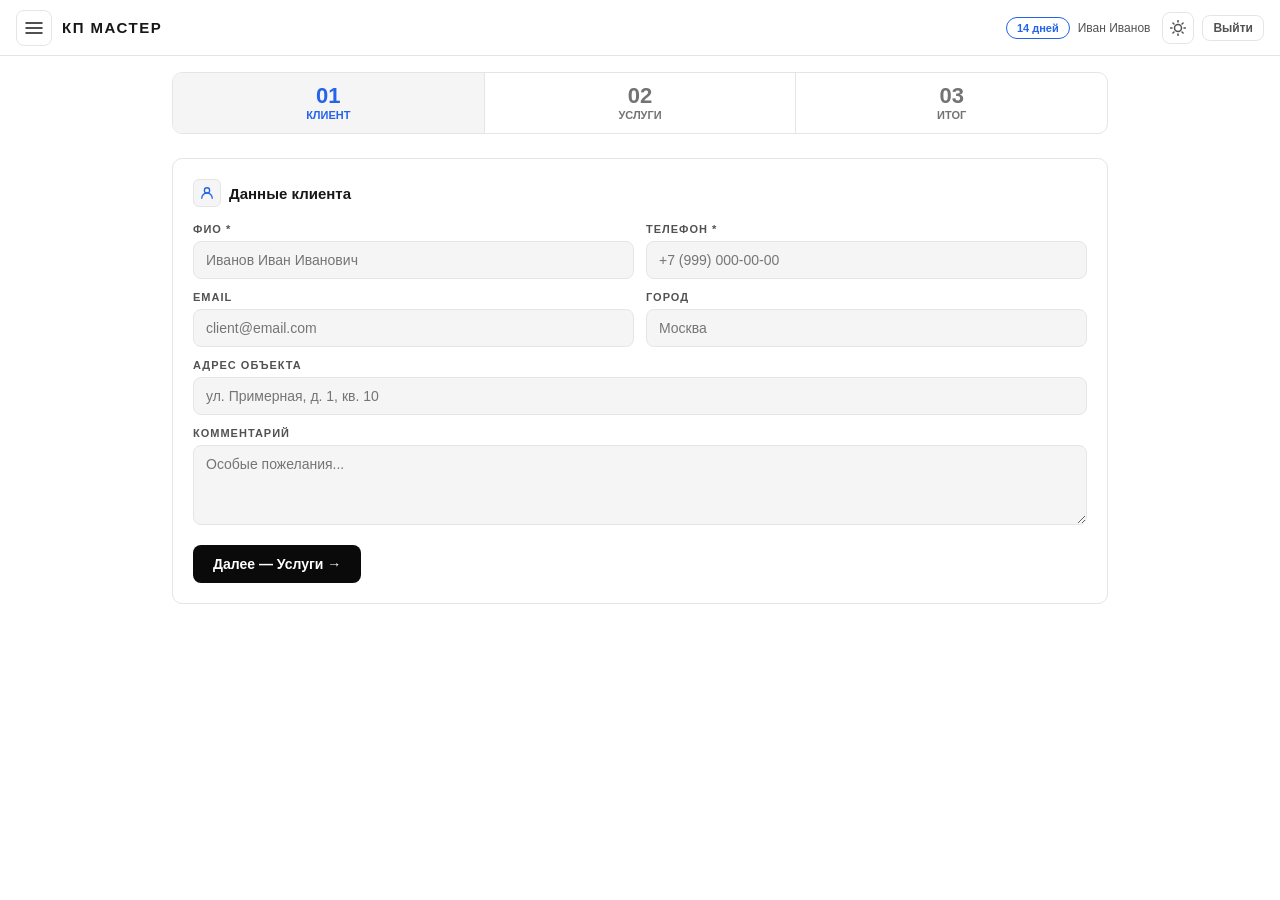
==== preview.html @ 23c56b82 "Add files via upload" ====
<!DOCTYPE html>
<html lang="ru">
<head>
<meta charset="utf-8"/>
<meta content="width=device-width, initial-scale=1.0" name="viewport"/>
<title>КП Мастер — Превью дизайна</title>
<link href="./styles.css" rel="stylesheet"/>
<script>!function(){var t=localStorage.getItem('kpmaster-theme')||'light';document.documentElement.setAttribute('data-theme',t)}();</script>
</head>
<body>

<div class="sidebar-overlay" id="sidebarOverlay" onclick="closeSidebar()"></div>
<aside class="app-sidebar" id="appSidebar">
  <div class="sidebar-header">
    <div class="sidebar-logo">КП МАСТЕР</div>
    <button class="sidebar-close" onclick="closeSidebar()">
      <svg width="16" height="16" viewBox="0 0 16 16" fill="none" stroke="currentColor" stroke-width="1.5" stroke-linecap="round"><line x1="2" y1="2" x2="14" y2="14"/><line x1="14" y1="2" x2="2" y2="14"/></svg>
    </button>
  </div>
  <nav class="sidebar-nav">
    <button class="sidebar-nav-item" data-page="dashboard" onclick="navTo('dashboard')">
      <svg width="16" height="16" viewBox="0 0 16 16" fill="none" stroke="currentColor" stroke-width="1.5" stroke-linecap="round" stroke-linejoin="round"><rect x="1" y="1" width="6" height="6" rx="1.5"/><rect x="9" y="1" width="6" height="6" rx="1.5"/><rect x="1" y="9" width="6" height="6" rx="1.5"/><rect x="9" y="9" width="6" height="6" rx="1.5"/></svg>
      Дашборд
    </button>
    <button class="sidebar-nav-item active" data-page="new" onclick="navTo('new')">
      <svg width="16" height="16" viewBox="0 0 16 16" fill="none" stroke="currentColor" stroke-width="1.5" stroke-linecap="round" stroke-linejoin="round"><path d="M9 1H4a1 1 0 0 0-1 1v12a1 1 0 0 0 1 1h8a1 1 0 0 0 1-1V5L9 1z"/><polyline points="9 1 9 5 13 5"/><line x1="5" y1="9" x2="11" y2="9"/><line x1="5" y1="12" x2="8" y2="12"/></svg>
      Новое КП
    </button>
    <button class="sidebar-nav-item" data-page="history" onclick="navTo('history')">
      <svg width="16" height="16" viewBox="0 0 16 16" fill="none" stroke="currentColor" stroke-width="1.5" stroke-linecap="round" stroke-linejoin="round"><circle cx="8" cy="8" r="7"/><polyline points="8 4 8 8 11 10"/></svg>
      История
    </button>
    <button class="sidebar-nav-item" data-page="contacts" onclick="navTo('contacts')">
      <svg width="16" height="16" viewBox="0 0 16 16" fill="none" stroke="currentColor" stroke-width="1.5" stroke-linecap="round" stroke-linejoin="round"><circle cx="6" cy="5" r="2.5"/><path d="M1 14c0-2.761 2.239-5 5-5s5 2.239 5 5"/><line x1="11" y1="4" x2="15" y2="4"/><line x1="11" y1="7" x2="15" y2="7"/><line x1="11" y1="10" x2="13" y2="10"/></svg>
      Контакты
    </button>
    <button class="sidebar-nav-item" data-page="schedule" onclick="navTo('schedule')">
      <svg width="16" height="16" viewBox="0 0 16 16" fill="none" stroke="currentColor" stroke-width="1.5" stroke-linecap="round" stroke-linejoin="round"><rect x="1" y="3" width="14" height="12" rx="1.5"/><line x1="1" y1="7" x2="15" y2="7"/><line x1="5" y1="1" x2="5" y2="5"/><line x1="11" y1="1" x2="11" y2="5"/></svg>
      График
    </button>
    <button class="sidebar-nav-item" data-page="settings" onclick="navTo('settings')">
      <svg width="16" height="16" viewBox="0 0 16 16" fill="none" stroke="currentColor" stroke-width="1.5" stroke-linecap="round" stroke-linejoin="round"><circle cx="8" cy="8" r="2.5"/><path d="M8 1v1.5M8 13.5V15M1 8h1.5M13.5 8H15M2.93 2.93l1.06 1.06M12.01 12.01l1.06 1.06M12.01 2.93l-1.06 1.06M3.99 12.01l-1.06 1.06"/></svg>
      Настройки
    </button>
    <button class="sidebar-nav-item" data-page="about" onclick="navTo('about')">
      <svg width="16" height="16" viewBox="0 0 16 16" fill="none" stroke="currentColor" stroke-width="1.5" stroke-linecap="round" stroke-linejoin="round"><circle cx="8" cy="8" r="7"/><line x1="8" y1="7" x2="8" y2="11"/><circle cx="8" cy="5" r="0.5" fill="currentColor" stroke="none"/></svg>
      О сервисе
    </button>
    <button class="sidebar-nav-item sidebar-admin-item" data-page="admin" onclick="navTo('admin')">
      <svg width="16" height="16" viewBox="0 0 16 16" fill="none" stroke="currentColor" stroke-width="1.5" stroke-linecap="round" stroke-linejoin="round"><path d="M8 1l2 4 4.5.65-3.25 3.17.77 4.47L8 11.1l-4.02 2.19.77-4.47L1.5 5.65 6 5z"/></svg>
      Админ
    </button>
  </nav>
</aside>

<header class="app-header">
  <div class="header-left">
    <button class="hamburger-btn" onclick="toggleSidebar()">
      <svg width="20" height="20" viewBox="0 0 20 20" fill="none" stroke="currentColor" stroke-width="1.5" stroke-linecap="round"><line x1="2" y1="5" x2="18" y2="5"/><line x1="2" y1="10" x2="18" y2="10"/><line x1="2" y1="15" x2="18" y2="15"/></svg>
    </button>
    <div class="app-logo">КП МАСТЕР</div>
  </div>
  <div class="header-right">
    <span class="days-counter-badge" id="daysCounter" style="display:inline-flex">14 дней</span>
    <span class="master-badge">Иван Иванов</span>
    <button class="theme-toggle-btn" onclick="toggleTheme()" title="Сменить тему">
      <svg width="16" height="16" viewBox="0 0 16 16" fill="none" stroke="currentColor" stroke-width="1.5" stroke-linecap="round" stroke-linejoin="round"><circle cx="8" cy="8" r="3.5"/><line x1="8" y1="0.5" x2="8" y2="2"/><line x1="8" y1="14" x2="8" y2="15.5"/><line x1="0.5" y1="8" x2="2" y2="8"/><line x1="14" y1="8" x2="15.5" y2="8"/><line x1="2.93" y1="2.93" x2="3.99" y2="3.99"/><line x1="12.01" y1="12.01" x2="13.07" y2="13.07"/><line x1="13.07" y1="2.93" x2="12.01" y2="3.99"/><line x1="3.99" y1="12.01" x2="2.93" y2="13.07"/></svg>
    </button>
    <button class="logout-btn">Выйти</button>
  </div>
</header>

<main class="app-body">

<div id="pv-new">
  <div class="steps">
    <div class="step active"><span class="step-num">01</span>Клиент</div>
    <div class="step"><span class="step-num">02</span>Услуги</div>
    <div class="step"><span class="step-num">03</span>Итог</div>
  </div>
  <div class="card">
    <div class="card-title">
      <span class="icon"><svg width="14" height="14" viewBox="0 0 16 16" fill="none" stroke="currentColor" stroke-width="1.5" stroke-linecap="round" stroke-linejoin="round"><circle cx="8" cy="5" r="3"/><path d="M2 14c0-3.314 2.686-6 6-6s6 2.686 6 6"/></svg></span>
      Данные клиента
    </div>
    <div class="form-grid">
      <div class="field"><label>ФИО *</label><input placeholder="Иванов Иван Иванович" type="text"/></div>
      <div class="field"><label>Телефон *</label><input placeholder="+7 (999) 000-00-00" type="tel"/></div>
      <div class="field"><label>Email</label><input placeholder="client@email.com" type="email"/></div>
      <div class="field"><label>Город</label><input placeholder="Москва" type="text"/></div>
      <div class="field span2"><label>Адрес объекта</label><input placeholder="ул. Примерная, д. 1, кв. 10" type="text"/></div>
      <div class="field span2"><label>Комментарий</label><textarea placeholder="Особые пожелания..."></textarea></div>
    </div>
    <div class="action-bar">
      <button class="btn btn-primary">Далее — Услуги →</button>
    </div>
  </div>
</div>

<div id="pv-dashboard" style="display:none">
  <div class="page-title">Дашборд</div>
  <div class="dash-grid">
    <div class="dash-card">
      <div class="dash-card-icon"><svg width="18" height="18" viewBox="0 0 16 16" fill="none" stroke="currentColor" stroke-width="1.5" stroke-linecap="round" stroke-linejoin="round"><circle cx="8" cy="5" r="3"/><path d="M2 14c0-3.314 2.686-6 6-6s6 2.686 6 6"/></svg></div>
      <div class="dash-num">12</div>
      <div class="dash-label">Клиентов</div>
    </div>
    <div class="dash-card">
      <div class="dash-card-icon"><svg width="18" height="18" viewBox="0 0 16 16" fill="none" stroke="currentColor" stroke-width="1.5" stroke-linecap="round" stroke-linejoin="round"><rect x="1" y="4" width="14" height="10" rx="1.5"/><path d="M5 4V3a2 2 0 0 1 4 0v1"/><line x1="8" y1="9" x2="8" y2="11"/></svg></div>
      <div class="dash-num">487 500 ₽</div>
      <div class="dash-label">Общий бюджет</div>
    </div>
    <div class="dash-card">
      <div class="dash-card-icon"><svg width="18" height="18" viewBox="0 0 16 16" fill="none" stroke="currentColor" stroke-width="1.5" stroke-linecap="round" stroke-linejoin="round"><path d="M8 1.5C5.515 1.5 3.5 3.515 3.5 6c0 3.75 4.5 8.5 4.5 8.5s4.5-4.75 4.5-8.5C12.5 3.515 10.485 1.5 8 1.5z"/><circle cx="8" cy="6" r="1.5"/></svg></div>
      <div class="dash-num">9</div>
      <div class="dash-label">Адресов</div>
    </div>
    <div class="dash-card">
      <div class="dash-card-icon"><svg width="18" height="18" viewBox="0 0 16 16" fill="none" stroke="currentColor" stroke-width="1.5" stroke-linecap="round" stroke-linejoin="round"><path d="M9 1H4a1 1 0 0 0-1 1v12a1 1 0 0 0 1 1h8a1 1 0 0 0 1-1V5L9 1z"/><polyline points="9 1 9 5 13 5"/><line x1="5" y1="9" x2="11" y2="9"/><line x1="5" y1="12" x2="8" y2="12"/></svg></div>
      <div class="dash-num">7</div>
      <div class="dash-label">Видов услуг</div>
    </div>
  </div>
  <div class="card">
    <div class="card-title">
      <span class="icon"><svg width="14" height="14" viewBox="0 0 16 16" fill="none" stroke="currentColor" stroke-width="1.5" stroke-linecap="round" stroke-linejoin="round"><circle cx="8" cy="8" r="7"/><polyline points="8 4 8 8 11 10"/></svg></span>
      Последние КП
    </div>
    <table class="dash-table">
      <thead><tr><th>Клиент</th><th>Дата</th><th>Услуг</th><th>Сумма</th></tr></thead>
      <tbody>
        <tr><td>Петров Сергей А.</td><td>18.09.2026</td><td>3</td><td>45 000 ₽</td></tr>
        <tr><td>Сидорова Анна В.</td><td>15.09.2026</td><td>2</td><td>32 500 ₽</td></tr>
        <tr><td>Козлов Дмитрий П.</td><td>12.09.2026</td><td>4</td><td>78 000 ₽</td></tr>
        <tr><td>Новикова Елена С.</td><td>10.09.2026</td><td>1</td><td>22 000 ₽</td></tr>
        <tr><td>Морозов Алексей И.</td><td>08.09.2026</td><td>3</td><td>55 000 ₽</td></tr>
      </tbody>
    </table>
  </div>
</div>

<div id="pv-history" style="display:none">
  <div class="page-title">История <span>КП</span></div>
  <div class="history-list">
    <div class="history-item">
      <div class="history-info">
        <div class="history-name">Петров Сергей Александрович</div>
        <div class="history-meta"><span>15.09.2026</span><span>Москва, ул. Ленина 12</span></div>
      </div>
      <div class="history-amount">45 000 ₽</div>
      <div class="history-actions">
        <button class="btn btn-ghost btn-sm">Открыть</button>
        <button class="btn btn-danger btn-sm">Удалить</button>
      </div>
    </div>
    <div class="history-item">
      <div class="history-info">
        <div class="history-name">Сидорова Анна Викторовна</div>
        <div class="history-meta"><span>12.09.2026</span><span>Москва, пр. Мира 5</span></div>
      </div>
      <div class="history-amount">32 500 ₽</div>
      <div class="history-actions">
        <button class="btn btn-ghost btn-sm">Открыть</button>
        <button class="btn btn-danger btn-sm">Удалить</button>
      </div>
    </div>
  </div>
</div>

<div id="pv-contacts" style="display:none">
  <div class="page-title">Контакты</div>
  <div class="contacts-toolbar">
    <span class="contacts-badge">0 клиентов</span>
    <div class="contacts-toolbar-actions">
      <button class="btn btn-ghost btn-sm" disabled style="opacity:.45;cursor:not-allowed">
        <svg width="14" height="14" viewBox="0 0 16 16" fill="none" stroke="currentColor" stroke-width="1.5" stroke-linecap="round" stroke-linejoin="round"><path d="M8 1v10M4 7l4 4 4-4"/><path d="M2 13h12"/></svg>
        Экспорт
      </button>
      <button class="btn btn-primary btn-sm" disabled style="opacity:.45;cursor:not-allowed">
        <svg width="14" height="14" viewBox="0 0 16 16" fill="none" stroke="currentColor" stroke-width="1.5" stroke-linecap="round"><line x1="8" y1="2" x2="8" y2="14"/><line x1="2" y1="8" x2="14" y2="8"/></svg>
        Добавить клиента
      </button>
    </div>
  </div>
  <div class="card contacts-table-wrap">
    <table class="contacts-table">
      <thead>
        <tr><th>ФИО</th><th>Телефон</th><th>Email</th><th>Адрес</th><th>Действия</th></tr>
      </thead>
      <tbody>
        <tr class="contacts-empty-row">
          <td colspan="5">
            <div class="contacts-empty">
              <svg width="32" height="32" viewBox="0 0 16 16" fill="none" stroke="currentColor" stroke-width="1" stroke-linecap="round" stroke-linejoin="round" style="color:var(--border)"><circle cx="6" cy="5" r="2.5"/><path d="M1 14c0-2.761 2.239-5 5-5s5 2.239 5 5"/><line x1="11" y1="4" x2="15" y2="4"/><line x1="11" y1="7" x2="15" y2="7"/><line x1="11" y1="10" x2="13" y2="10"/></svg>
              <span>Список клиентов пуст</span>
              <span style="font-size:12px;color:var(--text3)">Функция будет добавлена в следующей версии</span>
            </div>
          </td>
        </tr>
      </tbody>
    </table>
  </div>
</div>

<div id="pv-schedule" style="display:none">
  <div class="page-title">График <span>Монтажей</span></div>
  <div class="card">
    <div class="schedule-weekdays">
      <span>Пн</span><span>Вт</span><span>Ср</span><span>Чт</span><span>Пт</span><span>Сб</span><span>Вс</span>
    </div>
    <div class="schedule-month-grid" style="margin-top:8px">
      <div class="schedule-day"><div class="day-num">1</div></div>
      <div class="schedule-day"><div class="day-num">2</div></div>
      <div class="schedule-day has-jobs"><div class="day-num">3</div><div class="day-count">2</div></div>
      <div class="schedule-day"><div class="day-num">4</div></div>
      <div class="schedule-day is-today"><div class="day-num">5</div></div>
      <div class="schedule-day"><div class="day-num">6</div></div>
      <div class="schedule-day"><div class="day-num">7</div></div>
    </div>
  </div>
</div>

<div id="pv-settings" style="display:none">
  <div class="page-title">Настройки <span>Мастера</span></div>
  <div class="card">
    <div class="card-title">Мои данные</div>
    <div class="form-grid">
      <div class="field span2"><label>ФИО</label><input placeholder="Иванов Иван Иванович" type="text"/></div>
      <div class="field"><label>Телефон</label><input placeholder="+7 (999) 000-00-00" type="tel"/></div>
      <div class="field"><label>Email</label><input placeholder="master@mail.ru" type="email"/></div>
    </div>
  </div>
  <button class="btn btn-primary btn-full" style="margin-top:8px">Сохранить настройки</button>
</div>

<div id="pv-about" style="display:none">
  <div class="page-title">О <span>сервисе</span></div>
  <div class="card"><p style="color:var(--text2)">Информация о сервисе КП Мастер.</p></div>
</div>

<div id="pv-admin" style="display:none">
  <div class="page-title">Панель <span>Администратора</span></div>
  <div class="stat-grid">
    <div class="stat-card"><div class="stat-num">24</div><div class="stat-label">Всего ключей</div></div>
    <div class="stat-card"><div class="stat-num">18</div><div class="stat-label">Активных</div></div>
    <div class="stat-card"><div class="stat-num">6</div><div class="stat-label">Заблокированных</div></div>
  </div>
</div>

<div class="ad-strip" id="adStrip" style="display:none"></div>
</main>

<script>
function toggleTheme(){
  var t=document.documentElement.getAttribute('data-theme')==='dark'?'light':'dark';
  document.documentElement.setAttribute('data-theme',t);
  localStorage.setItem('kpmaster-theme',t);
}
function toggleSidebar(){
  var s=document.getElementById('appSidebar');
  var o=document.getElementById('sidebarOverlay');
  if(!s)return;
  var open=s.classList.toggle('open');
  if(o)o.classList.toggle('open',open);
  document.body.classList.toggle('sidebar-open',open);
}
function closeSidebar(){
  var s=document.getElementById('appSidebar');
  var o=document.getElementById('sidebarOverlay');
  if(s)s.classList.remove('open');
  if(o)o.classList.remove('open');
  document.body.classList.remove('sidebar-open');
}
function navTo(page){
  document.querySelectorAll('[id^="pv-"]').forEach(function(el){el.style.display='none'});
  var el=document.getElementById('pv-'+page);
  if(el)el.style.display='block';
  document.querySelectorAll('.sidebar-nav-item').forEach(function(el){el.classList.remove('active')});
  var active=document.querySelector('.sidebar-nav-item[data-page="'+page+'"]');
  if(active)active.classList.add('active');
  closeSidebar();
}
</script>
</body>
</html>
---- styles.css ----
﻿
:root{
  --bg:#ffffff;
  --surface:#ffffff;
  --surface2:#f5f5f5;
  --border:#e5e5e5;
  --accent:#2563eb;
  --accent2:#1e40af;
  --danger:#ef4444;
  --success:#16a34a;
  --warn:#ea580c;
  --text:#171717;
  --text2:#525252;
  --text3:#737373;
  --radius:10px;
  --header-bg:#ffffff;
  --header-border:#e5e5e5;
  --card-bg:#ffffff;
  --sidebar-bg:#ffffff;
  --sidebar-border:#e5e5e5;
  --input-border:#000000;
  --btn-primary-bg:#0a0a0a;
  --btn-primary-text:#ffffff;
}
[data-theme="dark"]{
  --bg:#0f0f0f;
  --surface:#171717;
  --surface2:#262626;
  --border:#2e2e2e;
  --accent:#2563eb;
  --accent2:#1e40af;
  --danger:#ef4444;
  --success:#16a34a;
  --warn:#ea580c;
  --text:#ffffff;
  --text2:#a3a3a3;
  --text3:#737373;
  --header-bg:#171717;
  --header-border:#2e2e2e;
  --card-bg:#171717;
  --sidebar-bg:#171717;
  --sidebar-border:#2e2e2e;
  --input-border:#555555;
  --btn-primary-bg:#ffffff;
  --btn-primary-text:#0a0a0a;
}
*{box-sizing:border-box;margin:0;padding:0}
body{font-family:Inter,-apple-system,BlinkMacSystemFont,'Segoe UI',Roboto,sans-serif;background:var(--bg);color:var(--text);min-height:100vh;overflow-x:hidden}
.app-header{background:var(--header-bg);border-bottom:1px solid var(--header-border);padding:0 16px;display:flex;align-items:center;justify-content:space-between;height:56px;position:sticky;top:0;z-index:100}
.header-left{display:flex;align-items:center;gap:10px}
.app-logo{font-size:15px;font-weight:700;letter-spacing:1.5px;color:var(--text)}
.header-right{display:flex;align-items:center;gap:8px}
.master-badge{font-size:12px;color:var(--text2);max-width:110px;overflow:hidden;text-overflow:ellipsis;white-space:nowrap}
.header-nav{display:none}
.hamburger-btn{display:flex;align-items:center;justify-content:center;width:36px;height:36px;border:1px solid var(--border);border-radius:8px;background:transparent;color:var(--text);cursor:pointer;flex-shrink:0;transition:background .15s}
.hamburger-btn:hover{background:var(--surface2)}
.theme-toggle-btn{display:flex;align-items:center;justify-content:center;width:32px;height:32px;border:1px solid var(--border);border-radius:8px;background:transparent;color:var(--text2);cursor:pointer;flex-shrink:0;transition:background .15s}
.theme-toggle-btn:hover{background:var(--surface2);color:var(--text)}
.days-counter-badge{display:inline-flex;align-items:center;gap:4px;font-size:11px;font-weight:600;padding:4px 10px;border-radius:9999px;border:1px solid var(--accent);color:var(--accent);background:transparent;white-space:nowrap}
.logout-btn{background:transparent;border:1px solid var(--border);color:var(--text2);font-family:inherit;font-size:12px;font-weight:600;padding:5px 10px;border-radius:8px;cursor:pointer;transition:all .15s;white-space:nowrap}
.logout-btn:hover{border-color:var(--danger);color:var(--danger)}
.bottom-nav{display:none!important}
.app-body{max-width:960px;margin:0 auto;padding:16px 12px 32px}
.page{display:none;animation:fadeIn .25s ease}
.page.active{display:block}
@keyframes fadeIn{from{opacity:0;transform:translateY(8px)}to{opacity:1;transform:none}}
.auth-wrap{min-height:100vh;display:flex;align-items:center;justify-content:center;padding:20px;background:var(--bg)}
.auth-box{background:var(--surface);border:1px solid var(--border);border-radius:16px;padding:32px;width:100%;max-width:380px}
.auth-logo{font-size:30px;font-weight:900;letter-spacing:3px;color:var(--accent);margin-bottom:6px}
.auth-sub{font-size:13px;color:var(--text2);margin-bottom:24px;line-height:1.5}
.key-input-wrap{margin-bottom:16px}
.key-input-wrap input{font-size:20px;font-weight:700;letter-spacing:4px;text-align:center;padding:16px;text-transform:uppercase;background:var(--surface2)}
.card{background:var(--surface);border:1px solid var(--border);border-radius:var(--radius);padding:20px;margin-bottom:16px}
.card-title{font-size:15px;font-weight:600;letter-spacing:0;color:var(--text);margin-bottom:16px;display:flex;align-items:center;gap:8px}
.card-title .icon{width:28px;height:28px;background:var(--surface2);border:1px solid var(--border);border-radius:6px;display:flex;align-items:center;justify-content:center;color:var(--accent);flex-shrink:0}
.form-grid{display:grid;grid-template-columns:1fr 1fr;gap:12px}
@media(max-width:600px){.form-grid{grid-template-columns:1fr}}
.field{display:flex;flex-direction:column;gap:6px}
.field.span2{grid-column:span 2}
@media(max-width:600px){.field.span2{grid-column:span 1}}
label{font-size:11px;font-weight:700;text-transform:uppercase;letter-spacing:1px;color:var(--text2)}
input,textarea,select{background:var(--surface2);border:1px solid var(--border);border-radius:8px;color:var(--text);font-family:inherit;font-size:14px;padding:10px 12px;transition:border-color .2s,box-shadow .2s;width:100%}
input:focus,textarea:focus,select:focus{outline:none;border-color:var(--accent);box-shadow:0 0 0 3px rgba(0,200,255,.12)}
textarea{resize:vertical;min-height:80px}
.btn{display:inline-flex;align-items:center;justify-content:center;gap:8px;padding:11px 20px;border-radius:8px;border:none;font-family:inherit;font-size:14px;font-weight:700;cursor:pointer;transition:all .2s}
.btn-primary{background:var(--btn-primary-bg);color:var(--btn-primary-text)}
.btn-primary:hover{opacity:.88}
.btn-success{background:var(--success);color:#fff}
.btn-ghost{background:transparent;color:var(--text2);border:1px solid var(--border)}
.btn-ghost:hover{background:var(--surface2);color:var(--text)}
.btn-danger{background:rgba(255,59,92,.1);color:var(--danger);border:1px solid rgba(255,59,92,.2)}
.btn-danger:hover{background:rgba(255,59,92,.2)}
.btn-warn{background:rgba(255,200,0,.1);color:#ffcc00;border:1px solid rgba(255,200,0,.2)}
.btn-warn:hover{background:rgba(255,200,0,.2)}
.btn-sm{padding:7px 12px;font-size:12px}
.btn-full{width:100%}
.action-bar{display:flex;gap:10px;flex-wrap:wrap;margin-top:20px}
.steps{display:flex;margin-bottom:24px;background:var(--surface);border:1px solid var(--border);border-radius:var(--radius);overflow:hidden}
.step{flex:1;padding:12px 8px;text-align:center;font-size:11px;font-weight:700;text-transform:uppercase;color:var(--text3);border-right:1px solid var(--border)}
.step:last-child{border-right:none}
.step.done{color:var(--success)}
.step.active{background:var(--surface2);color:var(--accent)}
.step-num{display:block;font-size:22px;font-weight:900;line-height:1;margin-bottom:2px}
.services-list{display:flex;flex-direction:column;gap:8px}
.service-row{display:grid;grid-template-columns:1fr 100px 70px 70px 28px;gap:6px;align-items:start;background:var(--surface2);border:1px solid var(--border);border-radius:8px;padding:8px 10px;min-width:0;overflow:hidden}
@media(max-width:640px){.service-row{grid-template-columns:1fr 1fr;grid-template-rows:auto auto}.service-row .svc-name{grid-column:1/-1}}
.service-row input,.service-row textarea{background:transparent;border-color:transparent;padding:4px 6px;font-size:13px;min-width:0;width:100%;color:var(--text);font-family:inherit;resize:none;overflow:hidden}
.service-row input:focus,.service-row textarea:focus{background:var(--surface);border-color:var(--accent);outline:none;border-radius:4px}
.service-row textarea{line-height:1.4;word-break:break-word;white-space:pre-wrap}
.svc-total{font-size:13px;font-weight:700;color:var(--accent);text-align:right;white-space:nowrap;padding-top:4px}
.delete-btn{background:none;border:none;color:var(--text3);cursor:pointer;padding:4px;border-radius:4px;font-size:16px;transition:color .2s}
.delete-btn:hover{color:var(--danger)}
.services-header{display:grid;grid-template-columns:1fr 120px 90px 80px 36px;gap:8px;padding:0 12px;margin-bottom:4px}
.services-header span{font-size:10px;font-weight:700;text-transform:uppercase;letter-spacing:1px;color:var(--text3)}
@media(max-width:640px){.services-header{display:none}}
.totals-box{background:var(--surface2);border:1px solid var(--border);border-radius:var(--radius);padding:16px 20px;margin-top:16px}
.totals-row{display:flex;justify-content:space-between;align-items:center;padding:6px 0;font-size:14px;color:var(--text2);border-bottom:1px solid var(--border)}
.totals-row:last-child{border-bottom:none}
.totals-row.grand{font-size:20px;font-weight:900;color:var(--success);padding-top:12px}
.discount-row{display:flex;align-items:center;gap:12px;margin-top:10px;padding-top:10px;border-top:1px solid var(--border)}
.discount-row label{margin-bottom:0;white-space:nowrap}
.logo-upload-zone{border:2px dashed var(--border);border-radius:var(--radius);padding:24px;text-align:center;cursor:pointer;transition:all .2s}
.logo-upload-zone:hover{border-color:var(--accent)}
.logo-preview{max-height:80px;max-width:200px;object-fit:contain;border-radius:6px}
.color-row{display:flex;align-items:center;gap:12px}
.color-swatch{width:40px;height:40px;border-radius:8px;border:2px solid var(--border);overflow:hidden;position:relative}
.color-swatch input[type=color]{position:absolute;inset:-4px;width:150%;height:150%;border:none;background:none;cursor:pointer;padding:0}
.history-list{display:flex;flex-direction:column;gap:10px}
.history-item{background:var(--surface2);border:1px solid var(--border);border-radius:var(--radius);padding:14px 16px;display:flex;align-items:center;justify-content:space-between;gap:12px}
.history-info{flex:1;min-width:0}
.history-name{font-weight:700;font-size:15px;white-space:nowrap;overflow:hidden;text-overflow:ellipsis}
.history-meta{font-size:12px;color:var(--text2);margin-top:2px;display:flex;gap:12px;flex-wrap:wrap}
.history-amount{font-size:20px;font-weight:900;color:var(--success);white-space:nowrap}
.history-actions{display:flex;gap:6px}
.empty-state{text-align:center;padding:48px 24px;color:var(--text3)}
.empty-state .empty-icon{font-size:48px;margin-bottom:12px}
.page-title{font-size:22px;font-weight:600;letter-spacing:0;margin-bottom:20px;color:var(--text)}
.page-title span{color:var(--accent)}
.badge{display:inline-flex;align-items:center;justify-content:center;min-width:20px;height:20px;background:var(--accent2);color:#fff;font-size:11px;font-weight:800;border-radius:10px;padding:0 6px;margin-left:6px}
.preview-panel{background:#fff;border-radius:var(--radius);padding:24px;color:#111;font-family:-apple-system,Helvetica,Arial,sans-serif;font-size:13px;line-height:1.6;margin-bottom:20px}
.preview-panel table{width:100%;border-collapse:collapse;margin:12px 0}
.preview-panel th{padding:8px 10px;text-align:left;font-size:11px;font-weight:700;text-transform:uppercase;background:#f5f7fa}
.preview-panel td{padding:8px 10px;border-bottom:1px solid #e8edf3}
.photo-toolbar{display:flex;gap:8px;flex-wrap:wrap;margin-bottom:14px;align-items:center}
.photo-url-row{display:flex;gap:8px;margin-bottom:14px}
.photo-url-row input{flex:1}
.photo-grid{display:grid;grid-template-columns:repeat(auto-fill,minmax(130px,1fr));gap:10px}
.photo-card{position:relative;border-radius:8px;overflow:hidden;background:var(--surface2);border:1px solid var(--border);aspect-ratio:1/1}
.photo-card img{width:100%;height:100%;object-fit:cover;display:block}
.photo-card .photo-del{position:absolute;top:5px;right:5px;background:rgba(0,0,0,.75);border:none;color:#fff;width:24px;height:24px;border-radius:50%;font-size:13px;cursor:pointer;display:flex;align-items:center;justify-content:center}
.photo-empty{grid-column:1/-1;padding:24px;text-align:center;color:var(--text3);font-size:13px;border:2px dashed var(--border);border-radius:8px}
#toast{position:fixed;bottom:24px;left:50%;transform:translateX(-50%) translateY(80px);background:var(--surface);border:1px solid var(--border);border-radius:10px;padding:12px 20px;font-size:14px;font-weight:600;z-index:9999;transition:transform .3s ease;box-shadow:0 4px 24px rgba(0,0,0,.4);white-space:nowrap}
#toast.show{transform:translateX(-50%) translateY(0)}
#toast.success{border-color:var(--success);color:var(--success)}
#toast.error{border-color:var(--danger);color:var(--danger)}
.master-badge{font-size:12px;color:var(--text2);margin-right:4px}
.admin-table{width:100%;border-collapse:collapse}
.admin-table th{padding:10px 12px;text-align:left;font-size:11px;font-weight:700;text-transform:uppercase;letter-spacing:1px;color:var(--text3);border-bottom:1px solid var(--border)}
.admin-table td{padding:12px;border-bottom:1px solid var(--border);font-size:13px;vertical-align:middle}
.admin-table tr:last-child td{border-bottom:none}
.status-badge{display:inline-flex;align-items:center;padding:3px 8px;border-radius:20px;font-size:11px;font-weight:700}
.status-active{background:rgba(0,229,153,.12);color:var(--success)}
.status-blocked{background:rgba(255,59,92,.12);color:var(--danger)}
.status-admin{background:rgba(255,200,0,.12);color:#ffcc00}
.add-key-form{display:grid;grid-template-columns:1fr 1fr auto auto;gap:10px;align-items:end;margin-bottom:16px}
@media(max-width:640px){.add-key-form{grid-template-columns:1fr 1fr;gap:8px}}
.stat-grid{display:grid;grid-template-columns:repeat(3,1fr);gap:12px;margin-bottom:20px}
@media(max-width:500px){.stat-grid{grid-template-columns:1fr 1fr}}
.stat-card{background:var(--surface2);border:1px solid var(--border);border-radius:10px;padding:16px;text-align:center}
.stat-num{font-size:28px;font-weight:900;color:var(--accent)}
.stat-label{font-size:11px;color:var(--text3);margin-top:4px;text-transform:uppercase;letter-spacing:1px}


.preview-panel{max-width:100%;overflow-x:auto}
.preview-panel table{width:100%;table-layout:fixed}
.preview-panel th,.preview-panel td{overflow-wrap:anywhere;word-break:break-word}
.preview-panel img{max-width:100%;height:auto}
#pdfPreview *{max-width:100%}
#pdfPreview table{table-layout:fixed}
#pdfPreview td,#pdfPreview th{overflow-wrap:anywhere;word-break:break-word}
@media(max-width:700px){.preview-panel{padding:14px;font-size:12px}.preview-panel table{font-size:11px}.preview-panel th,.preview-panel td{padding:6px 5px}}


.preview-panel{overflow:hidden;max-width:100%}
.preview-panel table{table-layout:fixed;width:100%}
.preview-panel th,.preview-panel td{overflow-wrap:anywhere;word-break:break-word;white-space:normal}
.preview-panel th:nth-child(1),.preview-panel td:nth-child(1){width:46%}
.preview-panel th:nth-child(2),.preview-panel td:nth-child(2){width:18%;text-align:right}
.preview-panel th:nth-child(3),.preview-panel td:nth-child(3){width:12%;text-align:center}
.preview-panel th:nth-child(4),.preview-panel td:nth-child(4){width:24%;text-align:right}
.preview-panel td:nth-child(2),.preview-panel td:nth-child(4){font-size:12px}
.preview-panel [data-wrap-fix]{overflow-wrap:anywhere;word-break:break-word;white-space:normal}
@media(max-width:520px){
  .preview-panel{padding:14px;font-size:11px}
  .preview-panel th,.preview-panel td{padding:6px 4px;font-size:10px}
  .preview-panel td:nth-child(2),.preview-panel td:nth-child(4){font-size:10px}
}


.preview-panel,
.preview-panel *{
  max-width:100%;
  box-sizing:border-box;
}
.preview-panel{
  width:100%;
  overflow:hidden;
}
.preview-panel div,
.preview-panel span,
.preview-panel b,
.preview-panel td,
.preview-panel th{
  overflow-wrap:anywhere;
  word-break:break-word;
}
.preview-panel table{
  width:100%!important;
  max-width:100%!important;
  table-layout:fixed!important;
  border-collapse:collapse;
}
.preview-panel th,
.preview-panel td{
  white-space:normal!important;
  overflow:hidden;
  text-overflow:clip;
}
.preview-panel th:nth-child(1),
.preview-panel td:nth-child(1){width:44%!important}
.preview-panel th:nth-child(2),
.preview-panel td:nth-child(2){width:19%!important;text-align:right}
.preview-panel th:nth-child(3),
.preview-panel td:nth-child(3){width:12%!important;text-align:center}
.preview-panel th:nth-child(4),
.preview-panel td:nth-child(4){width:25%!important;text-align:right}
@media(max-width:520px){
  .preview-panel{padding:12px!important;font-size:10.5px!important}
  .preview-panel th,
  .preview-panel td{padding:5px 3px!important;font-size:9.5px!important}
}


thead th{
  vertical-align:middle!important;
  line-height:1.15!important;
}
thead th:nth-child(4){
  text-align:center!important;
  vertical-align:middle!important;
  white-space:nowrap!important;
  word-break:normal!important;
  overflow-wrap:normal!important;
}
.preview-panel th{
  vertical-align:middle!important;
  line-height:1.15!important;
}
.preview-panel th:nth-child(3){
  text-align:center!important;
  white-space:nowrap!important;
  word-break:normal!important;
  overflow-wrap:normal!important;
}


.preview-panel [style*="КОММЕРЧЕСКОЕ"],
.preview-panel .kpt{
  word-break:normal!important;
  overflow-wrap:normal!important;
  hyphens:none!important;
}

.about-header{text-align:center;padding:24px 16px 16px;border-bottom:1px solid var(--border);margin-bottom:20px}
.about-logo{font-size:26px;font-weight:900;letter-spacing:2px;color:#2563eb;margin-bottom:6px}
.about-version{font-size:13px;color:var(--text2)}
.about-section{background:var(--surface);border:1px solid var(--border);border-radius:12px;padding:16px 18px;margin-bottom:14px}
.about-section-title{font-size:14px;font-weight:800;color:var(--text);margin-bottom:10px}
.about-list{list-style:none;padding:0;margin:0;display:flex;flex-direction:column;gap:7px}
.about-list li{font-size:13px;color:var(--text2);padding-left:16px;position:relative}
.about-list li::before{content:'—';position:absolute;left:0;color:var(--accent)}
.tariff-cards{display:grid;grid-template-columns:repeat(3,1fr);gap:10px}
@media(max-width:400px){.tariff-cards{grid-template-columns:1fr}}
.tariff-card{background:var(--surface2);border:1px solid var(--border);border-radius:10px;padding:14px 10px;text-align:center;position:relative}
.tariff-card.tariff-popular{border-color:#2563eb;background:rgba(37,99,235,.08)}
.tariff-badge{font-size:10px;font-weight:700;background:#2563eb;color:#fff;border-radius:20px;padding:2px 8px;display:inline-block;margin-bottom:6px}
.tariff-name{font-size:12px;color:var(--text2);margin-bottom:6px}
.tariff-price{font-size:18px;font-weight:900;color:#2563eb}
.contact-link{display:inline-flex;align-items:center;gap:8px;background:#2563eb;color:#fff;font-weight:700;font-size:14px;padding:12px 20px;border-radius:10px;text-decoration:none}
.contact-link:hover{background:#1d4ed8}

.about-header{text-align:center;padding:24px 16px 16px;border-bottom:1px solid var(--border);margin-bottom:20px}
.about-logo{font-size:26px;font-weight:900;letter-spacing:2px;color:#2563eb;margin-bottom:6px}
.about-version{font-size:13px;color:var(--text2)}
.about-section{background:var(--surface);border:1px solid var(--border);border-radius:12px;padding:16px 18px;margin-bottom:14px}
.about-section-title{font-size:14px;font-weight:800;color:var(--text);margin-bottom:10px}
.about-list{list-style:none;padding:0;margin:0;display:flex;flex-direction:column;gap:7px}
.about-list li{font-size:13px;color:var(--text2);padding-left:16px;position:relative}
.about-list li::before{content:'—';position:absolute;left:0;color:var(--accent)}
.tariff-cards{display:grid;grid-template-columns:repeat(3,1fr);gap:10px}
@media(max-width:400px){.tariff-cards{grid-template-columns:1fr}}
.tariff-card{background:var(--surface2);border:1px solid var(--border);border-radius:10px;padding:14px 10px;text-align:center;position:relative}
.tariff-card.tariff-popular{border-color:#2563eb;background:rgba(37,99,235,.08)}
.tariff-card.tariff-best{border-color:#10b981;background:rgba(16,185,129,.08)}
.tariff-badge{font-size:10px;font-weight:700;background:#2563eb;color:#fff;border-radius:20px;padding:2px 8px;display:inline-block;margin-bottom:6px}
.tariff-badge.tariff-badge-best{background:#10b981}
.tariff-name{font-size:12px;color:var(--text2);margin-bottom:4px}
.tariff-price{font-size:18px;font-weight:900;color:#2563eb}
.tariff-card.tariff-best .tariff-price{color:#10b981}
.tariff-old{font-size:11px;color:var(--text3);text-decoration:line-through;margin-top:2px}
.contact-link{display:inline-flex;align-items:center;gap:8px;background:#2563eb;color:#fff;font-weight:700;font-size:14px;padding:12px 20px;border-radius:10px;text-decoration:none}
.contact-link:hover{background:#1d4ed8}

.kp-modal-overlay{position:fixed;inset:0;background:rgba(0,0,0,.72);z-index:700;align-items:center;justify-content:center;padding:16px}
.kp-modal-box{background:var(--surface);border:1px solid var(--border);border-radius:16px;width:100%;max-width:520px;max-height:88vh;overflow-y:auto;padding:24px;box-shadow:0 20px 60px rgba(0,0,0,.35)}
.kp-modal-box-wide{max-width:760px}
.kp-modal-head{display:flex;align-items:center;justify-content:space-between;gap:12px;margin-bottom:14px}
.modal-note{font-size:13px;color:var(--text2);margin:0 0 14px;line-height:1.5}
.doc-checks{display:flex;flex-direction:column;gap:8px;margin:12px 0 18px}
.doc-check{display:flex;align-items:center;gap:10px;background:var(--surface2);border:1px solid var(--border);border-radius:10px;padding:12px 14px;cursor:pointer;color:var(--text);font-size:14px;font-weight:700}
.doc-check input{width:18px;height:18px;flex:0 0 18px}
.modal-actions{display:flex;align-items:center;justify-content:flex-end;gap:10px;flex-wrap:wrap;margin-top:18px}
.schedule-hint{font-size:12px;color:var(--text2);line-height:1.55;margin:0 0 14px}
.schedule-toolbar{display:flex;align-items:center;gap:8px;flex-wrap:wrap}
.schedule-toolbar input[type=month]{max-width:170px;padding:7px 10px;font-size:12px}
.schedule-stats{display:grid;grid-template-columns:repeat(4,1fr);gap:10px;margin-top:14px}
.schedule-stats>div{background:var(--surface2);border:1px solid var(--border);border-radius:10px;padding:12px;text-align:center;min-width:0}
.schedule-stats b{display:block;font-size:19px;color:var(--accent);font-weight:900;white-space:nowrap;overflow:hidden;text-overflow:ellipsis}
.schedule-stats span{display:block;font-size:10px;color:var(--text3);text-transform:uppercase;letter-spacing:.5px;margin-top:3px}
.schedule-layout{display:grid;grid-template-columns:minmax(0,1.05fr) minmax(320px,.95fr);gap:16px;align-items:start}
.schedule-weekdays{display:grid;grid-template-columns:repeat(7,1fr);gap:6px;margin-bottom:8px}
.schedule-weekdays span{text-align:center;font-size:10px;font-weight:800;color:var(--text3);text-transform:uppercase;letter-spacing:.6px}
.schedule-month-grid{display:grid;grid-template-columns:repeat(7,1fr);gap:6px}
.schedule-day{position:relative;min-height:78px;background:var(--surface2);border:1px solid var(--border);border-radius:12px;color:var(--text);cursor:pointer;padding:8px;display:flex;align-items:center;justify-content:center;text-align:center;transition:all .15s;overflow:hidden}
.schedule-day:hover{border-color:var(--accent);transform:translateY(-1px)}
.schedule-day.is-empty{visibility:hidden;cursor:default}
.schedule-day.is-selected{border-color:var(--accent);box-shadow:0 0 0 3px rgba(0,200,255,.12)}
.schedule-day.is-today .day-num{background:var(--accent);color:#fff;border-radius:999px;min-width:34px;height:34px;display:inline-flex;align-items:center;justify-content:center;box-shadow:0 10px 20px rgba(59,130,246,.22)}
.schedule-day.has-jobs{background:linear-gradient(180deg,var(--surface2),rgba(16,185,129,.07));border-color:rgba(16,185,129,.18)}
.day-num{font-weight:900;font-size:18px;line-height:1;display:inline-flex;align-items:center;justify-content:center;min-width:32px;min-height:32px;position:relative;z-index:1;letter-spacing:-.2px}
.day-count{position:absolute;top:7px;right:7px;background:linear-gradient(180deg,#34d399,#10b981);color:#fff;border-radius:999px;width:24px;height:24px;min-width:24px;font-size:12px;font-weight:950;line-height:1;display:flex;align-items:center;justify-content:center;padding:0;border:1px solid rgba(255,255,255,.22);box-shadow:0 8px 18px rgba(16,185,129,.32), inset 0 1px 0 rgba(255,255,255,.22);z-index:2}
.day-money{display:none}
.schedule-day-list{display:flex;flex-direction:column;gap:10px}
.schedule-job{display:grid;grid-template-columns:74px minmax(0,1fr);gap:10px;background:var(--surface2);border:1px solid var(--border);border-radius:12px;padding:12px;min-width:0}
.schedule-job-time{color:var(--accent);font-size:12px;line-height:1.4;white-space:nowrap}
.schedule-job-time b{font-size:16px}
.schedule-job-body{min-width:0}
.schedule-job-top{display:flex;align-items:flex-start;justify-content:space-between;gap:8px;margin-bottom:6px;min-width:0}
.schedule-job-top b{font-size:15px;word-break:break-word}
.schedule-status{display:inline-flex;align-items:center;border-radius:999px;padding:3px 8px;font-size:10px;font-weight:900;white-space:nowrap;flex-shrink:0}
.status-new{background:rgba(148,163,184,.16);color:#94a3b8}.status-planned{background:rgba(0,200,255,.12);color:var(--accent)}.status-confirmed{background:rgba(16,185,129,.12);color:var(--success)}.status-inwork{background:rgba(245,158,11,.13);color:var(--warn)}.status-done{background:rgba(34,197,94,.14);color:#22c55e}.status-paid{background:rgba(0,229,153,.16);color:var(--success)}.status-moved{background:rgba(168,85,247,.14);color:#a855f7}.status-cancelled{background:rgba(239,68,68,.14);color:var(--danger)}
.schedule-line{font-size:12px;color:var(--text2);margin-top:3px;overflow-wrap:anywhere}
.schedule-works{margin-top:8px;padding:8px 10px;background:rgba(255,255,255,.03);border:1px solid var(--border);border-radius:8px;font-size:12px;color:var(--text);line-height:1.45;overflow-wrap:anywhere}
.schedule-job-bottom{display:flex;gap:10px;flex-wrap:wrap;margin-top:8px;font-size:12px;font-weight:800;color:var(--success)}
.schedule-note{margin-top:8px;font-size:12px;color:var(--text2);border-left:3px solid var(--warn);padding-left:8px;overflow-wrap:anywhere}
.schedule-actions{display:flex;gap:6px;flex-wrap:wrap;margin-top:10px}
@media(max-width:850px){.schedule-layout{grid-template-columns:1fr}.schedule-stats{grid-template-columns:repeat(2,1fr)}}
@media(max-width:560px){.schedule-stats{grid-template-columns:1fr 1fr}.schedule-day{min-height:60px;padding:6px}.day-num{font-size:16px;min-width:28px;min-height:28px}.schedule-day.is-today .day-num{min-width:30px;height:30px}.day-count{top:5px;right:5px;width:20px;height:20px;min-width:20px;font-size:10px}.schedule-job{grid-template-columns:1fr}.schedule-job-time{display:flex;gap:4px;align-items:baseline}.kp-modal-box{padding:18px}.modal-actions .btn{flex:1}.schedule-toolbar .btn{flex:1}.schedule-toolbar input[type=month]{max-width:none}}

.settings-note{font-size:12px;color:var(--text2);line-height:1.5;margin:0 0 12px}
.signature-pad-wrap{background:#fff;border:1px dashed var(--border);border-radius:12px;padding:8px;touch-action:none}
.signature-pad-wrap canvas{display:block;width:100%;height:180px;background:#fff;border-radius:8px;touch-action:none;cursor:crosshair}
.contract-template-textarea{min-height:420px;font-family:ui-monospace,SFMono-Regular,Menlo,Consolas,monospace;font-size:12px;line-height:1.45;white-space:pre-wrap}

.schedule-month-switch{display:inline-flex;align-items:center;gap:6px;flex-wrap:nowrap}
.schedule-month-switch #scheduleMonthInput{position:absolute;opacity:0;pointer-events:none;width:1px;height:1px}
.schedule-month-label{min-width:128px;text-align:center;white-space:nowrap}
.schedule-lock-note{font-size:12px;color:var(--warn);background:rgba(245,158,11,.1);border:1px solid rgba(245,158,11,.22);border-radius:8px;padding:8px 10px;margin-bottom:8px;line-height:1.45}
.schedule-price-picker{display:flex;gap:8px;align-items:center;margin-bottom:8px}
.schedule-price-picker select{flex:1;min-width:0}
.schedule-items-list{display:flex;flex-direction:column;gap:6px}
.schedule-items-empty{background:var(--surface2);border:1px solid var(--border);border-radius:8px;padding:10px 12px;font-size:12px;color:var(--text3)}
.schedule-item-row{display:grid;grid-template-columns:minmax(0,1fr) 86px 62px 92px 28px;gap:6px;align-items:center;background:var(--surface2);border:1px solid var(--border);border-radius:8px;padding:7px}
.schedule-item-name{font-size:12px;color:var(--text);overflow-wrap:anywhere;min-width:0}
.schedule-item-price,.schedule-item-total{font-size:12px;font-weight:800;color:var(--accent);text-align:right;white-space:nowrap}
.schedule-item-row input{padding:7px 6px;text-align:center;font-size:12px}
.visit-type-badge{background:rgba(0,200,255,.12);color:var(--accent)}
@media(max-width:560px){.schedule-month-switch{width:100%}.schedule-month-switch .btn{flex:0 0 auto}.schedule-month-label{flex:1;min-width:0}.schedule-price-picker{flex-direction:column;align-items:stretch}.schedule-item-row{grid-template-columns:1fr 54px 28px}.schedule-item-price{display:none}.schedule-item-total{font-size:11px}.schedule-item-row input{width:100%}}

.schedule-stats{grid-template-columns:repeat(4,minmax(0,1fr));gap:6px;margin-top:10px}
.schedule-stats>div,.schedule-stat-chip{padding:7px 6px;border-radius:9px;display:flex;align-items:center;gap:6px;text-align:left;min-width:0}
.schedule-stats b,.schedule-stat-chip b{font-size:15px;line-height:1;color:var(--accent);flex:0 0 auto;min-width:20px;text-align:center}
.schedule-stats span,.schedule-stat-chip span{font-size:9px;line-height:1.15;margin:0;letter-spacing:.25px;white-space:normal;overflow-wrap:anywhere;color:var(--text3)}
#scheduleModal .kp-modal-box{box-sizing:border-box;max-height:calc(100dvh - 18px);overflow-x:hidden;padding:18px}
#scheduleModal .form-grid{grid-template-columns:repeat(4,minmax(0,1fr));gap:10px}
#scheduleModal .field{min-width:0}
#scheduleModal .field:nth-of-type(1){grid-column:span 2}
#scheduleModal .field:nth-of-type(2){grid-column:span 2}
#scheduleModal .field:nth-of-type(3){grid-column:span 2}
#scheduleModal .field:nth-of-type(4){grid-column:span 2}
#scheduleModal .field:nth-of-type(5){grid-column:span 2}
#scheduleModal .field:nth-of-type(6){grid-column:span 2}
#scheduleModal .field.span2{grid-column:1/-1}
#scheduleModal input,#scheduleModal select,#scheduleModal textarea{min-width:0;box-sizing:border-box;overflow:hidden;text-overflow:ellipsis}
#scheduleModal textarea{overflow-wrap:anywhere;word-break:break-word}
#scheduleModal .schedule-price-picker{min-width:0}
#scheduleModal .schedule-price-picker select{min-width:0;overflow:hidden;text-overflow:ellipsis}
.schedule-items-list{min-width:0;overflow:hidden}
.schedule-item-row{grid-template-columns:minmax(0,1fr) minmax(64px,82px) minmax(44px,56px) minmax(76px,92px) 28px;min-width:0;overflow:hidden}
.schedule-item-row>*{min-width:0}
.schedule-item-name{white-space:normal;word-break:break-word;overflow-wrap:anywhere}
.schedule-item-total,.schedule-item-price{overflow:hidden;text-overflow:ellipsis}
@media(max-width:560px){
  .schedule-stats{grid-template-columns:repeat(2,minmax(0,1fr));gap:6px;margin-top:8px}
  .schedule-stats>div,.schedule-stat-chip{padding:6px 7px;min-height:34px}
  .schedule-stats b,.schedule-stat-chip b{font-size:14px;min-width:18px}
  .schedule-stats span,.schedule-stat-chip span{font-size:8.5px;letter-spacing:.15px}
  .schedule-toolbar{gap:6px}
  .schedule-toolbar .btn{flex:0 0 auto;padding-left:10px;padding-right:10px}
  .schedule-month-switch{width:auto;max-width:100%}
  .schedule-month-label{min-width:122px;max-width:150px;flex:0 1 auto;overflow:hidden;text-overflow:ellipsis}
  #scheduleModal{padding:8px;align-items:flex-start}
  #scheduleModal .kp-modal-box{padding:14px;max-height:calc(100dvh - 16px);border-radius:14px}
  #scheduleModal .kp-modal-head{margin-bottom:10px}
  #scheduleModal .form-grid{grid-template-columns:repeat(2,minmax(0,1fr));gap:8px}
  #scheduleModal .field:nth-of-type(1),#scheduleModal .field:nth-of-type(2),#scheduleModal .field:nth-of-type(3),#scheduleModal .field:nth-of-type(4),#scheduleModal .field:nth-of-type(5),#scheduleModal .field:nth-of-type(6){grid-column:span 1}
  #scheduleModal .field label{font-size:10px;letter-spacing:1.2px;margin-bottom:5px}
  #scheduleModal input,#scheduleModal select{font-size:13px;padding:9px 10px;height:42px}
  #scheduleModal textarea{font-size:13px;padding:9px 10px;min-height:68px}
  #scheduleModal .schedule-price-picker{display:grid!important;grid-template-columns:minmax(0,1fr) auto;gap:6px;align-items:stretch}
  #scheduleModal .schedule-price-picker .btn{white-space:nowrap;padding-left:10px;padding-right:10px}
  .schedule-item-row{grid-template-columns:minmax(0,1fr) 46px minmax(70px,82px) 26px;gap:5px;padding:7px}
  .schedule-item-price{display:none}
  .schedule-item-total{font-size:11px;white-space:nowrap}
  .schedule-item-row input{font-size:12px;padding:6px 4px;height:34px}
  .schedule-item-row .delete-btn{width:26px;height:30px;padding:0}
  #scheduleModal .modal-actions{gap:6px;position:sticky;bottom:-14px;background:var(--surface);padding-top:8px;padding-bottom:2px}
  #scheduleModal .modal-actions .btn{flex:1 1 0;min-width:0;padding-left:10px;padding-right:10px}
}

#scheduleModal,
#scheduleModal *{box-sizing:border-box}
#scheduleModal .kp-modal-box{width:min(760px,100%);overflow-x:hidden}
#scheduleModal .form-grid{align-items:start}
#scheduleModal .field{min-width:0;max-width:100%;overflow:hidden}
#scheduleModal .field > input,
#scheduleModal .field > select,
#scheduleModal .field > textarea{display:block;width:100%;max-width:100%;min-width:0}
#scheduleModal input[type=date],
#scheduleModal input[type=time]{-webkit-appearance:none;appearance:none;text-align:center;line-height:1.2}
#scheduleModal select{white-space:nowrap}
#scheduleModal .schedule-price-picker{max-width:100%;overflow:hidden}
#scheduleModal .schedule-price-picker select{max-width:100%}
#scheduleModal .schedule-items-list{max-width:100%;overflow:hidden}
#scheduleModal .schedule-items-empty{max-width:100%;overflow-wrap:anywhere}

@media(max-width:560px){
  #scheduleModal .form-grid{grid-template-columns:repeat(2,minmax(0,1fr));gap:8px}
  #scheduleModal .field:nth-of-type(1),
  #scheduleModal .field:nth-of-type(2){grid-column:1/-1}
  #scheduleModal .field:nth-of-type(3),
  #scheduleModal .field:nth-of-type(4),
  #scheduleModal .field:nth-of-type(5),
  #scheduleModal .field:nth-of-type(6){grid-column:span 1}
  #scheduleModal .field:nth-of-type(7),
  #scheduleModal .field:nth-of-type(8),
  #scheduleModal .field:nth-of-type(11){grid-column:1/-1}
  #scheduleModal .field:nth-of-type(9),
  #scheduleModal .field:nth-of-type(10){grid-column:span 1}
  #scheduleModal .field > input,
  #scheduleModal .field > select{height:40px;min-height:40px;padding:8px 10px;font-size:13px;border-radius:9px}
  #scheduleModal input[type=date],
  #scheduleModal input[type=time]{font-size:13px;text-align:center}
  #scheduleModal .field > textarea{min-height:64px;max-height:120px;resize:vertical}
  #scheduleModal .schedule-price-picker{display:grid!important;grid-template-columns:minmax(0,1fr) minmax(108px,auto);gap:6px;align-items:stretch}
  #scheduleModal .schedule-price-picker .btn{min-width:108px;height:40px;display:flex;align-items:center;justify-content:center}
}

@media(max-width:380px){
  #scheduleModal .form-grid{grid-template-columns:1fr}
  #scheduleModal .field:nth-of-type(n){grid-column:1/-1!important}
  #scheduleModal .schedule-price-picker{grid-template-columns:1fr!important}
  #scheduleModal .schedule-price-picker .btn{width:100%}
}

#scheduleModal,
#scheduleModal *{box-sizing:border-box}
#scheduleModal{overflow-x:hidden}
#scheduleModal .kp-modal-box{
  width:min(760px, calc(100vw - 16px));
  max-width:calc(100vw - 16px);
  max-height:calc(100dvh - 16px);
  overflow-y:auto;
  overflow-x:hidden;
}
#scheduleModal .form-grid{
  display:grid;
  grid-template-columns:repeat(2,minmax(0,1fr));
  gap:10px;
  align-items:start;
}
#scheduleModal .field,
#scheduleModal .field.span2{
  min-width:0;
  max-width:100%;
  overflow:hidden;
}
#scheduleModal .field.span2{grid-column:1/-1}
#scheduleModal input,
#scheduleModal select,
#scheduleModal textarea{
  width:100%;
  max-width:100%;
  min-width:0;
  display:block;
}
#scheduleModal label{
  display:block;
  max-width:100%;
  overflow:hidden;
  text-overflow:ellipsis;
}
#scheduleModal .schedule-price-picker{
  display:grid!important;
  grid-template-columns:minmax(0,1fr) auto;
  gap:8px;
  align-items:stretch;
  max-width:100%;
  overflow:hidden;
}
#scheduleModal .schedule-price-picker select{min-width:0;max-width:100%}
#scheduleModal .schedule-price-picker .btn{white-space:nowrap}
#scheduleModal .schedule-items-list,
#scheduleModal .schedule-items-empty{max-width:100%;overflow:hidden;overflow-wrap:anywhere}
#scheduleModal .schedule-item-row{
  max-width:100%;
  min-width:0;
  overflow:hidden;
  grid-template-columns:minmax(0,1fr) minmax(54px,68px) minmax(76px,92px) 28px;
}
#scheduleModal .schedule-item-row>*{min-width:0;max-width:100%}
#scheduleModal .schedule-item-price{display:none}
#scheduleModal .schedule-item-name{white-space:normal;overflow-wrap:anywhere;word-break:break-word}
#scheduleModal .schedule-item-total{white-space:nowrap;overflow:hidden;text-overflow:ellipsis;text-align:right}

@media(max-width:640px){
  #scheduleModal{padding:8px;align-items:flex-start}
  #scheduleModal .kp-modal-box{
    width:calc(100vw - 16px);
    max-width:calc(100vw - 16px);
    max-height:calc(100dvh - 16px);
    padding:14px;
    border-radius:14px;
  }
  #scheduleModal .kp-modal-head{margin-bottom:10px}
  #scheduleModal .form-grid{grid-template-columns:1fr!important;gap:8px}
  #scheduleModal .field,
  #scheduleModal .field.span2{grid-column:1/-1!important}
  #scheduleModal input,
  #scheduleModal select{height:42px;min-height:42px;font-size:13px;padding:9px 10px}
  #scheduleModal textarea{min-height:68px;font-size:13px;padding:9px 10px}
  #scheduleModal .schedule-price-picker{grid-template-columns:1fr!important}
  #scheduleModal .schedule-price-picker .btn{width:100%;height:42px}
  #scheduleModal .schedule-item-row{
    grid-template-columns:minmax(0,1fr) 48px minmax(68px,82px) 28px!important;
    gap:5px;
    padding:7px;
  }
  #scheduleModal .schedule-item-row input{height:34px;min-height:34px;text-align:center;padding:6px 4px}
  #scheduleModal .delete-btn{width:28px;min-width:28px;max-width:28px;height:30px;padding:0}
  #scheduleModal .modal-actions{
    display:grid!important;
    grid-template-columns:1fr 1fr;
    gap:8px;
    position:sticky;
    bottom:-14px;
    background:var(--surface);
    border-top:1px solid var(--border);
    padding-top:10px;
    margin-top:12px;
  }
  #scheduleModal .modal-actions span{display:none!important}
  #scheduleModal .modal-actions .btn{width:100%;min-width:0;padding-left:10px;padding-right:10px}
  #scheduleModal .modal-actions #scheduleDeleteBtn{grid-column:1/-1}
}

@media(max-width:360px){
  #scheduleModal{padding:6px}
  #scheduleModal .kp-modal-box{width:calc(100vw - 12px);max-width:calc(100vw - 12px);padding:12px}
  #scheduleModal .schedule-item-row{grid-template-columns:minmax(0,1fr) 44px 26px!important}
  #scheduleModal .schedule-item-total{grid-column:1/-1;text-align:left}
}

.schedule-equipment-view b,
.schedule-services-view b{display:inline-block;margin-bottom:4px;font-size:11px;text-transform:uppercase;letter-spacing:.5px;color:var(--text2)}
.schedule-equipment-view{background:rgba(16,185,129,.08);border-color:rgba(16,185,129,.22)}
.schedule-services-view{background:rgba(59,130,246,.07);border-color:rgba(59,130,246,.20)}
#scheduleModal .field.span2 > label{display:flex;align-items:center;gap:6px}
#scheduleModal .field.span2{min-width:0}


#priceList .settings-price-row,
#equipmentPriceList .settings-price-row{
  display:grid;
  grid-template-columns:minmax(0,1fr) minmax(82px,104px) minmax(48px,62px) 30px;
  gap:8px;
  align-items:stretch;
  padding:10px;
  overflow:hidden;
}
.settings-price-cell{
  display:flex;
  flex-direction:column;
  gap:5px;
  min-width:0;
}
.settings-price-cell>span{
  display:block;
  font-size:9px;
  line-height:1;
  color:var(--text3);
  text-transform:uppercase;
  letter-spacing:.9px;
  font-weight:900;
  padding-left:2px;
  white-space:nowrap;
}
#priceList .settings-price-row textarea,
#equipmentPriceList .settings-price-row textarea{
  min-height:54px;
  max-height:96px;
  overflow:auto;
}
#priceList .settings-price-row input,
#equipmentPriceList .settings-price-row input{
  height:38px;
  text-align:left;
}
.settings-price-cell-price input{
  font-weight:800;
  color:var(--accent);
}
#priceList .settings-price-row .delete-btn,
#equipmentPriceList .settings-price-row .delete-btn{
  align-self:center;
  width:30px;
  min-width:30px;
  height:34px;
  padding:0;
}
.signature-pad-wrap canvas{cursor:crosshair}
@media(max-width:700px){
  #priceList .settings-price-row,
  #equipmentPriceList .settings-price-row{
    grid-template-columns:minmax(0,1fr) minmax(76px,90px) minmax(44px,58px) 28px;
    gap:6px;
    padding:9px;
  }
  .settings-price-cell>span{font-size:8.5px;letter-spacing:.7px}
}
@media(max-width:430px){
  #priceList .settings-price-row,
  #equipmentPriceList .settings-price-row{
    grid-template-columns:minmax(0,1fr) minmax(72px,86px) 28px;
    grid-template-areas:
      "name price del"
      "name unit del";
  }
  .settings-name-cell{grid-area:name}
  .settings-price-cell-price{grid-area:price}
  .settings-price-cell-unit{grid-area:unit}
  #priceList .settings-price-row .delete-btn,
  #equipmentPriceList .settings-price-row .delete-btn{grid-area:del;align-self:center}
  #priceList .settings-price-row textarea,
  #equipmentPriceList .settings-price-row textarea{min-height:92px}
  #priceList .settings-price-row input,
  #equipmentPriceList .settings-price-row input{height:34px;padding:5px 6px;font-size:12px}
}


.schedule-stats>div,
.schedule-stat-chip{
  justify-content:space-between;
  gap:10px;
}
.schedule-stats span,
.schedule-stat-chip span{
  order:1;
  flex:1 1 auto;
  color:var(--text2);
  font-size:10px;
  line-height:1.2;
  text-transform:uppercase;
  letter-spacing:.45px;
  white-space:normal;
  overflow-wrap:anywhere;
}
.schedule-stats b,
.schedule-stat-chip b{
  order:2;
  flex:0 0 auto;
  min-width:30px;
  text-align:right;
  color:var(--success);
  font-size:18px;
  font-weight:950;
  line-height:1;
  text-shadow:0 0 16px rgba(16,185,129,.22);
}
@media(max-width:560px){
  .schedule-stats>div,
  .schedule-stat-chip{gap:7px;padding:7px 8px;min-height:38px}
  .schedule-stats span,
  .schedule-stat-chip span{font-size:8.5px;letter-spacing:.25px;line-height:1.15}
  .schedule-stats b,
  .schedule-stat-chip b{font-size:15px;min-width:22px}
}

#scheduleStats.schedule-stats,
.schedule-stats{
  display:grid;
  grid-template-columns:repeat(2,minmax(0,1fr));
  gap:8px;
}
#scheduleStats .schedule-stat-chip,
.schedule-stats > div,
.schedule-stat-chip{
  display:flex !important;
  align-items:center !important;
  justify-content:space-between !important;
  gap:10px !important;
  min-width:0 !important;
  padding:9px 12px !important;
  min-height:44px !important;
  text-align:left !important;
}
#scheduleStats .schedule-stat-name,
.schedule-stats .schedule-stat-name,
.schedule-stats span,
.schedule-stat-chip span{
  order:1 !important;
  flex:1 1 auto !important;
  min-width:0 !important;
  color:var(--text2) !important;
  font-size:10px !important;
  line-height:1.18 !important;
  font-weight:800 !important;
  text-transform:uppercase !important;
  letter-spacing:.45px !important;
  white-space:normal !important;
  overflow-wrap:anywhere !important;
  margin:0 !important;
}
#scheduleStats .schedule-stat-count,
.schedule-stats .schedule-stat-count,
.schedule-stats b,
.schedule-stat-chip b{
  order:2 !important;
  flex:0 0 auto !important;
  min-width:26px !important;
  text-align:right !important;
  color:#10b981 !important;
  font-size:20px !important;
  font-weight:950 !important;
  line-height:1 !important;
  text-shadow:0 0 15px rgba(16,185,129,.25) !important;
}
@media(max-width:560px){
  #scheduleStats.schedule-stats,
  .schedule-stats{grid-template-columns:repeat(2,minmax(0,1fr));gap:6px}
  #scheduleStats .schedule-stat-chip,
  .schedule-stats > div,
  .schedule-stat-chip{padding:7px 8px !important;min-height:38px !important;gap:7px !important}
  #scheduleStats .schedule-stat-name,
  .schedule-stats .schedule-stat-name,
  .schedule-stats span,
  .schedule-stat-chip span{font-size:8.5px !important;letter-spacing:.22px !important;line-height:1.12 !important}
  #scheduleStats .schedule-stat-count,
  .schedule-stats .schedule-stat-count,
  .schedule-stats b,
  .schedule-stat-chip b{font-size:16px !important;min-width:20px !important}
}


#section-settings .card .services-header:has(+ #priceList),
#section-settings .card .services-header:has(+ #equipmentPriceList){display:none!important}
#priceList .settings-price-cell > span,
#equipmentPriceList .settings-price-cell > span{
  display:block!important;
  font-size:9px!important;
  line-height:1!important;
  color:var(--text3)!important;
  text-transform:uppercase!important;
  letter-spacing:.9px!important;
  font-weight:900!important;
  padding-left:2px!important;
  margin:0 0 5px!important;
  white-space:nowrap!important;
}
#priceList .settings-price-cell,
#equipmentPriceList .settings-price-cell{gap:0!important;min-width:0!important}
#priceList .settings-price-row,
#equipmentPriceList .settings-price-row{
  display:grid!important;
  grid-template-columns:minmax(0,1fr) minmax(78px,96px) minmax(46px,58px) 30px!important;
  gap:8px!important;
  align-items:stretch!important;
  padding:10px!important;
}
#priceList .settings-price-row textarea,
#equipmentPriceList .settings-price-row textarea{min-height:54px!important;max-height:96px!important;overflow:auto!important}
#priceList .settings-price-row input,
#equipmentPriceList .settings-price-row input{height:38px!important;text-align:left!important}
@media(max-width:430px){
  #priceList .settings-price-row,
  #equipmentPriceList .settings-price-row{
    grid-template-columns:minmax(0,1fr) minmax(72px,86px) 28px!important;
    grid-template-areas:"name price del" "name unit del"!important;
  }
  .settings-name-cell{grid-area:name!important}
  .settings-price-cell-price{grid-area:price!important}
  .settings-price-cell-unit{grid-area:unit!important}
  #priceList .settings-price-row .delete-btn,
  #equipmentPriceList .settings-price-row .delete-btn{grid-area:del!important;align-self:center!important}
}

#scheduleStats.schedule-stats{display:grid!important;grid-template-columns:repeat(2,minmax(0,1fr))!important;gap:8px!important}
#scheduleStats .schedule-stat-chip{display:flex!important;align-items:center!important;justify-content:space-between!important;gap:10px!important;text-align:left!important;min-width:0!important}
#scheduleStats .schedule-stat-name{order:1!important;flex:1 1 auto!important;min-width:0!important;margin:0!important;color:var(--text2)!important;font-size:10px!important;line-height:1.18!important;font-weight:800!important;text-transform:uppercase!important;letter-spacing:.45px!important;white-space:normal!important;overflow-wrap:anywhere!important}
#scheduleStats .schedule-stat-count{order:2!important;flex:0 0 auto!important;min-width:26px!important;text-align:right!important;color:#10b981!important;font-size:20px!important;font-weight:950!important;line-height:1!important;text-shadow:0 0 15px rgba(16,185,129,.25)!important}
@media(max-width:560px){
  #scheduleStats.schedule-stats{grid-template-columns:repeat(2,minmax(0,1fr))!important;gap:6px!important}
  #scheduleStats .schedule-stat-chip{padding:7px 8px!important;min-height:38px!important;gap:7px!important}
  #scheduleStats .schedule-stat-name{font-size:8.5px!important;letter-spacing:.22px!important;line-height:1.12!important}
  #scheduleStats .schedule-stat-count{font-size:16px!important;min-width:20px!important}
}

#priceList .settings-price-row,
#equipmentPriceList .settings-price-row{
  display:grid!important;
  grid-template-columns:minmax(0,1fr) minmax(76px,96px) minmax(46px,62px) 30px!important;
  gap:8px!important;
  align-items:stretch!important;
  padding:10px!important;
}
#priceList .settings-price-cell,
#equipmentPriceList .settings-price-cell{
  display:flex!important;
  flex-direction:column!important;
  gap:6px!important;
  min-width:0!important;
}
#priceList .settings-row-label,
#equipmentPriceList .settings-row-label{
  display:block!important;
  visibility:visible!important;
  opacity:1!important;
  height:auto!important;
  position:static!important;
  clip:auto!important;
  overflow:visible!important;
  margin:0!important;
  padding:0 0 0 2px!important;
  font-style:normal!important;
  font-size:9px!important;
  line-height:1!important;
  color:var(--text3)!important;
  text-transform:uppercase!important;
  letter-spacing:.9px!important;
  font-weight:900!important;
  white-space:nowrap!important;
}
#priceList .settings-price-cell > span,
#equipmentPriceList .settings-price-cell > span{display:none!important}
#priceList .settings-price-row textarea,
#equipmentPriceList .settings-price-row textarea{
  min-height:54px!important;
  max-height:96px!important;
  overflow:auto!important;
}
#priceList .settings-price-row input,
#equipmentPriceList .settings-price-row input{
  height:38px!important;
  text-align:left!important;
  min-width:0!important;
}
#priceList .settings-price-cell-price input,
#equipmentPriceList .settings-price-cell-price input{
  color:var(--accent)!important;
  font-weight:900!important;
}
@media(max-width:430px){
  #priceList .settings-price-row,
  #equipmentPriceList .settings-price-row{
    grid-template-columns:minmax(0,1fr) minmax(72px,86px) 28px!important;
    grid-template-areas:"name price del" "name unit del"!important;
    gap:7px!important;
  }
  #priceList .settings-name-cell,
  #equipmentPriceList .settings-name-cell{grid-area:name!important}
  #priceList .settings-price-cell-price,
  #equipmentPriceList .settings-price-cell-price{grid-area:price!important}
  #priceList .settings-price-cell-unit,
  #equipmentPriceList .settings-price-cell-unit{grid-area:unit!important}
  #priceList .settings-price-row .delete-btn,
  #equipmentPriceList .settings-price-row .delete-btn{grid-area:del!important;align-self:center!important}
  #priceList .settings-row-label,
  #equipmentPriceList .settings-row-label{font-size:8.5px!important;letter-spacing:.7px!important}
  #priceList .settings-price-row textarea,
  #equipmentPriceList .settings-price-row textarea{min-height:88px!important}
}

.about-hero{
  text-align:center;
  background:linear-gradient(180deg,rgba(59,130,246,.12),rgba(16,185,129,.05));
  border:1px solid var(--border);
  border-radius:16px;
  padding:24px 18px;
  margin-bottom:16px;
}
.about-hero .about-logo{font-size:28px;font-weight:900;letter-spacing:2px;color:var(--accent);margin-bottom:8px}
.about-hero .about-version{font-size:14px;font-weight:800;color:var(--text);margin-bottom:10px}
.about-lead{max-width:720px;margin:0 auto;font-size:14px;line-height:1.6;color:var(--text2)}
.feature-grid{display:grid;grid-template-columns:repeat(2,minmax(0,1fr));gap:10px}
.feature-card{background:var(--surface2);border:1px solid var(--border);border-radius:12px;padding:13px 14px;min-width:0}
.feature-card b{display:block;font-size:13px;color:var(--text);margin-bottom:6px}
.feature-card span{display:block;font-size:12px;line-height:1.5;color:var(--text2)}
.about-text{font-size:13px;line-height:1.55;color:var(--text2);margin:0 0 10px}
.about-pricing-section .tariff-cards{align-items:stretch}
.tariff-card.tariff-month{display:flex;flex-direction:column;align-items:center;justify-content:center;min-height:122px;border-color:rgba(59,130,246,.35);background:rgba(59,130,246,.06)}
.tariff-note{font-size:11px;line-height:1.35;color:var(--text2);margin-top:6px;text-align:center}
.payment-note{font-size:12px;color:var(--text2);margin-top:12px;text-align:center}
@media(max-width:700px){
  .feature-grid{grid-template-columns:1fr}
  .about-hero{padding:20px 14px}
  .about-hero .about-logo{font-size:24px}
  .tariff-cards{grid-template-columns:1fr}
  .tariff-card{min-height:auto;padding:16px 12px}
}

#page-about{
  max-width:980px;
  margin:0 auto;
  padding:28px 18px 96px;
}
#page-about *{box-sizing:border-box;min-width:0}
.about-premium-hero{
  position:relative;
  overflow:hidden;
  border:1px solid rgba(59,130,246,.28);
  border-radius:22px;
  padding:30px 30px 28px;
  margin-bottom:18px;
  background:
    radial-gradient(circle at 16% 0%, rgba(59,130,246,.30), transparent 34%),
    radial-gradient(circle at 92% 16%, rgba(16,185,129,.18), transparent 32%),
    linear-gradient(145deg, rgba(30,41,59,.92), rgba(15,23,42,.88));
  box-shadow:0 18px 50px rgba(0,0,0,.26), inset 0 1px 0 rgba(255,255,255,.04);
}
.about-premium-hero::after{
  content:"";
  position:absolute;
  inset:auto -80px -110px auto;
  width:260px;
  height:260px;
  background:rgba(59,130,246,.10);
  border-radius:999px;
  filter:blur(10px);
  pointer-events:none;
}
.about-kicker{
  display:inline-flex;
  align-items:center;
  gap:8px;
  border:1px solid rgba(96,165,250,.22);
  background:rgba(15,23,42,.36);
  color:#93c5fd;
  border-radius:999px;
  padding:7px 12px;
  font-size:11px;
  font-weight:800;
  line-height:1;
  letter-spacing:.08em;
  text-transform:uppercase;
  margin-bottom:14px;
}
.about-premium-hero h1{
  margin:0 0 10px;
  font-size:clamp(30px,4vw,48px);
  line-height:1.02;
  letter-spacing:.03em;
  color:#60a5fa;
  font-weight:950;
}
.about-premium-hero p{
  max-width:720px;
  margin:0;
  color:#e5e7eb;
  font-size:clamp(16px,1.7vw,20px);
  line-height:1.45;
  font-weight:650;
}
.about-hero-points{
  display:flex;
  flex-wrap:wrap;
  gap:8px;
  margin-top:20px;
}
.about-hero-points span{
  display:inline-flex;
  align-items:center;
  min-height:34px;
  padding:8px 12px;
  border-radius:12px;
  background:rgba(15,23,42,.44);
  border:1px solid rgba(148,163,184,.18);
  color:#cbd5e1;
  font-size:12px;
  font-weight:750;
  line-height:1.25;
}
#page-about .about-section{
  border:1px solid rgba(148,163,184,.18);
  border-radius:18px;
  padding:20px;
  margin-bottom:16px;
  background:linear-gradient(180deg, rgba(30,41,59,.78), rgba(30,41,59,.62));
  box-shadow:0 12px 34px rgba(0,0,0,.12);
}
#page-about .about-section-title{
  margin:0 0 14px;
  color:#f8fafc;
  font-size:15px;
  font-weight:900;
  letter-spacing:.02em;
  line-height:1.25;
}
.about-value-grid{
  display:grid;
  grid-template-columns:repeat(2,minmax(0,1fr));
  gap:12px;
}
.about-value-card{
  display:grid;
  grid-template-columns:42px minmax(0,1fr);
  gap:12px;
  align-items:start;
  background:rgba(15,23,42,.28);
  border:1px solid rgba(148,163,184,.14);
  border-radius:16px;
  padding:16px;
}
.about-value-icon{
  display:flex;
  align-items:center;
  justify-content:center;
  width:36px;
  height:36px;
  border-radius:12px;
  background:linear-gradient(135deg, rgba(59,130,246,.26), rgba(16,185,129,.14));
  border:1px solid rgba(96,165,250,.26);
  color:#60a5fa;
  font-size:12px;
  font-weight:950;
  line-height:1;
}
.about-value-card b{
  display:block;
  margin:0 0 6px;
  color:#f8fafc;
  font-size:14px;
  line-height:1.25;
  font-weight:900;
}
.about-value-card p{
  margin:0;
  color:#b6c2d2;
  font-size:12.5px;
  line-height:1.48;
  font-weight:550;
}
.about-fit-row{
  display:grid;
  grid-template-columns:repeat(3,minmax(0,1fr));
  gap:12px;
}
.about-fit-row>div{
  border:1px solid rgba(148,163,184,.14);
  background:rgba(15,23,42,.22);
  border-radius:14px;
  padding:14px;
}
.about-fit-row b{
  display:block;
  color:#f8fafc;
  font-size:13px;
  line-height:1.25;
  margin-bottom:6px;
}
.about-fit-row span{
  display:block;
  color:#b6c2d2;
  font-size:12px;
  line-height:1.42;
}
.about-section-head{
  display:flex;
  align-items:flex-start;
  justify-content:space-between;
  gap:12px;
  margin-bottom:14px;
}
.about-section-head .about-section-title{margin-bottom:5px!important}
.about-section-head p,
.about-support-section p{
  margin:0;
  color:#b6c2d2;
  font-size:12.5px;
  line-height:1.45;
}
.premium-tariffs{
  display:grid!important;
  grid-template-columns:repeat(3,minmax(0,1fr))!important;
  gap:12px!important;
}
#page-about .tariff-card{
  border-radius:18px;
  padding:18px 14px;
  min-height:142px;
  display:flex;
  flex-direction:column;
  align-items:center;
  justify-content:center;
  text-align:center;
  border:1px solid rgba(148,163,184,.18);
  background:rgba(15,23,42,.30);
  box-shadow:inset 0 1px 0 rgba(255,255,255,.03);
}
#page-about .tariff-card.tariff-month{
  border-color:rgba(96,165,250,.28);
  background:linear-gradient(180deg,rgba(59,130,246,.13),rgba(15,23,42,.28));
}
#page-about .tariff-card.tariff-popular{
  border-color:rgba(96,165,250,.45);
  background:linear-gradient(180deg,rgba(59,130,246,.20),rgba(15,23,42,.30));
}
#page-about .tariff-card.tariff-best{
  border-color:rgba(16,185,129,.52);
  background:linear-gradient(180deg,rgba(16,185,129,.18),rgba(15,23,42,.30));
}
#page-about .tariff-badge{
  margin:0 0 8px;
  padding:4px 10px;
  border-radius:999px;
  background:#3b82f6;
  color:#fff;
  font-size:11px;
  font-weight:900;
  line-height:1;
}
#page-about .tariff-badge-best{background:#10b981}
#page-about .tariff-name{
  margin:0 0 8px;
  color:#cbd5e1;
  font-size:12px;
  font-weight:750;
  line-height:1.2;
}
#page-about .tariff-price{
  color:#60a5fa;
  font-size:25px;
  font-weight:950;
  line-height:1.1;
  letter-spacing:.01em;
}
#page-about .tariff-card.tariff-best .tariff-price{color:#34d399}
#page-about .tariff-old{
  margin-top:5px;
  color:#7d8796;
  font-size:12px;
  text-decoration:line-through;
}
#page-about .tariff-note{
  margin-top:9px;
  color:#cbd5e1;
  font-size:12px;
  line-height:1.3;
  text-align:center;
  font-weight:650;
}
#page-about .payment-note{
  margin:14px 0 0;
  text-align:center;
  color:#cbd5e1;
  font-size:13px;
  line-height:1.45;
  font-weight:700;
}
.about-support-section{
  display:flex;
  align-items:center;
  justify-content:space-between;
  gap:16px;
}
#page-about .contact-link{
  flex:0 0 auto;
  display:inline-flex;
  align-items:center;
  justify-content:center;
  min-height:44px;
  padding:12px 18px;
  border-radius:14px;
  background:linear-gradient(135deg,#2563eb,#3b82f6);
  color:#fff;
  text-decoration:none;
  font-size:14px;
  font-weight:900;
  box-shadow:0 14px 28px rgba(37,99,235,.22);
}
@media(max-width:760px){
  #page-about{padding:18px 16px 110px}
  .about-premium-hero{padding:24px 18px;border-radius:18px;text-align:left}
  .about-premium-hero h1{font-size:34px}
  .about-premium-hero p{font-size:16px;line-height:1.42}
  .about-hero-points{gap:7px;margin-top:16px}
  .about-hero-points span{width:100%;min-height:32px;font-size:12px}
  #page-about .about-section{padding:16px;border-radius:16px;margin-bottom:14px}
  .about-value-grid{grid-template-columns:1fr;gap:10px}
  .about-value-card{grid-template-columns:38px minmax(0,1fr);padding:14px;gap:10px}
  .about-value-card b{font-size:13.5px}
  .about-value-card p{font-size:12px;line-height:1.45}
  .about-fit-row{grid-template-columns:1fr;gap:10px}
  .premium-tariffs{grid-template-columns:1fr!important;gap:10px!important}
  #page-about .tariff-card{min-height:118px;padding:16px 12px}
  .about-support-section{display:block}
  #page-about .contact-link{width:100%;margin-top:12px}
}
@media(min-width:761px) and (max-width:1040px){
  #page-about{max-width:900px;padding-left:22px;padding-right:22px}
}

#page-about .about-value-card b,
#page-about .about-value-card p,
#page-about .about-fit-row b,
#page-about .about-fit-row span,
#page-about .about-section-title,
#page-about .about-premium-hero p {
  overflow-wrap: anywhere;
  word-break: normal;
}

#page-about .tariff-card {
  display: flex;
  flex-direction: column;
  align-items: center;
  justify-content: center;
  min-height: 148px;
  text-align: center;
}

#page-about .tariff-note.tariff-economy {
  display: block !important;
  margin-top: 10px;
  font-size: 14px;
  font-weight: 800;
  color: var(--success, #18c37e);
  letter-spacing: .01em;
  line-height: 1.25;
}

#page-about .tariff-month .tariff-note {
  margin-top: 10px;
}

#page-about .about-value-grid {
  align-items: stretch;
}

#page-about .about-value-card {
  min-width: 0;
}

@media (max-width: 760px) {
  #page-about .about-premium-hero,
  #page-about .about-section {
    text-align: left;
  }
  #page-about .about-hero-points {
    display: grid;
    grid-template-columns: 1fr;
    gap: 8px;
  }
  #page-about .about-value-card {
    grid-template-columns: 42px 1fr;
    gap: 12px;
  }
  #page-about .tariff-card {
    min-height: 132px;
  }
}


#page-about.about-v21-page{
  max-width:1140px;
  margin:0 auto;
  padding:28px 20px 110px;
}
#page-about.about-v21-page *{box-sizing:border-box;min-width:0}
.about-v21-page .about-v21-hero,
.about-v21-page .about-v21-section{
  border:1px solid rgba(148,163,184,.16);
  border-radius:24px;
  background:linear-gradient(180deg, rgba(21,31,48,.96), rgba(20,29,45,.88));
  box-shadow:0 18px 54px rgba(0,0,0,.22), inset 0 1px 0 rgba(255,255,255,.03);
}
.about-v21-page .about-v21-hero{
  position:relative;
  overflow:hidden;
  padding:30px;
  margin-bottom:18px;
  background:
    radial-gradient(circle at 12% 0%, rgba(59,130,246,.20), transparent 32%),
    radial-gradient(circle at 100% 20%, rgba(16,185,129,.14), transparent 28%),
    linear-gradient(180deg, rgba(21,31,48,.98), rgba(20,29,45,.92));
}
.about-v21-page .about-v21-hero::after{
  content:"";
  position:absolute;
  right:-90px;
  bottom:-120px;
  width:280px;
  height:280px;
  border-radius:50%;
  background:rgba(59,130,246,.08);
  filter:blur(12px);
  pointer-events:none;
}
.about-v21-kicker{
  display:inline-flex;
  align-items:center;
  min-height:34px;
  padding:8px 14px;
  border-radius:999px;
  border:1px solid rgba(96,165,250,.20);
  background:rgba(10,18,31,.40);
  color:#93c5fd;
  font-size:11px;
  font-weight:900;
  letter-spacing:.08em;
  text-transform:uppercase;
}
.about-v21-hero-grid{
  display:grid;
  grid-template-columns:minmax(0,1.15fr) minmax(310px,.85fr);
  gap:22px;
  align-items:stretch;
  margin-top:16px;
}
.about-v21-copy h1{
  margin:0 0 12px;
  font-size:clamp(34px,4vw,54px);
  line-height:1.02;
  color:#f8fafc;
  font-weight:950;
  letter-spacing:-.02em;
}
.about-v21-lead{
  margin:0;
  max-width:720px;
  font-size:clamp(16px,1.4vw,20px);
  line-height:1.5;
  color:#d6dfeb;
  font-weight:600;
}
.about-v21-tags{
  display:flex;
  flex-wrap:wrap;
  gap:10px;
  margin-top:20px;
}
.about-v21-tags span{
  display:inline-flex;
  align-items:center;
  padding:10px 14px;
  border-radius:14px;
  border:1px solid rgba(148,163,184,.16);
  background:rgba(8,15,27,.34);
  color:#dbe5f1;
  font-size:13px;
  font-weight:750;
  line-height:1.25;
}
.about-v21-stats{
  display:grid;
  grid-template-columns:repeat(2,minmax(0,1fr));
  gap:12px;
}
.about-v21-stat-card{
  display:flex;
  flex-direction:column;
  justify-content:space-between;
  min-height:128px;
  padding:16px;
  border-radius:18px;
  border:1px solid rgba(96,165,250,.18);
  background:linear-gradient(180deg, rgba(17,24,39,.68), rgba(15,23,42,.34));
}
.about-v21-stat-card strong{
  display:block;
  color:#f8fafc;
  font-size:19px;
  line-height:1.15;
  font-weight:900;
  margin-bottom:10px;
}
.about-v21-stat-card span{
  display:block;
  color:#9fb2c8;
  font-size:12.5px;
  line-height:1.5;
}
.about-v21-section{
  padding:24px;
  margin-bottom:18px;
}
.about-v21-heading-wrap{
  display:flex;
  align-items:flex-end;
  justify-content:space-between;
  gap:18px;
  margin-bottom:18px;
}
.about-v21-heading{
  font-size:24px;
  line-height:1.1;
  font-weight:900;
  color:#f8fafc;
  letter-spacing:-.02em;
}
.about-v21-heading-wrap p,
.about-v21-support-copy p,
.about-v21-pricing-mini,
.about-v21-payment-note{
  margin:0;
  color:#9fb2c8;
  font-size:14px;
  line-height:1.55;
}
.about-v21-feature-grid{
  display:grid;
  grid-template-columns:repeat(3,minmax(0,1fr));
  gap:14px;
}
.about-v21-feature-card{
  padding:18px;
  border-radius:18px;
  border:1px solid rgba(148,163,184,.14);
  background:linear-gradient(180deg, rgba(8,15,27,.28), rgba(8,15,27,.14));
}
.about-v21-feature-num{
  display:inline-flex;
  align-items:center;
  justify-content:center;
  min-width:40px;
  height:40px;
  padding:0 12px;
  border-radius:12px;
  background:linear-gradient(135deg, rgba(59,130,246,.22), rgba(16,185,129,.10));
  border:1px solid rgba(96,165,250,.22);
  color:#60a5fa;
  font-size:12px;
  font-weight:950;
  margin-bottom:14px;
}
.about-v21-feature-card h3,
.about-v21-fit-card h3{
  margin:0 0 10px;
  color:#f8fafc;
  font-size:18px;
  line-height:1.2;
  font-weight:850;
}
.about-v21-feature-card p,
.about-v21-fit-card p{
  margin:0;
  color:#b9c6d7;
  font-size:14px;
  line-height:1.6;
}
.about-v21-fit-grid{
  display:grid;
  grid-template-columns:repeat(3,minmax(0,1fr));
  gap:14px;
}
.about-v21-fit-card{
  padding:18px;
  border-radius:18px;
  border:1px solid rgba(148,163,184,.14);
  background:linear-gradient(180deg, rgba(8,15,27,.24), rgba(8,15,27,.12));
}
.about-v21-heading-row{
  align-items:center;
}
.about-v21-pricing-mini{
  max-width:320px;
  text-align:right;
}
.about-v21-pricing-grid{
  display:grid;
  grid-template-columns:repeat(3,minmax(0,1fr));
  gap:14px;
}
.about-v21-price-card{
  position:relative;
  display:flex;
  flex-direction:column;
  align-items:center;
  justify-content:flex-start;
  min-height:250px;
  padding:22px 18px 20px;
  border-radius:22px;
  border:1px solid rgba(148,163,184,.16);
  background:linear-gradient(180deg, rgba(13,22,37,.76), rgba(13,22,37,.38));
  text-align:center;
}
.about-v21-price-basic{border-color:rgba(96,165,250,.20);}
.about-v21-price-popular{border-color:rgba(59,130,246,.46); box-shadow:0 0 0 1px rgba(59,130,246,.10), 0 20px 40px rgba(30,64,175,.12);}
.about-v21-price-best{border-color:rgba(16,185,129,.48); box-shadow:0 0 0 1px rgba(16,185,129,.12), 0 20px 44px rgba(4,120,87,.10);}
.about-v21-price-top{
  display:flex;
  flex-direction:column;
  align-items:center;
  gap:8px;
  min-height:52px;
}
.about-v21-price-period{
  color:#dbe5f1;
  font-size:14px;
  font-weight:800;
}
.about-v21-price-badge{
  display:inline-flex;
  align-items:center;
  justify-content:center;
  min-height:28px;
  padding:6px 10px;
  border-radius:999px;
  background:#2563eb;
  color:#fff;
  font-size:11px;
  font-weight:900;
  line-height:1;
}
.about-v21-price-badge-best{background:#10b981}
.about-v21-price-value{
  margin-top:14px;
  font-size:36px;
  line-height:1;
  font-weight:950;
  color:#f8fafc;
  letter-spacing:-.02em;
}
.about-v21-price-popular .about-v21-price-value{color:#60a5fa}
.about-v21-price-best .about-v21-price-value{color:#34d399}
.about-v21-price-old{
  margin-top:10px;
  font-size:15px;
  color:#748195;
  text-decoration:line-through;
}
.about-v21-price-sub{
  margin-top:12px;
  color:#dff7ee;
  font-size:17px;
  font-weight:850;
}
.about-v21-price-basic .about-v21-price-sub{
  color:#cbd5e1;
  font-size:14px;
  font-weight:700;
}
.about-v21-price-footer{
  margin-top:auto;
  padding-top:18px;
  color:#9fb2c8;
  font-size:13px;
  line-height:1.5;
}
.about-v21-payment-note{
  margin-top:16px;
  padding-top:16px;
  border-top:1px solid rgba(148,163,184,.14);
  text-align:center;
}
.about-v21-support-section{
  display:flex;
  align-items:center;
  justify-content:space-between;
  gap:16px;
}
.about-v21-support-link{
  display:inline-flex;
  align-items:center;
  justify-content:center;
  min-height:50px;
  padding:0 20px;
  border-radius:16px;
  background:linear-gradient(135deg,#2563eb,#3b82f6);
  color:#fff;
  text-decoration:none;
  font-size:14px;
  font-weight:900;
  box-shadow:0 18px 32px rgba(37,99,235,.22);
  white-space:nowrap;
}
.about-v21-support-link:hover{background:linear-gradient(135deg,#1d4ed8,#2563eb)}

@media (max-width:1080px){
  #page-about.about-v21-page{max-width:1000px;padding-left:18px;padding-right:18px}
  .about-v21-feature-grid{grid-template-columns:repeat(2,minmax(0,1fr))}
  .about-v21-fit-grid{grid-template-columns:repeat(3,minmax(0,1fr))}
}
@media (max-width:900px){
  .about-v21-hero-grid,
  .about-v21-pricing-grid,
  .about-v21-fit-grid{grid-template-columns:1fr}
  .about-v21-heading-wrap{align-items:flex-start;flex-direction:column}
  .about-v21-pricing-mini{text-align:left;max-width:none}
  .about-v21-support-section{flex-direction:column;align-items:stretch}
  .about-v21-support-link{width:100%}
}
@media (max-width:760px){
  #page-about.about-v21-page{padding:18px 14px 110px}
  .about-v21-page .about-v21-hero,
  .about-v21-page .about-v21-section{border-radius:20px;padding:18px}
  .about-v21-copy h1{font-size:34px}
  .about-v21-lead{font-size:15px}
  .about-v21-tags{gap:8px}
  .about-v21-tags span{width:100%;justify-content:flex-start;font-size:12px;padding:10px 12px}
  .about-v21-stats{grid-template-columns:1fr}
  .about-v21-stat-card{min-height:auto}
  .about-v21-heading{font-size:22px}
  .about-v21-feature-grid,
  .about-v21-fit-grid,
  .about-v21-pricing-grid{grid-template-columns:1fr}
  .about-v21-feature-card,
  .about-v21-fit-card{padding:16px}
  .about-v21-feature-card h3,
  .about-v21-fit-card h3{font-size:17px}
  .about-v21-feature-card p,
  .about-v21-fit-card p,
  .about-v21-heading-wrap p,
  .about-v21-payment-note,
  .about-v21-pricing-mini,
  .about-v21-support-copy p{font-size:13px}
  .about-v21-price-card{min-height:auto;padding:18px 16px}
  .about-v21-price-value{font-size:32px}
  .about-v21-price-sub{font-size:16px}
}


#page-about .about-v21-feature-num{
  display:none!important;
}
#page-about .about-v21-feature-card{
  display:block!important;
}
#page-about .about-v21-stat-card em{
  display:block;
  margin-top:10px;
  color:rgba(159,178,200,.72);
  font-size:11px;
  line-height:1.4;
  font-style:normal;
  font-weight:600;
}
#page-about .about-v21-payment-note{
  display:flex;
  align-items:center;
  justify-content:center;
  gap:12px;
  flex-wrap:wrap;
}
#page-about .about-v21-bot-link{
  display:inline-flex;
  align-items:center;
  justify-content:center;
  min-height:42px;
  padding:0 18px;
  border-radius:14px;
  background:linear-gradient(135deg,#2563eb,#3b82f6);
  color:#fff;
  text-decoration:none;
  font-size:13px;
  font-weight:900;
  box-shadow:0 14px 28px rgba(37,99,235,.22);
  white-space:nowrap;
}
#page-about .about-v21-bot-link:hover{
  background:linear-gradient(135deg,#1d4ed8,#2563eb);
}
@media(max-width:760px){
  #page-about .about-v21-payment-note{
    align-items:stretch;
    flex-direction:column;
  }
  #page-about .about-v21-bot-link{
    width:100%;
  }
}


.about-v21-stats{
  align-content:start;
  align-items:stretch;
}
.about-v21-stat-card{
  justify-content:flex-start!important;
  gap:10px;
  min-height:118px;
}
.about-v21-stat-card em{
  display:block;
  margin-top:4px;
  color:rgba(159,178,200,.70);
  font-size:11px;
  line-height:1.42;
  font-style:normal;
  font-weight:600;
}
.about-v21-feature-card{
  position:relative;
  overflow:hidden;
  padding-top:22px;
  background:
    radial-gradient(circle at 18% 0%, rgba(59,130,246,.14), transparent 32%),
    linear-gradient(180deg, rgba(8,15,27,.34), rgba(8,15,27,.16))!important;
  border-color:rgba(96,165,250,.18)!important;
}
.about-v21-feature-card::before{
  content:"";
  position:absolute;
  top:0;
  left:18px;
  right:18px;
  height:3px;
  border-radius:999px;
  background:linear-gradient(90deg, #3b82f6, #10b981);
  opacity:.9;
}
.about-v21-feature-card::after{
  content:"";
  position:absolute;
  top:14px;
  right:16px;
  width:44px;
  height:44px;
  border-radius:16px;
  background:radial-gradient(circle, rgba(59,130,246,.22), rgba(16,185,129,.06) 62%, transparent 70%);
  pointer-events:none;
}
.about-v21-feature-card:nth-child(2n)::before{background:linear-gradient(90deg, #60a5fa, #38bdf8)}
.about-v21-feature-card:nth-child(3n)::before{background:linear-gradient(90deg, #10b981, #34d399)}
.about-v21-feature-card h3{
  color:#ffffff!important;
  text-shadow:0 0 18px rgba(96,165,250,.18);
}
.about-v21-feature-card p{
  color:#c7d2e2!important;
}
.about-v21-heading-row{
  align-items:flex-start!important;
}
.about-v21-payment-note .about-v21-bot-link{
  white-space:nowrap;
}
@media (min-width:901px){
  .about-v21-stats{grid-auto-rows:minmax(118px, auto)}
}
@media (max-width:760px){
  .about-v21-stat-card{min-height:auto!important}
  .about-v21-stat-card em{font-size:10.5px}
  .about-v21-feature-card{padding-top:20px}
}


#page-about.about-v21-page{
  background:
    radial-gradient(circle at top left, rgba(59,130,246,.10), transparent 18%),
    radial-gradient(circle at top right, rgba(16,185,129,.08), transparent 16%),
    transparent;
}
.about-v21-page .about-v21-hero{
  background:
    radial-gradient(circle at 0% 0%, rgba(99,102,241,.34), transparent 34%),
    radial-gradient(circle at 100% 0%, rgba(16,185,129,.26), transparent 26%),
    radial-gradient(circle at 50% 100%, rgba(244,114,182,.18), transparent 26%),
    linear-gradient(135deg, rgba(17,24,39,.98), rgba(17,24,39,.94));
  border-color:rgba(96,165,250,.24);
}
.about-v21-page .about-v21-section{
  background:
    radial-gradient(circle at 0% 0%, rgba(96,165,250,.08), transparent 22%),
    linear-gradient(180deg, rgba(17,24,39,.97), rgba(15,23,42,.92));
}
.about-v21-kicker{
  color:#c4b5fd;
  border-color:rgba(167,139,250,.25);
  background:linear-gradient(135deg, rgba(59,130,246,.16), rgba(139,92,246,.12));
  box-shadow:inset 0 1px 0 rgba(255,255,255,.06);
}
.about-v21-copy h1{
  background:linear-gradient(90deg, #ffffff 0%, #dbeafe 35%, #a5f3fc 100%);
  -webkit-background-clip:text;
  background-clip:text;
  color:transparent;
}
.about-v21-lead{color:#e8eef8}
.about-v21-tags span{
  border:none;
  color:#eff6ff;
  box-shadow:inset 0 0 0 1px rgba(255,255,255,.08);
}
.about-v21-tags span:nth-child(1){background:linear-gradient(135deg, rgba(37,99,235,.36), rgba(59,130,246,.20));}
.about-v21-tags span:nth-child(2){background:linear-gradient(135deg, rgba(139,92,246,.34), rgba(79,70,229,.18));}
.about-v21-tags span:nth-child(3){background:linear-gradient(135deg, rgba(16,185,129,.32), rgba(6,182,212,.18));}

.about-v21-stats{
  grid-template-columns:repeat(2,minmax(0,1fr));
  gap:14px;
}
.about-v21-stat-card{
  min-height:unset!important;
  padding:18px 18px 16px;
  border-radius:22px;
  border:1px solid rgba(255,255,255,.10);
  box-shadow:0 10px 30px rgba(0,0,0,.22), inset 0 1px 0 rgba(255,255,255,.05);
}
.about-v21-stat-card:nth-child(1){
  background:linear-gradient(135deg, rgba(29,78,216,.34), rgba(14,165,233,.14));
  border-color:rgba(96,165,250,.22);
}
.about-v21-stat-card:nth-child(2){
  background:linear-gradient(135deg, rgba(124,58,237,.34), rgba(236,72,153,.13));
  border-color:rgba(192,132,252,.20);
}
.about-v21-stat-card:nth-child(3){
  grid-column:1 / -1;
  display:grid;
  grid-template-columns:minmax(130px,180px) 1fr;
  gap:14px;
  align-items:center;
  background:linear-gradient(135deg, rgba(245,158,11,.24), rgba(249,115,22,.16), rgba(56,189,248,.10));
  border-color:rgba(251,191,36,.22);
}
.about-v21-stat-card:nth-child(4){
  grid-column:1 / -1;
  background:linear-gradient(135deg, rgba(5,150,105,.26), rgba(14,165,233,.14));
  border-color:rgba(45,212,191,.22);
}
.about-v21-stat-card strong{
  margin:0;
  color:#ffffff;
  font-size:18px;
  line-height:1.08;
  text-shadow:0 4px 18px rgba(0,0,0,.24);
}
.about-v21-stat-card span{
  color:#eef6ff;
  font-size:14px;
  line-height:1.45;
}
.about-v21-stat-card em{
  color:rgba(230,244,255,.78);
  font-size:11px;
}
.about-v21-stat-card:nth-child(3) strong{font-size:24px}
.about-v21-stat-card:nth-child(3) span{font-size:16px; max-width:420px}
.about-v21-stat-card:nth-child(4) strong{
  color:#ecfeff;
  font-size:24px;
}
.about-v21-stat-card:nth-child(4) span{font-size:15px}

.about-v21-heading{
  color:#ffffff;
}
.about-v21-feature-card{
  border-radius:22px;
  box-shadow:0 16px 34px rgba(0,0,0,.18);
  border:1px solid rgba(255,255,255,.07)!important;
  overflow:hidden;
}
.about-v21-feature-card:nth-child(1){background:linear-gradient(135deg, rgba(37,99,235,.26), rgba(2,132,199,.10))!important}
.about-v21-feature-card:nth-child(2){background:linear-gradient(135deg, rgba(139,92,246,.24), rgba(59,130,246,.12))!important}
.about-v21-feature-card:nth-child(3){background:linear-gradient(135deg, rgba(16,185,129,.24), rgba(20,184,166,.10))!important}
.about-v21-feature-card:nth-child(4){background:linear-gradient(135deg, rgba(249,115,22,.22), rgba(245,158,11,.10))!important}
.about-v21-feature-card:nth-child(5){background:linear-gradient(135deg, rgba(236,72,153,.22), rgba(99,102,241,.10))!important}
.about-v21-feature-card:nth-child(6){background:linear-gradient(135deg, rgba(6,182,212,.22), rgba(14,165,233,.10))!important}
.about-v21-feature-card::before{
  left:0; right:0; height:4px; border-radius:0;
}
.about-v21-feature-card h3{
  margin-bottom:12px;
  font-size:22px;
}
.about-v21-feature-card:nth-child(1) h3{color:#bfdbfe!important}
.about-v21-feature-card:nth-child(2) h3{color:#ddd6fe!important}
.about-v21-feature-card:nth-child(3) h3{color:#a7f3d0!important}
.about-v21-feature-card:nth-child(4) h3{color:#fdba74!important}
.about-v21-feature-card:nth-child(5) h3{color:#fbcfe8!important}
.about-v21-feature-card:nth-child(6) h3{color:#a5f3fc!important}
.about-v21-feature-card p{
  color:#eff6ff!important;
  font-size:15px;
  line-height:1.65;
}
.about-v21-fit-card{
  border-radius:20px;
  border:1px solid rgba(255,255,255,.08);
  background:linear-gradient(135deg, rgba(17,24,39,.98), rgba(30,41,59,.85));
}
.about-v21-fit-card h3{color:#dbeafe}
.about-v21-fit-card p{color:#d3deec}
.about-v21-pricing-section{
  background:
    radial-gradient(circle at 100% 0%, rgba(37,99,235,.16), transparent 24%),
    linear-gradient(180deg, rgba(17,24,39,.98), rgba(15,23,42,.92));
}
.about-v21-price-basic{
  background:linear-gradient(180deg, rgba(29,78,216,.18), rgba(17,24,39,.78));
}
.about-v21-price-popular{
  background:linear-gradient(180deg, rgba(79,70,229,.18), rgba(17,24,39,.78));
}
.about-v21-price-best{
  background:linear-gradient(180deg, rgba(5,150,105,.20), rgba(17,24,39,.78));
}
.about-v21-support-section{
  background:
    radial-gradient(circle at 0% 0%, rgba(59,130,246,.14), transparent 18%),
    linear-gradient(180deg, rgba(17,24,39,.98), rgba(15,23,42,.92));
}
@media (max-width:900px){
  .about-v21-stat-card:nth-child(3),
  .about-v21-stat-card:nth-child(4){grid-column:auto}
  .about-v21-stat-card:nth-child(3){grid-template-columns:1fr}
}
@media (max-width:760px){
  .about-v21-stat-card strong{font-size:20px}
  .about-v21-stat-card span{font-size:14px}
  .about-v21-stat-card:nth-child(3) strong,
  .about-v21-stat-card:nth-child(4) strong{font-size:22px}
  .about-v21-feature-card h3{font-size:20px}
  .about-v21-feature-card p{font-size:14px}
}


/* ═══════════════════════════════════════════
   REDESIGN v22 — Auth + About (light)
═══════════════════════════════════════════ */

/* ── Auth ── */
.auth-wrap{background:#ffffff!important}
.auth-box{background:transparent!important;border:none!important;border-radius:0!important;box-shadow:none!important;padding:0!important;max-width:360px!important}
.auth-logo{font-size:24px!important;font-weight:600!important;letter-spacing:-0.02em!important;color:#171717!important;margin-bottom:4px!important}
.auth-sub{font-size:14px!important;color:#737373!important;margin-bottom:0!important;line-height:1.43!important}
.auth-form-block{margin-top:24px;display:flex;flex-direction:column;gap:12px}
.auth-field-label{display:block;font-size:12px;font-weight:500;text-transform:uppercase;letter-spacing:.04em;color:#525252;margin-bottom:6px}
.auth-divider-line{height:1px;background:#e5e5e5;margin:20px 0}
.auth-tg-note{font-size:13px;color:#737373;line-height:1.5;text-align:center}
.auth-tg-note a{color:#0891b2;text-decoration:none}
.auth-tg-note a:hover{text-decoration:underline}
.auth-features-list{margin-top:16px;display:flex;flex-direction:column;gap:8px}
.auth-feature-row{display:flex;align-items:flex-start;gap:10px;padding:12px;border:1px solid #e5e5e5;border-radius:4px}
.auth-feature-text{font-size:13px;color:#525252;line-height:1.45}

/* ── About — reset dark backgrounds ── */
.about-v21-page .about-v21-hero,
.about-v21-page .about-v21-section{background:#ffffff!important;border:1px solid #e5e5e5!important;border-radius:4px!important;box-shadow:none!important}
.about-v21-page .about-v21-hero{background:#ffffff!important}
.about-v21-page .about-v21-hero::after{display:none!important}
.about-v21-kicker{display:none!important}
.about-v21-hero-grid{grid-template-columns:1fr!important;gap:0!important}
.about-v21-stats{display:none!important}
.about-v21-copy h1{font-size:36px!important;font-weight:600!important;color:#0a0a0a!important;letter-spacing:-0.02em!important;line-height:1.11!important;margin-bottom:12px!important}
.about-v21-lead{font-size:16px!important;color:#525252!important;font-weight:400!important;line-height:1.6!important}
.about-v21-tags span{background:#f5f5f5!important;border:1px solid #e5e5e5!important;border-radius:4px!important;color:#525252!important;font-size:13px!important;font-weight:500!important;padding:5px 14px!important}
.about-v21-tags span:nth-child(1),.about-v21-tags span:nth-child(2),.about-v21-tags span:nth-child(3){background:#f5f5f5!important}
.about-v21-heading{color:#171717!important}
.about-v21-heading-wrap p,.about-v21-support-copy p{color:#737373!important}

/* Feature cards */
.about-v21-feature-card{background:#ffffff!important;border:1px solid #e5e5e5!important;border-radius:4px!important;box-shadow:none!important}
.about-v21-feature-card::before,.about-v21-feature-card::after{display:none!important}
.about-v21-feature-card h3,
.about-v21-feature-card:nth-child(1) h3,
.about-v21-feature-card:nth-child(2) h3,
.about-v21-feature-card:nth-child(3) h3,
.about-v21-feature-card:nth-child(4) h3,
.about-v21-feature-card:nth-child(5) h3,
.about-v21-feature-card:nth-child(6) h3{color:#171717!important;font-size:14px!important}
.about-v21-feature-card p{color:#737373!important;font-size:13px!important;line-height:1.5!important}
.about-v21-feature-card:nth-child(1),.about-v21-feature-card:nth-child(2),
.about-v21-feature-card:nth-child(3),.about-v21-feature-card:nth-child(4),
.about-v21-feature-card:nth-child(5),.about-v21-feature-card:nth-child(6){background:#ffffff!important}

/* Fit cards */
.about-v21-fit-card{background:#ffffff!important;border:1px solid #e5e5e5!important;border-radius:4px!important;box-shadow:none!important}
.about-v21-fit-card h3{color:#171717!important}
.about-v21-fit-card p{color:#737373!important}

/* Pricing */
.about-v21-pricing-section{background:#ffffff!important}
.about-v21-price-card{background:#ffffff!important;border:1px solid #e5e5e5!important;border-radius:4px!important;box-shadow:none!important}
.about-v21-price-basic,.about-v21-price-best{border-color:#e5e5e5!important;box-shadow:none!important;background:#ffffff!important}
.about-v21-price-popular{border:1.5px solid #0891b2!important;box-shadow:none!important;background:#ffffff!important}
.about-v21-price-value{color:#0a0a0a!important;font-family:'Geist Mono',ui-monospace,monospace!important}
.about-v21-price-popular .about-v21-price-value,.about-v21-price-best .about-v21-price-value{color:#0a0a0a!important}
.about-v21-price-old{color:#a3a3a3!important}
.about-v21-price-sub{color:#16a34a!important;font-size:13px!important}
.about-v21-price-basic .about-v21-price-sub{color:#737373!important}
.about-v21-price-period{color:#171717!important;font-weight:600!important}
.about-v21-price-badge{background:#0891b2!important;color:#ffffff!important;border-radius:4px!important}
.about-v21-price-badge-best{background:#0891b2!important}
.about-v21-price-footer{color:#737373!important}

/* Payment note & CTA */
.about-v21-payment-note{background:#f5f5f5!important;border:1px solid #e5e5e5!important;border-radius:4px!important;color:#525252!important}
.about-v21-payment-note span{color:#171717!important;font-weight:600!important}
.about-v21-support-section{background:#ffffff!important}
#page-about .about-v21-bot-link,.about-v21-bot-link{display:inline-flex!important;align-items:center!important;justify-content:center!important;align-self:center!important;padding:9px 20px!important;background:var(--btn-primary-bg)!important;color:var(--btn-primary-text)!important;border-radius:4px!important;box-shadow:none!important;border:none!important;text-decoration:none!important;font-size:14px!important;font-weight:700!important;white-space:nowrap!important;cursor:pointer!important;line-height:1.4!important}
#page-about .about-v21-bot-link:hover,.about-v21-bot-link:hover{opacity:.88!important;box-shadow:none!important}
.about-v21-payment-note{padding:12px 16px!important;}
#page-about.about-v21-page{background:#ffffff!important}
#page-about .about-v21-payment-note{flex-direction:row!important;align-items:center!important}


#section-services .card{
  overflow:hidden;
}
#section-services .services-header,
#section-services .service-row{
  display:grid!important;
  grid-template-columns:minmax(0,1.8fr) minmax(84px,.55fr) minmax(54px,.35fr) minmax(94px,.65fr) 30px!important;
  column-gap:10px!important;
  align-items:start!important;
  width:100%!important;
  max-width:100%!important;
  box-sizing:border-box!important;
}
#section-services .services-header{
  padding:0 12px 6px!important;
  margin:0 0 6px!important;
}
#section-services .services-header span{
  min-width:0!important;
  display:block!important;
  text-align:left!important;
  overflow:hidden!important;
  text-overflow:ellipsis!important;
  white-space:nowrap!important;
}
#section-services .services-header span:nth-child(2),
#section-services .services-header span:nth-child(3),
#section-services .services-header span:nth-child(4){
  text-align:center!important;
}
#section-services .service-row{
  padding:10px 12px!important;
  min-width:0!important;
  overflow:hidden!important;
  border-radius:10px!important;
}
#section-services .service-row > *{
  min-width:0!important;
  max-width:100%!important;
  box-sizing:border-box!important;
}
#section-services .service-row textarea.svc-name{
  width:100%!important;
  min-height:56px!important;
  max-height:140px!important;
  overflow:auto!important;
  white-space:pre-wrap!important;
  overflow-wrap:anywhere!important;
  word-break:break-word!important;
  line-height:1.35!important;
}
#section-services .service-row input[type="number"]{
  width:100%!important;
  min-width:0!important;
  text-align:center!important;
  overflow:hidden!important;
  text-overflow:ellipsis!important;
  white-space:nowrap!important;
  font-variant-numeric:tabular-nums!important;
}
#section-services .svc-total{
  width:100%!important;
  min-width:0!important;
  max-width:100%!important;
  text-align:right!important;
  white-space:normal!important;
  overflow-wrap:anywhere!important;
  word-break:break-word!important;
  line-height:1.25!important;
  padding-top:4px!important;
  font-size:12px!important;
  font-variant-numeric:tabular-nums!important;
}
#section-services .delete-btn{
  width:28px!important;
  min-width:28px!important;
  padding:2px!important;
  justify-self:end!important;
}
@media(max-width:640px){
  #section-services .services-header{display:none!important}
  #section-services .service-row{
    grid-template-columns:minmax(0,1fr) minmax(74px,.45fr) minmax(54px,.32fr) 28px!important;
    grid-template-areas:
      "name name name name"
      "price qty total del"!important;
    row-gap:8px!important;
  }
  #section-services .service-row .svc-name{grid-area:name!important}
  #section-services .service-row input:nth-of-type(1){grid-area:price!important}
  #section-services .service-row input:nth-of-type(2){grid-area:qty!important}
  #section-services .service-row .svc-total{grid-area:total!important;text-align:right!important}
  #section-services .service-row .delete-btn{grid-area:del!important;align-self:center!important}
}

#section-services .services-header,
#section-services .service-row{
  grid-template-columns:minmax(0,1fr) 120px 64px 158px 32px!important;
  column-gap:10px!important;
  align-items:start!important;
}
#section-services .services-header span:nth-child(2),
#section-services .service-row input:nth-of-type(1){text-align:right!important}
#section-services .services-header span:nth-child(3),
#section-services .service-row input:nth-of-type(2){text-align:center!important}
#section-services .services-header span:nth-child(4),
#section-services .service-row .svc-total{text-align:right!important}
#section-services .svc-total,
.app-money-nowrap,
.money-nowrap,
#equipmentTotalDisplay,
#worksTotalDisplay,
#subtotalDisplay,
#discountDisplay,
#prepayDisplay,
#grandTotalDisplay{
  white-space:nowrap!important;
  word-break:normal!important;
  overflow-wrap:normal!important;
  font-variant-numeric:tabular-nums!important;
  max-width:100%!important;
  min-width:0!important;
}
#section-services .svc-total{
  overflow:hidden!important;
  text-overflow:clip!important;
  line-height:1.15!important;
  padding-top:7px!important;
}
.app-money-nowrap,
.money-nowrap{
  display:inline-block!important;
  line-height:1.05!important;
  max-width:100%!important;
  overflow:visible!important;
  text-overflow:clip!important;
  letter-spacing:-.35px!important;
}
.total-row,
.total-row span,
.totals-card,
.summary-row,
.history-total{
  min-width:0!important;
}
.total-row span:last-child,
.summary-row span:last-child,
.history-total{
  overflow:hidden!important;
  text-overflow:clip!important;
  white-space:nowrap!important;
  word-break:normal!important;
  overflow-wrap:normal!important;
}
.quote-preview-table{
  table-layout:fixed!important;
  width:100%!important;
  max-width:100%!important;
}
.quote-preview-table th,
.quote-preview-table td{
  box-sizing:border-box!important;
  max-width:100%!important;
  overflow:hidden!important;
}
.quote-preview-table .qp-name{
  white-space:normal!important;
  word-break:break-word!important;
  overflow-wrap:anywhere!important;
  line-height:1.25!important;
  max-height:3.75em!important;
}
.quote-preview-table .qp-money,
.quote-preview-table .qp-total{
  text-align:right!important;
  white-space:nowrap!important;
  word-break:normal!important;
  overflow-wrap:normal!important;
  font-variant-numeric:tabular-nums!important;
}
.quote-preview-table .qp-qty{
  text-align:center!important;
  white-space:nowrap!important;
}
@media(max-width:760px){
  #section-services .services-header{display:none!important}
  #section-services .service-row{
    grid-template-columns:minmax(0,1fr) minmax(86px,.45fr) minmax(54px,.26fr) minmax(118px,.58fr) 28px!important;
    grid-template-areas:
      "name name name name name"
      "price qty total total del"!important;
    row-gap:8px!important;
  }
  #section-services .service-row .svc-name{grid-area:name!important}
  #section-services .service-row input:nth-of-type(1){grid-area:price!important}
  #section-services .service-row input:nth-of-type(2){grid-area:qty!important}
  #section-services .service-row .svc-total{grid-area:total!important}
  #section-services .service-row .delete-btn{grid-area:del!important;align-self:center!important}
}
@media(max-width:420px){
  #section-services .service-row{
    grid-template-columns:minmax(0,1fr) 58px 28px!important;
    grid-template-areas:
      "name name name"
      "price qty del"
      "total total total"!important;
  }
  #section-services .service-row .svc-total{text-align:left!important;padding-top:2px!important}
}


#section-services .services-header,
#section-services .service-row{
  grid-template-columns:minmax(0,1fr) 108px 56px 128px 30px!important;
  column-gap:10px!important;
  align-items:start!important;
}
#section-services .services-header span{
  min-width:0!important;
  overflow:hidden!important;
  white-space:nowrap!important;
  text-overflow:ellipsis!important;
}
#section-services .services-header span:nth-child(1),
#section-services .service-row .svc-name{
  min-width:0!important;
  max-width:100%!important;
}
#section-services .service-row .svc-name{
  resize:vertical!important;
  overflow:auto!important;
  overflow-wrap:anywhere!important;
  word-break:break-word!important;
}
#section-services .service-row input[type="number"]{
  min-width:0!important;
  width:100%!important;
  max-width:100%!important;
  text-align:right!important;
  font-size:13px!important;
  font-variant-numeric:tabular-nums!important;
  white-space:nowrap!important;
  overflow:hidden!important;
}
#section-services .service-row input:nth-of-type(2){text-align:center!important}
#section-services .svc-total{
  min-width:0!important;
  width:100%!important;
  max-width:100%!important;
  text-align:right!important;
  white-space:nowrap!important;
  overflow:hidden!important;
  text-overflow:clip!important;
  line-height:1.15!important;
  padding-top:7px!important;
  font-size:13px!important;
  font-variant-numeric:tabular-nums!important;
}
.app-money-nowrap,
.money-nowrap{
  display:inline-block!important;
  white-space:nowrap!important;
  word-break:normal!important;
  overflow-wrap:normal!important;
  max-width:100%!important;
  font-variant-numeric:tabular-nums!important;
}
.quote-preview-table col:nth-child(2){width:auto!important}
.quote-preview-table col:nth-child(3){width:86px!important}
.quote-preview-table col:nth-child(4){width:38px!important}
.quote-preview-table col:nth-child(5){width:112px!important}
.quote-preview-table .qp-name{
  overflow:hidden!important;
  overflow-wrap:anywhere!important;
  word-break:break-word!important;
  line-height:1.25!important;
  max-height:3.75em!important;
}
.quote-preview-table .qp-money,
.quote-preview-table .qp-total,
.quote-preview-table .qp-qty{
  white-space:nowrap!important;
  overflow:hidden!important;
  word-break:normal!important;
  overflow-wrap:normal!important;
  font-variant-numeric:tabular-nums!important;
}
@media(max-width:760px){
  #section-services .services-header{display:none!important}
  #section-services .service-row{
    grid-template-columns:minmax(0,1fr) 92px 50px 112px 28px!important;
    grid-template-areas:"name name name name name" "price qty total total del"!important;
    row-gap:8px!important;
  }
  #section-services .service-row .svc-name{grid-area:name!important}
  #section-services .service-row input:nth-of-type(1){grid-area:price!important}
  #section-services .service-row input:nth-of-type(2){grid-area:qty!important}
  #section-services .service-row .svc-total{grid-area:total!important}
  #section-services .service-row .delete-btn{grid-area:del!important;align-self:center!important}
}
@media(max-width:420px){
  #section-services .service-row{
    grid-template-columns:minmax(0,1fr) 64px 28px!important;
    grid-template-areas:"name name name" "price qty del" "total total total"!important;
  }
  #section-services .service-row .svc-total{text-align:left!important;padding-top:2px!important}
}

#section-services .services-header,
#section-services .service-row{
  grid-template-columns:minmax(0,1fr) 100px 48px 118px 30px!important;
  column-gap:8px!important;
  align-items:start!important;
  max-width:100%!important;
  overflow:hidden!important;
}
#section-services .services-header span:nth-child(1){text-align:left!important}
#section-services .services-header span:nth-child(2),
#section-services .services-header span:nth-child(4){text-align:right!important}
#section-services .services-header span:nth-child(3){text-align:center!important}
#section-services .service-row .svc-name{
  min-width:0!important;
  width:100%!important;
  max-width:100%!important;
  overflow:auto!important;
  word-break:break-word!important;
  overflow-wrap:anywhere!important;
  white-space:pre-wrap!important;
}
#section-services .service-row input[type="number"]{
  min-width:0!important;
  width:100%!important;
  max-width:100%!important;
  padding-left:4px!important;
  padding-right:4px!important;
  text-align:right!important;
  overflow:hidden!important;
  text-overflow:clip!important;
  white-space:nowrap!important;
  font-size:13px!important;
  font-variant-numeric:tabular-nums!important;
}
#section-services .service-row input:nth-of-type(2){text-align:center!important}
#section-services .svc-total{
  min-width:0!important;
  width:100%!important;
  max-width:100%!important;
  padding-top:7px!important;
  text-align:right!important;
  overflow:hidden!important;
  white-space:nowrap!important;
  word-break:normal!important;
  overflow-wrap:normal!important;
  font-size:13px!important;
  line-height:1.15!important;
  font-variant-numeric:tabular-nums!important;
}
.app-money-nowrap,
.money-nowrap{
  display:inline-block!important;
  max-width:100%!important;
  overflow:visible!important;
  white-space:nowrap!important;
  word-break:normal!important;
  overflow-wrap:normal!important;
  letter-spacing:-.15px!important;
  font-variant-numeric:tabular-nums!important;
}
.quote-preview-table col:nth-child(3){width:88px!important}
.quote-preview-table col:nth-child(4){width:38px!important}
.quote-preview-table col:nth-child(5){width:112px!important}
.quote-preview-table .qp-money,
.quote-preview-table .qp-total{
  text-align:right!important;
  overflow:visible!important;
  white-space:nowrap!important;
}
@media(max-width:760px){
  #section-services .services-header{display:none!important}
  #section-services .service-row{
    grid-template-columns:minmax(0,1fr) 86px 46px 112px 28px!important;
    grid-template-areas:"name name name name name" "price qty total total del"!important;
    row-gap:8px!important;
  }
  #section-services .service-row .svc-name{grid-area:name!important}
  #section-services .service-row input:nth-of-type(1){grid-area:price!important}
  #section-services .service-row input:nth-of-type(2){grid-area:qty!important}
  #section-services .service-row .svc-total{grid-area:total!important;text-align:right!important}
  #section-services .service-row .delete-btn{grid-area:del!important;align-self:center!important}
}
@media(max-width:430px){
  #section-services .service-row{
    grid-template-columns:minmax(0,1fr) 76px 42px 28px!important;
    grid-template-areas:"name name name name" "price qty total del"!important;
  }
  #section-services .svc-total{font-size:12px!important}
}


.unit-select{
  width:100%!important;
  min-width:0!important;
  height:32px!important;
  padding:4px 6px!important;
  border:1px solid transparent!important;
  border-radius:6px!important;
  background:transparent!important;
  color:var(--text)!important;
  font-size:12px!important;
  font-weight:700!important;
  text-align:center!important;
  outline:none!important;
  cursor:pointer!important;
}
.unit-select:focus{background:var(--surface)!important;border-color:var(--accent)!important}
.svc-unit-locked{
  width:100%!important;
  min-width:0!important;
  height:32px!important;
  padding:4px 6px!important;
  display:flex!important;
  align-items:center!important;
  justify-content:center!important;
  border:1px solid transparent!important;
  border-radius:6px!important;
  color:var(--text2)!important;
  font-size:12px!important;
  font-weight:700!important;
  text-align:center!important;
  white-space:nowrap!important;
  overflow:hidden!important;
  text-overflow:ellipsis!important;
}
#section-services .service-row .svc-unit-locked{text-align:center!important;min-width:0!important;width:100%!important}
#section-services .services-header{
  display:grid!important;
  grid-template-columns:minmax(0,1fr) 86px 56px 58px 104px 28px!important;
  gap:6px!important;
  padding:0 12px!important;
  align-items:center!important;
}
#section-services .services-header span:nth-child(1){text-align:left!important}
#section-services .services-header span:nth-child(2),
#section-services .services-header span:nth-child(5){text-align:right!important}
#section-services .services-header span:nth-child(3),
#section-services .services-header span:nth-child(4){text-align:center!important}
#section-services .service-row{
  display:grid!important;
  grid-template-columns:minmax(0,1fr) 86px 56px 58px 104px 28px!important;
  gap:6px!important;
  align-items:start!important;
  overflow:hidden!important;
}
#section-services .service-row .svc-name{grid-column:auto!important;min-width:0!important}
#section-services .service-row input:nth-of-type(1){text-align:right!important;min-width:0!important;width:100%!important}
#section-services .service-row .unit-select{text-align:center!important;min-width:0!important;width:100%!important}
#section-services .service-row input:nth-of-type(2){text-align:center!important;min-width:0!important;width:100%!important}
#section-services .service-row .svc-total{text-align:right!important;min-width:0!important;width:100%!important;overflow:hidden!important;white-space:nowrap!important}
#section-services .service-row .delete-btn{align-self:center!important}
#priceList .settings-price-cell-unit .unit-select,
#equipmentPriceList .settings-price-cell-unit .unit-select{
  height:38px!important;
  background:var(--surface)!important;
  border:1px solid var(--border)!important;
  text-align:left!important;
}
@media(max-width:640px){
  #section-services .services-header{display:none!important}
  #section-services .service-row{
    grid-template-columns:minmax(0,1fr) 78px 54px 54px 1fr 28px!important;
    grid-template-areas:
      "name name name name name name"
      "price unit qty total total del"!important;
  }
  #section-services .service-row .svc-name{grid-area:name!important}
  #section-services .service-row input:nth-of-type(1){grid-area:price!important}
  #section-services .service-row .unit-select{grid-area:unit!important}
  #section-services .service-row input:nth-of-type(2){grid-area:qty!important}
  #section-services .service-row .svc-total{grid-area:total!important;text-align:right!important}
  #section-services .service-row .delete-btn{grid-area:del!important}
}


.auth-wrap{
  min-height:auto;
  padding:42px 16px 24px;
  align-items:flex-start;
  background:
    radial-gradient(circle at 20% 0%, rgba(59,130,246,.22), transparent 30%),
    radial-gradient(circle at 80% 15%, rgba(16,185,129,.16), transparent 28%),
    var(--bg);
}
.auth-box{position:relative;z-index:3}
.public-about-wrap{
  display:block;
  background:var(--bg);
  padding:0 0 96px;
}
.public-about-page{
  display:block!important;
  max-width:1180px;
  margin:0 auto;
  padding:18px 16px 0;
}
#publicAboutWrap .about-v21-section,
#publicAboutWrap .about-v21-hero{max-width:100%}
#appWrap[style*="display: none"] .bottom-nav,
#appWrap[style*="display:none"] .bottom-nav{display:none!important}
@media(max-width:640px){
  .auth-wrap{padding-top:64px}
  .public-about-page{padding:18px 10px 0}
}


.about-v21-support-btn{
  display:inline-flex!important;
  align-items:center;
  justify-content:center;
  text-decoration:none!important;
}
.about-v21-support-section{
  align-items:center;
}


.about-v21-payment-note{
  display:flex!important;
  align-items:center!important;
  justify-content:center!important;
  gap:12px!important;
  flex-wrap:wrap!important;
}
.about-v21-support-section{
  display:flex!important;
  align-items:center!important;
  justify-content:space-between!important;
  gap:16px!important;
}
@media(max-width:900px){
  .about-v21-support-section{
    flex-direction:column!important;
    align-items:stretch!important;
  }
  .about-v21-telegram-button,
  .about-v21-bot-link,
  .about-v21-support-link,
  .about-v21-support-btn{
    width:100%!important;
  }
}
@media(max-width:760px){
  .about-v21-payment-note{
    align-items:stretch!important;
    flex-direction:column!important;
  }
}

.auth-wrap input#keyInput,
.auth-box input#keyInput,
.key-input-wrap input#keyInput,
input#keyInput.key-login-input-v58,
#keyInput{
  text-transform:none !important;
  letter-spacing:0 !important;
  font-size:14px !important;
  font-weight:500 !important;
  text-align:left !important;
}

.auth-wrap input#keyInput::placeholder,
.auth-box input#keyInput::placeholder,
.key-input-wrap input#keyInput::placeholder,
input#keyInput.key-login-input-v58::placeholder,
#keyInput::placeholder{
  text-transform:none !important;
  letter-spacing:0 !important;
  font-size:14px !important;
  font-weight:400 !important;
  opacity:.75 !important;
}

#page-settings .card{
  overflow:hidden !important;
}

#priceList,
#equipmentPriceList{
  width:100% !important;
  max-width:100% !important;
  display:flex !important;
  flex-direction:column !important;
  gap:12px !important;
  overflow:visible !important;
}

#priceList .service-row.settings-price-row,
#equipmentPriceList .service-row.settings-price-row,
#priceList .settings-price-row,
#equipmentPriceList .settings-price-row{
  display:grid !important;
  grid-template-columns:minmax(0,1fr) 160px 116px 42px !important;
  align-items:start !important;
  gap:14px !important;
  width:100% !important;
  max-width:100% !important;
  min-height:96px !important;
  box-sizing:border-box !important;
  padding:16px 18px !important;
  margin:0 !important;
  background:var(--surface2) !important;
  border:1px solid var(--border) !important;
  border-radius:12px !important;
  overflow:hidden !important;
}

#priceList .settings-price-cell,
#equipmentPriceList .settings-price-cell{
  display:flex !important;
  flex-direction:column !important;
  justify-content:flex-start !important;
  align-items:stretch !important;
  gap:10px !important;
  min-width:0 !important;
  width:100% !important;
  height:auto !important;
  margin:0 !important;
  padding:0 !important;
}

#priceList .settings-row-label,
#equipmentPriceList .settings-row-label{
  display:block !important;
  height:16px !important;
  min-height:16px !important;
  line-height:16px !important;
  margin:0 !important;
  padding:0 !important;
  font-style:normal !important;
  font-size:10px !important;
  font-weight:900 !important;
  letter-spacing:1px !important;
  text-transform:uppercase !important;
  color:var(--text3) !important;
  white-space:nowrap !important;
}

#priceList .settings-price-row input,
#equipmentPriceList .settings-price-row input,
#priceList .settings-price-row select,
#equipmentPriceList .settings-price-row select{
  display:block !important;
  width:100% !important;
  height:44px !important;
  min-height:44px !important;
  max-height:44px !important;
  box-sizing:border-box !important;
  margin:0 !important;
  border-radius:8px !important;
}

#priceList .settings-name-cell input,
#equipmentPriceList .settings-name-cell input{
  background:transparent !important;
  border:1px solid transparent !important;
  color:var(--text) !important;
  font-size:15px !important;
  font-weight:800 !important;
  line-height:20px !important;
  padding:10px 0 !important;
  text-align:left !important;
  white-space:nowrap !important;
  overflow:hidden !important;
  text-overflow:ellipsis !important;
}

#priceList .settings-name-cell input:focus,
#equipmentPriceList .settings-name-cell input:focus{
  background:var(--surface) !important;
  border-color:var(--accent) !important;
  padding-left:8px !important;
  padding-right:8px !important;
  outline:none !important;
}

#priceList .settings-price-cell-price input,
#equipmentPriceList .settings-price-cell-price input{
  background:transparent !important;
  border:1px solid transparent !important;
  color:var(--accent) !important;
  font-size:17px !important;
  font-weight:900 !important;
  line-height:20px !important;
  padding:10px 0 !important;
  text-align:left !important;
  white-space:nowrap !important;
  overflow:hidden !important;
  text-overflow:ellipsis !important;
}

#priceList .settings-price-cell-price input:focus,
#equipmentPriceList .settings-price-cell-price input:focus{
  background:var(--surface) !important;
  border-color:var(--accent) !important;
  padding-left:8px !important;
  padding-right:8px !important;
  outline:none !important;
}

#priceList .settings-price-cell-unit select,
#equipmentPriceList .settings-price-cell-unit select{
  background:var(--surface) !important;
  border:1px solid var(--border) !important;
  color:var(--text) !important;
  font-size:14px !important;
  font-weight:900 !important;
  padding:0 12px !important;
  text-align:left !important;
}

#priceList .settings-price-row .delete-btn,
#equipmentPriceList .settings-price-row .delete-btn{
  width:42px !important;
  min-width:42px !important;
  height:44px !important;
  min-height:44px !important;
  margin:26px 0 0 0 !important;
  padding:0 !important;
  align-self:start !important;
  justify-self:center !important;
  display:flex !important;
  align-items:center !important;
  justify-content:center !important;
  font-size:22px !important;
  line-height:1 !important;
}

#page-settings,
#page-settings .page-inner,
#page-settings .card,
#page-settings .card-body{
  max-width:100% !important;
  overflow-x:hidden !important;
}

@media(max-width:900px){
  #priceList .service-row.settings-price-row,
  #equipmentPriceList .service-row.settings-price-row,
  #priceList .settings-price-row,
  #equipmentPriceList .settings-price-row{
    grid-template-columns:minmax(0,1fr) 128px 96px 38px !important;
    gap:10px !important;
    padding:14px !important;
  }

  #priceList .settings-price-cell-price input,
  #equipmentPriceList .settings-price-cell-price input{
    font-size:16px !important;
  }
}

@media(max-width:640px){
  #priceList .service-row.settings-price-row,
  #equipmentPriceList .service-row.settings-price-row,
  #priceList .settings-price-row,
  #equipmentPriceList .settings-price-row{
    grid-template-columns:minmax(0,1fr) 104px !important;
    grid-template-areas:
      "name price"
      "unit del" !important;
    gap:14px 12px !important;
    padding:16px !important;
    min-height:auto !important;
  }

  #priceList .settings-name-cell,
  #equipmentPriceList .settings-name-cell{
    grid-area:name !important;
  }

  #priceList .settings-price-cell-price,
  #equipmentPriceList .settings-price-cell-price{
    grid-area:price !important;
  }

  #priceList .settings-price-cell-unit,
  #equipmentPriceList .settings-price-cell-unit{
    grid-area:unit !important;
    max-width:132px !important;
  }

  #priceList .settings-price-cell-unit select,
  #equipmentPriceList .settings-price-cell-unit select{
    width:132px !important;
    max-width:132px !important;
  }

  #priceList .settings-price-row .delete-btn,
  #equipmentPriceList .settings-price-row .delete-btn{
    grid-area:del !important;
    justify-self:end !important;
    align-self:start !important;
    width:44px !important;
    min-width:44px !important;
    height:44px !important;
    min-height:44px !important;
    margin:26px 0 0 0 !important;
  }
}

@media(max-width:390px){
  #priceList .service-row.settings-price-row,
  #equipmentPriceList .service-row.settings-price-row,
  #priceList .settings-price-row,
  #equipmentPriceList .settings-price-row{
    grid-template-columns:minmax(0,1fr) 92px !important;
    padding:14px !important;
  }

  #priceList .settings-price-cell-price input,
  #equipmentPriceList .settings-price-cell-price input{
    font-size:15px !important;
  }
}

#priceList .settings-row-label,
#equipmentPriceList .settings-row-label{
  font-size:9px !important;
  letter-spacing:.8px !important;
  font-weight:800 !important;
}

#priceList .settings-name-cell input,
#equipmentPriceList .settings-name-cell input{
  font-size:13px !important;
  font-weight:700 !important;
  line-height:18px !important;
}

#priceList .settings-price-cell-price input,
#equipmentPriceList .settings-price-cell-price input{
  font-size:13px !important;
  font-weight:800 !important;
  line-height:18px !important;
}

#priceList .settings-price-cell-unit select,
#equipmentPriceList .settings-price-cell-unit select{
  font-size:12px !important;
  font-weight:800 !important;
}

#priceList .settings-price-row .delete-btn,
#equipmentPriceList .settings-price-row .delete-btn{
  font-size:18px !important;
}

@media(max-width:900px){
  #priceList .settings-name-cell input,
  #equipmentPriceList .settings-name-cell input,
  #priceList .settings-price-cell-price input,
  #equipmentPriceList .settings-price-cell-price input{
    font-size:13px !important;
  }
  #priceList .settings-price-cell-unit select,
  #equipmentPriceList .settings-price-cell-unit select{
    font-size:12px !important;
  }
}

@media(max-width:390px){
  #priceList .settings-name-cell input,
  #equipmentPriceList .settings-name-cell input,
  #priceList .settings-price-cell-price input,
  #equipmentPriceList .settings-price-cell-price input{
    font-size:12px !important;
  }
}

.sidebar-overlay{position:fixed;inset:0;background:rgba(0,0,0,.4);z-index:290;opacity:0;pointer-events:none;transition:opacity .2s ease}
.sidebar-overlay.open{opacity:1;pointer-events:auto}
.app-sidebar{position:fixed;top:0;left:0;bottom:0;width:240px;background:var(--sidebar-bg);border-right:1px solid var(--sidebar-border);z-index:295;transform:translateX(-100%);transition:transform .2s ease;display:flex;flex-direction:column;overflow:hidden}
.app-sidebar.open{transform:translateX(0)}
.sidebar-header{display:flex;align-items:center;justify-content:space-between;height:56px;padding:0 16px;border-bottom:1px solid var(--sidebar-border);flex-shrink:0}
.sidebar-logo{font-size:14px;font-weight:700;letter-spacing:1.5px;color:var(--text)}
.sidebar-close{display:flex;align-items:center;justify-content:center;width:28px;height:28px;border:1px solid var(--border);border-radius:6px;background:transparent;color:var(--text2);cursor:pointer;transition:background .15s}
.sidebar-close:hover{background:var(--surface2);color:var(--text)}
.sidebar-nav{display:flex;flex-direction:column;gap:2px;padding:12px 8px;flex:1;overflow-y:auto}
.sidebar-nav-item{display:flex;align-items:center;gap:10px;padding:10px 12px;border:none;border-radius:8px;background:transparent;color:var(--text2);font-family:inherit;font-size:14px;font-weight:500;cursor:pointer;text-align:left;transition:background .15s,color .15s;min-height:44px}
.sidebar-nav-item:hover{background:var(--surface2);color:var(--text)}
.sidebar-nav-item.active{background:#dbeafe;color:#1e40af}
[data-theme="dark"] .sidebar-nav-item.active{background:rgba(37,99,235,.18);color:#93c5fd}
.sidebar-nav-item svg{flex-shrink:0;opacity:.75}
.sidebar-nav-item.active svg{opacity:1}
.sidebar-admin-item{color:#ca8a04}
.sidebar-admin-item:hover{background:rgba(202,138,4,.08);color:#ca8a04}
.sidebar-admin-item.active{background:rgba(202,138,4,.12);color:#ca8a04}
body.sidebar-open{overflow:hidden}

/* ── Dashboard ───────────────────────────────────────────────── */
.dash-grid{display:grid;grid-template-columns:repeat(2,1fr);gap:10px;margin-bottom:16px}
@media(min-width:540px){.dash-grid{grid-template-columns:repeat(4,1fr)}}
.dash-card{background:var(--card-bg);border:1px solid var(--border);border-radius:var(--radius);padding:16px 14px;display:flex;flex-direction:column;gap:6px}
.dash-card-icon{color:var(--accent);display:flex}
.dash-num{font-size:22px;font-weight:700;color:var(--text);line-height:1.1;letter-spacing:-.5px}
.dash-label{font-size:12px;color:var(--text3);font-weight:500}
.dash-table{width:100%;border-collapse:collapse;font-size:14px}
.dash-table th,.dash-table td{text-align:left;padding:9px 12px;border-bottom:1px solid var(--border)}
.dash-table th{font-size:11px;font-weight:600;color:var(--text3);text-transform:uppercase;letter-spacing:.5px;white-space:nowrap}
.dash-table td{color:var(--text)}
.dash-table tr:last-child td{border-bottom:none}
.dash-table td:last-child,.dash-table th:last-child{text-align:right;white-space:nowrap}

/* ── Contacts ────────────────────────────────────────────────── */
.contacts-toolbar{display:flex;align-items:center;justify-content:space-between;gap:8px;margin-bottom:12px;flex-wrap:wrap}
.contacts-toolbar-actions{display:flex;align-items:center;gap:8px}
.contacts-badge{display:inline-flex;align-items:center;font-size:12px;font-weight:600;color:var(--text2);background:var(--surface2);border:1px solid var(--border);border-radius:20px;padding:3px 10px}
.contacts-table-wrap{padding:0;overflow:hidden}
.contacts-table{width:100%;border-collapse:collapse;font-size:14px}
.contacts-table th,.contacts-table td{text-align:left;padding:10px 14px;border-bottom:1px solid var(--border)}
.contacts-table th{font-size:11px;font-weight:600;color:var(--text3);text-transform:uppercase;letter-spacing:.5px;white-space:nowrap;background:var(--surface2)}
.contacts-table td{color:var(--text)}
.contacts-table tbody tr:last-child td{border-bottom:none}
.contacts-table td:last-child,.contacts-table th:last-child{text-align:right}
.contacts-empty-row td{padding:0 !important}
.contacts-empty{display:flex;flex-direction:column;align-items:center;gap:8px;padding:48px 16px;color:var(--text2)}

/* ── Modal search ────────────────────────────────────────────── */
.modal-search-wrap{position:relative;margin-bottom:12px}
.modal-search-wrap svg{position:absolute;left:10px;top:50%;transform:translateY(-50%);pointer-events:none;color:var(--text3)}
.modal-search-input{width:100%;box-sizing:border-box;padding:9px 12px 9px 34px;border:1px solid var(--input-border);border-radius:8px;background:var(--surface2);color:var(--text);font-size:14px;font-family:inherit;outline:none;transition:border-color .15s}
.modal-search-input:focus{border-color:var(--accent);background:var(--surface)}
.modal-search-input::placeholder{color:var(--text3)}
.modal-item-hidden{display:none !important}

/* ── Ad strip ────────────────────────────────────────────────── */
.ad-strip{height:80px;display:flex;align-items:center;justify-content:center;background:#f5f5f5;border-radius:var(--radius);margin-top:24px;color:#a3a3a3;font-size:13px;font-weight:500;letter-spacing:.5px;user-select:none}
[data-theme="dark"] .ad-strip{background:#1a1a1a;color:#525252}

/* ── Hide in-app tariff section ──────────────────────────────── */
#page-about .about-v21-pricing-section{display:none !important}

/* ── Контакты ──────────────────────────────────────────────── */
.contacts-toolbar{display:flex;align-items:center;justify-content:space-between;gap:12px;flex-wrap:wrap;margin-bottom:16px}
.contacts-badge{font-size:12px;font-weight:600;background:var(--surface2);border:1px solid var(--border);border-radius:9999px;padding:4px 12px;color:var(--text2)}
.contacts-toolbar-actions{display:flex;align-items:center;gap:8px;flex-wrap:wrap}
.contacts-search-wrap{position:relative;display:flex;align-items:center}
.contacts-search-icon{position:absolute;left:9px;color:var(--text3);pointer-events:none}
.contacts-search-input{padding:7px 10px 7px 30px;font-size:13px;border:1px solid var(--border);border-radius:6px;background:var(--surface);color:var(--text);font-family:inherit;width:180px}
.contacts-search-input:focus{outline:none;border-color:var(--accent)}
.contacts-table-wrap{padding:0;overflow:hidden}
.contacts-table{width:100%;border-collapse:collapse;font-size:14px}
.contacts-table thead th{padding:10px 14px;text-align:left;font-size:11px;font-weight:600;text-transform:uppercase;letter-spacing:.04em;color:var(--text3);border-bottom:1px solid var(--border);white-space:nowrap}
.contacts-table tbody tr.contact-row{border-bottom:1px solid var(--border);transition:background .12s}
.contacts-table tbody tr.contact-row:last-child{border-bottom:none}
.contacts-table tbody tr.contact-row:hover{background:var(--surface2)}
.contacts-table td{padding:10px 14px;vertical-align:middle}
.contact-name{font-weight:600;color:var(--text)}
.contact-kp-badge{display:inline-block;margin-left:8px;font-size:11px;font-weight:700;background:var(--accent);color:#fff;border-radius:9999px;padding:1px 7px;cursor:pointer;vertical-align:middle}
.contact-kp-badge:hover{opacity:.8}
.contact-link{color:var(--accent);text-decoration:none}
.contact-link:hover{text-decoration:underline}
.contact-addr{color:var(--text2);font-size:13px}
.contact-empty{color:var(--text3)}
.contact-actions{display:flex;gap:4px;flex-wrap:nowrap}
.contact-delete-btn{color:var(--danger)!important}
.contact-delete-btn:hover{background:rgba(239,68,68,.08)!important}
.contact-kp-item{padding:12px;border:1px solid var(--border);border-radius:6px;margin-bottom:8px;transition:background .12s}
.contact-kp-item:last-child{margin-bottom:0}
.contact-kp-item:hover{background:var(--surface2)}

/* ── Контакты: модалка — свободнее ─────────────────────────── */
#contactModal .kp-modal-box{padding:32px 28px}
#contactModal .modal-header,
#contactKpModal .modal-header{display:flex;align-items:center;justify-content:space-between;gap:12px;margin-bottom:24px}
#contactModal .field{display:flex;flex-direction:column;gap:6px;margin-bottom:16px}
#contactModal .field:last-of-type{margin-bottom:0}
#contactModal .field label{font-size:11px;font-weight:600;text-transform:uppercase;letter-spacing:.05em;color:var(--text3)}
#contactModal .field input,
#contactModal .field textarea{padding:10px 14px;font-size:14px;border:1px solid var(--border);border-radius:6px;background:var(--surface);color:var(--text);font-family:inherit}
#contactModal .field input:focus,
#contactModal .field textarea:focus{outline:none;border-color:var(--accent)}
#contactModal .modal-actions{margin-top:24px}

/* ── Контакты: телефон и email — текст, не ссылки ───────────── */
.contact-link{color:var(--text)!important;text-decoration:none!important;font-size:14px}
.contact-link:hover{color:var(--accent)!important;background:none!important;text-decoration:none!important}

/* ── Контакты: фиксированная таблица, обрезка длинного текста ─ */
.contacts-table{table-layout:fixed}
.contacts-table th:nth-child(1),.contacts-table td:nth-child(1){width:26%}
.contacts-table th:nth-child(2),.contacts-table td:nth-child(2){width:18%}
.contacts-table th:nth-child(3),.contacts-table td:nth-child(3){width:18%}
.contacts-table th:nth-child(4),.contacts-table td:nth-child(4){width:22%}
.contacts-table th:nth-child(5),.contacts-table td:nth-child(5){width:16%}
.contacts-table td{overflow:hidden}
.contact-name,.contact-addr,.contact-link,.contact-empty{display:block;overflow:hidden;text-overflow:ellipsis;white-space:nowrap;max-width:100%}

/* ── Контакты: принудительный фикс обрезки ─────────────────── */
.contacts-table{table-layout:fixed!important;width:100%!important}
.contacts-table th,.contacts-table td{overflow:hidden!important;white-space:nowrap!important;text-overflow:ellipsis!important;max-width:0}
.contacts-table th:nth-child(1),.contacts-table td:nth-child(1){width:25%!important}
.contacts-table th:nth-child(2),.contacts-table td:nth-child(2){width:18%!important}
.contacts-table th:nth-child(3),.contacts-table td:nth-child(3){width:18%!important}
.contacts-table th:nth-child(4),.contacts-table td:nth-child(4){width:21%!important}
.contacts-table th:nth-child(5),.contacts-table td:nth-child(5){width:18%!important;white-space:normal!important}
.contact-name,.contact-addr,.contact-link,.contact-empty{display:inline!important;white-space:inherit!important;overflow:visible!important}

/* ── Контакты: авто-перенос текста, кнопки всегда видны ─────── */
.contacts-table{table-layout:auto!important;width:100%!important}
.contacts-table th,.contacts-table td{overflow:visible!important;white-space:normal!important;text-overflow:clip!important;max-width:none!important;word-break:break-word!important}
.contacts-table th:nth-child(1),.contacts-table td:nth-child(1){width:auto}
.contacts-table th:nth-child(2),.contacts-table td:nth-child(2){width:auto}
.contacts-table th:nth-child(3),.contacts-table td:nth-child(3){width:auto}
.contacts-table th:nth-child(4),.contacts-table td:nth-child(4){width:auto}
.contacts-table th:nth-child(5),.contacts-table td:nth-child(5){width:1%;white-space:nowrap!important}
.contact-name,.contact-addr,.contact-link,.contact-empty{display:inline!important;white-space:normal!important;overflow:visible!important;text-overflow:clip!important;word-break:break-word!important}

/* ── INTL-TEL-INPUT THEME ─────────────────────────────────── */
.iti{display:block!important;width:100%!important;background:var(--surface2)!important;border:1px solid var(--border)!important;border-radius:8px!important;transition:border-color .2s,box-shadow .2s}
.iti.phone-focused{border-color:var(--accent)!important;box-shadow:0 0 0 3px rgba(0,200,255,.12)!important}
.iti input[type=tel]{background:transparent!important;border:none!important;box-shadow:none!important;border-radius:0 8px 8px 0!important;width:100%!important;padding-top:10px!important;padding-right:12px!important;padding-bottom:10px!important}
.iti input[type=tel]:focus{outline:none!important;border:none!important;box-shadow:none!important}
.iti__selected-flag{background:transparent!important;border-right:1px solid var(--border)!important;padding:0 10px!important;border-radius:8px 0 0 8px!important;height:100%!important}
.iti__selected-flag:hover{background:rgba(0,0,0,.05)!important}
[data-theme=dark] .iti__selected-flag:hover{background:rgba(255,255,255,.07)!important}
.iti__arrow{border-top-color:var(--text3)!important}
.iti__arrow.iti__arrow--up{border-bottom-color:var(--text3)!important}
.iti--show-selected-dial-code .iti__selected-dial-code{color:var(--text)!important;font-size:13px!important;font-weight:500}
.iti__country-list{background:var(--surface)!important;border:1px solid var(--border)!important;border-radius:var(--radius)!important;box-shadow:0 4px 20px rgba(0,0,0,.15)!important;color:var(--text)!important;z-index:9999!important;max-height:280px!important}
.iti__country{padding:8px 14px!important;color:var(--text)!important}
.iti__country.iti__highlight,.iti__country:hover{background:var(--surface2)!important}
.iti__country-name{color:var(--text)!important}
.iti__dial-code{color:var(--text3)!important}
.iti__divider{border-bottom:1px solid var(--border)!important;margin:4px 0!important}
.iti__search-input{background:var(--surface2)!important;border:1px solid var(--border)!important;color:var(--text)!important;border-radius:6px!important;padding:6px 10px!important;font-family:inherit!important;font-size:13px!important;width:calc(100% - 20px)!important;margin:8px 10px!important;display:block!important}
.iti__search-input:focus{outline:none!important;border-color:var(--accent)!important}



/* Dynamic stages */
.stage-block{border-top:2px dashed var(--border);padding-top:14px;margin-top:4px}
.stage-header{display:flex;align-items:center;gap:10px;margin-bottom:10px}
.stage-num{font-size:12px;font-weight:800;color:var(--accent);white-space:nowrap;flex-shrink:0}
.stage-title-input{flex:1;min-width:0;background:transparent;border:none;border-bottom:1px dashed var(--border);border-radius:0;padding:2px 4px;font-size:13px;color:var(--text);outline:none;font-family:inherit}
.stage-title-input:focus{border-bottom-color:var(--accent)}
.stage-title-input::placeholder{color:var(--text3)}
.stage-remove-btn{margin-left:auto;flex-shrink:0}
.stage-subtotal-row{font-size:12px!important;color:var(--text2)!important;padding-left:12px!important}
.stage-subtotal-row span:last-child{font-weight:500}
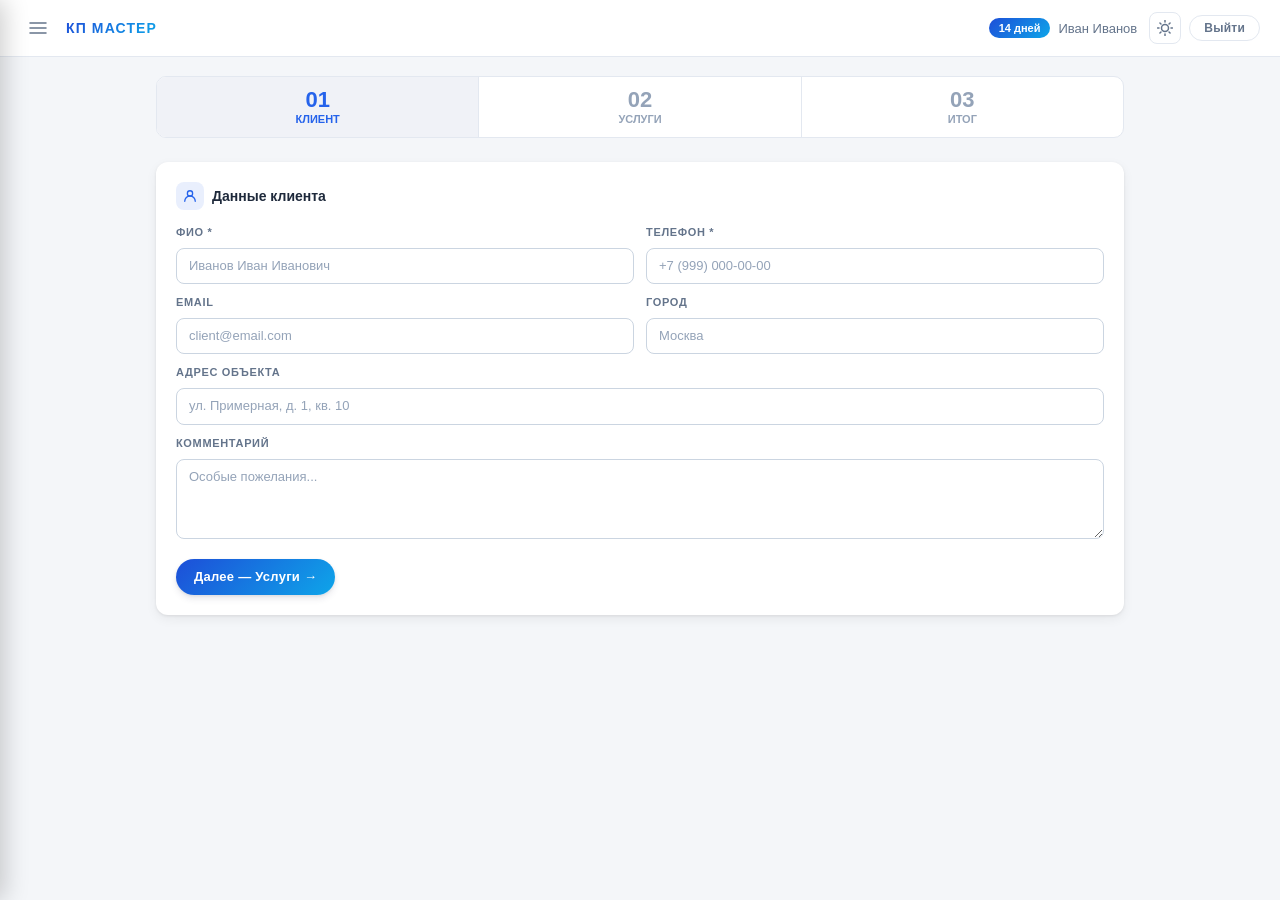
==== commit 8886bb7c: "Add files via upload" ====
--- a/preview.html
+++ b/preview.html
@@ -1,285 +1,285 @@
-<!DOCTYPE html>
-<html lang="ru">
-<head>
-<meta charset="utf-8"/>
-<meta content="width=device-width, initial-scale=1.0" name="viewport"/>
-<title>КП Мастер — Превью дизайна</title>
-<link href="./styles.css" rel="stylesheet"/>
-<script>!function(){var t=localStorage.getItem('kpmaster-theme')||'light';document.documentElement.setAttribute('data-theme',t)}();</script>
-</head>
-<body>
-
-<div class="sidebar-overlay" id="sidebarOverlay" onclick="closeSidebar()"></div>
-<aside class="app-sidebar" id="appSidebar">
-  <div class="sidebar-header">
-    <div class="sidebar-logo">КП МАСТЕР</div>
-    <button class="sidebar-close" onclick="closeSidebar()">
-      <svg width="16" height="16" viewBox="0 0 16 16" fill="none" stroke="currentColor" stroke-width="1.5" stroke-linecap="round"><line x1="2" y1="2" x2="14" y2="14"/><line x1="14" y1="2" x2="2" y2="14"/></svg>
-    </button>
-  </div>
-  <nav class="sidebar-nav">
-    <button class="sidebar-nav-item" data-page="dashboard" onclick="navTo('dashboard')">
-      <svg width="16" height="16" viewBox="0 0 16 16" fill="none" stroke="currentColor" stroke-width="1.5" stroke-linecap="round" stroke-linejoin="round"><rect x="1" y="1" width="6" height="6" rx="1.5"/><rect x="9" y="1" width="6" height="6" rx="1.5"/><rect x="1" y="9" width="6" height="6" rx="1.5"/><rect x="9" y="9" width="6" height="6" rx="1.5"/></svg>
-      Дашборд
-    </button>
-    <button class="sidebar-nav-item active" data-page="new" onclick="navTo('new')">
-      <svg width="16" height="16" viewBox="0 0 16 16" fill="none" stroke="currentColor" stroke-width="1.5" stroke-linecap="round" stroke-linejoin="round"><path d="M9 1H4a1 1 0 0 0-1 1v12a1 1 0 0 0 1 1h8a1 1 0 0 0 1-1V5L9 1z"/><polyline points="9 1 9 5 13 5"/><line x1="5" y1="9" x2="11" y2="9"/><line x1="5" y1="12" x2="8" y2="12"/></svg>
-      Новое КП
-    </button>
-    <button class="sidebar-nav-item" data-page="history" onclick="navTo('history')">
-      <svg width="16" height="16" viewBox="0 0 16 16" fill="none" stroke="currentColor" stroke-width="1.5" stroke-linecap="round" stroke-linejoin="round"><circle cx="8" cy="8" r="7"/><polyline points="8 4 8 8 11 10"/></svg>
-      История
-    </button>
-    <button class="sidebar-nav-item" data-page="contacts" onclick="navTo('contacts')">
-      <svg width="16" height="16" viewBox="0 0 16 16" fill="none" stroke="currentColor" stroke-width="1.5" stroke-linecap="round" stroke-linejoin="round"><circle cx="6" cy="5" r="2.5"/><path d="M1 14c0-2.761 2.239-5 5-5s5 2.239 5 5"/><line x1="11" y1="4" x2="15" y2="4"/><line x1="11" y1="7" x2="15" y2="7"/><line x1="11" y1="10" x2="13" y2="10"/></svg>
-      Контакты
-    </button>
-    <button class="sidebar-nav-item" data-page="schedule" onclick="navTo('schedule')">
-      <svg width="16" height="16" viewBox="0 0 16 16" fill="none" stroke="currentColor" stroke-width="1.5" stroke-linecap="round" stroke-linejoin="round"><rect x="1" y="3" width="14" height="12" rx="1.5"/><line x1="1" y1="7" x2="15" y2="7"/><line x1="5" y1="1" x2="5" y2="5"/><line x1="11" y1="1" x2="11" y2="5"/></svg>
-      График
-    </button>
-    <button class="sidebar-nav-item" data-page="settings" onclick="navTo('settings')">
-      <svg width="16" height="16" viewBox="0 0 16 16" fill="none" stroke="currentColor" stroke-width="1.5" stroke-linecap="round" stroke-linejoin="round"><circle cx="8" cy="8" r="2.5"/><path d="M8 1v1.5M8 13.5V15M1 8h1.5M13.5 8H15M2.93 2.93l1.06 1.06M12.01 12.01l1.06 1.06M12.01 2.93l-1.06 1.06M3.99 12.01l-1.06 1.06"/></svg>
-      Настройки
-    </button>
-    <button class="sidebar-nav-item" data-page="about" onclick="navTo('about')">
-      <svg width="16" height="16" viewBox="0 0 16 16" fill="none" stroke="currentColor" stroke-width="1.5" stroke-linecap="round" stroke-linejoin="round"><circle cx="8" cy="8" r="7"/><line x1="8" y1="7" x2="8" y2="11"/><circle cx="8" cy="5" r="0.5" fill="currentColor" stroke="none"/></svg>
-      О сервисе
-    </button>
-    <button class="sidebar-nav-item sidebar-admin-item" data-page="admin" onclick="navTo('admin')">
-      <svg width="16" height="16" viewBox="0 0 16 16" fill="none" stroke="currentColor" stroke-width="1.5" stroke-linecap="round" stroke-linejoin="round"><path d="M8 1l2 4 4.5.65-3.25 3.17.77 4.47L8 11.1l-4.02 2.19.77-4.47L1.5 5.65 6 5z"/></svg>
-      Админ
-    </button>
-  </nav>
-</aside>
-
-<header class="app-header">
-  <div class="header-left">
-    <button class="hamburger-btn" onclick="toggleSidebar()">
-      <svg width="20" height="20" viewBox="0 0 20 20" fill="none" stroke="currentColor" stroke-width="1.5" stroke-linecap="round"><line x1="2" y1="5" x2="18" y2="5"/><line x1="2" y1="10" x2="18" y2="10"/><line x1="2" y1="15" x2="18" y2="15"/></svg>
-    </button>
-    <div class="app-logo">КП МАСТЕР</div>
-  </div>
-  <div class="header-right">
-    <span class="days-counter-badge" id="daysCounter" style="display:inline-flex">14 дней</span>
-    <span class="master-badge">Иван Иванов</span>
-    <button class="theme-toggle-btn" onclick="toggleTheme()" title="Сменить тему">
-      <svg width="16" height="16" viewBox="0 0 16 16" fill="none" stroke="currentColor" stroke-width="1.5" stroke-linecap="round" stroke-linejoin="round"><circle cx="8" cy="8" r="3.5"/><line x1="8" y1="0.5" x2="8" y2="2"/><line x1="8" y1="14" x2="8" y2="15.5"/><line x1="0.5" y1="8" x2="2" y2="8"/><line x1="14" y1="8" x2="15.5" y2="8"/><line x1="2.93" y1="2.93" x2="3.99" y2="3.99"/><line x1="12.01" y1="12.01" x2="13.07" y2="13.07"/><line x1="13.07" y1="2.93" x2="12.01" y2="3.99"/><line x1="3.99" y1="12.01" x2="2.93" y2="13.07"/></svg>
-    </button>
-    <button class="logout-btn">Выйти</button>
-  </div>
-</header>
-
-<main class="app-body">
-
-<div id="pv-new">
-  <div class="steps">
-    <div class="step active"><span class="step-num">01</span>Клиент</div>
-    <div class="step"><span class="step-num">02</span>Услуги</div>
-    <div class="step"><span class="step-num">03</span>Итог</div>
-  </div>
-  <div class="card">
-    <div class="card-title">
-      <span class="icon"><svg width="14" height="14" viewBox="0 0 16 16" fill="none" stroke="currentColor" stroke-width="1.5" stroke-linecap="round" stroke-linejoin="round"><circle cx="8" cy="5" r="3"/><path d="M2 14c0-3.314 2.686-6 6-6s6 2.686 6 6"/></svg></span>
-      Данные клиента
-    </div>
-    <div class="form-grid">
-      <div class="field"><label>ФИО *</label><input placeholder="Иванов Иван Иванович" type="text"/></div>
-      <div class="field"><label>Телефон *</label><input placeholder="+7 (999) 000-00-00" type="tel"/></div>
-      <div class="field"><label>Email</label><input placeholder="client@email.com" type="email"/></div>
-      <div class="field"><label>Город</label><input placeholder="Москва" type="text"/></div>
-      <div class="field span2"><label>Адрес объекта</label><input placeholder="ул. Примерная, д. 1, кв. 10" type="text"/></div>
-      <div class="field span2"><label>Комментарий</label><textarea placeholder="Особые пожелания..."></textarea></div>
-    </div>
-    <div class="action-bar">
-      <button class="btn btn-primary">Далее — Услуги →</button>
-    </div>
-  </div>
-</div>
-
-<div id="pv-dashboard" style="display:none">
-  <div class="page-title">Дашборд</div>
-  <div class="dash-grid">
-    <div class="dash-card">
-      <div class="dash-card-icon"><svg width="18" height="18" viewBox="0 0 16 16" fill="none" stroke="currentColor" stroke-width="1.5" stroke-linecap="round" stroke-linejoin="round"><circle cx="8" cy="5" r="3"/><path d="M2 14c0-3.314 2.686-6 6-6s6 2.686 6 6"/></svg></div>
-      <div class="dash-num">12</div>
-      <div class="dash-label">Клиентов</div>
-    </div>
-    <div class="dash-card">
-      <div class="dash-card-icon"><svg width="18" height="18" viewBox="0 0 16 16" fill="none" stroke="currentColor" stroke-width="1.5" stroke-linecap="round" stroke-linejoin="round"><rect x="1" y="4" width="14" height="10" rx="1.5"/><path d="M5 4V3a2 2 0 0 1 4 0v1"/><line x1="8" y1="9" x2="8" y2="11"/></svg></div>
-      <div class="dash-num">487 500 ₽</div>
-      <div class="dash-label">Общий бюджет</div>
-    </div>
-    <div class="dash-card">
-      <div class="dash-card-icon"><svg width="18" height="18" viewBox="0 0 16 16" fill="none" stroke="currentColor" stroke-width="1.5" stroke-linecap="round" stroke-linejoin="round"><path d="M8 1.5C5.515 1.5 3.5 3.515 3.5 6c0 3.75 4.5 8.5 4.5 8.5s4.5-4.75 4.5-8.5C12.5 3.515 10.485 1.5 8 1.5z"/><circle cx="8" cy="6" r="1.5"/></svg></div>
-      <div class="dash-num">9</div>
-      <div class="dash-label">Адресов</div>
-    </div>
-    <div class="dash-card">
-      <div class="dash-card-icon"><svg width="18" height="18" viewBox="0 0 16 16" fill="none" stroke="currentColor" stroke-width="1.5" stroke-linecap="round" stroke-linejoin="round"><path d="M9 1H4a1 1 0 0 0-1 1v12a1 1 0 0 0 1 1h8a1 1 0 0 0 1-1V5L9 1z"/><polyline points="9 1 9 5 13 5"/><line x1="5" y1="9" x2="11" y2="9"/><line x1="5" y1="12" x2="8" y2="12"/></svg></div>
-      <div class="dash-num">7</div>
-      <div class="dash-label">Видов услуг</div>
-    </div>
-  </div>
-  <div class="card">
-    <div class="card-title">
-      <span class="icon"><svg width="14" height="14" viewBox="0 0 16 16" fill="none" stroke="currentColor" stroke-width="1.5" stroke-linecap="round" stroke-linejoin="round"><circle cx="8" cy="8" r="7"/><polyline points="8 4 8 8 11 10"/></svg></span>
-      Последние КП
-    </div>
-    <table class="dash-table">
-      <thead><tr><th>Клиент</th><th>Дата</th><th>Услуг</th><th>Сумма</th></tr></thead>
-      <tbody>
-        <tr><td>Петров Сергей А.</td><td>18.09.2026</td><td>3</td><td>45 000 ₽</td></tr>
-        <tr><td>Сидорова Анна В.</td><td>15.09.2026</td><td>2</td><td>32 500 ₽</td></tr>
-        <tr><td>Козлов Дмитрий П.</td><td>12.09.2026</td><td>4</td><td>78 000 ₽</td></tr>
-        <tr><td>Новикова Елена С.</td><td>10.09.2026</td><td>1</td><td>22 000 ₽</td></tr>
-        <tr><td>Морозов Алексей И.</td><td>08.09.2026</td><td>3</td><td>55 000 ₽</td></tr>
-      </tbody>
-    </table>
-  </div>
-</div>
-
-<div id="pv-history" style="display:none">
-  <div class="page-title">История <span>КП</span></div>
-  <div class="history-list">
-    <div class="history-item">
-      <div class="history-info">
-        <div class="history-name">Петров Сергей Александрович</div>
-        <div class="history-meta"><span>15.09.2026</span><span>Москва, ул. Ленина 12</span></div>
-      </div>
-      <div class="history-amount">45 000 ₽</div>
-      <div class="history-actions">
-        <button class="btn btn-ghost btn-sm">Открыть</button>
-        <button class="btn btn-danger btn-sm">Удалить</button>
-      </div>
-    </div>
-    <div class="history-item">
-      <div class="history-info">
-        <div class="history-name">Сидорова Анна Викторовна</div>
-        <div class="history-meta"><span>12.09.2026</span><span>Москва, пр. Мира 5</span></div>
-      </div>
-      <div class="history-amount">32 500 ₽</div>
-      <div class="history-actions">
-        <button class="btn btn-ghost btn-sm">Открыть</button>
-        <button class="btn btn-danger btn-sm">Удалить</button>
-      </div>
-    </div>
-  </div>
-</div>
-
-<div id="pv-contacts" style="display:none">
-  <div class="page-title">Контакты</div>
-  <div class="contacts-toolbar">
-    <span class="contacts-badge">0 клиентов</span>
-    <div class="contacts-toolbar-actions">
-      <button class="btn btn-ghost btn-sm" disabled style="opacity:.45;cursor:not-allowed">
-        <svg width="14" height="14" viewBox="0 0 16 16" fill="none" stroke="currentColor" stroke-width="1.5" stroke-linecap="round" stroke-linejoin="round"><path d="M8 1v10M4 7l4 4 4-4"/><path d="M2 13h12"/></svg>
-        Экспорт
-      </button>
-      <button class="btn btn-primary btn-sm" disabled style="opacity:.45;cursor:not-allowed">
-        <svg width="14" height="14" viewBox="0 0 16 16" fill="none" stroke="currentColor" stroke-width="1.5" stroke-linecap="round"><line x1="8" y1="2" x2="8" y2="14"/><line x1="2" y1="8" x2="14" y2="8"/></svg>
-        Добавить клиента
-      </button>
-    </div>
-  </div>
-  <div class="card contacts-table-wrap">
-    <table class="contacts-table">
-      <thead>
-        <tr><th>ФИО</th><th>Телефон</th><th>Email</th><th>Адрес</th><th>Действия</th></tr>
-      </thead>
-      <tbody>
-        <tr class="contacts-empty-row">
-          <td colspan="5">
-            <div class="contacts-empty">
-              <svg width="32" height="32" viewBox="0 0 16 16" fill="none" stroke="currentColor" stroke-width="1" stroke-linecap="round" stroke-linejoin="round" style="color:var(--border)"><circle cx="6" cy="5" r="2.5"/><path d="M1 14c0-2.761 2.239-5 5-5s5 2.239 5 5"/><line x1="11" y1="4" x2="15" y2="4"/><line x1="11" y1="7" x2="15" y2="7"/><line x1="11" y1="10" x2="13" y2="10"/></svg>
-              <span>Список клиентов пуст</span>
-              <span style="font-size:12px;color:var(--text3)">Функция будет добавлена в следующей версии</span>
-            </div>
-          </td>
-        </tr>
-      </tbody>
-    </table>
-  </div>
-</div>
-
-<div id="pv-schedule" style="display:none">
-  <div class="page-title">График <span>Монтажей</span></div>
-  <div class="card">
-    <div class="schedule-weekdays">
-      <span>Пн</span><span>Вт</span><span>Ср</span><span>Чт</span><span>Пт</span><span>Сб</span><span>Вс</span>
-    </div>
-    <div class="schedule-month-grid" style="margin-top:8px">
-      <div class="schedule-day"><div class="day-num">1</div></div>
-      <div class="schedule-day"><div class="day-num">2</div></div>
-      <div class="schedule-day has-jobs"><div class="day-num">3</div><div class="day-count">2</div></div>
-      <div class="schedule-day"><div class="day-num">4</div></div>
-      <div class="schedule-day is-today"><div class="day-num">5</div></div>
-      <div class="schedule-day"><div class="day-num">6</div></div>
-      <div class="schedule-day"><div class="day-num">7</div></div>
-    </div>
-  </div>
-</div>
-
-<div id="pv-settings" style="display:none">
-  <div class="page-title">Настройки <span>Мастера</span></div>
-  <div class="card">
-    <div class="card-title">Мои данные</div>
-    <div class="form-grid">
-      <div class="field span2"><label>ФИО</label><input placeholder="Иванов Иван Иванович" type="text"/></div>
-      <div class="field"><label>Телефон</label><input placeholder="+7 (999) 000-00-00" type="tel"/></div>
-      <div class="field"><label>Email</label><input placeholder="master@mail.ru" type="email"/></div>
-    </div>
-  </div>
-  <button class="btn btn-primary btn-full" style="margin-top:8px">Сохранить настройки</button>
-</div>
-
-<div id="pv-about" style="display:none">
-  <div class="page-title">О <span>сервисе</span></div>
-  <div class="card"><p style="color:var(--text2)">Информация о сервисе КП Мастер.</p></div>
-</div>
-
-<div id="pv-admin" style="display:none">
-  <div class="page-title">Панель <span>Администратора</span></div>
-  <div class="stat-grid">
-    <div class="stat-card"><div class="stat-num">24</div><div class="stat-label">Всего ключей</div></div>
-    <div class="stat-card"><div class="stat-num">18</div><div class="stat-label">Активных</div></div>
-    <div class="stat-card"><div class="stat-num">6</div><div class="stat-label">Заблокированных</div></div>
-  </div>
-</div>
-
-<div class="ad-strip" id="adStrip" style="display:none"></div>
-</main>
-
-<script>
-function toggleTheme(){
-  var t=document.documentElement.getAttribute('data-theme')==='dark'?'light':'dark';
-  document.documentElement.setAttribute('data-theme',t);
-  localStorage.setItem('kpmaster-theme',t);
-}
-function toggleSidebar(){
-  var s=document.getElementById('appSidebar');
-  var o=document.getElementById('sidebarOverlay');
-  if(!s)return;
-  var open=s.classList.toggle('open');
-  if(o)o.classList.toggle('open',open);
-  document.body.classList.toggle('sidebar-open',open);
-}
-function closeSidebar(){
-  var s=document.getElementById('appSidebar');
-  var o=document.getElementById('sidebarOverlay');
-  if(s)s.classList.remove('open');
-  if(o)o.classList.remove('open');
-  document.body.classList.remove('sidebar-open');
-}
-function navTo(page){
-  document.querySelectorAll('[id^="pv-"]').forEach(function(el){el.style.display='none'});
-  var el=document.getElementById('pv-'+page);
-  if(el)el.style.display='block';
-  document.querySelectorAll('.sidebar-nav-item').forEach(function(el){el.classList.remove('active')});
-  var active=document.querySelector('.sidebar-nav-item[data-page="'+page+'"]');
-  if(active)active.classList.add('active');
-  closeSidebar();
-}
-</script>
-</body>
-</html>
+<!DOCTYPE html>
+<html lang="ru">
+<head>
+<meta charset="utf-8"/>
+<meta content="width=device-width, initial-scale=1.0" name="viewport"/>
+<title>КП Мастер — Превью дизайна</title>
+<link href="./styles.css" rel="stylesheet"/>
+<script>!function(){var t=localStorage.getItem('kpmaster-theme')||'light';document.documentElement.setAttribute('data-theme',t)}();</script>
+</head>
+<body>
+
+<div class="sidebar-overlay" id="sidebarOverlay" onclick="closeSidebar()"></div>
+<aside class="app-sidebar" id="appSidebar">
+  <div class="sidebar-header">
+    <div class="sidebar-logo">КП МАСТЕР</div>
+    <button class="sidebar-close" onclick="closeSidebar()">
+      <svg width="16" height="16" viewBox="0 0 16 16" fill="none" stroke="currentColor" stroke-width="1.5" stroke-linecap="round"><line x1="2" y1="2" x2="14" y2="14"/><line x1="14" y1="2" x2="2" y2="14"/></svg>
+    </button>
+  </div>
+  <nav class="sidebar-nav">
+    <button class="sidebar-nav-item" data-page="dashboard" onclick="navTo('dashboard')">
+      <svg width="16" height="16" viewBox="0 0 16 16" fill="none" stroke="currentColor" stroke-width="1.5" stroke-linecap="round" stroke-linejoin="round"><rect x="1" y="1" width="6" height="6" rx="1.5"/><rect x="9" y="1" width="6" height="6" rx="1.5"/><rect x="1" y="9" width="6" height="6" rx="1.5"/><rect x="9" y="9" width="6" height="6" rx="1.5"/></svg>
+      Дашборд
+    </button>
+    <button class="sidebar-nav-item active" data-page="new" onclick="navTo('new')">
+      <svg width="16" height="16" viewBox="0 0 16 16" fill="none" stroke="currentColor" stroke-width="1.5" stroke-linecap="round" stroke-linejoin="round"><path d="M9 1H4a1 1 0 0 0-1 1v12a1 1 0 0 0 1 1h8a1 1 0 0 0 1-1V5L9 1z"/><polyline points="9 1 9 5 13 5"/><line x1="5" y1="9" x2="11" y2="9"/><line x1="5" y1="12" x2="8" y2="12"/></svg>
+      Новое КП
+    </button>
+    <button class="sidebar-nav-item" data-page="history" onclick="navTo('history')">
+      <svg width="16" height="16" viewBox="0 0 16 16" fill="none" stroke="currentColor" stroke-width="1.5" stroke-linecap="round" stroke-linejoin="round"><circle cx="8" cy="8" r="7"/><polyline points="8 4 8 8 11 10"/></svg>
+      История
+    </button>
+    <button class="sidebar-nav-item" data-page="contacts" onclick="navTo('contacts')">
+      <svg width="16" height="16" viewBox="0 0 16 16" fill="none" stroke="currentColor" stroke-width="1.5" stroke-linecap="round" stroke-linejoin="round"><circle cx="6" cy="5" r="2.5"/><path d="M1 14c0-2.761 2.239-5 5-5s5 2.239 5 5"/><line x1="11" y1="4" x2="15" y2="4"/><line x1="11" y1="7" x2="15" y2="7"/><line x1="11" y1="10" x2="13" y2="10"/></svg>
+      Контакты
+    </button>
+    <button class="sidebar-nav-item" data-page="schedule" onclick="navTo('schedule')">
+      <svg width="16" height="16" viewBox="0 0 16 16" fill="none" stroke="currentColor" stroke-width="1.5" stroke-linecap="round" stroke-linejoin="round"><rect x="1" y="3" width="14" height="12" rx="1.5"/><line x1="1" y1="7" x2="15" y2="7"/><line x1="5" y1="1" x2="5" y2="5"/><line x1="11" y1="1" x2="11" y2="5"/></svg>
+      График
+    </button>
+    <button class="sidebar-nav-item" data-page="settings" onclick="navTo('settings')">
+      <svg width="16" height="16" viewBox="0 0 16 16" fill="none" stroke="currentColor" stroke-width="1.5" stroke-linecap="round" stroke-linejoin="round"><circle cx="8" cy="8" r="2.5"/><path d="M8 1v1.5M8 13.5V15M1 8h1.5M13.5 8H15M2.93 2.93l1.06 1.06M12.01 12.01l1.06 1.06M12.01 2.93l-1.06 1.06M3.99 12.01l-1.06 1.06"/></svg>
+      Настройки
+    </button>
+    <button class="sidebar-nav-item" data-page="about" onclick="navTo('about')">
+      <svg width="16" height="16" viewBox="0 0 16 16" fill="none" stroke="currentColor" stroke-width="1.5" stroke-linecap="round" stroke-linejoin="round"><circle cx="8" cy="8" r="7"/><line x1="8" y1="7" x2="8" y2="11"/><circle cx="8" cy="5" r="0.5" fill="currentColor" stroke="none"/></svg>
+      О сервисе
+    </button>
+    <button class="sidebar-nav-item sidebar-admin-item" data-page="admin" onclick="navTo('admin')">
+      <svg width="16" height="16" viewBox="0 0 16 16" fill="none" stroke="currentColor" stroke-width="1.5" stroke-linecap="round" stroke-linejoin="round"><path d="M8 1l2 4 4.5.65-3.25 3.17.77 4.47L8 11.1l-4.02 2.19.77-4.47L1.5 5.65 6 5z"/></svg>
+      Админ
+    </button>
+  </nav>
+</aside>
+
+<header class="app-header">
+  <div class="header-left">
+    <button class="hamburger-btn" onclick="toggleSidebar()">
+      <svg width="20" height="20" viewBox="0 0 20 20" fill="none" stroke="currentColor" stroke-width="1.5" stroke-linecap="round"><line x1="2" y1="5" x2="18" y2="5"/><line x1="2" y1="10" x2="18" y2="10"/><line x1="2" y1="15" x2="18" y2="15"/></svg>
+    </button>
+    <div class="app-logo">КП МАСТЕР</div>
+  </div>
+  <div class="header-right">
+    <span class="days-counter-badge" id="daysCounter" style="display:inline-flex">14 дней</span>
+    <span class="master-badge">Иван Иванов</span>
+    <button class="theme-toggle-btn" onclick="toggleTheme()" title="Сменить тему">
+      <svg width="16" height="16" viewBox="0 0 16 16" fill="none" stroke="currentColor" stroke-width="1.5" stroke-linecap="round" stroke-linejoin="round"><circle cx="8" cy="8" r="3.5"/><line x1="8" y1="0.5" x2="8" y2="2"/><line x1="8" y1="14" x2="8" y2="15.5"/><line x1="0.5" y1="8" x2="2" y2="8"/><line x1="14" y1="8" x2="15.5" y2="8"/><line x1="2.93" y1="2.93" x2="3.99" y2="3.99"/><line x1="12.01" y1="12.01" x2="13.07" y2="13.07"/><line x1="13.07" y1="2.93" x2="12.01" y2="3.99"/><line x1="3.99" y1="12.01" x2="2.93" y2="13.07"/></svg>
+    </button>
+    <button class="logout-btn">Выйти</button>
+  </div>
+</header>
+
+<main class="app-body">
+
+<div id="pv-new">
+  <div class="steps">
+    <div class="step active"><span class="step-num">01</span>Клиент</div>
+    <div class="step"><span class="step-num">02</span>Услуги</div>
+    <div class="step"><span class="step-num">03</span>Итог</div>
+  </div>
+  <div class="card">
+    <div class="card-title">
+      <span class="icon"><svg width="14" height="14" viewBox="0 0 16 16" fill="none" stroke="currentColor" stroke-width="1.5" stroke-linecap="round" stroke-linejoin="round"><circle cx="8" cy="5" r="3"/><path d="M2 14c0-3.314 2.686-6 6-6s6 2.686 6 6"/></svg></span>
+      Данные клиента
+    </div>
+    <div class="form-grid">
+      <div class="field"><label>ФИО *</label><input placeholder="Иванов Иван Иванович" type="text"/></div>
+      <div class="field"><label>Телефон *</label><input placeholder="+7 (999) 000-00-00" type="tel"/></div>
+      <div class="field"><label>Email</label><input placeholder="client@email.com" type="email"/></div>
+      <div class="field"><label>Город</label><input placeholder="Москва" type="text"/></div>
+      <div class="field span2"><label>Адрес объекта</label><input placeholder="ул. Примерная, д. 1, кв. 10" type="text"/></div>
+      <div class="field span2"><label>Комментарий</label><textarea placeholder="Особые пожелания..."></textarea></div>
+    </div>
+    <div class="action-bar">
+      <button class="btn btn-primary">Далее — Услуги →</button>
+    </div>
+  </div>
+</div>
+
+<div id="pv-dashboard" style="display:none">
+  <div class="page-title">Дашборд</div>
+  <div class="dash-grid">
+    <div class="dash-card">
+      <div class="dash-card-icon"><svg width="18" height="18" viewBox="0 0 16 16" fill="none" stroke="currentColor" stroke-width="1.5" stroke-linecap="round" stroke-linejoin="round"><circle cx="8" cy="5" r="3"/><path d="M2 14c0-3.314 2.686-6 6-6s6 2.686 6 6"/></svg></div>
+      <div class="dash-num">12</div>
+      <div class="dash-label">Клиентов</div>
+    </div>
+    <div class="dash-card">
+      <div class="dash-card-icon"><svg width="18" height="18" viewBox="0 0 16 16" fill="none" stroke="currentColor" stroke-width="1.5" stroke-linecap="round" stroke-linejoin="round"><rect x="1" y="4" width="14" height="10" rx="1.5"/><path d="M5 4V3a2 2 0 0 1 4 0v1"/><line x1="8" y1="9" x2="8" y2="11"/></svg></div>
+      <div class="dash-num">487 500 ₽</div>
+      <div class="dash-label">Общий бюджет</div>
+    </div>
+    <div class="dash-card">
+      <div class="dash-card-icon"><svg width="18" height="18" viewBox="0 0 16 16" fill="none" stroke="currentColor" stroke-width="1.5" stroke-linecap="round" stroke-linejoin="round"><path d="M8 1.5C5.515 1.5 3.5 3.515 3.5 6c0 3.75 4.5 8.5 4.5 8.5s4.5-4.75 4.5-8.5C12.5 3.515 10.485 1.5 8 1.5z"/><circle cx="8" cy="6" r="1.5"/></svg></div>
+      <div class="dash-num">9</div>
+      <div class="dash-label">Адресов</div>
+    </div>
+    <div class="dash-card">
+      <div class="dash-card-icon"><svg width="18" height="18" viewBox="0 0 16 16" fill="none" stroke="currentColor" stroke-width="1.5" stroke-linecap="round" stroke-linejoin="round"><path d="M9 1H4a1 1 0 0 0-1 1v12a1 1 0 0 0 1 1h8a1 1 0 0 0 1-1V5L9 1z"/><polyline points="9 1 9 5 13 5"/><line x1="5" y1="9" x2="11" y2="9"/><line x1="5" y1="12" x2="8" y2="12"/></svg></div>
+      <div class="dash-num">7</div>
+      <div class="dash-label">Видов услуг</div>
+    </div>
+  </div>
+  <div class="card">
+    <div class="card-title">
+      <span class="icon"><svg width="14" height="14" viewBox="0 0 16 16" fill="none" stroke="currentColor" stroke-width="1.5" stroke-linecap="round" stroke-linejoin="round"><circle cx="8" cy="8" r="7"/><polyline points="8 4 8 8 11 10"/></svg></span>
+      Последние КП
+    </div>
+    <table class="dash-table">
+      <thead><tr><th>Клиент</th><th>Дата</th><th>Услуг</th><th>Сумма</th></tr></thead>
+      <tbody>
+        <tr><td>Петров Сергей А.</td><td>18.09.2026</td><td>3</td><td>45 000 ₽</td></tr>
+        <tr><td>Сидорова Анна В.</td><td>15.09.2026</td><td>2</td><td>32 500 ₽</td></tr>
+        <tr><td>Козлов Дмитрий П.</td><td>12.09.2026</td><td>4</td><td>78 000 ₽</td></tr>
+        <tr><td>Новикова Елена С.</td><td>10.09.2026</td><td>1</td><td>22 000 ₽</td></tr>
+        <tr><td>Морозов Алексей И.</td><td>08.09.2026</td><td>3</td><td>55 000 ₽</td></tr>
+      </tbody>
+    </table>
+  </div>
+</div>
+
+<div id="pv-history" style="display:none">
+  <div class="page-title">История <span>КП</span></div>
+  <div class="history-list">
+    <div class="history-item">
+      <div class="history-info">
+        <div class="history-name">Петров Сергей Александрович</div>
+        <div class="history-meta"><span>15.09.2026</span><span>Москва, ул. Ленина 12</span></div>
+      </div>
+      <div class="history-amount">45 000 ₽</div>
+      <div class="history-actions">
+        <button class="btn btn-ghost btn-sm">Открыть</button>
+        <button class="btn btn-danger btn-sm">Удалить</button>
+      </div>
+    </div>
+    <div class="history-item">
+      <div class="history-info">
+        <div class="history-name">Сидорова Анна Викторовна</div>
+        <div class="history-meta"><span>12.09.2026</span><span>Москва, пр. Мира 5</span></div>
+      </div>
+      <div class="history-amount">32 500 ₽</div>
+      <div class="history-actions">
+        <button class="btn btn-ghost btn-sm">Открыть</button>
+        <button class="btn btn-danger btn-sm">Удалить</button>
+      </div>
+    </div>
+  </div>
+</div>
+
+<div id="pv-contacts" style="display:none">
+  <div class="page-title">Контакты</div>
+  <div class="contacts-toolbar">
+    <span class="contacts-badge">0 клиентов</span>
+    <div class="contacts-toolbar-actions">
+      <button class="btn btn-ghost btn-sm" disabled style="opacity:.45;cursor:not-allowed">
+        <svg width="14" height="14" viewBox="0 0 16 16" fill="none" stroke="currentColor" stroke-width="1.5" stroke-linecap="round" stroke-linejoin="round"><path d="M8 1v10M4 7l4 4 4-4"/><path d="M2 13h12"/></svg>
+        Экспорт
+      </button>
+      <button class="btn btn-primary btn-sm" disabled style="opacity:.45;cursor:not-allowed">
+        <svg width="14" height="14" viewBox="0 0 16 16" fill="none" stroke="currentColor" stroke-width="1.5" stroke-linecap="round"><line x1="8" y1="2" x2="8" y2="14"/><line x1="2" y1="8" x2="14" y2="8"/></svg>
+        Добавить клиента
+      </button>
+    </div>
+  </div>
+  <div class="card contacts-table-wrap">
+    <table class="contacts-table">
+      <thead>
+        <tr><th>ФИО</th><th>Телефон</th><th>Email</th><th>Адрес</th><th>Действия</th></tr>
+      </thead>
+      <tbody>
+        <tr class="contacts-empty-row">
+          <td colspan="5">
+            <div class="contacts-empty">
+              <svg width="32" height="32" viewBox="0 0 16 16" fill="none" stroke="currentColor" stroke-width="1" stroke-linecap="round" stroke-linejoin="round" style="color:var(--border)"><circle cx="6" cy="5" r="2.5"/><path d="M1 14c0-2.761 2.239-5 5-5s5 2.239 5 5"/><line x1="11" y1="4" x2="15" y2="4"/><line x1="11" y1="7" x2="15" y2="7"/><line x1="11" y1="10" x2="13" y2="10"/></svg>
+              <span>Список клиентов пуст</span>
+              <span style="font-size:12px;color:var(--text3)">Функция будет добавлена в следующей версии</span>
+            </div>
+          </td>
+        </tr>
+      </tbody>
+    </table>
+  </div>
+</div>
+
+<div id="pv-schedule" style="display:none">
+  <div class="page-title">График <span>Монтажей</span></div>
+  <div class="card">
+    <div class="schedule-weekdays">
+      <span>Пн</span><span>Вт</span><span>Ср</span><span>Чт</span><span>Пт</span><span>Сб</span><span>Вс</span>
+    </div>
+    <div class="schedule-month-grid" style="margin-top:8px">
+      <div class="schedule-day"><div class="day-num">1</div></div>
+      <div class="schedule-day"><div class="day-num">2</div></div>
+      <div class="schedule-day has-jobs"><div class="day-num">3</div><div class="day-count">2</div></div>
+      <div class="schedule-day"><div class="day-num">4</div></div>
+      <div class="schedule-day is-today"><div class="day-num">5</div></div>
+      <div class="schedule-day"><div class="day-num">6</div></div>
+      <div class="schedule-day"><div class="day-num">7</div></div>
+    </div>
+  </div>
+</div>
+
+<div id="pv-settings" style="display:none">
+  <div class="page-title">Настройки <span>Мастера</span></div>
+  <div class="card">
+    <div class="card-title">Мои данные</div>
+    <div class="form-grid">
+      <div class="field span2"><label>ФИО</label><input placeholder="Иванов Иван Иванович" type="text"/></div>
+      <div class="field"><label>Телефон</label><input placeholder="+7 (999) 000-00-00" type="tel"/></div>
+      <div class="field"><label>Email</label><input placeholder="master@mail.ru" type="email"/></div>
+    </div>
+  </div>
+  <button class="btn btn-primary btn-full" style="margin-top:8px">Сохранить настройки</button>
+</div>
+
+<div id="pv-about" style="display:none">
+  <div class="page-title">О <span>сервисе</span></div>
+  <div class="card"><p style="color:var(--text2)">Информация о сервисе КП Мастер.</p></div>
+</div>
+
+<div id="pv-admin" style="display:none">
+  <div class="page-title">Панель <span>Администратора</span></div>
+  <div class="stat-grid">
+    <div class="stat-card"><div class="stat-num">24</div><div class="stat-label">Всего ключей</div></div>
+    <div class="stat-card"><div class="stat-num">18</div><div class="stat-label">Активных</div></div>
+    <div class="stat-card"><div class="stat-num">6</div><div class="stat-label">Заблокированных</div></div>
+  </div>
+</div>
+
+<div class="ad-strip" id="adStrip" style="display:none"></div>
+</main>
+
+<script>
+function toggleTheme(){
+  var t=document.documentElement.getAttribute('data-theme')==='dark'?'light':'dark';
+  document.documentElement.setAttribute('data-theme',t);
+  localStorage.setItem('kpmaster-theme',t);
+}
+function toggleSidebar(){
+  var s=document.getElementById('appSidebar');
+  var o=document.getElementById('sidebarOverlay');
+  if(!s)return;
+  var open=s.classList.toggle('open');
+  if(o)o.classList.toggle('open',open);
+  document.body.classList.toggle('sidebar-open',open);
+}
+function closeSidebar(){
+  var s=document.getElementById('appSidebar');
+  var o=document.getElementById('sidebarOverlay');
+  if(s)s.classList.remove('open');
+  if(o)o.classList.remove('open');
+  document.body.classList.remove('sidebar-open');
+}
+function navTo(page){
+  document.querySelectorAll('[id^="pv-"]').forEach(function(el){el.style.display='none'});
+  var el=document.getElementById('pv-'+page);
+  if(el)el.style.display='block';
+  document.querySelectorAll('.sidebar-nav-item').forEach(function(el){el.classList.remove('active')});
+  var active=document.querySelector('.sidebar-nav-item[data-page="'+page+'"]');
+  if(active)active.classList.add('active');
+  closeSidebar();
+}
+</script>
+</body>
+</html>
--- a/styles.css
+++ b/styles.css
@@ -1,3077 +1,5093 @@
-﻿
-:root{
-  --bg:#ffffff;
-  --surface:#ffffff;
-  --surface2:#f5f5f5;
-  --border:#e5e5e5;
-  --accent:#2563eb;
-  --accent2:#1e40af;
-  --danger:#ef4444;
-  --success:#16a34a;
-  --warn:#ea580c;
-  --text:#171717;
-  --text2:#525252;
-  --text3:#737373;
-  --radius:10px;
-  --header-bg:#ffffff;
-  --header-border:#e5e5e5;
-  --card-bg:#ffffff;
-  --sidebar-bg:#ffffff;
-  --sidebar-border:#e5e5e5;
-  --input-border:#000000;
-  --btn-primary-bg:#0a0a0a;
-  --btn-primary-text:#ffffff;
-}
-[data-theme="dark"]{
-  --bg:#0f0f0f;
-  --surface:#171717;
-  --surface2:#262626;
-  --border:#2e2e2e;
-  --accent:#2563eb;
-  --accent2:#1e40af;
-  --danger:#ef4444;
-  --success:#16a34a;
-  --warn:#ea580c;
-  --text:#ffffff;
-  --text2:#a3a3a3;
-  --text3:#737373;
-  --header-bg:#171717;
-  --header-border:#2e2e2e;
-  --card-bg:#171717;
-  --sidebar-bg:#171717;
-  --sidebar-border:#2e2e2e;
-  --input-border:#555555;
-  --btn-primary-bg:#ffffff;
-  --btn-primary-text:#0a0a0a;
-}
-*{box-sizing:border-box;margin:0;padding:0}
-body{font-family:Inter,-apple-system,BlinkMacSystemFont,'Segoe UI',Roboto,sans-serif;background:var(--bg);color:var(--text);min-height:100vh;overflow-x:hidden}
-.app-header{background:var(--header-bg);border-bottom:1px solid var(--header-border);padding:0 16px;display:flex;align-items:center;justify-content:space-between;height:56px;position:sticky;top:0;z-index:100}
-.header-left{display:flex;align-items:center;gap:10px}
-.app-logo{font-size:15px;font-weight:700;letter-spacing:1.5px;color:var(--text)}
-.header-right{display:flex;align-items:center;gap:8px}
-.master-badge{font-size:12px;color:var(--text2);max-width:110px;overflow:hidden;text-overflow:ellipsis;white-space:nowrap}
-.header-nav{display:none}
-.hamburger-btn{display:flex;align-items:center;justify-content:center;width:36px;height:36px;border:1px solid var(--border);border-radius:8px;background:transparent;color:var(--text);cursor:pointer;flex-shrink:0;transition:background .15s}
-.hamburger-btn:hover{background:var(--surface2)}
-.theme-toggle-btn{display:flex;align-items:center;justify-content:center;width:32px;height:32px;border:1px solid var(--border);border-radius:8px;background:transparent;color:var(--text2);cursor:pointer;flex-shrink:0;transition:background .15s}
-.theme-toggle-btn:hover{background:var(--surface2);color:var(--text)}
-.days-counter-badge{display:inline-flex;align-items:center;gap:4px;font-size:11px;font-weight:600;padding:4px 10px;border-radius:9999px;border:1px solid var(--accent);color:var(--accent);background:transparent;white-space:nowrap}
-.logout-btn{background:transparent;border:1px solid var(--border);color:var(--text2);font-family:inherit;font-size:12px;font-weight:600;padding:5px 10px;border-radius:8px;cursor:pointer;transition:all .15s;white-space:nowrap}
-.logout-btn:hover{border-color:var(--danger);color:var(--danger)}
-.bottom-nav{display:none!important}
-.app-body{max-width:960px;margin:0 auto;padding:16px 12px 32px}
-.page{display:none;animation:fadeIn .25s ease}
-.page.active{display:block}
-@keyframes fadeIn{from{opacity:0;transform:translateY(8px)}to{opacity:1;transform:none}}
-.auth-wrap{min-height:100vh;display:flex;align-items:center;justify-content:center;padding:20px;background:var(--bg)}
-.auth-box{background:var(--surface);border:1px solid var(--border);border-radius:16px;padding:32px;width:100%;max-width:380px}
-.auth-logo{font-size:30px;font-weight:900;letter-spacing:3px;color:var(--accent);margin-bottom:6px}
-.auth-sub{font-size:13px;color:var(--text2);margin-bottom:24px;line-height:1.5}
-.key-input-wrap{margin-bottom:16px}
-.key-input-wrap input{font-size:20px;font-weight:700;letter-spacing:4px;text-align:center;padding:16px;text-transform:uppercase;background:var(--surface2)}
-.card{background:var(--surface);border:1px solid var(--border);border-radius:var(--radius);padding:20px;margin-bottom:16px}
-.card-title{font-size:15px;font-weight:600;letter-spacing:0;color:var(--text);margin-bottom:16px;display:flex;align-items:center;gap:8px}
-.card-title .icon{width:28px;height:28px;background:var(--surface2);border:1px solid var(--border);border-radius:6px;display:flex;align-items:center;justify-content:center;color:var(--accent);flex-shrink:0}
-.form-grid{display:grid;grid-template-columns:1fr 1fr;gap:12px}
-@media(max-width:600px){.form-grid{grid-template-columns:1fr}}
-.field{display:flex;flex-direction:column;gap:6px}
-.field.span2{grid-column:span 2}
-@media(max-width:600px){.field.span2{grid-column:span 1}}
-label{font-size:11px;font-weight:700;text-transform:uppercase;letter-spacing:1px;color:var(--text2)}
-input,textarea,select{background:var(--surface2);border:1px solid var(--border);border-radius:8px;color:var(--text);font-family:inherit;font-size:14px;padding:10px 12px;transition:border-color .2s,box-shadow .2s;width:100%}
-input:focus,textarea:focus,select:focus{outline:none;border-color:var(--accent);box-shadow:0 0 0 3px rgba(0,200,255,.12)}
-textarea{resize:vertical;min-height:80px}
-.btn{display:inline-flex;align-items:center;justify-content:center;gap:8px;padding:11px 20px;border-radius:8px;border:none;font-family:inherit;font-size:14px;font-weight:700;cursor:pointer;transition:all .2s}
-.btn-primary{background:var(--btn-primary-bg);color:var(--btn-primary-text)}
-.btn-primary:hover{opacity:.88}
-.btn-success{background:var(--success);color:#fff}
-.btn-ghost{background:transparent;color:var(--text2);border:1px solid var(--border)}
-.btn-ghost:hover{background:var(--surface2);color:var(--text)}
-.btn-danger{background:rgba(255,59,92,.1);color:var(--danger);border:1px solid rgba(255,59,92,.2)}
-.btn-danger:hover{background:rgba(255,59,92,.2)}
-.btn-warn{background:rgba(255,200,0,.1);color:#ffcc00;border:1px solid rgba(255,200,0,.2)}
-.btn-warn:hover{background:rgba(255,200,0,.2)}
-.btn-sm{padding:7px 12px;font-size:12px}
-.btn-full{width:100%}
-.action-bar{display:flex;gap:10px;flex-wrap:wrap;margin-top:20px}
-.steps{display:flex;margin-bottom:24px;background:var(--surface);border:1px solid var(--border);border-radius:var(--radius);overflow:hidden}
-.step{flex:1;padding:12px 8px;text-align:center;font-size:11px;font-weight:700;text-transform:uppercase;color:var(--text3);border-right:1px solid var(--border)}
-.step:last-child{border-right:none}
-.step.done{color:var(--success)}
-.step.active{background:var(--surface2);color:var(--accent)}
-.step-num{display:block;font-size:22px;font-weight:900;line-height:1;margin-bottom:2px}
-.services-list{display:flex;flex-direction:column;gap:8px}
-.service-row{display:grid;grid-template-columns:1fr 100px 70px 70px 28px;gap:6px;align-items:start;background:var(--surface2);border:1px solid var(--border);border-radius:8px;padding:8px 10px;min-width:0;overflow:hidden}
-@media(max-width:640px){.service-row{grid-template-columns:1fr 1fr;grid-template-rows:auto auto}.service-row .svc-name{grid-column:1/-1}}
-.service-row input,.service-row textarea{background:transparent;border-color:transparent;padding:4px 6px;font-size:13px;min-width:0;width:100%;color:var(--text);font-family:inherit;resize:none;overflow:hidden}
-.service-row input:focus,.service-row textarea:focus{background:var(--surface);border-color:var(--accent);outline:none;border-radius:4px}
-.service-row textarea{line-height:1.4;word-break:break-word;white-space:pre-wrap}
-.svc-total{font-size:13px;font-weight:700;color:var(--accent);text-align:right;white-space:nowrap;padding-top:4px}
-.delete-btn{background:none;border:none;color:var(--text3);cursor:pointer;padding:4px;border-radius:4px;font-size:16px;transition:color .2s}
-.delete-btn:hover{color:var(--danger)}
-.services-header{display:grid;grid-template-columns:1fr 120px 90px 80px 36px;gap:8px;padding:0 12px;margin-bottom:4px}
-.services-header span{font-size:10px;font-weight:700;text-transform:uppercase;letter-spacing:1px;color:var(--text3)}
-@media(max-width:640px){.services-header{display:none}}
-.totals-box{background:var(--surface2);border:1px solid var(--border);border-radius:var(--radius);padding:16px 20px;margin-top:16px}
-.totals-row{display:flex;justify-content:space-between;align-items:center;padding:6px 0;font-size:14px;color:var(--text2);border-bottom:1px solid var(--border)}
-.totals-row:last-child{border-bottom:none}
-.totals-row.grand{font-size:20px;font-weight:900;color:var(--success);padding-top:12px}
-.discount-row{display:flex;align-items:center;gap:12px;margin-top:10px;padding-top:10px;border-top:1px solid var(--border)}
-.discount-row label{margin-bottom:0;white-space:nowrap}
-.logo-upload-zone{border:2px dashed var(--border);border-radius:var(--radius);padding:24px;text-align:center;cursor:pointer;transition:all .2s}
-.logo-upload-zone:hover{border-color:var(--accent)}
-.logo-preview{max-height:80px;max-width:200px;object-fit:contain;border-radius:6px}
-.color-row{display:flex;align-items:center;gap:12px}
-.color-swatch{width:40px;height:40px;border-radius:8px;border:2px solid var(--border);overflow:hidden;position:relative}
-.color-swatch input[type=color]{position:absolute;inset:-4px;width:150%;height:150%;border:none;background:none;cursor:pointer;padding:0}
-.history-list{display:flex;flex-direction:column;gap:10px}
-.history-item{background:var(--surface2);border:1px solid var(--border);border-radius:var(--radius);padding:14px 16px;display:flex;align-items:center;justify-content:space-between;gap:12px}
-.history-info{flex:1;min-width:0}
-.history-name{font-weight:700;font-size:15px;white-space:nowrap;overflow:hidden;text-overflow:ellipsis}
-.history-meta{font-size:12px;color:var(--text2);margin-top:2px;display:flex;gap:12px;flex-wrap:wrap}
-.history-amount{font-size:20px;font-weight:900;color:var(--success);white-space:nowrap}
-.history-actions{display:flex;gap:6px}
-.empty-state{text-align:center;padding:48px 24px;color:var(--text3)}
-.empty-state .empty-icon{font-size:48px;margin-bottom:12px}
-.page-title{font-size:22px;font-weight:600;letter-spacing:0;margin-bottom:20px;color:var(--text)}
-.page-title span{color:var(--accent)}
-.badge{display:inline-flex;align-items:center;justify-content:center;min-width:20px;height:20px;background:var(--accent2);color:#fff;font-size:11px;font-weight:800;border-radius:10px;padding:0 6px;margin-left:6px}
-.preview-panel{background:#fff;border-radius:var(--radius);padding:24px;color:#111;font-family:-apple-system,Helvetica,Arial,sans-serif;font-size:13px;line-height:1.6;margin-bottom:20px}
-.preview-panel table{width:100%;border-collapse:collapse;margin:12px 0}
-.preview-panel th{padding:8px 10px;text-align:left;font-size:11px;font-weight:700;text-transform:uppercase;background:#f5f7fa}
-.preview-panel td{padding:8px 10px;border-bottom:1px solid #e8edf3}
-.photo-toolbar{display:flex;gap:8px;flex-wrap:wrap;margin-bottom:14px;align-items:center}
-.photo-url-row{display:flex;gap:8px;margin-bottom:14px}
-.photo-url-row input{flex:1}
-.photo-grid{display:grid;grid-template-columns:repeat(auto-fill,minmax(130px,1fr));gap:10px}
-.photo-card{position:relative;border-radius:8px;overflow:hidden;background:var(--surface2);border:1px solid var(--border);aspect-ratio:1/1}
-.photo-card img{width:100%;height:100%;object-fit:cover;display:block}
-.photo-card .photo-del{position:absolute;top:5px;right:5px;background:rgba(0,0,0,.75);border:none;color:#fff;width:24px;height:24px;border-radius:50%;font-size:13px;cursor:pointer;display:flex;align-items:center;justify-content:center}
-.photo-empty{grid-column:1/-1;padding:24px;text-align:center;color:var(--text3);font-size:13px;border:2px dashed var(--border);border-radius:8px}
-#toast{position:fixed;bottom:24px;left:50%;transform:translateX(-50%) translateY(80px);background:var(--surface);border:1px solid var(--border);border-radius:10px;padding:12px 20px;font-size:14px;font-weight:600;z-index:9999;transition:transform .3s ease;box-shadow:0 4px 24px rgba(0,0,0,.4);white-space:nowrap}
-#toast.show{transform:translateX(-50%) translateY(0)}
-#toast.success{border-color:var(--success);color:var(--success)}
-#toast.error{border-color:var(--danger);color:var(--danger)}
-.master-badge{font-size:12px;color:var(--text2);margin-right:4px}
-.admin-table{width:100%;border-collapse:collapse}
-.admin-table th{padding:10px 12px;text-align:left;font-size:11px;font-weight:700;text-transform:uppercase;letter-spacing:1px;color:var(--text3);border-bottom:1px solid var(--border)}
-.admin-table td{padding:12px;border-bottom:1px solid var(--border);font-size:13px;vertical-align:middle}
-.admin-table tr:last-child td{border-bottom:none}
-.status-badge{display:inline-flex;align-items:center;padding:3px 8px;border-radius:20px;font-size:11px;font-weight:700}
-.status-active{background:rgba(0,229,153,.12);color:var(--success)}
-.status-blocked{background:rgba(255,59,92,.12);color:var(--danger)}
-.status-admin{background:rgba(255,200,0,.12);color:#ffcc00}
-.add-key-form{display:grid;grid-template-columns:1fr 1fr auto auto;gap:10px;align-items:end;margin-bottom:16px}
-@media(max-width:640px){.add-key-form{grid-template-columns:1fr 1fr;gap:8px}}
-.stat-grid{display:grid;grid-template-columns:repeat(3,1fr);gap:12px;margin-bottom:20px}
-@media(max-width:500px){.stat-grid{grid-template-columns:1fr 1fr}}
-.stat-card{background:var(--surface2);border:1px solid var(--border);border-radius:10px;padding:16px;text-align:center}
-.stat-num{font-size:28px;font-weight:900;color:var(--accent)}
-.stat-label{font-size:11px;color:var(--text3);margin-top:4px;text-transform:uppercase;letter-spacing:1px}
-
-
-.preview-panel{max-width:100%;overflow-x:auto}
-.preview-panel table{width:100%;table-layout:fixed}
-.preview-panel th,.preview-panel td{overflow-wrap:anywhere;word-break:break-word}
-.preview-panel img{max-width:100%;height:auto}
-#pdfPreview *{max-width:100%}
-#pdfPreview table{table-layout:fixed}
-#pdfPreview td,#pdfPreview th{overflow-wrap:anywhere;word-break:break-word}
-@media(max-width:700px){.preview-panel{padding:14px;font-size:12px}.preview-panel table{font-size:11px}.preview-panel th,.preview-panel td{padding:6px 5px}}
-
-
-.preview-panel{overflow:hidden;max-width:100%}
-.preview-panel table{table-layout:fixed;width:100%}
-.preview-panel th,.preview-panel td{overflow-wrap:anywhere;word-break:break-word;white-space:normal}
-.preview-panel th:nth-child(1),.preview-panel td:nth-child(1){width:46%}
-.preview-panel th:nth-child(2),.preview-panel td:nth-child(2){width:18%;text-align:right}
-.preview-panel th:nth-child(3),.preview-panel td:nth-child(3){width:12%;text-align:center}
-.preview-panel th:nth-child(4),.preview-panel td:nth-child(4){width:24%;text-align:right}
-.preview-panel td:nth-child(2),.preview-panel td:nth-child(4){font-size:12px}
-.preview-panel [data-wrap-fix]{overflow-wrap:anywhere;word-break:break-word;white-space:normal}
-@media(max-width:520px){
-  .preview-panel{padding:14px;font-size:11px}
-  .preview-panel th,.preview-panel td{padding:6px 4px;font-size:10px}
-  .preview-panel td:nth-child(2),.preview-panel td:nth-child(4){font-size:10px}
-}
-
-
-.preview-panel,
-.preview-panel *{
-  max-width:100%;
-  box-sizing:border-box;
-}
-.preview-panel{
-  width:100%;
-  overflow:hidden;
-}
-.preview-panel div,
-.preview-panel span,
-.preview-panel b,
-.preview-panel td,
-.preview-panel th{
-  overflow-wrap:anywhere;
-  word-break:break-word;
-}
-.preview-panel table{
-  width:100%!important;
-  max-width:100%!important;
-  table-layout:fixed!important;
-  border-collapse:collapse;
-}
-.preview-panel th,
-.preview-panel td{
-  white-space:normal!important;
-  overflow:hidden;
-  text-overflow:clip;
-}
-.preview-panel th:nth-child(1),
-.preview-panel td:nth-child(1){width:44%!important}
-.preview-panel th:nth-child(2),
-.preview-panel td:nth-child(2){width:19%!important;text-align:right}
-.preview-panel th:nth-child(3),
-.preview-panel td:nth-child(3){width:12%!important;text-align:center}
-.preview-panel th:nth-child(4),
-.preview-panel td:nth-child(4){width:25%!important;text-align:right}
-@media(max-width:520px){
-  .preview-panel{padding:12px!important;font-size:10.5px!important}
-  .preview-panel th,
-  .preview-panel td{padding:5px 3px!important;font-size:9.5px!important}
-}
-
-
-thead th{
-  vertical-align:middle!important;
-  line-height:1.15!important;
-}
-thead th:nth-child(4){
-  text-align:center!important;
-  vertical-align:middle!important;
-  white-space:nowrap!important;
-  word-break:normal!important;
-  overflow-wrap:normal!important;
-}
-.preview-panel th{
-  vertical-align:middle!important;
-  line-height:1.15!important;
-}
-.preview-panel th:nth-child(3){
-  text-align:center!important;
-  white-space:nowrap!important;
-  word-break:normal!important;
-  overflow-wrap:normal!important;
-}
-
-
-.preview-panel [style*="КОММЕРЧЕСКОЕ"],
-.preview-panel .kpt{
-  word-break:normal!important;
-  overflow-wrap:normal!important;
-  hyphens:none!important;
-}
-
-.about-header{text-align:center;padding:24px 16px 16px;border-bottom:1px solid var(--border);margin-bottom:20px}
-.about-logo{font-size:26px;font-weight:900;letter-spacing:2px;color:#2563eb;margin-bottom:6px}
-.about-version{font-size:13px;color:var(--text2)}
-.about-section{background:var(--surface);border:1px solid var(--border);border-radius:12px;padding:16px 18px;margin-bottom:14px}
-.about-section-title{font-size:14px;font-weight:800;color:var(--text);margin-bottom:10px}
-.about-list{list-style:none;padding:0;margin:0;display:flex;flex-direction:column;gap:7px}
-.about-list li{font-size:13px;color:var(--text2);padding-left:16px;position:relative}
-.about-list li::before{content:'—';position:absolute;left:0;color:var(--accent)}
-.tariff-cards{display:grid;grid-template-columns:repeat(3,1fr);gap:10px}
-@media(max-width:400px){.tariff-cards{grid-template-columns:1fr}}
-.tariff-card{background:var(--surface2);border:1px solid var(--border);border-radius:10px;padding:14px 10px;text-align:center;position:relative}
-.tariff-card.tariff-popular{border-color:#2563eb;background:rgba(37,99,235,.08)}
-.tariff-badge{font-size:10px;font-weight:700;background:#2563eb;color:#fff;border-radius:20px;padding:2px 8px;display:inline-block;margin-bottom:6px}
-.tariff-name{font-size:12px;color:var(--text2);margin-bottom:6px}
-.tariff-price{font-size:18px;font-weight:900;color:#2563eb}
-.contact-link{display:inline-flex;align-items:center;gap:8px;background:#2563eb;color:#fff;font-weight:700;font-size:14px;padding:12px 20px;border-radius:10px;text-decoration:none}
-.contact-link:hover{background:#1d4ed8}
-
-.about-header{text-align:center;padding:24px 16px 16px;border-bottom:1px solid var(--border);margin-bottom:20px}
-.about-logo{font-size:26px;font-weight:900;letter-spacing:2px;color:#2563eb;margin-bottom:6px}
-.about-version{font-size:13px;color:var(--text2)}
-.about-section{background:var(--surface);border:1px solid var(--border);border-radius:12px;padding:16px 18px;margin-bottom:14px}
-.about-section-title{font-size:14px;font-weight:800;color:var(--text);margin-bottom:10px}
-.about-list{list-style:none;padding:0;margin:0;display:flex;flex-direction:column;gap:7px}
-.about-list li{font-size:13px;color:var(--text2);padding-left:16px;position:relative}
-.about-list li::before{content:'—';position:absolute;left:0;color:var(--accent)}
-.tariff-cards{display:grid;grid-template-columns:repeat(3,1fr);gap:10px}
-@media(max-width:400px){.tariff-cards{grid-template-columns:1fr}}
-.tariff-card{background:var(--surface2);border:1px solid var(--border);border-radius:10px;padding:14px 10px;text-align:center;position:relative}
-.tariff-card.tariff-popular{border-color:#2563eb;background:rgba(37,99,235,.08)}
-.tariff-card.tariff-best{border-color:#10b981;background:rgba(16,185,129,.08)}
-.tariff-badge{font-size:10px;font-weight:700;background:#2563eb;color:#fff;border-radius:20px;padding:2px 8px;display:inline-block;margin-bottom:6px}
-.tariff-badge.tariff-badge-best{background:#10b981}
-.tariff-name{font-size:12px;color:var(--text2);margin-bottom:4px}
-.tariff-price{font-size:18px;font-weight:900;color:#2563eb}
-.tariff-card.tariff-best .tariff-price{color:#10b981}
-.tariff-old{font-size:11px;color:var(--text3);text-decoration:line-through;margin-top:2px}
-.contact-link{display:inline-flex;align-items:center;gap:8px;background:#2563eb;color:#fff;font-weight:700;font-size:14px;padding:12px 20px;border-radius:10px;text-decoration:none}
-.contact-link:hover{background:#1d4ed8}
-
-.kp-modal-overlay{position:fixed;inset:0;background:rgba(0,0,0,.72);z-index:700;align-items:center;justify-content:center;padding:16px}
-.kp-modal-box{background:var(--surface);border:1px solid var(--border);border-radius:16px;width:100%;max-width:520px;max-height:88vh;overflow-y:auto;padding:24px;box-shadow:0 20px 60px rgba(0,0,0,.35)}
-.kp-modal-box-wide{max-width:760px}
-.kp-modal-head{display:flex;align-items:center;justify-content:space-between;gap:12px;margin-bottom:14px}
-.modal-note{font-size:13px;color:var(--text2);margin:0 0 14px;line-height:1.5}
-.doc-checks{display:flex;flex-direction:column;gap:8px;margin:12px 0 18px}
-.doc-check{display:flex;align-items:center;gap:10px;background:var(--surface2);border:1px solid var(--border);border-radius:10px;padding:12px 14px;cursor:pointer;color:var(--text);font-size:14px;font-weight:700}
-.doc-check input{width:18px;height:18px;flex:0 0 18px}
-.modal-actions{display:flex;align-items:center;justify-content:flex-end;gap:10px;flex-wrap:wrap;margin-top:18px}
-.schedule-hint{font-size:12px;color:var(--text2);line-height:1.55;margin:0 0 14px}
-.schedule-toolbar{display:flex;align-items:center;gap:8px;flex-wrap:wrap}
-.schedule-toolbar input[type=month]{max-width:170px;padding:7px 10px;font-size:12px}
-.schedule-stats{display:grid;grid-template-columns:repeat(4,1fr);gap:10px;margin-top:14px}
-.schedule-stats>div{background:var(--surface2);border:1px solid var(--border);border-radius:10px;padding:12px;text-align:center;min-width:0}
-.schedule-stats b{display:block;font-size:19px;color:var(--accent);font-weight:900;white-space:nowrap;overflow:hidden;text-overflow:ellipsis}
-.schedule-stats span{display:block;font-size:10px;color:var(--text3);text-transform:uppercase;letter-spacing:.5px;margin-top:3px}
-.schedule-layout{display:grid;grid-template-columns:minmax(0,1.05fr) minmax(320px,.95fr);gap:16px;align-items:start}
-.schedule-weekdays{display:grid;grid-template-columns:repeat(7,1fr);gap:6px;margin-bottom:8px}
-.schedule-weekdays span{text-align:center;font-size:10px;font-weight:800;color:var(--text3);text-transform:uppercase;letter-spacing:.6px}
-.schedule-month-grid{display:grid;grid-template-columns:repeat(7,1fr);gap:6px}
-.schedule-day{position:relative;min-height:78px;background:var(--surface2);border:1px solid var(--border);border-radius:12px;color:var(--text);cursor:pointer;padding:8px;display:flex;align-items:center;justify-content:center;text-align:center;transition:all .15s;overflow:hidden}
-.schedule-day:hover{border-color:var(--accent);transform:translateY(-1px)}
-.schedule-day.is-empty{visibility:hidden;cursor:default}
-.schedule-day.is-selected{border-color:var(--accent);box-shadow:0 0 0 3px rgba(0,200,255,.12)}
-.schedule-day.is-today .day-num{background:var(--accent);color:#fff;border-radius:999px;min-width:34px;height:34px;display:inline-flex;align-items:center;justify-content:center;box-shadow:0 10px 20px rgba(59,130,246,.22)}
-.schedule-day.has-jobs{background:linear-gradient(180deg,var(--surface2),rgba(16,185,129,.07));border-color:rgba(16,185,129,.18)}
-.day-num{font-weight:900;font-size:18px;line-height:1;display:inline-flex;align-items:center;justify-content:center;min-width:32px;min-height:32px;position:relative;z-index:1;letter-spacing:-.2px}
-.day-count{position:absolute;top:7px;right:7px;background:linear-gradient(180deg,#34d399,#10b981);color:#fff;border-radius:999px;width:24px;height:24px;min-width:24px;font-size:12px;font-weight:950;line-height:1;display:flex;align-items:center;justify-content:center;padding:0;border:1px solid rgba(255,255,255,.22);box-shadow:0 8px 18px rgba(16,185,129,.32), inset 0 1px 0 rgba(255,255,255,.22);z-index:2}
-.day-money{display:none}
-.schedule-day-list{display:flex;flex-direction:column;gap:10px}
-.schedule-job{display:grid;grid-template-columns:74px minmax(0,1fr);gap:10px;background:var(--surface2);border:1px solid var(--border);border-radius:12px;padding:12px;min-width:0}
-.schedule-job-time{color:var(--accent);font-size:12px;line-height:1.4;white-space:nowrap}
-.schedule-job-time b{font-size:16px}
-.schedule-job-body{min-width:0}
-.schedule-job-top{display:flex;align-items:flex-start;justify-content:space-between;gap:8px;margin-bottom:6px;min-width:0}
-.schedule-job-top b{font-size:15px;word-break:break-word}
-.schedule-status{display:inline-flex;align-items:center;border-radius:999px;padding:3px 8px;font-size:10px;font-weight:900;white-space:nowrap;flex-shrink:0}
-.status-new{background:rgba(148,163,184,.16);color:#94a3b8}.status-planned{background:rgba(0,200,255,.12);color:var(--accent)}.status-confirmed{background:rgba(16,185,129,.12);color:var(--success)}.status-inwork{background:rgba(245,158,11,.13);color:var(--warn)}.status-done{background:rgba(34,197,94,.14);color:#22c55e}.status-paid{background:rgba(0,229,153,.16);color:var(--success)}.status-moved{background:rgba(168,85,247,.14);color:#a855f7}.status-cancelled{background:rgba(239,68,68,.14);color:var(--danger)}
-.schedule-line{font-size:12px;color:var(--text2);margin-top:3px;overflow-wrap:anywhere}
-.schedule-works{margin-top:8px;padding:8px 10px;background:rgba(255,255,255,.03);border:1px solid var(--border);border-radius:8px;font-size:12px;color:var(--text);line-height:1.45;overflow-wrap:anywhere}
-.schedule-job-bottom{display:flex;gap:10px;flex-wrap:wrap;margin-top:8px;font-size:12px;font-weight:800;color:var(--success)}
-.schedule-note{margin-top:8px;font-size:12px;color:var(--text2);border-left:3px solid var(--warn);padding-left:8px;overflow-wrap:anywhere}
-.schedule-actions{display:flex;gap:6px;flex-wrap:wrap;margin-top:10px}
-@media(max-width:850px){.schedule-layout{grid-template-columns:1fr}.schedule-stats{grid-template-columns:repeat(2,1fr)}}
-@media(max-width:560px){.schedule-stats{grid-template-columns:1fr 1fr}.schedule-day{min-height:60px;padding:6px}.day-num{font-size:16px;min-width:28px;min-height:28px}.schedule-day.is-today .day-num{min-width:30px;height:30px}.day-count{top:5px;right:5px;width:20px;height:20px;min-width:20px;font-size:10px}.schedule-job{grid-template-columns:1fr}.schedule-job-time{display:flex;gap:4px;align-items:baseline}.kp-modal-box{padding:18px}.modal-actions .btn{flex:1}.schedule-toolbar .btn{flex:1}.schedule-toolbar input[type=month]{max-width:none}}
-
-.settings-note{font-size:12px;color:var(--text2);line-height:1.5;margin:0 0 12px}
-.signature-pad-wrap{background:#fff;border:1px dashed var(--border);border-radius:12px;padding:8px;touch-action:none}
-.signature-pad-wrap canvas{display:block;width:100%;height:180px;background:#fff;border-radius:8px;touch-action:none;cursor:crosshair}
-.contract-template-textarea{min-height:420px;font-family:ui-monospace,SFMono-Regular,Menlo,Consolas,monospace;font-size:12px;line-height:1.45;white-space:pre-wrap}
-
-.schedule-month-switch{display:inline-flex;align-items:center;gap:6px;flex-wrap:nowrap}
-.schedule-month-switch #scheduleMonthInput{position:absolute;opacity:0;pointer-events:none;width:1px;height:1px}
-.schedule-month-label{min-width:128px;text-align:center;white-space:nowrap}
-.schedule-lock-note{font-size:12px;color:var(--warn);background:rgba(245,158,11,.1);border:1px solid rgba(245,158,11,.22);border-radius:8px;padding:8px 10px;margin-bottom:8px;line-height:1.45}
-.schedule-price-picker{display:flex;gap:8px;align-items:center;margin-bottom:8px}
-.schedule-price-picker select{flex:1;min-width:0}
-.schedule-items-list{display:flex;flex-direction:column;gap:6px}
-.schedule-items-empty{background:var(--surface2);border:1px solid var(--border);border-radius:8px;padding:10px 12px;font-size:12px;color:var(--text3)}
-.schedule-item-row{display:grid;grid-template-columns:minmax(0,1fr) 86px 62px 92px 28px;gap:6px;align-items:center;background:var(--surface2);border:1px solid var(--border);border-radius:8px;padding:7px}
-.schedule-item-name{font-size:12px;color:var(--text);overflow-wrap:anywhere;min-width:0}
-.schedule-item-price,.schedule-item-total{font-size:12px;font-weight:800;color:var(--accent);text-align:right;white-space:nowrap}
-.schedule-item-row input{padding:7px 6px;text-align:center;font-size:12px}
-.visit-type-badge{background:rgba(0,200,255,.12);color:var(--accent)}
-@media(max-width:560px){.schedule-month-switch{width:100%}.schedule-month-switch .btn{flex:0 0 auto}.schedule-month-label{flex:1;min-width:0}.schedule-price-picker{flex-direction:column;align-items:stretch}.schedule-item-row{grid-template-columns:1fr 54px 28px}.schedule-item-price{display:none}.schedule-item-total{font-size:11px}.schedule-item-row input{width:100%}}
-
-.schedule-stats{grid-template-columns:repeat(4,minmax(0,1fr));gap:6px;margin-top:10px}
-.schedule-stats>div,.schedule-stat-chip{padding:7px 6px;border-radius:9px;display:flex;align-items:center;gap:6px;text-align:left;min-width:0}
-.schedule-stats b,.schedule-stat-chip b{font-size:15px;line-height:1;color:var(--accent);flex:0 0 auto;min-width:20px;text-align:center}
-.schedule-stats span,.schedule-stat-chip span{font-size:9px;line-height:1.15;margin:0;letter-spacing:.25px;white-space:normal;overflow-wrap:anywhere;color:var(--text3)}
-#scheduleModal .kp-modal-box{box-sizing:border-box;max-height:calc(100dvh - 18px);overflow-x:hidden;padding:18px}
-#scheduleModal .form-grid{grid-template-columns:repeat(4,minmax(0,1fr));gap:10px}
-#scheduleModal .field{min-width:0}
-#scheduleModal .field:nth-of-type(1){grid-column:span 2}
-#scheduleModal .field:nth-of-type(2){grid-column:span 2}
-#scheduleModal .field:nth-of-type(3){grid-column:span 2}
-#scheduleModal .field:nth-of-type(4){grid-column:span 2}
-#scheduleModal .field:nth-of-type(5){grid-column:span 2}
-#scheduleModal .field:nth-of-type(6){grid-column:span 2}
-#scheduleModal .field.span2{grid-column:1/-1}
-#scheduleModal input,#scheduleModal select,#scheduleModal textarea{min-width:0;box-sizing:border-box;overflow:hidden;text-overflow:ellipsis}
-#scheduleModal textarea{overflow-wrap:anywhere;word-break:break-word}
-#scheduleModal .schedule-price-picker{min-width:0}
-#scheduleModal .schedule-price-picker select{min-width:0;overflow:hidden;text-overflow:ellipsis}
-.schedule-items-list{min-width:0;overflow:hidden}
-.schedule-item-row{grid-template-columns:minmax(0,1fr) minmax(64px,82px) minmax(44px,56px) minmax(76px,92px) 28px;min-width:0;overflow:hidden}
-.schedule-item-row>*{min-width:0}
-.schedule-item-name{white-space:normal;word-break:break-word;overflow-wrap:anywhere}
-.schedule-item-total,.schedule-item-price{overflow:hidden;text-overflow:ellipsis}
-@media(max-width:560px){
-  .schedule-stats{grid-template-columns:repeat(2,minmax(0,1fr));gap:6px;margin-top:8px}
-  .schedule-stats>div,.schedule-stat-chip{padding:6px 7px;min-height:34px}
-  .schedule-stats b,.schedule-stat-chip b{font-size:14px;min-width:18px}
-  .schedule-stats span,.schedule-stat-chip span{font-size:8.5px;letter-spacing:.15px}
-  .schedule-toolbar{gap:6px}
-  .schedule-toolbar .btn{flex:0 0 auto;padding-left:10px;padding-right:10px}
-  .schedule-month-switch{width:auto;max-width:100%}
-  .schedule-month-label{min-width:122px;max-width:150px;flex:0 1 auto;overflow:hidden;text-overflow:ellipsis}
-  #scheduleModal{padding:8px;align-items:flex-start}
-  #scheduleModal .kp-modal-box{padding:14px;max-height:calc(100dvh - 16px);border-radius:14px}
-  #scheduleModal .kp-modal-head{margin-bottom:10px}
-  #scheduleModal .form-grid{grid-template-columns:repeat(2,minmax(0,1fr));gap:8px}
-  #scheduleModal .field:nth-of-type(1),#scheduleModal .field:nth-of-type(2),#scheduleModal .field:nth-of-type(3),#scheduleModal .field:nth-of-type(4),#scheduleModal .field:nth-of-type(5),#scheduleModal .field:nth-of-type(6){grid-column:span 1}
-  #scheduleModal .field label{font-size:10px;letter-spacing:1.2px;margin-bottom:5px}
-  #scheduleModal input,#scheduleModal select{font-size:13px;padding:9px 10px;height:42px}
-  #scheduleModal textarea{font-size:13px;padding:9px 10px;min-height:68px}
-  #scheduleModal .schedule-price-picker{display:grid!important;grid-template-columns:minmax(0,1fr) auto;gap:6px;align-items:stretch}
-  #scheduleModal .schedule-price-picker .btn{white-space:nowrap;padding-left:10px;padding-right:10px}
-  .schedule-item-row{grid-template-columns:minmax(0,1fr) 46px minmax(70px,82px) 26px;gap:5px;padding:7px}
-  .schedule-item-price{display:none}
-  .schedule-item-total{font-size:11px;white-space:nowrap}
-  .schedule-item-row input{font-size:12px;padding:6px 4px;height:34px}
-  .schedule-item-row .delete-btn{width:26px;height:30px;padding:0}
-  #scheduleModal .modal-actions{gap:6px;position:sticky;bottom:-14px;background:var(--surface);padding-top:8px;padding-bottom:2px}
-  #scheduleModal .modal-actions .btn{flex:1 1 0;min-width:0;padding-left:10px;padding-right:10px}
-}
-
-#scheduleModal,
-#scheduleModal *{box-sizing:border-box}
-#scheduleModal .kp-modal-box{width:min(760px,100%);overflow-x:hidden}
-#scheduleModal .form-grid{align-items:start}
-#scheduleModal .field{min-width:0;max-width:100%;overflow:hidden}
-#scheduleModal .field > input,
-#scheduleModal .field > select,
-#scheduleModal .field > textarea{display:block;width:100%;max-width:100%;min-width:0}
-#scheduleModal input[type=date],
-#scheduleModal input[type=time]{-webkit-appearance:none;appearance:none;text-align:center;line-height:1.2}
-#scheduleModal select{white-space:nowrap}
-#scheduleModal .schedule-price-picker{max-width:100%;overflow:hidden}
-#scheduleModal .schedule-price-picker select{max-width:100%}
-#scheduleModal .schedule-items-list{max-width:100%;overflow:hidden}
-#scheduleModal .schedule-items-empty{max-width:100%;overflow-wrap:anywhere}
-
-@media(max-width:560px){
-  #scheduleModal .form-grid{grid-template-columns:repeat(2,minmax(0,1fr));gap:8px}
-  #scheduleModal .field:nth-of-type(1),
-  #scheduleModal .field:nth-of-type(2){grid-column:1/-1}
-  #scheduleModal .field:nth-of-type(3),
-  #scheduleModal .field:nth-of-type(4),
-  #scheduleModal .field:nth-of-type(5),
-  #scheduleModal .field:nth-of-type(6){grid-column:span 1}
-  #scheduleModal .field:nth-of-type(7),
-  #scheduleModal .field:nth-of-type(8),
-  #scheduleModal .field:nth-of-type(11){grid-column:1/-1}
-  #scheduleModal .field:nth-of-type(9),
-  #scheduleModal .field:nth-of-type(10){grid-column:span 1}
-  #scheduleModal .field > input,
-  #scheduleModal .field > select{height:40px;min-height:40px;padding:8px 10px;font-size:13px;border-radius:9px}
-  #scheduleModal input[type=date],
-  #scheduleModal input[type=time]{font-size:13px;text-align:center}
-  #scheduleModal .field > textarea{min-height:64px;max-height:120px;resize:vertical}
-  #scheduleModal .schedule-price-picker{display:grid!important;grid-template-columns:minmax(0,1fr) minmax(108px,auto);gap:6px;align-items:stretch}
-  #scheduleModal .schedule-price-picker .btn{min-width:108px;height:40px;display:flex;align-items:center;justify-content:center}
-}
-
-@media(max-width:380px){
-  #scheduleModal .form-grid{grid-template-columns:1fr}
-  #scheduleModal .field:nth-of-type(n){grid-column:1/-1!important}
-  #scheduleModal .schedule-price-picker{grid-template-columns:1fr!important}
-  #scheduleModal .schedule-price-picker .btn{width:100%}
-}
-
-#scheduleModal,
-#scheduleModal *{box-sizing:border-box}
-#scheduleModal{overflow-x:hidden}
-#scheduleModal .kp-modal-box{
-  width:min(760px, calc(100vw - 16px));
-  max-width:calc(100vw - 16px);
-  max-height:calc(100dvh - 16px);
-  overflow-y:auto;
-  overflow-x:hidden;
-}
-#scheduleModal .form-grid{
-  display:grid;
-  grid-template-columns:repeat(2,minmax(0,1fr));
-  gap:10px;
-  align-items:start;
-}
-#scheduleModal .field,
-#scheduleModal .field.span2{
-  min-width:0;
-  max-width:100%;
-  overflow:hidden;
-}
-#scheduleModal .field.span2{grid-column:1/-1}
-#scheduleModal input,
-#scheduleModal select,
-#scheduleModal textarea{
-  width:100%;
-  max-width:100%;
-  min-width:0;
-  display:block;
-}
-#scheduleModal label{
-  display:block;
-  max-width:100%;
-  overflow:hidden;
-  text-overflow:ellipsis;
-}
-#scheduleModal .schedule-price-picker{
-  display:grid!important;
-  grid-template-columns:minmax(0,1fr) auto;
-  gap:8px;
-  align-items:stretch;
-  max-width:100%;
-  overflow:hidden;
-}
-#scheduleModal .schedule-price-picker select{min-width:0;max-width:100%}
-#scheduleModal .schedule-price-picker .btn{white-space:nowrap}
-#scheduleModal .schedule-items-list,
-#scheduleModal .schedule-items-empty{max-width:100%;overflow:hidden;overflow-wrap:anywhere}
-#scheduleModal .schedule-item-row{
-  max-width:100%;
-  min-width:0;
-  overflow:hidden;
-  grid-template-columns:minmax(0,1fr) minmax(54px,68px) minmax(76px,92px) 28px;
-}
-#scheduleModal .schedule-item-row>*{min-width:0;max-width:100%}
-#scheduleModal .schedule-item-price{display:none}
-#scheduleModal .schedule-item-name{white-space:normal;overflow-wrap:anywhere;word-break:break-word}
-#scheduleModal .schedule-item-total{white-space:nowrap;overflow:hidden;text-overflow:ellipsis;text-align:right}
-
-@media(max-width:640px){
-  #scheduleModal{padding:8px;align-items:flex-start}
-  #scheduleModal .kp-modal-box{
-    width:calc(100vw - 16px);
-    max-width:calc(100vw - 16px);
-    max-height:calc(100dvh - 16px);
-    padding:14px;
-    border-radius:14px;
-  }
-  #scheduleModal .kp-modal-head{margin-bottom:10px}
-  #scheduleModal .form-grid{grid-template-columns:1fr!important;gap:8px}
-  #scheduleModal .field,
-  #scheduleModal .field.span2{grid-column:1/-1!important}
-  #scheduleModal input,
-  #scheduleModal select{height:42px;min-height:42px;font-size:13px;padding:9px 10px}
-  #scheduleModal textarea{min-height:68px;font-size:13px;padding:9px 10px}
-  #scheduleModal .schedule-price-picker{grid-template-columns:1fr!important}
-  #scheduleModal .schedule-price-picker .btn{width:100%;height:42px}
-  #scheduleModal .schedule-item-row{
-    grid-template-columns:minmax(0,1fr) 48px minmax(68px,82px) 28px!important;
-    gap:5px;
-    padding:7px;
-  }
-  #scheduleModal .schedule-item-row input{height:34px;min-height:34px;text-align:center;padding:6px 4px}
-  #scheduleModal .delete-btn{width:28px;min-width:28px;max-width:28px;height:30px;padding:0}
-  #scheduleModal .modal-actions{
-    display:grid!important;
-    grid-template-columns:1fr 1fr;
-    gap:8px;
-    position:sticky;
-    bottom:-14px;
-    background:var(--surface);
-    border-top:1px solid var(--border);
-    padding-top:10px;
-    margin-top:12px;
-  }
-  #scheduleModal .modal-actions span{display:none!important}
-  #scheduleModal .modal-actions .btn{width:100%;min-width:0;padding-left:10px;padding-right:10px}
-  #scheduleModal .modal-actions #scheduleDeleteBtn{grid-column:1/-1}
-}
-
-@media(max-width:360px){
-  #scheduleModal{padding:6px}
-  #scheduleModal .kp-modal-box{width:calc(100vw - 12px);max-width:calc(100vw - 12px);padding:12px}
-  #scheduleModal .schedule-item-row{grid-template-columns:minmax(0,1fr) 44px 26px!important}
-  #scheduleModal .schedule-item-total{grid-column:1/-1;text-align:left}
-}
-
-.schedule-equipment-view b,
-.schedule-services-view b{display:inline-block;margin-bottom:4px;font-size:11px;text-transform:uppercase;letter-spacing:.5px;color:var(--text2)}
-.schedule-equipment-view{background:rgba(16,185,129,.08);border-color:rgba(16,185,129,.22)}
-.schedule-services-view{background:rgba(59,130,246,.07);border-color:rgba(59,130,246,.20)}
-#scheduleModal .field.span2 > label{display:flex;align-items:center;gap:6px}
-#scheduleModal .field.span2{min-width:0}
-
-
-#priceList .settings-price-row,
-#equipmentPriceList .settings-price-row{
-  display:grid;
-  grid-template-columns:minmax(0,1fr) minmax(82px,104px) minmax(48px,62px) 30px;
-  gap:8px;
-  align-items:stretch;
-  padding:10px;
-  overflow:hidden;
-}
-.settings-price-cell{
-  display:flex;
-  flex-direction:column;
-  gap:5px;
-  min-width:0;
-}
-.settings-price-cell>span{
-  display:block;
-  font-size:9px;
-  line-height:1;
-  color:var(--text3);
-  text-transform:uppercase;
-  letter-spacing:.9px;
-  font-weight:900;
-  padding-left:2px;
-  white-space:nowrap;
-}
-#priceList .settings-price-row textarea,
-#equipmentPriceList .settings-price-row textarea{
-  min-height:54px;
-  max-height:96px;
-  overflow:auto;
-}
-#priceList .settings-price-row input,
-#equipmentPriceList .settings-price-row input{
-  height:38px;
-  text-align:left;
-}
-.settings-price-cell-price input{
-  font-weight:800;
-  color:var(--accent);
-}
-#priceList .settings-price-row .delete-btn,
-#equipmentPriceList .settings-price-row .delete-btn{
-  align-self:center;
-  width:30px;
-  min-width:30px;
-  height:34px;
-  padding:0;
-}
-.signature-pad-wrap canvas{cursor:crosshair}
-@media(max-width:700px){
-  #priceList .settings-price-row,
-  #equipmentPriceList .settings-price-row{
-    grid-template-columns:minmax(0,1fr) minmax(76px,90px) minmax(44px,58px) 28px;
-    gap:6px;
-    padding:9px;
-  }
-  .settings-price-cell>span{font-size:8.5px;letter-spacing:.7px}
-}
-@media(max-width:430px){
-  #priceList .settings-price-row,
-  #equipmentPriceList .settings-price-row{
-    grid-template-columns:minmax(0,1fr) minmax(72px,86px) 28px;
-    grid-template-areas:
-      "name price del"
-      "name unit del";
-  }
-  .settings-name-cell{grid-area:name}
-  .settings-price-cell-price{grid-area:price}
-  .settings-price-cell-unit{grid-area:unit}
-  #priceList .settings-price-row .delete-btn,
-  #equipmentPriceList .settings-price-row .delete-btn{grid-area:del;align-self:center}
-  #priceList .settings-price-row textarea,
-  #equipmentPriceList .settings-price-row textarea{min-height:92px}
-  #priceList .settings-price-row input,
-  #equipmentPriceList .settings-price-row input{height:34px;padding:5px 6px;font-size:12px}
-}
-
-
-.schedule-stats>div,
-.schedule-stat-chip{
-  justify-content:space-between;
-  gap:10px;
-}
-.schedule-stats span,
-.schedule-stat-chip span{
-  order:1;
-  flex:1 1 auto;
-  color:var(--text2);
-  font-size:10px;
-  line-height:1.2;
-  text-transform:uppercase;
-  letter-spacing:.45px;
-  white-space:normal;
-  overflow-wrap:anywhere;
-}
-.schedule-stats b,
-.schedule-stat-chip b{
-  order:2;
-  flex:0 0 auto;
-  min-width:30px;
-  text-align:right;
-  color:var(--success);
-  font-size:18px;
-  font-weight:950;
-  line-height:1;
-  text-shadow:0 0 16px rgba(16,185,129,.22);
-}
-@media(max-width:560px){
-  .schedule-stats>div,
-  .schedule-stat-chip{gap:7px;padding:7px 8px;min-height:38px}
-  .schedule-stats span,
-  .schedule-stat-chip span{font-size:8.5px;letter-spacing:.25px;line-height:1.15}
-  .schedule-stats b,
-  .schedule-stat-chip b{font-size:15px;min-width:22px}
-}
-
-#scheduleStats.schedule-stats,
-.schedule-stats{
-  display:grid;
-  grid-template-columns:repeat(2,minmax(0,1fr));
-  gap:8px;
-}
-#scheduleStats .schedule-stat-chip,
-.schedule-stats > div,
-.schedule-stat-chip{
-  display:flex !important;
-  align-items:center !important;
-  justify-content:space-between !important;
-  gap:10px !important;
-  min-width:0 !important;
-  padding:9px 12px !important;
-  min-height:44px !important;
-  text-align:left !important;
-}
-#scheduleStats .schedule-stat-name,
-.schedule-stats .schedule-stat-name,
-.schedule-stats span,
-.schedule-stat-chip span{
-  order:1 !important;
-  flex:1 1 auto !important;
-  min-width:0 !important;
-  color:var(--text2) !important;
-  font-size:10px !important;
-  line-height:1.18 !important;
-  font-weight:800 !important;
-  text-transform:uppercase !important;
-  letter-spacing:.45px !important;
-  white-space:normal !important;
-  overflow-wrap:anywhere !important;
-  margin:0 !important;
-}
-#scheduleStats .schedule-stat-count,
-.schedule-stats .schedule-stat-count,
-.schedule-stats b,
-.schedule-stat-chip b{
-  order:2 !important;
-  flex:0 0 auto !important;
-  min-width:26px !important;
-  text-align:right !important;
-  color:#10b981 !important;
-  font-size:20px !important;
-  font-weight:950 !important;
-  line-height:1 !important;
-  text-shadow:0 0 15px rgba(16,185,129,.25) !important;
-}
-@media(max-width:560px){
-  #scheduleStats.schedule-stats,
-  .schedule-stats{grid-template-columns:repeat(2,minmax(0,1fr));gap:6px}
-  #scheduleStats .schedule-stat-chip,
-  .schedule-stats > div,
-  .schedule-stat-chip{padding:7px 8px !important;min-height:38px !important;gap:7px !important}
-  #scheduleStats .schedule-stat-name,
-  .schedule-stats .schedule-stat-name,
-  .schedule-stats span,
-  .schedule-stat-chip span{font-size:8.5px !important;letter-spacing:.22px !important;line-height:1.12 !important}
-  #scheduleStats .schedule-stat-count,
-  .schedule-stats .schedule-stat-count,
-  .schedule-stats b,
-  .schedule-stat-chip b{font-size:16px !important;min-width:20px !important}
-}
-
-
-#section-settings .card .services-header:has(+ #priceList),
-#section-settings .card .services-header:has(+ #equipmentPriceList){display:none!important}
-#priceList .settings-price-cell > span,
-#equipmentPriceList .settings-price-cell > span{
-  display:block!important;
-  font-size:9px!important;
-  line-height:1!important;
-  color:var(--text3)!important;
-  text-transform:uppercase!important;
-  letter-spacing:.9px!important;
-  font-weight:900!important;
-  padding-left:2px!important;
-  margin:0 0 5px!important;
-  white-space:nowrap!important;
-}
-#priceList .settings-price-cell,
-#equipmentPriceList .settings-price-cell{gap:0!important;min-width:0!important}
-#priceList .settings-price-row,
-#equipmentPriceList .settings-price-row{
-  display:grid!important;
-  grid-template-columns:minmax(0,1fr) minmax(78px,96px) minmax(46px,58px) 30px!important;
-  gap:8px!important;
-  align-items:stretch!important;
-  padding:10px!important;
-}
-#priceList .settings-price-row textarea,
-#equipmentPriceList .settings-price-row textarea{min-height:54px!important;max-height:96px!important;overflow:auto!important}
-#priceList .settings-price-row input,
-#equipmentPriceList .settings-price-row input{height:38px!important;text-align:left!important}
-@media(max-width:430px){
-  #priceList .settings-price-row,
-  #equipmentPriceList .settings-price-row{
-    grid-template-columns:minmax(0,1fr) minmax(72px,86px) 28px!important;
-    grid-template-areas:"name price del" "name unit del"!important;
-  }
-  .settings-name-cell{grid-area:name!important}
-  .settings-price-cell-price{grid-area:price!important}
-  .settings-price-cell-unit{grid-area:unit!important}
-  #priceList .settings-price-row .delete-btn,
-  #equipmentPriceList .settings-price-row .delete-btn{grid-area:del!important;align-self:center!important}
-}
-
-#scheduleStats.schedule-stats{display:grid!important;grid-template-columns:repeat(2,minmax(0,1fr))!important;gap:8px!important}
-#scheduleStats .schedule-stat-chip{display:flex!important;align-items:center!important;justify-content:space-between!important;gap:10px!important;text-align:left!important;min-width:0!important}
-#scheduleStats .schedule-stat-name{order:1!important;flex:1 1 auto!important;min-width:0!important;margin:0!important;color:var(--text2)!important;font-size:10px!important;line-height:1.18!important;font-weight:800!important;text-transform:uppercase!important;letter-spacing:.45px!important;white-space:normal!important;overflow-wrap:anywhere!important}
-#scheduleStats .schedule-stat-count{order:2!important;flex:0 0 auto!important;min-width:26px!important;text-align:right!important;color:#10b981!important;font-size:20px!important;font-weight:950!important;line-height:1!important;text-shadow:0 0 15px rgba(16,185,129,.25)!important}
-@media(max-width:560px){
-  #scheduleStats.schedule-stats{grid-template-columns:repeat(2,minmax(0,1fr))!important;gap:6px!important}
-  #scheduleStats .schedule-stat-chip{padding:7px 8px!important;min-height:38px!important;gap:7px!important}
-  #scheduleStats .schedule-stat-name{font-size:8.5px!important;letter-spacing:.22px!important;line-height:1.12!important}
-  #scheduleStats .schedule-stat-count{font-size:16px!important;min-width:20px!important}
-}
-
-#priceList .settings-price-row,
-#equipmentPriceList .settings-price-row{
-  display:grid!important;
-  grid-template-columns:minmax(0,1fr) minmax(76px,96px) minmax(46px,62px) 30px!important;
-  gap:8px!important;
-  align-items:stretch!important;
-  padding:10px!important;
-}
-#priceList .settings-price-cell,
-#equipmentPriceList .settings-price-cell{
-  display:flex!important;
-  flex-direction:column!important;
-  gap:6px!important;
-  min-width:0!important;
-}
-#priceList .settings-row-label,
-#equipmentPriceList .settings-row-label{
-  display:block!important;
-  visibility:visible!important;
-  opacity:1!important;
-  height:auto!important;
-  position:static!important;
-  clip:auto!important;
-  overflow:visible!important;
-  margin:0!important;
-  padding:0 0 0 2px!important;
-  font-style:normal!important;
-  font-size:9px!important;
-  line-height:1!important;
-  color:var(--text3)!important;
-  text-transform:uppercase!important;
-  letter-spacing:.9px!important;
-  font-weight:900!important;
-  white-space:nowrap!important;
-}
-#priceList .settings-price-cell > span,
-#equipmentPriceList .settings-price-cell > span{display:none!important}
-#priceList .settings-price-row textarea,
-#equipmentPriceList .settings-price-row textarea{
-  min-height:54px!important;
-  max-height:96px!important;
-  overflow:auto!important;
-}
-#priceList .settings-price-row input,
-#equipmentPriceList .settings-price-row input{
-  height:38px!important;
-  text-align:left!important;
-  min-width:0!important;
-}
-#priceList .settings-price-cell-price input,
-#equipmentPriceList .settings-price-cell-price input{
-  color:var(--accent)!important;
-  font-weight:900!important;
-}
-@media(max-width:430px){
-  #priceList .settings-price-row,
-  #equipmentPriceList .settings-price-row{
-    grid-template-columns:minmax(0,1fr) minmax(72px,86px) 28px!important;
-    grid-template-areas:"name price del" "name unit del"!important;
-    gap:7px!important;
-  }
-  #priceList .settings-name-cell,
-  #equipmentPriceList .settings-name-cell{grid-area:name!important}
-  #priceList .settings-price-cell-price,
-  #equipmentPriceList .settings-price-cell-price{grid-area:price!important}
-  #priceList .settings-price-cell-unit,
-  #equipmentPriceList .settings-price-cell-unit{grid-area:unit!important}
-  #priceList .settings-price-row .delete-btn,
-  #equipmentPriceList .settings-price-row .delete-btn{grid-area:del!important;align-self:center!important}
-  #priceList .settings-row-label,
-  #equipmentPriceList .settings-row-label{font-size:8.5px!important;letter-spacing:.7px!important}
-  #priceList .settings-price-row textarea,
-  #equipmentPriceList .settings-price-row textarea{min-height:88px!important}
-}
-
-.about-hero{
-  text-align:center;
-  background:linear-gradient(180deg,rgba(59,130,246,.12),rgba(16,185,129,.05));
-  border:1px solid var(--border);
-  border-radius:16px;
-  padding:24px 18px;
-  margin-bottom:16px;
-}
-.about-hero .about-logo{font-size:28px;font-weight:900;letter-spacing:2px;color:var(--accent);margin-bottom:8px}
-.about-hero .about-version{font-size:14px;font-weight:800;color:var(--text);margin-bottom:10px}
-.about-lead{max-width:720px;margin:0 auto;font-size:14px;line-height:1.6;color:var(--text2)}
-.feature-grid{display:grid;grid-template-columns:repeat(2,minmax(0,1fr));gap:10px}
-.feature-card{background:var(--surface2);border:1px solid var(--border);border-radius:12px;padding:13px 14px;min-width:0}
-.feature-card b{display:block;font-size:13px;color:var(--text);margin-bottom:6px}
-.feature-card span{display:block;font-size:12px;line-height:1.5;color:var(--text2)}
-.about-text{font-size:13px;line-height:1.55;color:var(--text2);margin:0 0 10px}
-.about-pricing-section .tariff-cards{align-items:stretch}
-.tariff-card.tariff-month{display:flex;flex-direction:column;align-items:center;justify-content:center;min-height:122px;border-color:rgba(59,130,246,.35);background:rgba(59,130,246,.06)}
-.tariff-note{font-size:11px;line-height:1.35;color:var(--text2);margin-top:6px;text-align:center}
-.payment-note{font-size:12px;color:var(--text2);margin-top:12px;text-align:center}
-@media(max-width:700px){
-  .feature-grid{grid-template-columns:1fr}
-  .about-hero{padding:20px 14px}
-  .about-hero .about-logo{font-size:24px}
-  .tariff-cards{grid-template-columns:1fr}
-  .tariff-card{min-height:auto;padding:16px 12px}
-}
-
-#page-about{
-  max-width:980px;
-  margin:0 auto;
-  padding:28px 18px 96px;
-}
-#page-about *{box-sizing:border-box;min-width:0}
-.about-premium-hero{
-  position:relative;
-  overflow:hidden;
-  border:1px solid rgba(59,130,246,.28);
-  border-radius:22px;
-  padding:30px 30px 28px;
-  margin-bottom:18px;
-  background:
-    radial-gradient(circle at 16% 0%, rgba(59,130,246,.30), transparent 34%),
-    radial-gradient(circle at 92% 16%, rgba(16,185,129,.18), transparent 32%),
-    linear-gradient(145deg, rgba(30,41,59,.92), rgba(15,23,42,.88));
-  box-shadow:0 18px 50px rgba(0,0,0,.26), inset 0 1px 0 rgba(255,255,255,.04);
-}
-.about-premium-hero::after{
-  content:"";
-  position:absolute;
-  inset:auto -80px -110px auto;
-  width:260px;
-  height:260px;
-  background:rgba(59,130,246,.10);
-  border-radius:999px;
-  filter:blur(10px);
-  pointer-events:none;
-}
-.about-kicker{
-  display:inline-flex;
-  align-items:center;
-  gap:8px;
-  border:1px solid rgba(96,165,250,.22);
-  background:rgba(15,23,42,.36);
-  color:#93c5fd;
-  border-radius:999px;
-  padding:7px 12px;
-  font-size:11px;
-  font-weight:800;
-  line-height:1;
-  letter-spacing:.08em;
-  text-transform:uppercase;
-  margin-bottom:14px;
-}
-.about-premium-hero h1{
-  margin:0 0 10px;
-  font-size:clamp(30px,4vw,48px);
-  line-height:1.02;
-  letter-spacing:.03em;
-  color:#60a5fa;
-  font-weight:950;
-}
-.about-premium-hero p{
-  max-width:720px;
-  margin:0;
-  color:#e5e7eb;
-  font-size:clamp(16px,1.7vw,20px);
-  line-height:1.45;
-  font-weight:650;
-}
-.about-hero-points{
-  display:flex;
-  flex-wrap:wrap;
-  gap:8px;
-  margin-top:20px;
-}
-.about-hero-points span{
-  display:inline-flex;
-  align-items:center;
-  min-height:34px;
-  padding:8px 12px;
-  border-radius:12px;
-  background:rgba(15,23,42,.44);
-  border:1px solid rgba(148,163,184,.18);
-  color:#cbd5e1;
-  font-size:12px;
-  font-weight:750;
-  line-height:1.25;
-}
-#page-about .about-section{
-  border:1px solid rgba(148,163,184,.18);
-  border-radius:18px;
-  padding:20px;
-  margin-bottom:16px;
-  background:linear-gradient(180deg, rgba(30,41,59,.78), rgba(30,41,59,.62));
-  box-shadow:0 12px 34px rgba(0,0,0,.12);
-}
-#page-about .about-section-title{
-  margin:0 0 14px;
-  color:#f8fafc;
-  font-size:15px;
-  font-weight:900;
-  letter-spacing:.02em;
-  line-height:1.25;
-}
-.about-value-grid{
-  display:grid;
-  grid-template-columns:repeat(2,minmax(0,1fr));
-  gap:12px;
-}
-.about-value-card{
-  display:grid;
-  grid-template-columns:42px minmax(0,1fr);
-  gap:12px;
-  align-items:start;
-  background:rgba(15,23,42,.28);
-  border:1px solid rgba(148,163,184,.14);
-  border-radius:16px;
-  padding:16px;
-}
-.about-value-icon{
-  display:flex;
-  align-items:center;
-  justify-content:center;
-  width:36px;
-  height:36px;
-  border-radius:12px;
-  background:linear-gradient(135deg, rgba(59,130,246,.26), rgba(16,185,129,.14));
-  border:1px solid rgba(96,165,250,.26);
-  color:#60a5fa;
-  font-size:12px;
-  font-weight:950;
-  line-height:1;
-}
-.about-value-card b{
-  display:block;
-  margin:0 0 6px;
-  color:#f8fafc;
-  font-size:14px;
-  line-height:1.25;
-  font-weight:900;
-}
-.about-value-card p{
-  margin:0;
-  color:#b6c2d2;
-  font-size:12.5px;
-  line-height:1.48;
-  font-weight:550;
-}
-.about-fit-row{
-  display:grid;
-  grid-template-columns:repeat(3,minmax(0,1fr));
-  gap:12px;
-}
-.about-fit-row>div{
-  border:1px solid rgba(148,163,184,.14);
-  background:rgba(15,23,42,.22);
-  border-radius:14px;
-  padding:14px;
-}
-.about-fit-row b{
-  display:block;
-  color:#f8fafc;
-  font-size:13px;
-  line-height:1.25;
-  margin-bottom:6px;
-}
-.about-fit-row span{
-  display:block;
-  color:#b6c2d2;
-  font-size:12px;
-  line-height:1.42;
-}
-.about-section-head{
-  display:flex;
-  align-items:flex-start;
-  justify-content:space-between;
-  gap:12px;
-  margin-bottom:14px;
-}
-.about-section-head .about-section-title{margin-bottom:5px!important}
-.about-section-head p,
-.about-support-section p{
-  margin:0;
-  color:#b6c2d2;
-  font-size:12.5px;
-  line-height:1.45;
-}
-.premium-tariffs{
-  display:grid!important;
-  grid-template-columns:repeat(3,minmax(0,1fr))!important;
-  gap:12px!important;
-}
-#page-about .tariff-card{
-  border-radius:18px;
-  padding:18px 14px;
-  min-height:142px;
-  display:flex;
-  flex-direction:column;
-  align-items:center;
-  justify-content:center;
-  text-align:center;
-  border:1px solid rgba(148,163,184,.18);
-  background:rgba(15,23,42,.30);
-  box-shadow:inset 0 1px 0 rgba(255,255,255,.03);
-}
-#page-about .tariff-card.tariff-month{
-  border-color:rgba(96,165,250,.28);
-  background:linear-gradient(180deg,rgba(59,130,246,.13),rgba(15,23,42,.28));
-}
-#page-about .tariff-card.tariff-popular{
-  border-color:rgba(96,165,250,.45);
-  background:linear-gradient(180deg,rgba(59,130,246,.20),rgba(15,23,42,.30));
-}
-#page-about .tariff-card.tariff-best{
-  border-color:rgba(16,185,129,.52);
-  background:linear-gradient(180deg,rgba(16,185,129,.18),rgba(15,23,42,.30));
-}
-#page-about .tariff-badge{
-  margin:0 0 8px;
-  padding:4px 10px;
-  border-radius:999px;
-  background:#3b82f6;
-  color:#fff;
-  font-size:11px;
-  font-weight:900;
-  line-height:1;
-}
-#page-about .tariff-badge-best{background:#10b981}
-#page-about .tariff-name{
-  margin:0 0 8px;
-  color:#cbd5e1;
-  font-size:12px;
-  font-weight:750;
-  line-height:1.2;
-}
-#page-about .tariff-price{
-  color:#60a5fa;
-  font-size:25px;
-  font-weight:950;
-  line-height:1.1;
-  letter-spacing:.01em;
-}
-#page-about .tariff-card.tariff-best .tariff-price{color:#34d399}
-#page-about .tariff-old{
-  margin-top:5px;
-  color:#7d8796;
-  font-size:12px;
-  text-decoration:line-through;
-}
-#page-about .tariff-note{
-  margin-top:9px;
-  color:#cbd5e1;
-  font-size:12px;
-  line-height:1.3;
-  text-align:center;
-  font-weight:650;
-}
-#page-about .payment-note{
-  margin:14px 0 0;
-  text-align:center;
-  color:#cbd5e1;
-  font-size:13px;
-  line-height:1.45;
-  font-weight:700;
-}
-.about-support-section{
-  display:flex;
-  align-items:center;
-  justify-content:space-between;
-  gap:16px;
-}
-#page-about .contact-link{
-  flex:0 0 auto;
-  display:inline-flex;
-  align-items:center;
-  justify-content:center;
-  min-height:44px;
-  padding:12px 18px;
-  border-radius:14px;
-  background:linear-gradient(135deg,#2563eb,#3b82f6);
-  color:#fff;
-  text-decoration:none;
-  font-size:14px;
-  font-weight:900;
-  box-shadow:0 14px 28px rgba(37,99,235,.22);
-}
-@media(max-width:760px){
-  #page-about{padding:18px 16px 110px}
-  .about-premium-hero{padding:24px 18px;border-radius:18px;text-align:left}
-  .about-premium-hero h1{font-size:34px}
-  .about-premium-hero p{font-size:16px;line-height:1.42}
-  .about-hero-points{gap:7px;margin-top:16px}
-  .about-hero-points span{width:100%;min-height:32px;font-size:12px}
-  #page-about .about-section{padding:16px;border-radius:16px;margin-bottom:14px}
-  .about-value-grid{grid-template-columns:1fr;gap:10px}
-  .about-value-card{grid-template-columns:38px minmax(0,1fr);padding:14px;gap:10px}
-  .about-value-card b{font-size:13.5px}
-  .about-value-card p{font-size:12px;line-height:1.45}
-  .about-fit-row{grid-template-columns:1fr;gap:10px}
-  .premium-tariffs{grid-template-columns:1fr!important;gap:10px!important}
-  #page-about .tariff-card{min-height:118px;padding:16px 12px}
-  .about-support-section{display:block}
-  #page-about .contact-link{width:100%;margin-top:12px}
-}
-@media(min-width:761px) and (max-width:1040px){
-  #page-about{max-width:900px;padding-left:22px;padding-right:22px}
-}
-
-#page-about .about-value-card b,
-#page-about .about-value-card p,
-#page-about .about-fit-row b,
-#page-about .about-fit-row span,
-#page-about .about-section-title,
-#page-about .about-premium-hero p {
-  overflow-wrap: anywhere;
-  word-break: normal;
-}
-
-#page-about .tariff-card {
-  display: flex;
-  flex-direction: column;
-  align-items: center;
-  justify-content: center;
-  min-height: 148px;
-  text-align: center;
-}
-
-#page-about .tariff-note.tariff-economy {
-  display: block !important;
-  margin-top: 10px;
-  font-size: 14px;
-  font-weight: 800;
-  color: var(--success, #18c37e);
-  letter-spacing: .01em;
-  line-height: 1.25;
-}
-
-#page-about .tariff-month .tariff-note {
-  margin-top: 10px;
-}
-
-#page-about .about-value-grid {
-  align-items: stretch;
-}
-
-#page-about .about-value-card {
-  min-width: 0;
-}
-
-@media (max-width: 760px) {
-  #page-about .about-premium-hero,
-  #page-about .about-section {
-    text-align: left;
-  }
-  #page-about .about-hero-points {
-    display: grid;
-    grid-template-columns: 1fr;
-    gap: 8px;
-  }
-  #page-about .about-value-card {
-    grid-template-columns: 42px 1fr;
-    gap: 12px;
-  }
-  #page-about .tariff-card {
-    min-height: 132px;
-  }
-}
-
-
-#page-about.about-v21-page{
-  max-width:1140px;
-  margin:0 auto;
-  padding:28px 20px 110px;
-}
-#page-about.about-v21-page *{box-sizing:border-box;min-width:0}
-.about-v21-page .about-v21-hero,
-.about-v21-page .about-v21-section{
-  border:1px solid rgba(148,163,184,.16);
-  border-radius:24px;
-  background:linear-gradient(180deg, rgba(21,31,48,.96), rgba(20,29,45,.88));
-  box-shadow:0 18px 54px rgba(0,0,0,.22), inset 0 1px 0 rgba(255,255,255,.03);
-}
-.about-v21-page .about-v21-hero{
-  position:relative;
-  overflow:hidden;
-  padding:30px;
-  margin-bottom:18px;
-  background:
-    radial-gradient(circle at 12% 0%, rgba(59,130,246,.20), transparent 32%),
-    radial-gradient(circle at 100% 20%, rgba(16,185,129,.14), transparent 28%),
-    linear-gradient(180deg, rgba(21,31,48,.98), rgba(20,29,45,.92));
-}
-.about-v21-page .about-v21-hero::after{
-  content:"";
-  position:absolute;
-  right:-90px;
-  bottom:-120px;
-  width:280px;
-  height:280px;
-  border-radius:50%;
-  background:rgba(59,130,246,.08);
-  filter:blur(12px);
-  pointer-events:none;
-}
-.about-v21-kicker{
-  display:inline-flex;
-  align-items:center;
-  min-height:34px;
-  padding:8px 14px;
-  border-radius:999px;
-  border:1px solid rgba(96,165,250,.20);
-  background:rgba(10,18,31,.40);
-  color:#93c5fd;
-  font-size:11px;
-  font-weight:900;
-  letter-spacing:.08em;
-  text-transform:uppercase;
-}
-.about-v21-hero-grid{
-  display:grid;
-  grid-template-columns:minmax(0,1.15fr) minmax(310px,.85fr);
-  gap:22px;
-  align-items:stretch;
-  margin-top:16px;
-}
-.about-v21-copy h1{
-  margin:0 0 12px;
-  font-size:clamp(34px,4vw,54px);
-  line-height:1.02;
-  color:#f8fafc;
-  font-weight:950;
-  letter-spacing:-.02em;
-}
-.about-v21-lead{
-  margin:0;
-  max-width:720px;
-  font-size:clamp(16px,1.4vw,20px);
-  line-height:1.5;
-  color:#d6dfeb;
-  font-weight:600;
-}
-.about-v21-tags{
-  display:flex;
-  flex-wrap:wrap;
-  gap:10px;
-  margin-top:20px;
-}
-.about-v21-tags span{
-  display:inline-flex;
-  align-items:center;
-  padding:10px 14px;
-  border-radius:14px;
-  border:1px solid rgba(148,163,184,.16);
-  background:rgba(8,15,27,.34);
-  color:#dbe5f1;
-  font-size:13px;
-  font-weight:750;
-  line-height:1.25;
-}
-.about-v21-stats{
-  display:grid;
-  grid-template-columns:repeat(2,minmax(0,1fr));
-  gap:12px;
-}
-.about-v21-stat-card{
-  display:flex;
-  flex-direction:column;
-  justify-content:space-between;
-  min-height:128px;
-  padding:16px;
-  border-radius:18px;
-  border:1px solid rgba(96,165,250,.18);
-  background:linear-gradient(180deg, rgba(17,24,39,.68), rgba(15,23,42,.34));
-}
-.about-v21-stat-card strong{
-  display:block;
-  color:#f8fafc;
-  font-size:19px;
-  line-height:1.15;
-  font-weight:900;
-  margin-bottom:10px;
-}
-.about-v21-stat-card span{
-  display:block;
-  color:#9fb2c8;
-  font-size:12.5px;
-  line-height:1.5;
-}
-.about-v21-section{
-  padding:24px;
-  margin-bottom:18px;
-}
-.about-v21-heading-wrap{
-  display:flex;
-  align-items:flex-end;
-  justify-content:space-between;
-  gap:18px;
-  margin-bottom:18px;
-}
-.about-v21-heading{
-  font-size:24px;
-  line-height:1.1;
-  font-weight:900;
-  color:#f8fafc;
-  letter-spacing:-.02em;
-}
-.about-v21-heading-wrap p,
-.about-v21-support-copy p,
-.about-v21-pricing-mini,
-.about-v21-payment-note{
-  margin:0;
-  color:#9fb2c8;
-  font-size:14px;
-  line-height:1.55;
-}
-.about-v21-feature-grid{
-  display:grid;
-  grid-template-columns:repeat(3,minmax(0,1fr));
-  gap:14px;
-}
-.about-v21-feature-card{
-  padding:18px;
-  border-radius:18px;
-  border:1px solid rgba(148,163,184,.14);
-  background:linear-gradient(180deg, rgba(8,15,27,.28), rgba(8,15,27,.14));
-}
-.about-v21-feature-num{
-  display:inline-flex;
-  align-items:center;
-  justify-content:center;
-  min-width:40px;
-  height:40px;
-  padding:0 12px;
-  border-radius:12px;
-  background:linear-gradient(135deg, rgba(59,130,246,.22), rgba(16,185,129,.10));
-  border:1px solid rgba(96,165,250,.22);
-  color:#60a5fa;
-  font-size:12px;
-  font-weight:950;
-  margin-bottom:14px;
-}
-.about-v21-feature-card h3,
-.about-v21-fit-card h3{
-  margin:0 0 10px;
-  color:#f8fafc;
-  font-size:18px;
-  line-height:1.2;
-  font-weight:850;
-}
-.about-v21-feature-card p,
-.about-v21-fit-card p{
-  margin:0;
-  color:#b9c6d7;
-  font-size:14px;
-  line-height:1.6;
-}
-.about-v21-fit-grid{
-  display:grid;
-  grid-template-columns:repeat(3,minmax(0,1fr));
-  gap:14px;
-}
-.about-v21-fit-card{
-  padding:18px;
-  border-radius:18px;
-  border:1px solid rgba(148,163,184,.14);
-  background:linear-gradient(180deg, rgba(8,15,27,.24), rgba(8,15,27,.12));
-}
-.about-v21-heading-row{
-  align-items:center;
-}
-.about-v21-pricing-mini{
-  max-width:320px;
-  text-align:right;
-}
-.about-v21-pricing-grid{
-  display:grid;
-  grid-template-columns:repeat(3,minmax(0,1fr));
-  gap:14px;
-}
-.about-v21-price-card{
-  position:relative;
-  display:flex;
-  flex-direction:column;
-  align-items:center;
-  justify-content:flex-start;
-  min-height:250px;
-  padding:22px 18px 20px;
-  border-radius:22px;
-  border:1px solid rgba(148,163,184,.16);
-  background:linear-gradient(180deg, rgba(13,22,37,.76), rgba(13,22,37,.38));
-  text-align:center;
-}
-.about-v21-price-basic{border-color:rgba(96,165,250,.20);}
-.about-v21-price-popular{border-color:rgba(59,130,246,.46); box-shadow:0 0 0 1px rgba(59,130,246,.10), 0 20px 40px rgba(30,64,175,.12);}
-.about-v21-price-best{border-color:rgba(16,185,129,.48); box-shadow:0 0 0 1px rgba(16,185,129,.12), 0 20px 44px rgba(4,120,87,.10);}
-.about-v21-price-top{
-  display:flex;
-  flex-direction:column;
-  align-items:center;
-  gap:8px;
-  min-height:52px;
-}
-.about-v21-price-period{
-  color:#dbe5f1;
-  font-size:14px;
-  font-weight:800;
-}
-.about-v21-price-badge{
-  display:inline-flex;
-  align-items:center;
-  justify-content:center;
-  min-height:28px;
-  padding:6px 10px;
-  border-radius:999px;
-  background:#2563eb;
-  color:#fff;
-  font-size:11px;
-  font-weight:900;
-  line-height:1;
-}
-.about-v21-price-badge-best{background:#10b981}
-.about-v21-price-value{
-  margin-top:14px;
-  font-size:36px;
-  line-height:1;
-  font-weight:950;
-  color:#f8fafc;
-  letter-spacing:-.02em;
-}
-.about-v21-price-popular .about-v21-price-value{color:#60a5fa}
-.about-v21-price-best .about-v21-price-value{color:#34d399}
-.about-v21-price-old{
-  margin-top:10px;
-  font-size:15px;
-  color:#748195;
-  text-decoration:line-through;
-}
-.about-v21-price-sub{
-  margin-top:12px;
-  color:#dff7ee;
-  font-size:17px;
-  font-weight:850;
-}
-.about-v21-price-basic .about-v21-price-sub{
-  color:#cbd5e1;
-  font-size:14px;
-  font-weight:700;
-}
-.about-v21-price-footer{
-  margin-top:auto;
-  padding-top:18px;
-  color:#9fb2c8;
-  font-size:13px;
-  line-height:1.5;
-}
-.about-v21-payment-note{
-  margin-top:16px;
-  padding-top:16px;
-  border-top:1px solid rgba(148,163,184,.14);
-  text-align:center;
-}
-.about-v21-support-section{
-  display:flex;
-  align-items:center;
-  justify-content:space-between;
-  gap:16px;
-}
-.about-v21-support-link{
-  display:inline-flex;
-  align-items:center;
-  justify-content:center;
-  min-height:50px;
-  padding:0 20px;
-  border-radius:16px;
-  background:linear-gradient(135deg,#2563eb,#3b82f6);
-  color:#fff;
-  text-decoration:none;
-  font-size:14px;
-  font-weight:900;
-  box-shadow:0 18px 32px rgba(37,99,235,.22);
-  white-space:nowrap;
-}
-.about-v21-support-link:hover{background:linear-gradient(135deg,#1d4ed8,#2563eb)}
-
-@media (max-width:1080px){
-  #page-about.about-v21-page{max-width:1000px;padding-left:18px;padding-right:18px}
-  .about-v21-feature-grid{grid-template-columns:repeat(2,minmax(0,1fr))}
-  .about-v21-fit-grid{grid-template-columns:repeat(3,minmax(0,1fr))}
-}
-@media (max-width:900px){
-  .about-v21-hero-grid,
-  .about-v21-pricing-grid,
-  .about-v21-fit-grid{grid-template-columns:1fr}
-  .about-v21-heading-wrap{align-items:flex-start;flex-direction:column}
-  .about-v21-pricing-mini{text-align:left;max-width:none}
-  .about-v21-support-section{flex-direction:column;align-items:stretch}
-  .about-v21-support-link{width:100%}
-}
-@media (max-width:760px){
-  #page-about.about-v21-page{padding:18px 14px 110px}
-  .about-v21-page .about-v21-hero,
-  .about-v21-page .about-v21-section{border-radius:20px;padding:18px}
-  .about-v21-copy h1{font-size:34px}
-  .about-v21-lead{font-size:15px}
-  .about-v21-tags{gap:8px}
-  .about-v21-tags span{width:100%;justify-content:flex-start;font-size:12px;padding:10px 12px}
-  .about-v21-stats{grid-template-columns:1fr}
-  .about-v21-stat-card{min-height:auto}
-  .about-v21-heading{font-size:22px}
-  .about-v21-feature-grid,
-  .about-v21-fit-grid,
-  .about-v21-pricing-grid{grid-template-columns:1fr}
-  .about-v21-feature-card,
-  .about-v21-fit-card{padding:16px}
-  .about-v21-feature-card h3,
-  .about-v21-fit-card h3{font-size:17px}
-  .about-v21-feature-card p,
-  .about-v21-fit-card p,
-  .about-v21-heading-wrap p,
-  .about-v21-payment-note,
-  .about-v21-pricing-mini,
-  .about-v21-support-copy p{font-size:13px}
-  .about-v21-price-card{min-height:auto;padding:18px 16px}
-  .about-v21-price-value{font-size:32px}
-  .about-v21-price-sub{font-size:16px}
-}
-
-
-#page-about .about-v21-feature-num{
-  display:none!important;
-}
-#page-about .about-v21-feature-card{
-  display:block!important;
-}
-#page-about .about-v21-stat-card em{
-  display:block;
-  margin-top:10px;
-  color:rgba(159,178,200,.72);
-  font-size:11px;
-  line-height:1.4;
-  font-style:normal;
-  font-weight:600;
-}
-#page-about .about-v21-payment-note{
-  display:flex;
-  align-items:center;
-  justify-content:center;
-  gap:12px;
-  flex-wrap:wrap;
-}
-#page-about .about-v21-bot-link{
-  display:inline-flex;
-  align-items:center;
-  justify-content:center;
-  min-height:42px;
-  padding:0 18px;
-  border-radius:14px;
-  background:linear-gradient(135deg,#2563eb,#3b82f6);
-  color:#fff;
-  text-decoration:none;
-  font-size:13px;
-  font-weight:900;
-  box-shadow:0 14px 28px rgba(37,99,235,.22);
-  white-space:nowrap;
-}
-#page-about .about-v21-bot-link:hover{
-  background:linear-gradient(135deg,#1d4ed8,#2563eb);
-}
-@media(max-width:760px){
-  #page-about .about-v21-payment-note{
-    align-items:stretch;
-    flex-direction:column;
-  }
-  #page-about .about-v21-bot-link{
-    width:100%;
-  }
-}
-
-
-.about-v21-stats{
-  align-content:start;
-  align-items:stretch;
-}
-.about-v21-stat-card{
-  justify-content:flex-start!important;
-  gap:10px;
-  min-height:118px;
-}
-.about-v21-stat-card em{
-  display:block;
-  margin-top:4px;
-  color:rgba(159,178,200,.70);
-  font-size:11px;
-  line-height:1.42;
-  font-style:normal;
-  font-weight:600;
-}
-.about-v21-feature-card{
-  position:relative;
-  overflow:hidden;
-  padding-top:22px;
-  background:
-    radial-gradient(circle at 18% 0%, rgba(59,130,246,.14), transparent 32%),
-    linear-gradient(180deg, rgba(8,15,27,.34), rgba(8,15,27,.16))!important;
-  border-color:rgba(96,165,250,.18)!important;
-}
-.about-v21-feature-card::before{
-  content:"";
-  position:absolute;
-  top:0;
-  left:18px;
-  right:18px;
-  height:3px;
-  border-radius:999px;
-  background:linear-gradient(90deg, #3b82f6, #10b981);
-  opacity:.9;
-}
-.about-v21-feature-card::after{
-  content:"";
-  position:absolute;
-  top:14px;
-  right:16px;
-  width:44px;
-  height:44px;
-  border-radius:16px;
-  background:radial-gradient(circle, rgba(59,130,246,.22), rgba(16,185,129,.06) 62%, transparent 70%);
-  pointer-events:none;
-}
-.about-v21-feature-card:nth-child(2n)::before{background:linear-gradient(90deg, #60a5fa, #38bdf8)}
-.about-v21-feature-card:nth-child(3n)::before{background:linear-gradient(90deg, #10b981, #34d399)}
-.about-v21-feature-card h3{
-  color:#ffffff!important;
-  text-shadow:0 0 18px rgba(96,165,250,.18);
-}
-.about-v21-feature-card p{
-  color:#c7d2e2!important;
-}
-.about-v21-heading-row{
-  align-items:flex-start!important;
-}
-.about-v21-payment-note .about-v21-bot-link{
-  white-space:nowrap;
-}
-@media (min-width:901px){
-  .about-v21-stats{grid-auto-rows:minmax(118px, auto)}
-}
-@media (max-width:760px){
-  .about-v21-stat-card{min-height:auto!important}
-  .about-v21-stat-card em{font-size:10.5px}
-  .about-v21-feature-card{padding-top:20px}
-}
-
-
-#page-about.about-v21-page{
-  background:
-    radial-gradient(circle at top left, rgba(59,130,246,.10), transparent 18%),
-    radial-gradient(circle at top right, rgba(16,185,129,.08), transparent 16%),
-    transparent;
-}
-.about-v21-page .about-v21-hero{
-  background:
-    radial-gradient(circle at 0% 0%, rgba(99,102,241,.34), transparent 34%),
-    radial-gradient(circle at 100% 0%, rgba(16,185,129,.26), transparent 26%),
-    radial-gradient(circle at 50% 100%, rgba(244,114,182,.18), transparent 26%),
-    linear-gradient(135deg, rgba(17,24,39,.98), rgba(17,24,39,.94));
-  border-color:rgba(96,165,250,.24);
-}
-.about-v21-page .about-v21-section{
-  background:
-    radial-gradient(circle at 0% 0%, rgba(96,165,250,.08), transparent 22%),
-    linear-gradient(180deg, rgba(17,24,39,.97), rgba(15,23,42,.92));
-}
-.about-v21-kicker{
-  color:#c4b5fd;
-  border-color:rgba(167,139,250,.25);
-  background:linear-gradient(135deg, rgba(59,130,246,.16), rgba(139,92,246,.12));
-  box-shadow:inset 0 1px 0 rgba(255,255,255,.06);
-}
-.about-v21-copy h1{
-  background:linear-gradient(90deg, #ffffff 0%, #dbeafe 35%, #a5f3fc 100%);
-  -webkit-background-clip:text;
-  background-clip:text;
-  color:transparent;
-}
-.about-v21-lead{color:#e8eef8}
-.about-v21-tags span{
-  border:none;
-  color:#eff6ff;
-  box-shadow:inset 0 0 0 1px rgba(255,255,255,.08);
-}
-.about-v21-tags span:nth-child(1){background:linear-gradient(135deg, rgba(37,99,235,.36), rgba(59,130,246,.20));}
-.about-v21-tags span:nth-child(2){background:linear-gradient(135deg, rgba(139,92,246,.34), rgba(79,70,229,.18));}
-.about-v21-tags span:nth-child(3){background:linear-gradient(135deg, rgba(16,185,129,.32), rgba(6,182,212,.18));}
-
-.about-v21-stats{
-  grid-template-columns:repeat(2,minmax(0,1fr));
-  gap:14px;
-}
-.about-v21-stat-card{
-  min-height:unset!important;
-  padding:18px 18px 16px;
-  border-radius:22px;
-  border:1px solid rgba(255,255,255,.10);
-  box-shadow:0 10px 30px rgba(0,0,0,.22), inset 0 1px 0 rgba(255,255,255,.05);
-}
-.about-v21-stat-card:nth-child(1){
-  background:linear-gradient(135deg, rgba(29,78,216,.34), rgba(14,165,233,.14));
-  border-color:rgba(96,165,250,.22);
-}
-.about-v21-stat-card:nth-child(2){
-  background:linear-gradient(135deg, rgba(124,58,237,.34), rgba(236,72,153,.13));
-  border-color:rgba(192,132,252,.20);
-}
-.about-v21-stat-card:nth-child(3){
-  grid-column:1 / -1;
-  display:grid;
-  grid-template-columns:minmax(130px,180px) 1fr;
-  gap:14px;
-  align-items:center;
-  background:linear-gradient(135deg, rgba(245,158,11,.24), rgba(249,115,22,.16), rgba(56,189,248,.10));
-  border-color:rgba(251,191,36,.22);
-}
-.about-v21-stat-card:nth-child(4){
-  grid-column:1 / -1;
-  background:linear-gradient(135deg, rgba(5,150,105,.26), rgba(14,165,233,.14));
-  border-color:rgba(45,212,191,.22);
-}
-.about-v21-stat-card strong{
-  margin:0;
-  color:#ffffff;
-  font-size:18px;
-  line-height:1.08;
-  text-shadow:0 4px 18px rgba(0,0,0,.24);
-}
-.about-v21-stat-card span{
-  color:#eef6ff;
-  font-size:14px;
-  line-height:1.45;
-}
-.about-v21-stat-card em{
-  color:rgba(230,244,255,.78);
-  font-size:11px;
-}
-.about-v21-stat-card:nth-child(3) strong{font-size:24px}
-.about-v21-stat-card:nth-child(3) span{font-size:16px; max-width:420px}
-.about-v21-stat-card:nth-child(4) strong{
-  color:#ecfeff;
-  font-size:24px;
-}
-.about-v21-stat-card:nth-child(4) span{font-size:15px}
-
-.about-v21-heading{
-  color:#ffffff;
-}
-.about-v21-feature-card{
-  border-radius:22px;
-  box-shadow:0 16px 34px rgba(0,0,0,.18);
-  border:1px solid rgba(255,255,255,.07)!important;
-  overflow:hidden;
-}
-.about-v21-feature-card:nth-child(1){background:linear-gradient(135deg, rgba(37,99,235,.26), rgba(2,132,199,.10))!important}
-.about-v21-feature-card:nth-child(2){background:linear-gradient(135deg, rgba(139,92,246,.24), rgba(59,130,246,.12))!important}
-.about-v21-feature-card:nth-child(3){background:linear-gradient(135deg, rgba(16,185,129,.24), rgba(20,184,166,.10))!important}
-.about-v21-feature-card:nth-child(4){background:linear-gradient(135deg, rgba(249,115,22,.22), rgba(245,158,11,.10))!important}
-.about-v21-feature-card:nth-child(5){background:linear-gradient(135deg, rgba(236,72,153,.22), rgba(99,102,241,.10))!important}
-.about-v21-feature-card:nth-child(6){background:linear-gradient(135deg, rgba(6,182,212,.22), rgba(14,165,233,.10))!important}
-.about-v21-feature-card::before{
-  left:0; right:0; height:4px; border-radius:0;
-}
-.about-v21-feature-card h3{
-  margin-bottom:12px;
-  font-size:22px;
-}
-.about-v21-feature-card:nth-child(1) h3{color:#bfdbfe!important}
-.about-v21-feature-card:nth-child(2) h3{color:#ddd6fe!important}
-.about-v21-feature-card:nth-child(3) h3{color:#a7f3d0!important}
-.about-v21-feature-card:nth-child(4) h3{color:#fdba74!important}
-.about-v21-feature-card:nth-child(5) h3{color:#fbcfe8!important}
-.about-v21-feature-card:nth-child(6) h3{color:#a5f3fc!important}
-.about-v21-feature-card p{
-  color:#eff6ff!important;
-  font-size:15px;
-  line-height:1.65;
-}
-.about-v21-fit-card{
-  border-radius:20px;
-  border:1px solid rgba(255,255,255,.08);
-  background:linear-gradient(135deg, rgba(17,24,39,.98), rgba(30,41,59,.85));
-}
-.about-v21-fit-card h3{color:#dbeafe}
-.about-v21-fit-card p{color:#d3deec}
-.about-v21-pricing-section{
-  background:
-    radial-gradient(circle at 100% 0%, rgba(37,99,235,.16), transparent 24%),
-    linear-gradient(180deg, rgba(17,24,39,.98), rgba(15,23,42,.92));
-}
-.about-v21-price-basic{
-  background:linear-gradient(180deg, rgba(29,78,216,.18), rgba(17,24,39,.78));
-}
-.about-v21-price-popular{
-  background:linear-gradient(180deg, rgba(79,70,229,.18), rgba(17,24,39,.78));
-}
-.about-v21-price-best{
-  background:linear-gradient(180deg, rgba(5,150,105,.20), rgba(17,24,39,.78));
-}
-.about-v21-support-section{
-  background:
-    radial-gradient(circle at 0% 0%, rgba(59,130,246,.14), transparent 18%),
-    linear-gradient(180deg, rgba(17,24,39,.98), rgba(15,23,42,.92));
-}
-@media (max-width:900px){
-  .about-v21-stat-card:nth-child(3),
-  .about-v21-stat-card:nth-child(4){grid-column:auto}
-  .about-v21-stat-card:nth-child(3){grid-template-columns:1fr}
-}
-@media (max-width:760px){
-  .about-v21-stat-card strong{font-size:20px}
-  .about-v21-stat-card span{font-size:14px}
-  .about-v21-stat-card:nth-child(3) strong,
-  .about-v21-stat-card:nth-child(4) strong{font-size:22px}
-  .about-v21-feature-card h3{font-size:20px}
-  .about-v21-feature-card p{font-size:14px}
-}
-
-
-/* ═══════════════════════════════════════════
-   REDESIGN v22 — Auth + About (light)
-═══════════════════════════════════════════ */
-
-/* ── Auth ── */
-.auth-wrap{background:#ffffff!important}
-.auth-box{background:transparent!important;border:none!important;border-radius:0!important;box-shadow:none!important;padding:0!important;max-width:360px!important}
-.auth-logo{font-size:24px!important;font-weight:600!important;letter-spacing:-0.02em!important;color:#171717!important;margin-bottom:4px!important}
-.auth-sub{font-size:14px!important;color:#737373!important;margin-bottom:0!important;line-height:1.43!important}
-.auth-form-block{margin-top:24px;display:flex;flex-direction:column;gap:12px}
-.auth-field-label{display:block;font-size:12px;font-weight:500;text-transform:uppercase;letter-spacing:.04em;color:#525252;margin-bottom:6px}
-.auth-divider-line{height:1px;background:#e5e5e5;margin:20px 0}
-.auth-tg-note{font-size:13px;color:#737373;line-height:1.5;text-align:center}
-.auth-tg-note a{color:#0891b2;text-decoration:none}
-.auth-tg-note a:hover{text-decoration:underline}
-.auth-features-list{margin-top:16px;display:flex;flex-direction:column;gap:8px}
-.auth-feature-row{display:flex;align-items:flex-start;gap:10px;padding:12px;border:1px solid #e5e5e5;border-radius:4px}
-.auth-feature-text{font-size:13px;color:#525252;line-height:1.45}
-
-/* ── About — reset dark backgrounds ── */
-.about-v21-page .about-v21-hero,
-.about-v21-page .about-v21-section{background:#ffffff!important;border:1px solid #e5e5e5!important;border-radius:4px!important;box-shadow:none!important}
-.about-v21-page .about-v21-hero{background:#ffffff!important}
-.about-v21-page .about-v21-hero::after{display:none!important}
-.about-v21-kicker{display:none!important}
-.about-v21-hero-grid{grid-template-columns:1fr!important;gap:0!important}
-.about-v21-stats{display:none!important}
-.about-v21-copy h1{font-size:36px!important;font-weight:600!important;color:#0a0a0a!important;letter-spacing:-0.02em!important;line-height:1.11!important;margin-bottom:12px!important}
-.about-v21-lead{font-size:16px!important;color:#525252!important;font-weight:400!important;line-height:1.6!important}
-.about-v21-tags span{background:#f5f5f5!important;border:1px solid #e5e5e5!important;border-radius:4px!important;color:#525252!important;font-size:13px!important;font-weight:500!important;padding:5px 14px!important}
-.about-v21-tags span:nth-child(1),.about-v21-tags span:nth-child(2),.about-v21-tags span:nth-child(3){background:#f5f5f5!important}
-.about-v21-heading{color:#171717!important}
-.about-v21-heading-wrap p,.about-v21-support-copy p{color:#737373!important}
-
-/* Feature cards */
-.about-v21-feature-card{background:#ffffff!important;border:1px solid #e5e5e5!important;border-radius:4px!important;box-shadow:none!important}
-.about-v21-feature-card::before,.about-v21-feature-card::after{display:none!important}
-.about-v21-feature-card h3,
-.about-v21-feature-card:nth-child(1) h3,
-.about-v21-feature-card:nth-child(2) h3,
-.about-v21-feature-card:nth-child(3) h3,
-.about-v21-feature-card:nth-child(4) h3,
-.about-v21-feature-card:nth-child(5) h3,
-.about-v21-feature-card:nth-child(6) h3{color:#171717!important;font-size:14px!important}
-.about-v21-feature-card p{color:#737373!important;font-size:13px!important;line-height:1.5!important}
-.about-v21-feature-card:nth-child(1),.about-v21-feature-card:nth-child(2),
-.about-v21-feature-card:nth-child(3),.about-v21-feature-card:nth-child(4),
-.about-v21-feature-card:nth-child(5),.about-v21-feature-card:nth-child(6){background:#ffffff!important}
-
-/* Fit cards */
-.about-v21-fit-card{background:#ffffff!important;border:1px solid #e5e5e5!important;border-radius:4px!important;box-shadow:none!important}
-.about-v21-fit-card h3{color:#171717!important}
-.about-v21-fit-card p{color:#737373!important}
-
-/* Pricing */
-.about-v21-pricing-section{background:#ffffff!important}
-.about-v21-price-card{background:#ffffff!important;border:1px solid #e5e5e5!important;border-radius:4px!important;box-shadow:none!important}
-.about-v21-price-basic,.about-v21-price-best{border-color:#e5e5e5!important;box-shadow:none!important;background:#ffffff!important}
-.about-v21-price-popular{border:1.5px solid #0891b2!important;box-shadow:none!important;background:#ffffff!important}
-.about-v21-price-value{color:#0a0a0a!important;font-family:'Geist Mono',ui-monospace,monospace!important}
-.about-v21-price-popular .about-v21-price-value,.about-v21-price-best .about-v21-price-value{color:#0a0a0a!important}
-.about-v21-price-old{color:#a3a3a3!important}
-.about-v21-price-sub{color:#16a34a!important;font-size:13px!important}
-.about-v21-price-basic .about-v21-price-sub{color:#737373!important}
-.about-v21-price-period{color:#171717!important;font-weight:600!important}
-.about-v21-price-badge{background:#0891b2!important;color:#ffffff!important;border-radius:4px!important}
-.about-v21-price-badge-best{background:#0891b2!important}
-.about-v21-price-footer{color:#737373!important}
-
-/* Payment note & CTA */
-.about-v21-payment-note{background:#f5f5f5!important;border:1px solid #e5e5e5!important;border-radius:4px!important;color:#525252!important}
-.about-v21-payment-note span{color:#171717!important;font-weight:600!important}
-.about-v21-support-section{background:#ffffff!important}
-#page-about .about-v21-bot-link,.about-v21-bot-link{display:inline-flex!important;align-items:center!important;justify-content:center!important;align-self:center!important;padding:9px 20px!important;background:var(--btn-primary-bg)!important;color:var(--btn-primary-text)!important;border-radius:4px!important;box-shadow:none!important;border:none!important;text-decoration:none!important;font-size:14px!important;font-weight:700!important;white-space:nowrap!important;cursor:pointer!important;line-height:1.4!important}
-#page-about .about-v21-bot-link:hover,.about-v21-bot-link:hover{opacity:.88!important;box-shadow:none!important}
-.about-v21-payment-note{padding:12px 16px!important;}
-#page-about.about-v21-page{background:#ffffff!important}
-#page-about .about-v21-payment-note{flex-direction:row!important;align-items:center!important}
-
-
-#section-services .card{
-  overflow:hidden;
-}
-#section-services .services-header,
-#section-services .service-row{
-  display:grid!important;
-  grid-template-columns:minmax(0,1.8fr) minmax(84px,.55fr) minmax(54px,.35fr) minmax(94px,.65fr) 30px!important;
-  column-gap:10px!important;
-  align-items:start!important;
-  width:100%!important;
-  max-width:100%!important;
-  box-sizing:border-box!important;
-}
-#section-services .services-header{
-  padding:0 12px 6px!important;
-  margin:0 0 6px!important;
-}
-#section-services .services-header span{
-  min-width:0!important;
-  display:block!important;
-  text-align:left!important;
-  overflow:hidden!important;
-  text-overflow:ellipsis!important;
-  white-space:nowrap!important;
-}
-#section-services .services-header span:nth-child(2),
-#section-services .services-header span:nth-child(3),
-#section-services .services-header span:nth-child(4){
-  text-align:center!important;
-}
-#section-services .service-row{
-  padding:10px 12px!important;
-  min-width:0!important;
-  overflow:hidden!important;
-  border-radius:10px!important;
-}
-#section-services .service-row > *{
-  min-width:0!important;
-  max-width:100%!important;
-  box-sizing:border-box!important;
-}
-#section-services .service-row textarea.svc-name{
-  width:100%!important;
-  min-height:56px!important;
-  max-height:140px!important;
-  overflow:auto!important;
-  white-space:pre-wrap!important;
-  overflow-wrap:anywhere!important;
-  word-break:break-word!important;
-  line-height:1.35!important;
-}
-#section-services .service-row input[type="number"]{
-  width:100%!important;
-  min-width:0!important;
-  text-align:center!important;
-  overflow:hidden!important;
-  text-overflow:ellipsis!important;
-  white-space:nowrap!important;
-  font-variant-numeric:tabular-nums!important;
-}
-#section-services .svc-total{
-  width:100%!important;
-  min-width:0!important;
-  max-width:100%!important;
-  text-align:right!important;
-  white-space:normal!important;
-  overflow-wrap:anywhere!important;
-  word-break:break-word!important;
-  line-height:1.25!important;
-  padding-top:4px!important;
-  font-size:12px!important;
-  font-variant-numeric:tabular-nums!important;
-}
-#section-services .delete-btn{
-  width:28px!important;
-  min-width:28px!important;
-  padding:2px!important;
-  justify-self:end!important;
-}
-@media(max-width:640px){
-  #section-services .services-header{display:none!important}
-  #section-services .service-row{
-    grid-template-columns:minmax(0,1fr) minmax(74px,.45fr) minmax(54px,.32fr) 28px!important;
-    grid-template-areas:
-      "name name name name"
-      "price qty total del"!important;
-    row-gap:8px!important;
-  }
-  #section-services .service-row .svc-name{grid-area:name!important}
-  #section-services .service-row input:nth-of-type(1){grid-area:price!important}
-  #section-services .service-row input:nth-of-type(2){grid-area:qty!important}
-  #section-services .service-row .svc-total{grid-area:total!important;text-align:right!important}
-  #section-services .service-row .delete-btn{grid-area:del!important;align-self:center!important}
-}
-
-#section-services .services-header,
-#section-services .service-row{
-  grid-template-columns:minmax(0,1fr) 120px 64px 158px 32px!important;
-  column-gap:10px!important;
-  align-items:start!important;
-}
-#section-services .services-header span:nth-child(2),
-#section-services .service-row input:nth-of-type(1){text-align:right!important}
-#section-services .services-header span:nth-child(3),
-#section-services .service-row input:nth-of-type(2){text-align:center!important}
-#section-services .services-header span:nth-child(4),
-#section-services .service-row .svc-total{text-align:right!important}
-#section-services .svc-total,
-.app-money-nowrap,
-.money-nowrap,
-#equipmentTotalDisplay,
-#worksTotalDisplay,
-#subtotalDisplay,
-#discountDisplay,
-#prepayDisplay,
-#grandTotalDisplay{
-  white-space:nowrap!important;
-  word-break:normal!important;
-  overflow-wrap:normal!important;
-  font-variant-numeric:tabular-nums!important;
-  max-width:100%!important;
-  min-width:0!important;
-}
-#section-services .svc-total{
-  overflow:hidden!important;
-  text-overflow:clip!important;
-  line-height:1.15!important;
-  padding-top:7px!important;
-}
-.app-money-nowrap,
-.money-nowrap{
-  display:inline-block!important;
-  line-height:1.05!important;
-  max-width:100%!important;
-  overflow:visible!important;
-  text-overflow:clip!important;
-  letter-spacing:-.35px!important;
-}
-.total-row,
-.total-row span,
-.totals-card,
-.summary-row,
-.history-total{
-  min-width:0!important;
-}
-.total-row span:last-child,
-.summary-row span:last-child,
-.history-total{
-  overflow:hidden!important;
-  text-overflow:clip!important;
-  white-space:nowrap!important;
-  word-break:normal!important;
-  overflow-wrap:normal!important;
-}
-.quote-preview-table{
-  table-layout:fixed!important;
-  width:100%!important;
-  max-width:100%!important;
-}
-.quote-preview-table th,
-.quote-preview-table td{
-  box-sizing:border-box!important;
-  max-width:100%!important;
-  overflow:hidden!important;
-}
-.quote-preview-table .qp-name{
-  white-space:normal!important;
-  word-break:break-word!important;
-  overflow-wrap:anywhere!important;
-  line-height:1.25!important;
-  max-height:3.75em!important;
-}
-.quote-preview-table .qp-money,
-.quote-preview-table .qp-total{
-  text-align:right!important;
-  white-space:nowrap!important;
-  word-break:normal!important;
-  overflow-wrap:normal!important;
-  font-variant-numeric:tabular-nums!important;
-}
-.quote-preview-table .qp-qty{
-  text-align:center!important;
-  white-space:nowrap!important;
-}
-@media(max-width:760px){
-  #section-services .services-header{display:none!important}
-  #section-services .service-row{
-    grid-template-columns:minmax(0,1fr) minmax(86px,.45fr) minmax(54px,.26fr) minmax(118px,.58fr) 28px!important;
-    grid-template-areas:
-      "name name name name name"
-      "price qty total total del"!important;
-    row-gap:8px!important;
-  }
-  #section-services .service-row .svc-name{grid-area:name!important}
-  #section-services .service-row input:nth-of-type(1){grid-area:price!important}
-  #section-services .service-row input:nth-of-type(2){grid-area:qty!important}
-  #section-services .service-row .svc-total{grid-area:total!important}
-  #section-services .service-row .delete-btn{grid-area:del!important;align-self:center!important}
-}
-@media(max-width:420px){
-  #section-services .service-row{
-    grid-template-columns:minmax(0,1fr) 58px 28px!important;
-    grid-template-areas:
-      "name name name"
-      "price qty del"
-      "total total total"!important;
-  }
-  #section-services .service-row .svc-total{text-align:left!important;padding-top:2px!important}
-}
-
-
-#section-services .services-header,
-#section-services .service-row{
-  grid-template-columns:minmax(0,1fr) 108px 56px 128px 30px!important;
-  column-gap:10px!important;
-  align-items:start!important;
-}
-#section-services .services-header span{
-  min-width:0!important;
-  overflow:hidden!important;
-  white-space:nowrap!important;
-  text-overflow:ellipsis!important;
-}
-#section-services .services-header span:nth-child(1),
-#section-services .service-row .svc-name{
-  min-width:0!important;
-  max-width:100%!important;
-}
-#section-services .service-row .svc-name{
-  resize:vertical!important;
-  overflow:auto!important;
-  overflow-wrap:anywhere!important;
-  word-break:break-word!important;
-}
-#section-services .service-row input[type="number"]{
-  min-width:0!important;
-  width:100%!important;
-  max-width:100%!important;
-  text-align:right!important;
-  font-size:13px!important;
-  font-variant-numeric:tabular-nums!important;
-  white-space:nowrap!important;
-  overflow:hidden!important;
-}
-#section-services .service-row input:nth-of-type(2){text-align:center!important}
-#section-services .svc-total{
-  min-width:0!important;
-  width:100%!important;
-  max-width:100%!important;
-  text-align:right!important;
-  white-space:nowrap!important;
-  overflow:hidden!important;
-  text-overflow:clip!important;
-  line-height:1.15!important;
-  padding-top:7px!important;
-  font-size:13px!important;
-  font-variant-numeric:tabular-nums!important;
-}
-.app-money-nowrap,
-.money-nowrap{
-  display:inline-block!important;
-  white-space:nowrap!important;
-  word-break:normal!important;
-  overflow-wrap:normal!important;
-  max-width:100%!important;
-  font-variant-numeric:tabular-nums!important;
-}
-.quote-preview-table col:nth-child(2){width:auto!important}
-.quote-preview-table col:nth-child(3){width:86px!important}
-.quote-preview-table col:nth-child(4){width:38px!important}
-.quote-preview-table col:nth-child(5){width:112px!important}
-.quote-preview-table .qp-name{
-  overflow:hidden!important;
-  overflow-wrap:anywhere!important;
-  word-break:break-word!important;
-  line-height:1.25!important;
-  max-height:3.75em!important;
-}
-.quote-preview-table .qp-money,
-.quote-preview-table .qp-total,
-.quote-preview-table .qp-qty{
-  white-space:nowrap!important;
-  overflow:hidden!important;
-  word-break:normal!important;
-  overflow-wrap:normal!important;
-  font-variant-numeric:tabular-nums!important;
-}
-@media(max-width:760px){
-  #section-services .services-header{display:none!important}
-  #section-services .service-row{
-    grid-template-columns:minmax(0,1fr) 92px 50px 112px 28px!important;
-    grid-template-areas:"name name name name name" "price qty total total del"!important;
-    row-gap:8px!important;
-  }
-  #section-services .service-row .svc-name{grid-area:name!important}
-  #section-services .service-row input:nth-of-type(1){grid-area:price!important}
-  #section-services .service-row input:nth-of-type(2){grid-area:qty!important}
-  #section-services .service-row .svc-total{grid-area:total!important}
-  #section-services .service-row .delete-btn{grid-area:del!important;align-self:center!important}
-}
-@media(max-width:420px){
-  #section-services .service-row{
-    grid-template-columns:minmax(0,1fr) 64px 28px!important;
-    grid-template-areas:"name name name" "price qty del" "total total total"!important;
-  }
-  #section-services .service-row .svc-total{text-align:left!important;padding-top:2px!important}
-}
-
-#section-services .services-header,
-#section-services .service-row{
-  grid-template-columns:minmax(0,1fr) 100px 48px 118px 30px!important;
-  column-gap:8px!important;
-  align-items:start!important;
-  max-width:100%!important;
-  overflow:hidden!important;
-}
-#section-services .services-header span:nth-child(1){text-align:left!important}
-#section-services .services-header span:nth-child(2),
-#section-services .services-header span:nth-child(4){text-align:right!important}
-#section-services .services-header span:nth-child(3){text-align:center!important}
-#section-services .service-row .svc-name{
-  min-width:0!important;
-  width:100%!important;
-  max-width:100%!important;
-  overflow:auto!important;
-  word-break:break-word!important;
-  overflow-wrap:anywhere!important;
-  white-space:pre-wrap!important;
-}
-#section-services .service-row input[type="number"]{
-  min-width:0!important;
-  width:100%!important;
-  max-width:100%!important;
-  padding-left:4px!important;
-  padding-right:4px!important;
-  text-align:right!important;
-  overflow:hidden!important;
-  text-overflow:clip!important;
-  white-space:nowrap!important;
-  font-size:13px!important;
-  font-variant-numeric:tabular-nums!important;
-}
-#section-services .service-row input:nth-of-type(2){text-align:center!important}
-#section-services .svc-total{
-  min-width:0!important;
-  width:100%!important;
-  max-width:100%!important;
-  padding-top:7px!important;
-  text-align:right!important;
-  overflow:hidden!important;
-  white-space:nowrap!important;
-  word-break:normal!important;
-  overflow-wrap:normal!important;
-  font-size:13px!important;
-  line-height:1.15!important;
-  font-variant-numeric:tabular-nums!important;
-}
-.app-money-nowrap,
-.money-nowrap{
-  display:inline-block!important;
-  max-width:100%!important;
-  overflow:visible!important;
-  white-space:nowrap!important;
-  word-break:normal!important;
-  overflow-wrap:normal!important;
-  letter-spacing:-.15px!important;
-  font-variant-numeric:tabular-nums!important;
-}
-.quote-preview-table col:nth-child(3){width:88px!important}
-.quote-preview-table col:nth-child(4){width:38px!important}
-.quote-preview-table col:nth-child(5){width:112px!important}
-.quote-preview-table .qp-money,
-.quote-preview-table .qp-total{
-  text-align:right!important;
-  overflow:visible!important;
-  white-space:nowrap!important;
-}
-@media(max-width:760px){
-  #section-services .services-header{display:none!important}
-  #section-services .service-row{
-    grid-template-columns:minmax(0,1fr) 86px 46px 112px 28px!important;
-    grid-template-areas:"name name name name name" "price qty total total del"!important;
-    row-gap:8px!important;
-  }
-  #section-services .service-row .svc-name{grid-area:name!important}
-  #section-services .service-row input:nth-of-type(1){grid-area:price!important}
-  #section-services .service-row input:nth-of-type(2){grid-area:qty!important}
-  #section-services .service-row .svc-total{grid-area:total!important;text-align:right!important}
-  #section-services .service-row .delete-btn{grid-area:del!important;align-self:center!important}
-}
-@media(max-width:430px){
-  #section-services .service-row{
-    grid-template-columns:minmax(0,1fr) 76px 42px 28px!important;
-    grid-template-areas:"name name name name" "price qty total del"!important;
-  }
-  #section-services .svc-total{font-size:12px!important}
-}
-
-
-.unit-select{
-  width:100%!important;
-  min-width:0!important;
-  height:32px!important;
-  padding:4px 6px!important;
-  border:1px solid transparent!important;
-  border-radius:6px!important;
-  background:transparent!important;
-  color:var(--text)!important;
-  font-size:12px!important;
-  font-weight:700!important;
-  text-align:center!important;
-  outline:none!important;
-  cursor:pointer!important;
-}
-.unit-select:focus{background:var(--surface)!important;border-color:var(--accent)!important}
-.svc-unit-locked{
-  width:100%!important;
-  min-width:0!important;
-  height:32px!important;
-  padding:4px 6px!important;
-  display:flex!important;
-  align-items:center!important;
-  justify-content:center!important;
-  border:1px solid transparent!important;
-  border-radius:6px!important;
-  color:var(--text2)!important;
-  font-size:12px!important;
-  font-weight:700!important;
-  text-align:center!important;
-  white-space:nowrap!important;
-  overflow:hidden!important;
-  text-overflow:ellipsis!important;
-}
-#section-services .service-row .svc-unit-locked{text-align:center!important;min-width:0!important;width:100%!important}
-#section-services .services-header{
-  display:grid!important;
-  grid-template-columns:minmax(0,1fr) 86px 56px 58px 104px 28px!important;
-  gap:6px!important;
-  padding:0 12px!important;
-  align-items:center!important;
-}
-#section-services .services-header span:nth-child(1){text-align:left!important}
-#section-services .services-header span:nth-child(2),
-#section-services .services-header span:nth-child(5){text-align:right!important}
-#section-services .services-header span:nth-child(3),
-#section-services .services-header span:nth-child(4){text-align:center!important}
-#section-services .service-row{
-  display:grid!important;
-  grid-template-columns:minmax(0,1fr) 86px 56px 58px 104px 28px!important;
-  gap:6px!important;
-  align-items:start!important;
-  overflow:hidden!important;
-}
-#section-services .service-row .svc-name{grid-column:auto!important;min-width:0!important}
-#section-services .service-row input:nth-of-type(1){text-align:right!important;min-width:0!important;width:100%!important}
-#section-services .service-row .unit-select{text-align:center!important;min-width:0!important;width:100%!important}
-#section-services .service-row input:nth-of-type(2){text-align:center!important;min-width:0!important;width:100%!important}
-#section-services .service-row .svc-total{text-align:right!important;min-width:0!important;width:100%!important;overflow:hidden!important;white-space:nowrap!important}
-#section-services .service-row .delete-btn{align-self:center!important}
-#priceList .settings-price-cell-unit .unit-select,
-#equipmentPriceList .settings-price-cell-unit .unit-select{
-  height:38px!important;
-  background:var(--surface)!important;
-  border:1px solid var(--border)!important;
-  text-align:left!important;
-}
-@media(max-width:640px){
-  #section-services .services-header{display:none!important}
-  #section-services .service-row{
-    grid-template-columns:minmax(0,1fr) 78px 54px 54px 1fr 28px!important;
-    grid-template-areas:
-      "name name name name name name"
-      "price unit qty total total del"!important;
-  }
-  #section-services .service-row .svc-name{grid-area:name!important}
-  #section-services .service-row input:nth-of-type(1){grid-area:price!important}
-  #section-services .service-row .unit-select{grid-area:unit!important}
-  #section-services .service-row input:nth-of-type(2){grid-area:qty!important}
-  #section-services .service-row .svc-total{grid-area:total!important;text-align:right!important}
-  #section-services .service-row .delete-btn{grid-area:del!important}
-}
-
-
-.auth-wrap{
-  min-height:auto;
-  padding:42px 16px 24px;
-  align-items:flex-start;
-  background:
-    radial-gradient(circle at 20% 0%, rgba(59,130,246,.22), transparent 30%),
-    radial-gradient(circle at 80% 15%, rgba(16,185,129,.16), transparent 28%),
-    var(--bg);
-}
-.auth-box{position:relative;z-index:3}
-.public-about-wrap{
-  display:block;
-  background:var(--bg);
-  padding:0 0 96px;
-}
-.public-about-page{
-  display:block!important;
-  max-width:1180px;
-  margin:0 auto;
-  padding:18px 16px 0;
-}
-#publicAboutWrap .about-v21-section,
-#publicAboutWrap .about-v21-hero{max-width:100%}
-#appWrap[style*="display: none"] .bottom-nav,
-#appWrap[style*="display:none"] .bottom-nav{display:none!important}
-@media(max-width:640px){
-  .auth-wrap{padding-top:64px}
-  .public-about-page{padding:18px 10px 0}
-}
-
-
-.about-v21-support-btn{
-  display:inline-flex!important;
-  align-items:center;
-  justify-content:center;
-  text-decoration:none!important;
-}
-.about-v21-support-section{
-  align-items:center;
-}
-
-
-.about-v21-payment-note{
-  display:flex!important;
-  align-items:center!important;
-  justify-content:center!important;
-  gap:12px!important;
-  flex-wrap:wrap!important;
-}
-.about-v21-support-section{
-  display:flex!important;
-  align-items:center!important;
-  justify-content:space-between!important;
-  gap:16px!important;
-}
-@media(max-width:900px){
-  .about-v21-support-section{
-    flex-direction:column!important;
-    align-items:stretch!important;
-  }
-  .about-v21-telegram-button,
-  .about-v21-bot-link,
-  .about-v21-support-link,
-  .about-v21-support-btn{
-    width:100%!important;
-  }
-}
-@media(max-width:760px){
-  .about-v21-payment-note{
-    align-items:stretch!important;
-    flex-direction:column!important;
-  }
-}
-
-.auth-wrap input#keyInput,
-.auth-box input#keyInput,
-.key-input-wrap input#keyInput,
-input#keyInput.key-login-input-v58,
-#keyInput{
-  text-transform:none !important;
-  letter-spacing:0 !important;
-  font-size:14px !important;
-  font-weight:500 !important;
-  text-align:left !important;
-}
-
-.auth-wrap input#keyInput::placeholder,
-.auth-box input#keyInput::placeholder,
-.key-input-wrap input#keyInput::placeholder,
-input#keyInput.key-login-input-v58::placeholder,
-#keyInput::placeholder{
-  text-transform:none !important;
-  letter-spacing:0 !important;
-  font-size:14px !important;
-  font-weight:400 !important;
-  opacity:.75 !important;
-}
-
-#page-settings .card{
-  overflow:hidden !important;
-}
-
-#priceList,
-#equipmentPriceList{
-  width:100% !important;
-  max-width:100% !important;
-  display:flex !important;
-  flex-direction:column !important;
-  gap:12px !important;
-  overflow:visible !important;
-}
-
-#priceList .service-row.settings-price-row,
-#equipmentPriceList .service-row.settings-price-row,
-#priceList .settings-price-row,
-#equipmentPriceList .settings-price-row{
-  display:grid !important;
-  grid-template-columns:minmax(0,1fr) 160px 116px 42px !important;
-  align-items:start !important;
-  gap:14px !important;
-  width:100% !important;
-  max-width:100% !important;
-  min-height:96px !important;
-  box-sizing:border-box !important;
-  padding:16px 18px !important;
-  margin:0 !important;
-  background:var(--surface2) !important;
-  border:1px solid var(--border) !important;
-  border-radius:12px !important;
-  overflow:hidden !important;
-}
-
-#priceList .settings-price-cell,
-#equipmentPriceList .settings-price-cell{
-  display:flex !important;
-  flex-direction:column !important;
-  justify-content:flex-start !important;
-  align-items:stretch !important;
-  gap:10px !important;
-  min-width:0 !important;
-  width:100% !important;
-  height:auto !important;
-  margin:0 !important;
-  padding:0 !important;
-}
-
-#priceList .settings-row-label,
-#equipmentPriceList .settings-row-label{
-  display:block !important;
-  height:16px !important;
-  min-height:16px !important;
-  line-height:16px !important;
-  margin:0 !important;
-  padding:0 !important;
-  font-style:normal !important;
-  font-size:10px !important;
-  font-weight:900 !important;
-  letter-spacing:1px !important;
-  text-transform:uppercase !important;
-  color:var(--text3) !important;
-  white-space:nowrap !important;
-}
-
-#priceList .settings-price-row input,
-#equipmentPriceList .settings-price-row input,
-#priceList .settings-price-row select,
-#equipmentPriceList .settings-price-row select{
-  display:block !important;
-  width:100% !important;
-  height:44px !important;
-  min-height:44px !important;
-  max-height:44px !important;
-  box-sizing:border-box !important;
-  margin:0 !important;
-  border-radius:8px !important;
-}
-
-#priceList .settings-name-cell input,
-#equipmentPriceList .settings-name-cell input{
-  background:transparent !important;
-  border:1px solid transparent !important;
-  color:var(--text) !important;
-  font-size:15px !important;
-  font-weight:800 !important;
-  line-height:20px !important;
-  padding:10px 0 !important;
-  text-align:left !important;
-  white-space:nowrap !important;
-  overflow:hidden !important;
-  text-overflow:ellipsis !important;
-}
-
-#priceList .settings-name-cell input:focus,
-#equipmentPriceList .settings-name-cell input:focus{
-  background:var(--surface) !important;
-  border-color:var(--accent) !important;
-  padding-left:8px !important;
-  padding-right:8px !important;
-  outline:none !important;
-}
-
-#priceList .settings-price-cell-price input,
-#equipmentPriceList .settings-price-cell-price input{
-  background:transparent !important;
-  border:1px solid transparent !important;
-  color:var(--accent) !important;
-  font-size:17px !important;
-  font-weight:900 !important;
-  line-height:20px !important;
-  padding:10px 0 !important;
-  text-align:left !important;
-  white-space:nowrap !important;
-  overflow:hidden !important;
-  text-overflow:ellipsis !important;
-}
-
-#priceList .settings-price-cell-price input:focus,
-#equipmentPriceList .settings-price-cell-price input:focus{
-  background:var(--surface) !important;
-  border-color:var(--accent) !important;
-  padding-left:8px !important;
-  padding-right:8px !important;
-  outline:none !important;
-}
-
-#priceList .settings-price-cell-unit select,
-#equipmentPriceList .settings-price-cell-unit select{
-  background:var(--surface) !important;
-  border:1px solid var(--border) !important;
-  color:var(--text) !important;
-  font-size:14px !important;
-  font-weight:900 !important;
-  padding:0 12px !important;
-  text-align:left !important;
-}
-
-#priceList .settings-price-row .delete-btn,
-#equipmentPriceList .settings-price-row .delete-btn{
-  width:42px !important;
-  min-width:42px !important;
-  height:44px !important;
-  min-height:44px !important;
-  margin:26px 0 0 0 !important;
-  padding:0 !important;
-  align-self:start !important;
-  justify-self:center !important;
-  display:flex !important;
-  align-items:center !important;
-  justify-content:center !important;
-  font-size:22px !important;
-  line-height:1 !important;
-}
-
-#page-settings,
-#page-settings .page-inner,
-#page-settings .card,
-#page-settings .card-body{
-  max-width:100% !important;
-  overflow-x:hidden !important;
-}
-
-@media(max-width:900px){
-  #priceList .service-row.settings-price-row,
-  #equipmentPriceList .service-row.settings-price-row,
-  #priceList .settings-price-row,
-  #equipmentPriceList .settings-price-row{
-    grid-template-columns:minmax(0,1fr) 128px 96px 38px !important;
-    gap:10px !important;
-    padding:14px !important;
-  }
-
-  #priceList .settings-price-cell-price input,
-  #equipmentPriceList .settings-price-cell-price input{
-    font-size:16px !important;
-  }
-}
-
-@media(max-width:640px){
-  #priceList .service-row.settings-price-row,
-  #equipmentPriceList .service-row.settings-price-row,
-  #priceList .settings-price-row,
-  #equipmentPriceList .settings-price-row{
-    grid-template-columns:minmax(0,1fr) 104px !important;
-    grid-template-areas:
-      "name price"
-      "unit del" !important;
-    gap:14px 12px !important;
-    padding:16px !important;
-    min-height:auto !important;
-  }
-
-  #priceList .settings-name-cell,
-  #equipmentPriceList .settings-name-cell{
-    grid-area:name !important;
-  }
-
-  #priceList .settings-price-cell-price,
-  #equipmentPriceList .settings-price-cell-price{
-    grid-area:price !important;
-  }
-
-  #priceList .settings-price-cell-unit,
-  #equipmentPriceList .settings-price-cell-unit{
-    grid-area:unit !important;
-    max-width:132px !important;
-  }
-
-  #priceList .settings-price-cell-unit select,
-  #equipmentPriceList .settings-price-cell-unit select{
-    width:132px !important;
-    max-width:132px !important;
-  }
-
-  #priceList .settings-price-row .delete-btn,
-  #equipmentPriceList .settings-price-row .delete-btn{
-    grid-area:del !important;
-    justify-self:end !important;
-    align-self:start !important;
-    width:44px !important;
-    min-width:44px !important;
-    height:44px !important;
-    min-height:44px !important;
-    margin:26px 0 0 0 !important;
-  }
-}
-
-@media(max-width:390px){
-  #priceList .service-row.settings-price-row,
-  #equipmentPriceList .service-row.settings-price-row,
-  #priceList .settings-price-row,
-  #equipmentPriceList .settings-price-row{
-    grid-template-columns:minmax(0,1fr) 92px !important;
-    padding:14px !important;
-  }
-
-  #priceList .settings-price-cell-price input,
-  #equipmentPriceList .settings-price-cell-price input{
-    font-size:15px !important;
-  }
-}
-
-#priceList .settings-row-label,
-#equipmentPriceList .settings-row-label{
-  font-size:9px !important;
-  letter-spacing:.8px !important;
-  font-weight:800 !important;
-}
-
-#priceList .settings-name-cell input,
-#equipmentPriceList .settings-name-cell input{
-  font-size:13px !important;
-  font-weight:700 !important;
-  line-height:18px !important;
-}
-
-#priceList .settings-price-cell-price input,
-#equipmentPriceList .settings-price-cell-price input{
-  font-size:13px !important;
-  font-weight:800 !important;
-  line-height:18px !important;
-}
-
-#priceList .settings-price-cell-unit select,
-#equipmentPriceList .settings-price-cell-unit select{
-  font-size:12px !important;
-  font-weight:800 !important;
-}
-
-#priceList .settings-price-row .delete-btn,
-#equipmentPriceList .settings-price-row .delete-btn{
-  font-size:18px !important;
-}
-
-@media(max-width:900px){
-  #priceList .settings-name-cell input,
-  #equipmentPriceList .settings-name-cell input,
-  #priceList .settings-price-cell-price input,
-  #equipmentPriceList .settings-price-cell-price input{
-    font-size:13px !important;
-  }
-  #priceList .settings-price-cell-unit select,
-  #equipmentPriceList .settings-price-cell-unit select{
-    font-size:12px !important;
-  }
-}
-
-@media(max-width:390px){
-  #priceList .settings-name-cell input,
-  #equipmentPriceList .settings-name-cell input,
-  #priceList .settings-price-cell-price input,
-  #equipmentPriceList .settings-price-cell-price input{
-    font-size:12px !important;
-  }
-}
-
-.sidebar-overlay{position:fixed;inset:0;background:rgba(0,0,0,.4);z-index:290;opacity:0;pointer-events:none;transition:opacity .2s ease}
-.sidebar-overlay.open{opacity:1;pointer-events:auto}
-.app-sidebar{position:fixed;top:0;left:0;bottom:0;width:240px;background:var(--sidebar-bg);border-right:1px solid var(--sidebar-border);z-index:295;transform:translateX(-100%);transition:transform .2s ease;display:flex;flex-direction:column;overflow:hidden}
-.app-sidebar.open{transform:translateX(0)}
-.sidebar-header{display:flex;align-items:center;justify-content:space-between;height:56px;padding:0 16px;border-bottom:1px solid var(--sidebar-border);flex-shrink:0}
-.sidebar-logo{font-size:14px;font-weight:700;letter-spacing:1.5px;color:var(--text)}
-.sidebar-close{display:flex;align-items:center;justify-content:center;width:28px;height:28px;border:1px solid var(--border);border-radius:6px;background:transparent;color:var(--text2);cursor:pointer;transition:background .15s}
-.sidebar-close:hover{background:var(--surface2);color:var(--text)}
-.sidebar-nav{display:flex;flex-direction:column;gap:2px;padding:12px 8px;flex:1;overflow-y:auto}
-.sidebar-nav-item{display:flex;align-items:center;gap:10px;padding:10px 12px;border:none;border-radius:8px;background:transparent;color:var(--text2);font-family:inherit;font-size:14px;font-weight:500;cursor:pointer;text-align:left;transition:background .15s,color .15s;min-height:44px}
-.sidebar-nav-item:hover{background:var(--surface2);color:var(--text)}
-.sidebar-nav-item.active{background:#dbeafe;color:#1e40af}
-[data-theme="dark"] .sidebar-nav-item.active{background:rgba(37,99,235,.18);color:#93c5fd}
-.sidebar-nav-item svg{flex-shrink:0;opacity:.75}
-.sidebar-nav-item.active svg{opacity:1}
-.sidebar-admin-item{color:#ca8a04}
-.sidebar-admin-item:hover{background:rgba(202,138,4,.08);color:#ca8a04}
-.sidebar-admin-item.active{background:rgba(202,138,4,.12);color:#ca8a04}
-body.sidebar-open{overflow:hidden}
-
-/* ── Dashboard ───────────────────────────────────────────────── */
-.dash-grid{display:grid;grid-template-columns:repeat(2,1fr);gap:10px;margin-bottom:16px}
-@media(min-width:540px){.dash-grid{grid-template-columns:repeat(4,1fr)}}
-.dash-card{background:var(--card-bg);border:1px solid var(--border);border-radius:var(--radius);padding:16px 14px;display:flex;flex-direction:column;gap:6px}
-.dash-card-icon{color:var(--accent);display:flex}
-.dash-num{font-size:22px;font-weight:700;color:var(--text);line-height:1.1;letter-spacing:-.5px}
-.dash-label{font-size:12px;color:var(--text3);font-weight:500}
-.dash-table{width:100%;border-collapse:collapse;font-size:14px}
-.dash-table th,.dash-table td{text-align:left;padding:9px 12px;border-bottom:1px solid var(--border)}
-.dash-table th{font-size:11px;font-weight:600;color:var(--text3);text-transform:uppercase;letter-spacing:.5px;white-space:nowrap}
-.dash-table td{color:var(--text)}
-.dash-table tr:last-child td{border-bottom:none}
-.dash-table td:last-child,.dash-table th:last-child{text-align:right;white-space:nowrap}
-
-/* ── Contacts ────────────────────────────────────────────────── */
-.contacts-toolbar{display:flex;align-items:center;justify-content:space-between;gap:8px;margin-bottom:12px;flex-wrap:wrap}
-.contacts-toolbar-actions{display:flex;align-items:center;gap:8px}
-.contacts-badge{display:inline-flex;align-items:center;font-size:12px;font-weight:600;color:var(--text2);background:var(--surface2);border:1px solid var(--border);border-radius:20px;padding:3px 10px}
-.contacts-table-wrap{padding:0;overflow:hidden}
-.contacts-table{width:100%;border-collapse:collapse;font-size:14px}
-.contacts-table th,.contacts-table td{text-align:left;padding:10px 14px;border-bottom:1px solid var(--border)}
-.contacts-table th{font-size:11px;font-weight:600;color:var(--text3);text-transform:uppercase;letter-spacing:.5px;white-space:nowrap;background:var(--surface2)}
-.contacts-table td{color:var(--text)}
-.contacts-table tbody tr:last-child td{border-bottom:none}
-.contacts-table td:last-child,.contacts-table th:last-child{text-align:right}
-.contacts-empty-row td{padding:0 !important}
-.contacts-empty{display:flex;flex-direction:column;align-items:center;gap:8px;padding:48px 16px;color:var(--text2)}
-
-/* ── Modal search ────────────────────────────────────────────── */
-.modal-search-wrap{position:relative;margin-bottom:12px}
-.modal-search-wrap svg{position:absolute;left:10px;top:50%;transform:translateY(-50%);pointer-events:none;color:var(--text3)}
-.modal-search-input{width:100%;box-sizing:border-box;padding:9px 12px 9px 34px;border:1px solid var(--input-border);border-radius:8px;background:var(--surface2);color:var(--text);font-size:14px;font-family:inherit;outline:none;transition:border-color .15s}
-.modal-search-input:focus{border-color:var(--accent);background:var(--surface)}
-.modal-search-input::placeholder{color:var(--text3)}
-.modal-item-hidden{display:none !important}
-
-/* ── Ad strip ────────────────────────────────────────────────── */
-.ad-strip{height:80px;display:flex;align-items:center;justify-content:center;background:#f5f5f5;border-radius:var(--radius);margin-top:24px;color:#a3a3a3;font-size:13px;font-weight:500;letter-spacing:.5px;user-select:none}
-[data-theme="dark"] .ad-strip{background:#1a1a1a;color:#525252}
-
-/* ── Hide in-app tariff section ──────────────────────────────── */
-#page-about .about-v21-pricing-section{display:none !important}
-
-/* ── Контакты ──────────────────────────────────────────────── */
-.contacts-toolbar{display:flex;align-items:center;justify-content:space-between;gap:12px;flex-wrap:wrap;margin-bottom:16px}
-.contacts-badge{font-size:12px;font-weight:600;background:var(--surface2);border:1px solid var(--border);border-radius:9999px;padding:4px 12px;color:var(--text2)}
-.contacts-toolbar-actions{display:flex;align-items:center;gap:8px;flex-wrap:wrap}
-.contacts-search-wrap{position:relative;display:flex;align-items:center}
-.contacts-search-icon{position:absolute;left:9px;color:var(--text3);pointer-events:none}
-.contacts-search-input{padding:7px 10px 7px 30px;font-size:13px;border:1px solid var(--border);border-radius:6px;background:var(--surface);color:var(--text);font-family:inherit;width:180px}
-.contacts-search-input:focus{outline:none;border-color:var(--accent)}
-.contacts-table-wrap{padding:0;overflow:hidden}
-.contacts-table{width:100%;border-collapse:collapse;font-size:14px}
-.contacts-table thead th{padding:10px 14px;text-align:left;font-size:11px;font-weight:600;text-transform:uppercase;letter-spacing:.04em;color:var(--text3);border-bottom:1px solid var(--border);white-space:nowrap}
-.contacts-table tbody tr.contact-row{border-bottom:1px solid var(--border);transition:background .12s}
-.contacts-table tbody tr.contact-row:last-child{border-bottom:none}
-.contacts-table tbody tr.contact-row:hover{background:var(--surface2)}
-.contacts-table td{padding:10px 14px;vertical-align:middle}
-.contact-name{font-weight:600;color:var(--text)}
-.contact-kp-badge{display:inline-block;margin-left:8px;font-size:11px;font-weight:700;background:var(--accent);color:#fff;border-radius:9999px;padding:1px 7px;cursor:pointer;vertical-align:middle}
-.contact-kp-badge:hover{opacity:.8}
-.contact-link{color:var(--accent);text-decoration:none}
-.contact-link:hover{text-decoration:underline}
-.contact-addr{color:var(--text2);font-size:13px}
-.contact-empty{color:var(--text3)}
-.contact-actions{display:flex;gap:4px;flex-wrap:nowrap}
-.contact-delete-btn{color:var(--danger)!important}
-.contact-delete-btn:hover{background:rgba(239,68,68,.08)!important}
-.contact-kp-item{padding:12px;border:1px solid var(--border);border-radius:6px;margin-bottom:8px;transition:background .12s}
-.contact-kp-item:last-child{margin-bottom:0}
+﻿
+:root{
+  --bg:#ffffff;
+  --surface:#ffffff;
+  --surface2:#f5f5f5;
+  --border:#e5e5e5;
+  --accent:#2563eb;
+  --accent2:#1e40af;
+  --danger:#ef4444;
+  --success:#16a34a;
+  --warn:#ea580c;
+  --text:#171717;
+  --text2:#525252;
+  --text3:#737373;
+  --radius:10px;
+  --header-bg:#ffffff;
+  --header-border:#e5e5e5;
+  --card-bg:#ffffff;
+  --sidebar-bg:#ffffff;
+  --sidebar-border:#e5e5e5;
+  --input-border:#000000;
+  --btn-primary-bg:#0a0a0a;
+  --btn-primary-text:#ffffff;
+}
+[data-theme="dark"]{
+  --bg:#0f0f0f;
+  --surface:#171717;
+  --surface2:#262626;
+  --border:#2e2e2e;
+  --accent:#2563eb;
+  --accent2:#1e40af;
+  --danger:#ef4444;
+  --success:#16a34a;
+  --warn:#ea580c;
+  --text:#ffffff;
+  --text2:#a3a3a3;
+  --text3:#737373;
+  --header-bg:#171717;
+  --header-border:#2e2e2e;
+  --card-bg:#171717;
+  --sidebar-bg:#171717;
+  --sidebar-border:#2e2e2e;
+  --input-border:#555555;
+  --btn-primary-bg:#ffffff;
+  --btn-primary-text:#0a0a0a;
+}
+*{box-sizing:border-box;margin:0;padding:0}
+body{font-family:Inter,-apple-system,BlinkMacSystemFont,'Segoe UI',Roboto,sans-serif;background:var(--bg);color:var(--text);min-height:100vh;overflow-x:hidden}
+.app-header{background:var(--header-bg);border-bottom:1px solid var(--header-border);padding:0 16px;display:flex;align-items:center;justify-content:space-between;height:56px;position:sticky;top:0;z-index:100}
+.header-left{display:flex;align-items:center;gap:10px}
+.app-logo{font-size:15px;font-weight:700;letter-spacing:1.5px;color:var(--text)}
+.header-right{display:flex;align-items:center;gap:8px}
+.master-badge{font-size:12px;color:var(--text2);max-width:110px;overflow:hidden;text-overflow:ellipsis;white-space:nowrap}
+.header-nav{display:none}
+.hamburger-btn{display:flex;align-items:center;justify-content:center;width:36px;height:36px;border:1px solid var(--border);border-radius:8px;background:transparent;color:var(--text);cursor:pointer;flex-shrink:0;transition:background .15s}
+.hamburger-btn:hover{background:var(--surface2)}
+.theme-toggle-btn{display:flex;align-items:center;justify-content:center;width:32px;height:32px;border:1px solid var(--border);border-radius:8px;background:transparent;color:var(--text2);cursor:pointer;flex-shrink:0;transition:background .15s}
+.theme-toggle-btn:hover{background:var(--surface2);color:var(--text)}
+.days-counter-badge{display:inline-flex;align-items:center;gap:4px;font-size:11px;font-weight:600;padding:4px 10px;border-radius:9999px;border:1px solid var(--accent);color:var(--accent);background:transparent;white-space:nowrap}
+.logout-btn{background:transparent;border:1px solid var(--border);color:var(--text2);font-family:inherit;font-size:12px;font-weight:600;padding:5px 10px;border-radius:8px;cursor:pointer;transition:all .15s;white-space:nowrap}
+.logout-btn:hover{border-color:var(--danger);color:var(--danger)}
+.bottom-nav{display:none!important}
+.app-body{max-width:960px;margin:0 auto;padding:16px 12px 32px}
+.page{display:none;animation:fadeIn .25s ease}
+.page.active{display:block}
+@keyframes fadeIn{from{opacity:0;transform:translateY(8px)}to{opacity:1;transform:none}}
+.auth-wrap{min-height:100vh;display:flex;align-items:center;justify-content:center;padding:20px;background:var(--bg)}
+.auth-box{background:var(--surface);border:1px solid var(--border);border-radius:16px;padding:32px;width:100%;max-width:380px}
+.auth-logo{font-size:30px;font-weight:900;letter-spacing:3px;color:var(--accent);margin-bottom:6px}
+.auth-sub{font-size:13px;color:var(--text2);margin-bottom:24px;line-height:1.5}
+.key-input-wrap{margin-bottom:16px}
+.key-input-wrap input{font-size:20px;font-weight:700;letter-spacing:4px;text-align:center;padding:16px;text-transform:uppercase;background:var(--surface2)}
+.card{background:var(--surface);border:1px solid var(--border);border-radius:var(--radius);padding:20px;margin-bottom:16px}
+.card-title{font-size:15px;font-weight:600;letter-spacing:0;color:var(--text);margin-bottom:16px;display:flex;align-items:center;gap:8px}
+.card-title .icon{width:28px;height:28px;background:var(--surface2);border:1px solid var(--border);border-radius:6px;display:flex;align-items:center;justify-content:center;color:var(--accent);flex-shrink:0}
+.form-grid{display:grid;grid-template-columns:1fr 1fr;gap:12px}
+@media(max-width:600px){.form-grid{grid-template-columns:1fr}}
+.field{display:flex;flex-direction:column;gap:6px}
+.field.span2{grid-column:span 2}
+@media(max-width:600px){.field.span2{grid-column:span 1}}
+label{font-size:11px;font-weight:700;text-transform:uppercase;letter-spacing:1px;color:var(--text2)}
+input,textarea,select{background:var(--surface2);border:1px solid var(--border);border-radius:8px;color:var(--text);font-family:inherit;font-size:14px;padding:10px 12px;transition:border-color .2s,box-shadow .2s;width:100%}
+input:focus,textarea:focus,select:focus{outline:none;border-color:var(--accent);box-shadow:0 0 0 3px rgba(0,200,255,.12)}
+textarea{resize:vertical;min-height:80px}
+.btn{display:inline-flex;align-items:center;justify-content:center;gap:8px;padding:11px 20px;border-radius:8px;border:none;font-family:inherit;font-size:14px;font-weight:700;cursor:pointer;transition:all .2s}
+.btn-primary{background:var(--btn-primary-bg);color:var(--btn-primary-text)}
+.btn-primary:hover{opacity:.88}
+.btn-success{background:var(--success);color:#fff}
+.btn-ghost{background:transparent;color:var(--text2);border:1px solid var(--border)}
+.btn-ghost:hover{background:var(--surface2);color:var(--text)}
+.btn-danger{background:rgba(255,59,92,.1);color:var(--danger);border:1px solid rgba(255,59,92,.2)}
+.btn-danger:hover{background:rgba(255,59,92,.2)}
+.btn-warn{background:rgba(255,200,0,.1);color:#ffcc00;border:1px solid rgba(255,200,0,.2)}
+.btn-warn:hover{background:rgba(255,200,0,.2)}
+.btn-sm{padding:7px 12px;font-size:12px}
+.btn-full{width:100%}
+.action-bar{display:flex;gap:10px;flex-wrap:wrap;margin-top:20px}
+.steps{display:flex;margin-bottom:24px;background:var(--surface);border:1px solid var(--border);border-radius:var(--radius);overflow:hidden}
+.step{flex:1;padding:12px 8px;text-align:center;font-size:11px;font-weight:700;text-transform:uppercase;color:var(--text3);border-right:1px solid var(--border)}
+.step:last-child{border-right:none}
+.step.done{color:var(--success)}
+.step.active{background:var(--surface2);color:var(--accent)}
+.step-num{display:block;font-size:22px;font-weight:900;line-height:1;margin-bottom:2px}
+.services-list{display:flex;flex-direction:column;gap:8px}
+.service-row{display:grid;grid-template-columns:1fr 100px 70px 70px 28px;gap:6px;align-items:start;background:var(--surface2);border:1px solid var(--border);border-radius:8px;padding:8px 10px;min-width:0;overflow:hidden}
+@media(max-width:640px){.service-row{grid-template-columns:1fr 1fr;grid-template-rows:auto auto}.service-row .svc-name{grid-column:1/-1}}
+.service-row input,.service-row textarea{background:transparent;border-color:transparent;padding:4px 6px;font-size:13px;min-width:0;width:100%;color:var(--text);font-family:inherit;resize:none;overflow:hidden}
+.service-row input:focus,.service-row textarea:focus{background:var(--surface);border-color:var(--accent);outline:none;border-radius:4px}
+.service-row textarea{line-height:1.4;word-break:break-word;white-space:pre-wrap}
+.svc-total{font-size:13px;font-weight:700;color:var(--accent);text-align:right;white-space:nowrap;padding-top:4px}
+.delete-btn{background:none;border:none;color:var(--text3);cursor:pointer;padding:4px;border-radius:4px;font-size:16px;transition:color .2s}
+.delete-btn:hover{color:var(--danger)}
+.services-header{display:grid;grid-template-columns:1fr 120px 90px 80px 36px;gap:8px;padding:0 12px;margin-bottom:4px}
+.services-header span{font-size:10px;font-weight:700;text-transform:uppercase;letter-spacing:1px;color:var(--text3)}
+@media(max-width:640px){.services-header{display:none}}
+.totals-box{background:var(--surface2);border:1px solid var(--border);border-radius:var(--radius);padding:16px 20px;margin-top:16px}
+.totals-row{display:flex;justify-content:space-between;align-items:center;padding:6px 0;font-size:14px;color:var(--text2);border-bottom:1px solid var(--border)}
+.totals-row:last-child{border-bottom:none}
+.totals-row.grand{font-size:20px;font-weight:900;color:var(--success);padding-top:12px}
+.discount-row{display:flex;align-items:center;gap:12px;margin-top:10px;padding-top:10px;border-top:1px solid var(--border)}
+.discount-row label{margin-bottom:0;white-space:nowrap}
+.logo-upload-zone{border:2px dashed var(--border);border-radius:var(--radius);padding:24px;text-align:center;cursor:pointer;transition:all .2s}
+.logo-upload-zone:hover{border-color:var(--accent)}
+.logo-preview{max-height:80px;max-width:200px;object-fit:contain;border-radius:6px}
+.color-row{display:flex;align-items:center;gap:12px}
+.color-swatch{width:40px;height:40px;border-radius:8px;border:2px solid var(--border);overflow:hidden;position:relative}
+.color-swatch input[type=color]{position:absolute;inset:-4px;width:150%;height:150%;border:none;background:none;cursor:pointer;padding:0}
+.history-list{display:flex;flex-direction:column;gap:10px}
+.history-item{background:var(--surface2);border:1px solid var(--border);border-radius:var(--radius);padding:14px 16px;display:flex;align-items:center;justify-content:space-between;gap:12px}
+.history-info{flex:1;min-width:0}
+.history-name{font-weight:700;font-size:15px;white-space:nowrap;overflow:hidden;text-overflow:ellipsis}
+.history-meta{font-size:12px;color:var(--text2);margin-top:2px;display:flex;gap:12px;flex-wrap:wrap}
+.history-amount{font-size:20px;font-weight:900;color:var(--success);white-space:nowrap}
+.history-actions{display:flex;gap:6px}
+.empty-state{text-align:center;padding:48px 24px;color:var(--text3)}
+.empty-state .empty-icon{font-size:48px;margin-bottom:12px}
+.page-title{font-size:22px;font-weight:600;letter-spacing:0;margin-bottom:20px;color:var(--text)}
+.page-title span{color:var(--accent)}
+.badge{display:inline-flex;align-items:center;justify-content:center;min-width:20px;height:20px;background:var(--accent2);color:#fff;font-size:11px;font-weight:800;border-radius:10px;padding:0 6px;margin-left:6px}
+.preview-panel{background:#fff;border-radius:var(--radius);padding:24px;color:#111;font-family:-apple-system,Helvetica,Arial,sans-serif;font-size:13px;line-height:1.6;margin-bottom:20px}
+.preview-panel table{width:100%;border-collapse:collapse;margin:12px 0}
+.preview-panel th{padding:8px 10px;text-align:left;font-size:11px;font-weight:700;text-transform:uppercase;background:#f5f7fa}
+.preview-panel td{padding:8px 10px;border-bottom:1px solid #e8edf3}
+.photo-toolbar{display:flex;gap:8px;flex-wrap:wrap;margin-bottom:14px;align-items:center}
+.photo-url-row{display:flex;gap:8px;margin-bottom:14px}
+.photo-url-row input{flex:1}
+.photo-grid{display:grid;grid-template-columns:repeat(auto-fill,minmax(130px,1fr));gap:10px}
+.photo-card{position:relative;border-radius:8px;overflow:hidden;background:var(--surface2);border:1px solid var(--border);aspect-ratio:1/1;cursor:grab;touch-action:none}
+.photo-card:active{cursor:grabbing}
+.photo-card img{width:100%;height:100%;object-fit:cover;display:block;pointer-events:none;user-select:none}
+.photo-card .photo-del{position:absolute;top:5px;right:5px;background:rgba(0,0,0,.75);border:none;color:#fff;width:24px;height:24px;border-radius:50%;font-size:13px;cursor:pointer;display:flex;align-items:center;justify-content:center}
+.photo-empty{grid-column:1/-1;padding:24px;text-align:center;color:var(--text3);font-size:13px;border:2px dashed var(--border);border-radius:8px}
+#toast{position:fixed;bottom:24px;left:50%;transform:translateX(-50%) translateY(80px);background:var(--surface);border:1px solid var(--border);border-radius:10px;padding:12px 20px;font-size:14px;font-weight:600;z-index:9999;transition:transform .3s ease;box-shadow:0 4px 24px rgba(0,0,0,.4);white-space:nowrap}
+#toast.show{transform:translateX(-50%) translateY(0)}
+#toast.success{border-color:var(--success);color:var(--success)}
+#toast.error{border-color:var(--danger);color:var(--danger)}
+.master-badge{font-size:12px;color:var(--text2);margin-right:4px}
+.admin-table{width:100%;border-collapse:collapse}
+.admin-table th{padding:10px 12px;text-align:left;font-size:11px;font-weight:700;text-transform:uppercase;letter-spacing:1px;color:var(--text3);border-bottom:1px solid var(--border)}
+.admin-table td{padding:12px;border-bottom:1px solid var(--border);font-size:13px;vertical-align:middle}
+.admin-table tr:last-child td{border-bottom:none}
+.status-badge{display:inline-flex;align-items:center;padding:3px 8px;border-radius:20px;font-size:11px;font-weight:700}
+.status-active{background:rgba(0,229,153,.12);color:var(--success)}
+.status-blocked{background:rgba(255,59,92,.12);color:var(--danger)}
+.status-admin{background:rgba(255,200,0,.12);color:#ffcc00}
+.add-key-form{display:grid;grid-template-columns:1fr 1fr auto auto;gap:10px;align-items:end;margin-bottom:16px}
+@media(max-width:640px){.add-key-form{grid-template-columns:1fr 1fr;gap:8px}}
+.stat-grid{display:grid;grid-template-columns:repeat(3,1fr);gap:12px;margin-bottom:20px}
+@media(max-width:500px){.stat-grid{grid-template-columns:1fr 1fr}}
+.stat-card{background:var(--surface2);border:1px solid var(--border);border-radius:10px;padding:16px;text-align:center}
+.stat-num{font-size:28px;font-weight:900;color:var(--accent)}
+.stat-label{font-size:11px;color:var(--text3);margin-top:4px;text-transform:uppercase;letter-spacing:1px}
+
+
+.preview-panel{max-width:100%;overflow-x:auto}
+.preview-panel table{width:100%;table-layout:fixed}
+.preview-panel th,.preview-panel td{overflow-wrap:anywhere;word-break:break-word}
+.preview-panel img{max-width:100%;height:auto}
+#pdfPreview *{max-width:100%}
+#pdfPreview table{table-layout:fixed}
+#pdfPreview td,#pdfPreview th{overflow-wrap:anywhere;word-break:break-word}
+@media(max-width:700px){.preview-panel{padding:14px;font-size:12px}.preview-panel table{font-size:11px}.preview-panel th,.preview-panel td{padding:6px 5px}}
+
+
+.preview-panel{overflow:hidden;max-width:100%}
+.preview-panel table{table-layout:fixed;width:100%}
+.preview-panel th,.preview-panel td{overflow-wrap:anywhere;word-break:break-word;white-space:normal}
+.preview-panel th:nth-child(1),.preview-panel td:nth-child(1){width:46%}
+.preview-panel th:nth-child(2),.preview-panel td:nth-child(2){width:18%;text-align:right}
+.preview-panel th:nth-child(3),.preview-panel td:nth-child(3){width:12%;text-align:center}
+.preview-panel th:nth-child(4),.preview-panel td:nth-child(4){width:24%;text-align:right}
+.preview-panel td:nth-child(2),.preview-panel td:nth-child(4){font-size:12px}
+.preview-panel [data-wrap-fix]{overflow-wrap:anywhere;word-break:break-word;white-space:normal}
+@media(max-width:520px){
+  .preview-panel{padding:14px;font-size:11px}
+  .preview-panel th,.preview-panel td{padding:6px 4px;font-size:10px}
+  .preview-panel td:nth-child(2),.preview-panel td:nth-child(4){font-size:10px}
+}
+
+
+.preview-panel,
+.preview-panel *{
+  max-width:100%;
+  box-sizing:border-box;
+}
+.preview-panel{
+  width:100%;
+  overflow:hidden;
+}
+.preview-panel div,
+.preview-panel span,
+.preview-panel b,
+.preview-panel td,
+.preview-panel th{
+  overflow-wrap:anywhere;
+  word-break:break-word;
+}
+.preview-panel table{
+  width:100%!important;
+  max-width:100%!important;
+  table-layout:fixed!important;
+  border-collapse:collapse;
+}
+.preview-panel th,
+.preview-panel td{
+  white-space:normal!important;
+  overflow:hidden;
+  text-overflow:clip;
+}
+.preview-panel th:nth-child(1),
+.preview-panel td:nth-child(1){width:44%!important}
+.preview-panel th:nth-child(2),
+.preview-panel td:nth-child(2){width:19%!important;text-align:right}
+.preview-panel th:nth-child(3),
+.preview-panel td:nth-child(3){width:12%!important;text-align:center}
+.preview-panel th:nth-child(4),
+.preview-panel td:nth-child(4){width:25%!important;text-align:right}
+@media(max-width:520px){
+  .preview-panel{padding:12px!important;font-size:10.5px!important}
+  .preview-panel th,
+  .preview-panel td{padding:5px 3px!important;font-size:9.5px!important}
+}
+
+
+thead th{
+  vertical-align:middle!important;
+  line-height:1.15!important;
+}
+thead th:nth-child(4){
+  text-align:center!important;
+  vertical-align:middle!important;
+  white-space:nowrap!important;
+  word-break:normal!important;
+  overflow-wrap:normal!important;
+}
+.preview-panel th{
+  vertical-align:middle!important;
+  line-height:1.15!important;
+}
+.preview-panel th:nth-child(3){
+  text-align:center!important;
+  white-space:nowrap!important;
+  word-break:normal!important;
+  overflow-wrap:normal!important;
+}
+
+
+.preview-panel [style*="КОММЕРЧЕСКОЕ"],
+.preview-panel .kpt{
+  word-break:normal!important;
+  overflow-wrap:normal!important;
+  hyphens:none!important;
+}
+
+.about-header{text-align:center;padding:24px 16px 16px;border-bottom:1px solid var(--border);margin-bottom:20px}
+.about-logo{font-size:26px;font-weight:900;letter-spacing:2px;color:#2563eb;margin-bottom:6px}
+.about-version{font-size:13px;color:var(--text2)}
+.about-section{background:var(--surface);border:1px solid var(--border);border-radius:12px;padding:16px 18px;margin-bottom:14px}
+.about-section-title{font-size:14px;font-weight:800;color:var(--text);margin-bottom:10px}
+.about-list{list-style:none;padding:0;margin:0;display:flex;flex-direction:column;gap:7px}
+.about-list li{font-size:13px;color:var(--text2);padding-left:16px;position:relative}
+.about-list li::before{content:'—';position:absolute;left:0;color:var(--accent)}
+.tariff-cards{display:grid;grid-template-columns:repeat(3,1fr);gap:10px}
+@media(max-width:400px){.tariff-cards{grid-template-columns:1fr}}
+.tariff-card{background:var(--surface2);border:1px solid var(--border);border-radius:10px;padding:14px 10px;text-align:center;position:relative}
+.tariff-card.tariff-popular{border-color:#2563eb;background:rgba(37,99,235,.08)}
+.tariff-badge{font-size:10px;font-weight:700;background:#2563eb;color:#fff;border-radius:20px;padding:2px 8px;display:inline-block;margin-bottom:6px}
+.tariff-name{font-size:12px;color:var(--text2);margin-bottom:6px}
+.tariff-price{font-size:18px;font-weight:900;color:#2563eb}
+.contact-link{display:inline-flex;align-items:center;gap:8px;background:#2563eb;color:#fff;font-weight:700;font-size:14px;padding:12px 20px;border-radius:10px;text-decoration:none}
+.contact-link:hover{background:#1d4ed8}
+
+.about-header{text-align:center;padding:24px 16px 16px;border-bottom:1px solid var(--border);margin-bottom:20px}
+.about-logo{font-size:26px;font-weight:900;letter-spacing:2px;color:#2563eb;margin-bottom:6px}
+.about-version{font-size:13px;color:var(--text2)}
+.about-section{background:var(--surface);border:1px solid var(--border);border-radius:12px;padding:16px 18px;margin-bottom:14px}
+.about-section-title{font-size:14px;font-weight:800;color:var(--text);margin-bottom:10px}
+.about-list{list-style:none;padding:0;margin:0;display:flex;flex-direction:column;gap:7px}
+.about-list li{font-size:13px;color:var(--text2);padding-left:16px;position:relative}
+.about-list li::before{content:'—';position:absolute;left:0;color:var(--accent)}
+.tariff-cards{display:grid;grid-template-columns:repeat(3,1fr);gap:10px}
+@media(max-width:400px){.tariff-cards{grid-template-columns:1fr}}
+.tariff-card{background:var(--surface2);border:1px solid var(--border);border-radius:10px;padding:14px 10px;text-align:center;position:relative}
+.tariff-card.tariff-popular{border-color:#2563eb;background:rgba(37,99,235,.08)}
+.tariff-card.tariff-best{border-color:#10b981;background:rgba(16,185,129,.08)}
+.tariff-badge{font-size:10px;font-weight:700;background:#2563eb;color:#fff;border-radius:20px;padding:2px 8px;display:inline-block;margin-bottom:6px}
+.tariff-badge.tariff-badge-best{background:#10b981}
+.tariff-name{font-size:12px;color:var(--text2);margin-bottom:4px}
+.tariff-price{font-size:18px;font-weight:900;color:#2563eb}
+.tariff-card.tariff-best .tariff-price{color:#10b981}
+.tariff-old{font-size:11px;color:var(--text3);text-decoration:line-through;margin-top:2px}
+.contact-link{display:inline-flex;align-items:center;gap:8px;background:#2563eb;color:#fff;font-weight:700;font-size:14px;padding:12px 20px;border-radius:10px;text-decoration:none}
+.contact-link:hover{background:#1d4ed8}
+
+.kp-modal-overlay{position:fixed;inset:0;background:rgba(0,0,0,.72);z-index:700;align-items:center;justify-content:center;padding:16px}
+.kp-modal-box{background:var(--surface);border:1px solid var(--border);border-radius:16px;width:100%;max-width:520px;max-height:88vh;overflow-y:auto;padding:24px;box-shadow:0 20px 60px rgba(0,0,0,.35)}
+.kp-modal-box-wide{max-width:760px}
+.kp-modal-head{display:flex;align-items:center;justify-content:space-between;gap:12px;margin-bottom:14px}
+.modal-note{font-size:13px;color:var(--text2);margin:0 0 14px;line-height:1.5}
+.doc-checks{display:flex;flex-direction:column;gap:8px;margin:12px 0 18px}
+.doc-check{display:flex;align-items:center;gap:10px;background:var(--surface2);border:1px solid var(--border);border-radius:10px;padding:12px 14px;cursor:pointer;color:var(--text);font-size:14px;font-weight:700}
+.doc-check input{width:18px;height:18px;flex:0 0 18px}
+.modal-actions{display:flex;align-items:center;justify-content:flex-end;gap:10px;flex-wrap:wrap;margin-top:18px}
+.schedule-hint{font-size:12px;color:var(--text2);line-height:1.55;margin:0 0 14px}
+.schedule-toolbar{display:flex;align-items:center;gap:8px;flex-wrap:wrap}
+.schedule-toolbar input[type=month]{max-width:170px;padding:7px 10px;font-size:12px}
+.schedule-stats{display:grid;grid-template-columns:repeat(4,1fr);gap:10px;margin-top:14px}
+.schedule-stats>div{background:var(--surface2);border:1px solid var(--border);border-radius:10px;padding:12px;text-align:center;min-width:0}
+.schedule-stats b{display:block;font-size:19px;color:var(--accent);font-weight:900;white-space:nowrap;overflow:hidden;text-overflow:ellipsis}
+.schedule-stats span{display:block;font-size:10px;color:var(--text3);text-transform:uppercase;letter-spacing:.5px;margin-top:3px}
+.schedule-layout{display:grid;grid-template-columns:minmax(0,1.05fr) minmax(320px,.95fr);gap:16px;align-items:start}
+.schedule-weekdays{display:grid;grid-template-columns:repeat(7,1fr);gap:6px;margin-bottom:8px}
+.schedule-weekdays span{text-align:center;font-size:10px;font-weight:800;color:var(--text3);text-transform:uppercase;letter-spacing:.6px}
+.schedule-month-grid{display:grid;grid-template-columns:repeat(7,1fr);gap:6px}
+.schedule-day{position:relative;min-height:78px;background:var(--surface2);border:1px solid var(--border);border-radius:12px;color:var(--text);cursor:pointer;padding:8px;display:flex;align-items:center;justify-content:center;text-align:center;transition:all .15s;overflow:hidden}
+.schedule-day:hover{border-color:var(--accent);transform:translateY(-1px)}
+.schedule-day.is-empty{visibility:hidden;cursor:default}
+.schedule-day.is-selected{border-color:var(--accent);box-shadow:0 0 0 3px rgba(0,200,255,.12)}
+.schedule-day.is-today .day-num{background:var(--accent);color:#fff;border-radius:999px;min-width:34px;height:34px;display:inline-flex;align-items:center;justify-content:center;box-shadow:0 10px 20px rgba(59,130,246,.22)}
+.schedule-day.has-jobs{background:linear-gradient(180deg,var(--surface2),rgba(16,185,129,.07));border-color:rgba(16,185,129,.18)}
+.day-num{font-weight:900;font-size:18px;line-height:1;display:inline-flex;align-items:center;justify-content:center;min-width:32px;min-height:32px;position:relative;z-index:1;letter-spacing:-.2px}
+.day-count{position:absolute;top:7px;right:7px;background:linear-gradient(180deg,#34d399,#10b981);color:#fff;border-radius:999px;width:24px;height:24px;min-width:24px;font-size:12px;font-weight:950;line-height:1;display:flex;align-items:center;justify-content:center;padding:0;border:1px solid rgba(255,255,255,.22);box-shadow:0 8px 18px rgba(16,185,129,.32), inset 0 1px 0 rgba(255,255,255,.22);z-index:2}
+.day-money{display:none}
+.schedule-day-list{display:flex;flex-direction:column;gap:10px}
+.schedule-job{display:grid;grid-template-columns:74px minmax(0,1fr);gap:10px;background:var(--surface2);border:1px solid var(--border);border-radius:12px;padding:12px;min-width:0}
+.schedule-job-time{color:var(--accent);font-size:12px;line-height:1.4;white-space:nowrap}
+.schedule-job-time b{font-size:16px}
+.schedule-job-body{min-width:0}
+.schedule-job-top{display:flex;align-items:flex-start;justify-content:space-between;gap:8px;margin-bottom:6px;min-width:0}
+.schedule-job-top b{font-size:15px;word-break:break-word}
+.schedule-status{display:inline-flex;align-items:center;border-radius:999px;padding:3px 8px;font-size:10px;font-weight:900;white-space:nowrap;flex-shrink:0}
+.status-new{background:rgba(148,163,184,.16);color:#94a3b8}.status-planned{background:rgba(0,200,255,.12);color:var(--accent)}.status-confirmed{background:rgba(16,185,129,.12);color:var(--success)}.status-inwork{background:rgba(245,158,11,.13);color:var(--warn)}.status-done{background:rgba(34,197,94,.14);color:#22c55e}.status-paid{background:rgba(0,229,153,.16);color:var(--success)}.status-moved{background:rgba(168,85,247,.14);color:#a855f7}.status-cancelled{background:rgba(239,68,68,.14);color:var(--danger)}
+.schedule-line{font-size:12px;color:var(--text2);margin-top:3px;overflow-wrap:anywhere}
+.schedule-works{margin-top:8px;padding:8px 10px;background:rgba(255,255,255,.03);border:1px solid var(--border);border-radius:8px;font-size:12px;color:var(--text);line-height:1.45;overflow-wrap:anywhere}
+.schedule-job-bottom{display:flex;gap:10px;flex-wrap:wrap;margin-top:8px;font-size:12px;font-weight:800;color:var(--success)}
+.schedule-note{margin-top:8px;font-size:12px;color:var(--text2);border-left:3px solid var(--warn);padding-left:8px;overflow-wrap:anywhere}
+.schedule-actions{display:flex;gap:6px;flex-wrap:wrap;margin-top:10px}
+@media(max-width:850px){.schedule-layout{grid-template-columns:1fr}.schedule-stats{grid-template-columns:repeat(2,1fr)}}
+@media(max-width:560px){.schedule-stats{grid-template-columns:1fr 1fr}.schedule-day{min-height:60px;padding:6px}.day-num{font-size:16px;min-width:28px;min-height:28px}.schedule-day.is-today .day-num{min-width:30px;height:30px}.day-count{top:5px;right:5px;width:20px;height:20px;min-width:20px;font-size:10px}.schedule-job{grid-template-columns:1fr}.schedule-job-time{display:flex;gap:4px;align-items:baseline}.kp-modal-box{padding:18px}.modal-actions .btn{flex:1}.schedule-toolbar .btn{flex:1}.schedule-toolbar input[type=month]{max-width:none}}
+
+.settings-note{font-size:12px;color:var(--text2);line-height:1.5;margin:0 0 12px}
+.signature-pad-wrap{background:#fff;border:1px dashed var(--border);border-radius:12px;padding:8px;touch-action:none}
+.signature-pad-wrap canvas{display:block;width:100%;height:180px;background:#fff;border-radius:8px;touch-action:none;cursor:crosshair}
+.contract-template-textarea{min-height:420px;font-family:ui-monospace,SFMono-Regular,Menlo,Consolas,monospace;font-size:12px;line-height:1.45;white-space:pre-wrap}
+
+.schedule-month-switch{display:inline-flex;align-items:center;gap:6px;flex-wrap:nowrap}
+.schedule-month-switch #scheduleMonthInput{position:absolute;opacity:0;pointer-events:none;width:1px;height:1px}
+.schedule-month-label{min-width:128px;text-align:center;white-space:nowrap}
+.schedule-lock-note{font-size:12px;color:var(--warn);background:rgba(245,158,11,.1);border:1px solid rgba(245,158,11,.22);border-radius:8px;padding:8px 10px;margin-bottom:8px;line-height:1.45}
+.schedule-price-picker{display:flex;gap:8px;align-items:center;margin-bottom:8px}
+.schedule-price-picker select{flex:1;min-width:0}
+.schedule-items-list{display:flex;flex-direction:column;gap:6px}
+.schedule-items-empty{background:var(--surface2);border:1px solid var(--border);border-radius:8px;padding:10px 12px;font-size:12px;color:var(--text3)}
+.schedule-item-row{display:grid;grid-template-columns:minmax(0,1fr) 86px 62px 92px 28px;gap:6px;align-items:center;background:var(--surface2);border:1px solid var(--border);border-radius:8px;padding:7px}
+.schedule-item-name{font-size:12px;color:var(--text);overflow-wrap:anywhere;min-width:0}
+.schedule-item-price,.schedule-item-total{font-size:12px;font-weight:800;color:var(--accent);text-align:right;white-space:nowrap}
+.schedule-item-row input{padding:7px 6px;text-align:center;font-size:12px}
+.visit-type-badge{background:rgba(0,200,255,.12);color:var(--accent)}
+@media(max-width:560px){.schedule-month-switch{width:100%}.schedule-month-switch .btn{flex:0 0 auto}.schedule-month-label{flex:1;min-width:0}.schedule-price-picker{flex-direction:column;align-items:stretch}.schedule-item-row{grid-template-columns:1fr 54px 28px}.schedule-item-price{display:none}.schedule-item-total{font-size:11px}.schedule-item-row input{width:100%}}
+
+.schedule-stats{grid-template-columns:repeat(4,minmax(0,1fr));gap:6px;margin-top:10px}
+.schedule-stats>div,.schedule-stat-chip{padding:7px 6px;border-radius:9px;display:flex;align-items:center;gap:6px;text-align:left;min-width:0}
+.schedule-stats b,.schedule-stat-chip b{font-size:15px;line-height:1;color:var(--accent);flex:0 0 auto;min-width:20px;text-align:center}
+.schedule-stats span,.schedule-stat-chip span{font-size:9px;line-height:1.15;margin:0;letter-spacing:.25px;white-space:normal;overflow-wrap:anywhere;color:var(--text3)}
+#scheduleModal .kp-modal-box{box-sizing:border-box;max-height:calc(100dvh - 18px);overflow-x:hidden;padding:18px}
+#scheduleModal .form-grid{grid-template-columns:repeat(4,minmax(0,1fr));gap:10px}
+#scheduleModal .field{min-width:0}
+#scheduleModal .field:nth-of-type(1){grid-column:span 2}
+#scheduleModal .field:nth-of-type(2){grid-column:span 2}
+#scheduleModal .field:nth-of-type(3){grid-column:span 2}
+#scheduleModal .field:nth-of-type(4){grid-column:span 2}
+#scheduleModal .field:nth-of-type(5){grid-column:span 2}
+#scheduleModal .field:nth-of-type(6){grid-column:span 2}
+#scheduleModal .field.span2{grid-column:1/-1}
+#scheduleModal input,#scheduleModal select,#scheduleModal textarea{min-width:0;box-sizing:border-box;overflow:hidden;text-overflow:ellipsis}
+#scheduleModal textarea{overflow-wrap:anywhere;word-break:break-word}
+#scheduleModal .schedule-price-picker{min-width:0}
+#scheduleModal .schedule-price-picker select{min-width:0;overflow:hidden;text-overflow:ellipsis}
+.schedule-items-list{min-width:0;overflow:hidden}
+.schedule-item-row{grid-template-columns:minmax(0,1fr) minmax(64px,82px) minmax(44px,56px) minmax(76px,92px) 28px;min-width:0;overflow:hidden}
+.schedule-item-row>*{min-width:0}
+.schedule-item-name{white-space:normal;word-break:break-word;overflow-wrap:anywhere}
+.schedule-item-total,.schedule-item-price{overflow:hidden;text-overflow:ellipsis}
+@media(max-width:560px){
+  .schedule-stats{grid-template-columns:repeat(2,minmax(0,1fr));gap:6px;margin-top:8px}
+  .schedule-stats>div,.schedule-stat-chip{padding:6px 7px;min-height:34px}
+  .schedule-stats b,.schedule-stat-chip b{font-size:14px;min-width:18px}
+  .schedule-stats span,.schedule-stat-chip span{font-size:8.5px;letter-spacing:.15px}
+  .schedule-toolbar{gap:6px}
+  .schedule-toolbar .btn{flex:0 0 auto;padding-left:10px;padding-right:10px}
+  .schedule-month-switch{width:auto;max-width:100%}
+  .schedule-month-label{min-width:122px;max-width:150px;flex:0 1 auto;overflow:hidden;text-overflow:ellipsis}
+  #scheduleModal{padding:8px;align-items:flex-start}
+  #scheduleModal .kp-modal-box{padding:14px;max-height:calc(100dvh - 16px);border-radius:14px}
+  #scheduleModal .kp-modal-head{margin-bottom:10px}
+  #scheduleModal .form-grid{grid-template-columns:repeat(2,minmax(0,1fr));gap:8px}
+  #scheduleModal .field:nth-of-type(1),#scheduleModal .field:nth-of-type(2),#scheduleModal .field:nth-of-type(3),#scheduleModal .field:nth-of-type(4),#scheduleModal .field:nth-of-type(5),#scheduleModal .field:nth-of-type(6){grid-column:span 1}
+  #scheduleModal .field label{font-size:10px;letter-spacing:1.2px;margin-bottom:5px}
+  #scheduleModal input,#scheduleModal select{font-size:13px;padding:9px 10px;height:42px}
+  #scheduleModal textarea{font-size:13px;padding:9px 10px;min-height:68px}
+  #scheduleModal .schedule-price-picker{display:grid!important;grid-template-columns:minmax(0,1fr) auto;gap:6px;align-items:stretch}
+  #scheduleModal .schedule-price-picker .btn{white-space:nowrap;padding-left:10px;padding-right:10px}
+  .schedule-item-row{grid-template-columns:minmax(0,1fr) 46px minmax(70px,82px) 26px;gap:5px;padding:7px}
+  .schedule-item-price{display:none}
+  .schedule-item-total{font-size:11px;white-space:nowrap}
+  .schedule-item-row input{font-size:12px;padding:6px 4px;height:34px}
+  .schedule-item-row .delete-btn{width:26px;height:30px;padding:0}
+  #scheduleModal .modal-actions{gap:6px;position:sticky;bottom:-14px;background:var(--surface);padding-top:8px;padding-bottom:2px}
+  #scheduleModal .modal-actions .btn{flex:1 1 0;min-width:0;padding-left:10px;padding-right:10px}
+}
+
+#scheduleModal,
+#scheduleModal *{box-sizing:border-box}
+#scheduleModal .kp-modal-box{width:min(760px,100%);overflow-x:hidden}
+#scheduleModal .form-grid{align-items:start}
+#scheduleModal .field{min-width:0;max-width:100%;overflow:hidden}
+#scheduleModal .field > input,
+#scheduleModal .field > select,
+#scheduleModal .field > textarea{display:block;width:100%;max-width:100%;min-width:0}
+#scheduleModal input[type=date],
+#scheduleModal input[type=time]{-webkit-appearance:none;appearance:none;text-align:center;line-height:1.2}
+#scheduleModal select{white-space:nowrap}
+#scheduleModal .schedule-price-picker{max-width:100%;overflow:hidden}
+#scheduleModal .schedule-price-picker select{max-width:100%}
+#scheduleModal .schedule-items-list{max-width:100%;overflow:hidden}
+#scheduleModal .schedule-items-empty{max-width:100%;overflow-wrap:anywhere}
+
+@media(max-width:560px){
+  #scheduleModal .form-grid{grid-template-columns:repeat(2,minmax(0,1fr));gap:8px}
+  #scheduleModal .field:nth-of-type(1),
+  #scheduleModal .field:nth-of-type(2){grid-column:1/-1}
+  #scheduleModal .field:nth-of-type(3),
+  #scheduleModal .field:nth-of-type(4),
+  #scheduleModal .field:nth-of-type(5),
+  #scheduleModal .field:nth-of-type(6){grid-column:span 1}
+  #scheduleModal .field:nth-of-type(7),
+  #scheduleModal .field:nth-of-type(8),
+  #scheduleModal .field:nth-of-type(11){grid-column:1/-1}
+  #scheduleModal .field:nth-of-type(9),
+  #scheduleModal .field:nth-of-type(10){grid-column:span 1}
+  #scheduleModal .field > input,
+  #scheduleModal .field > select{height:40px;min-height:40px;padding:8px 10px;font-size:13px;border-radius:9px}
+  #scheduleModal input[type=date],
+  #scheduleModal input[type=time]{font-size:13px;text-align:center}
+  #scheduleModal .field > textarea{min-height:64px;max-height:120px;resize:vertical}
+  #scheduleModal .schedule-price-picker{display:grid!important;grid-template-columns:minmax(0,1fr) minmax(108px,auto);gap:6px;align-items:stretch}
+  #scheduleModal .schedule-price-picker .btn{min-width:108px;height:40px;display:flex;align-items:center;justify-content:center}
+}
+
+@media(max-width:380px){
+  #scheduleModal .form-grid{grid-template-columns:1fr}
+  #scheduleModal .field:nth-of-type(n){grid-column:1/-1!important}
+  #scheduleModal .schedule-price-picker{grid-template-columns:1fr!important}
+  #scheduleModal .schedule-price-picker .btn{width:100%}
+}
+
+#scheduleModal,
+#scheduleModal *{box-sizing:border-box}
+#scheduleModal{overflow-x:hidden}
+#scheduleModal .kp-modal-box{
+  width:min(760px, calc(100vw - 16px));
+  max-width:calc(100vw - 16px);
+  max-height:calc(100dvh - 16px);
+  overflow-y:auto;
+  overflow-x:hidden;
+}
+#scheduleModal .form-grid{
+  display:grid;
+  grid-template-columns:repeat(2,minmax(0,1fr));
+  gap:10px;
+  align-items:start;
+}
+#scheduleModal .field,
+#scheduleModal .field.span2{
+  min-width:0;
+  max-width:100%;
+  overflow:hidden;
+}
+#scheduleModal .field.span2{grid-column:1/-1}
+#scheduleModal input,
+#scheduleModal select,
+#scheduleModal textarea{
+  width:100%;
+  max-width:100%;
+  min-width:0;
+  display:block;
+}
+#scheduleModal label{
+  display:block;
+  max-width:100%;
+  overflow:hidden;
+  text-overflow:ellipsis;
+}
+#scheduleModal .schedule-price-picker{
+  display:grid!important;
+  grid-template-columns:minmax(0,1fr) auto;
+  gap:8px;
+  align-items:stretch;
+  max-width:100%;
+  overflow:hidden;
+}
+#scheduleModal .schedule-price-picker select{min-width:0;max-width:100%}
+#scheduleModal .schedule-price-picker .btn{white-space:nowrap}
+#scheduleModal .schedule-items-list,
+#scheduleModal .schedule-items-empty{max-width:100%;overflow:hidden;overflow-wrap:anywhere}
+#scheduleModal .schedule-item-row{
+  max-width:100%;
+  min-width:0;
+  overflow:hidden;
+  grid-template-columns:minmax(0,1fr) minmax(54px,68px) minmax(76px,92px) 28px;
+}
+#scheduleModal .schedule-item-row>*{min-width:0;max-width:100%}
+#scheduleModal .schedule-item-price{display:none}
+#scheduleModal .schedule-item-name{white-space:normal;overflow-wrap:anywhere;word-break:break-word}
+#scheduleModal .schedule-item-total{white-space:nowrap;overflow:hidden;text-overflow:ellipsis;text-align:right}
+
+@media(max-width:640px){
+  #scheduleModal{padding:8px;align-items:flex-start}
+  #scheduleModal .kp-modal-box{
+    width:calc(100vw - 16px);
+    max-width:calc(100vw - 16px);
+    max-height:calc(100dvh - 16px);
+    padding:14px;
+    border-radius:14px;
+  }
+  #scheduleModal .kp-modal-head{margin-bottom:10px}
+  #scheduleModal .form-grid{grid-template-columns:1fr!important;gap:8px}
+  #scheduleModal .field,
+  #scheduleModal .field.span2{grid-column:1/-1!important}
+  #scheduleModal input,
+  #scheduleModal select{height:42px;min-height:42px;font-size:13px;padding:9px 10px}
+  #scheduleModal textarea{min-height:68px;font-size:13px;padding:9px 10px}
+  #scheduleModal .schedule-price-picker{grid-template-columns:1fr!important}
+  #scheduleModal .schedule-price-picker .btn{width:100%;height:42px}
+  #scheduleModal .schedule-item-row{
+    grid-template-columns:minmax(0,1fr) 48px minmax(68px,82px) 28px!important;
+    gap:5px;
+    padding:7px;
+  }
+  #scheduleModal .schedule-item-row input{height:34px;min-height:34px;text-align:center;padding:6px 4px}
+  #scheduleModal .delete-btn{width:28px;min-width:28px;max-width:28px;height:30px;padding:0}
+  #scheduleModal .modal-actions{
+    display:grid!important;
+    grid-template-columns:1fr 1fr;
+    gap:8px;
+    position:sticky;
+    bottom:-14px;
+    background:var(--surface);
+    border-top:1px solid var(--border);
+    padding-top:10px;
+    margin-top:12px;
+  }
+  #scheduleModal .modal-actions span{display:none!important}
+  #scheduleModal .modal-actions .btn{width:100%;min-width:0;padding-left:10px;padding-right:10px}
+  #scheduleModal .modal-actions #scheduleDeleteBtn{grid-column:1/-1}
+}
+
+@media(max-width:360px){
+  #scheduleModal{padding:6px}
+  #scheduleModal .kp-modal-box{width:calc(100vw - 12px);max-width:calc(100vw - 12px);padding:12px}
+  #scheduleModal .schedule-item-row{grid-template-columns:minmax(0,1fr) 44px 26px!important}
+  #scheduleModal .schedule-item-total{grid-column:1/-1;text-align:left}
+}
+
+.schedule-equipment-view b,
+.schedule-services-view b{display:inline-block;margin-bottom:4px;font-size:11px;text-transform:uppercase;letter-spacing:.5px;color:var(--text2)}
+.schedule-equipment-view{background:rgba(16,185,129,.08);border-color:rgba(16,185,129,.22)}
+.schedule-services-view{background:rgba(59,130,246,.07);border-color:rgba(59,130,246,.20)}
+#scheduleModal .field.span2 > label{display:flex;align-items:center;gap:6px}
+#scheduleModal .field.span2{min-width:0}
+
+
+#priceList .settings-price-row,
+#equipmentPriceList .settings-price-row{
+  display:grid;
+  grid-template-columns:minmax(0,1fr) minmax(82px,104px) minmax(48px,62px) 30px;
+  gap:8px;
+  align-items:stretch;
+  padding:10px;
+  overflow:hidden;
+}
+.settings-price-cell{
+  display:flex;
+  flex-direction:column;
+  gap:5px;
+  min-width:0;
+}
+.settings-price-cell>span{
+  display:block;
+  font-size:9px;
+  line-height:1;
+  color:var(--text3);
+  text-transform:uppercase;
+  letter-spacing:.9px;
+  font-weight:900;
+  padding-left:2px;
+  white-space:nowrap;
+}
+#priceList .settings-price-row textarea,
+#equipmentPriceList .settings-price-row textarea{
+  min-height:54px;
+  max-height:96px;
+  overflow:auto;
+}
+#priceList .settings-price-row input,
+#equipmentPriceList .settings-price-row input{
+  height:38px;
+  text-align:left;
+}
+.settings-price-cell-price input{
+  font-weight:800;
+  color:var(--accent);
+}
+#priceList .settings-price-row .delete-btn,
+#equipmentPriceList .settings-price-row .delete-btn{
+  align-self:center;
+  width:30px;
+  min-width:30px;
+  height:34px;
+  padding:0;
+}
+.signature-pad-wrap canvas{cursor:crosshair}
+@media(max-width:700px){
+  #priceList .settings-price-row,
+  #equipmentPriceList .settings-price-row{
+    grid-template-columns:minmax(0,1fr) minmax(76px,90px) minmax(44px,58px) 28px;
+    gap:6px;
+    padding:9px;
+  }
+  .settings-price-cell>span{font-size:8.5px;letter-spacing:.7px}
+}
+@media(max-width:430px){
+  #priceList .settings-price-row,
+  #equipmentPriceList .settings-price-row{
+    grid-template-columns:minmax(0,1fr) minmax(72px,86px) 28px;
+    grid-template-areas:
+      "name price del"
+      "name unit del";
+  }
+  .settings-name-cell{grid-area:name}
+  .settings-price-cell-price{grid-area:price}
+  .settings-price-cell-unit{grid-area:unit}
+  #priceList .settings-price-row .delete-btn,
+  #equipmentPriceList .settings-price-row .delete-btn{grid-area:del;align-self:center}
+  #priceList .settings-price-row textarea,
+  #equipmentPriceList .settings-price-row textarea{min-height:92px}
+  #priceList .settings-price-row input,
+  #equipmentPriceList .settings-price-row input{height:34px;padding:5px 6px;font-size:12px}
+}
+
+
+.schedule-stats>div,
+.schedule-stat-chip{
+  justify-content:space-between;
+  gap:10px;
+}
+.schedule-stats span,
+.schedule-stat-chip span{
+  order:1;
+  flex:1 1 auto;
+  color:var(--text2);
+  font-size:10px;
+  line-height:1.2;
+  text-transform:uppercase;
+  letter-spacing:.45px;
+  white-space:normal;
+  overflow-wrap:anywhere;
+}
+.schedule-stats b,
+.schedule-stat-chip b{
+  order:2;
+  flex:0 0 auto;
+  min-width:30px;
+  text-align:right;
+  color:var(--success);
+  font-size:18px;
+  font-weight:950;
+  line-height:1;
+  text-shadow:0 0 16px rgba(16,185,129,.22);
+}
+@media(max-width:560px){
+  .schedule-stats>div,
+  .schedule-stat-chip{gap:7px;padding:7px 8px;min-height:38px}
+  .schedule-stats span,
+  .schedule-stat-chip span{font-size:8.5px;letter-spacing:.25px;line-height:1.15}
+  .schedule-stats b,
+  .schedule-stat-chip b{font-size:15px;min-width:22px}
+}
+
+#scheduleStats.schedule-stats,
+.schedule-stats{
+  display:grid;
+  grid-template-columns:repeat(2,minmax(0,1fr));
+  gap:8px;
+}
+#scheduleStats .schedule-stat-chip,
+.schedule-stats > div,
+.schedule-stat-chip{
+  display:flex !important;
+  align-items:center !important;
+  justify-content:space-between !important;
+  gap:10px !important;
+  min-width:0 !important;
+  padding:9px 12px !important;
+  min-height:44px !important;
+  text-align:left !important;
+}
+#scheduleStats .schedule-stat-name,
+.schedule-stats .schedule-stat-name,
+.schedule-stats span,
+.schedule-stat-chip span{
+  order:1 !important;
+  flex:1 1 auto !important;
+  min-width:0 !important;
+  color:var(--text2) !important;
+  font-size:10px !important;
+  line-height:1.18 !important;
+  font-weight:800 !important;
+  text-transform:uppercase !important;
+  letter-spacing:.45px !important;
+  white-space:normal !important;
+  overflow-wrap:anywhere !important;
+  margin:0 !important;
+}
+#scheduleStats .schedule-stat-count,
+.schedule-stats .schedule-stat-count,
+.schedule-stats b,
+.schedule-stat-chip b{
+  order:2 !important;
+  flex:0 0 auto !important;
+  min-width:26px !important;
+  text-align:right !important;
+  color:#10b981 !important;
+  font-size:20px !important;
+  font-weight:950 !important;
+  line-height:1 !important;
+  text-shadow:0 0 15px rgba(16,185,129,.25) !important;
+}
+@media(max-width:560px){
+  #scheduleStats.schedule-stats,
+  .schedule-stats{grid-template-columns:repeat(2,minmax(0,1fr));gap:6px}
+  #scheduleStats .schedule-stat-chip,
+  .schedule-stats > div,
+  .schedule-stat-chip{padding:7px 8px !important;min-height:38px !important;gap:7px !important}
+  #scheduleStats .schedule-stat-name,
+  .schedule-stats .schedule-stat-name,
+  .schedule-stats span,
+  .schedule-stat-chip span{font-size:8.5px !important;letter-spacing:.22px !important;line-height:1.12 !important}
+  #scheduleStats .schedule-stat-count,
+  .schedule-stats .schedule-stat-count,
+  .schedule-stats b,
+  .schedule-stat-chip b{font-size:16px !important;min-width:20px !important}
+}
+
+
+#section-settings .card .services-header:has(+ #priceList),
+#section-settings .card .services-header:has(+ #equipmentPriceList){display:none!important}
+#priceList .settings-price-cell > span,
+#equipmentPriceList .settings-price-cell > span{
+  display:block!important;
+  font-size:9px!important;
+  line-height:1!important;
+  color:var(--text3)!important;
+  text-transform:uppercase!important;
+  letter-spacing:.9px!important;
+  font-weight:900!important;
+  padding-left:2px!important;
+  margin:0 0 5px!important;
+  white-space:nowrap!important;
+}
+#priceList .settings-price-cell,
+#equipmentPriceList .settings-price-cell{gap:0!important;min-width:0!important}
+#priceList .settings-price-row,
+#equipmentPriceList .settings-price-row{
+  display:grid!important;
+  grid-template-columns:minmax(0,1fr) minmax(78px,96px) minmax(46px,58px) 30px!important;
+  gap:8px!important;
+  align-items:stretch!important;
+  padding:10px!important;
+}
+#priceList .settings-price-row textarea,
+#equipmentPriceList .settings-price-row textarea{min-height:54px!important;max-height:96px!important;overflow:auto!important}
+#priceList .settings-price-row input,
+#equipmentPriceList .settings-price-row input{height:38px!important;text-align:left!important}
+@media(max-width:430px){
+  #priceList .settings-price-row,
+  #equipmentPriceList .settings-price-row{
+    grid-template-columns:minmax(0,1fr) minmax(72px,86px) 28px!important;
+    grid-template-areas:"name price del" "name unit del"!important;
+  }
+  .settings-name-cell{grid-area:name!important}
+  .settings-price-cell-price{grid-area:price!important}
+  .settings-price-cell-unit{grid-area:unit!important}
+  #priceList .settings-price-row .delete-btn,
+  #equipmentPriceList .settings-price-row .delete-btn{grid-area:del!important;align-self:center!important}
+}
+
+#scheduleStats.schedule-stats{display:grid!important;grid-template-columns:repeat(2,minmax(0,1fr))!important;gap:8px!important}
+#scheduleStats .schedule-stat-chip{display:flex!important;align-items:center!important;justify-content:space-between!important;gap:10px!important;text-align:left!important;min-width:0!important}
+#scheduleStats .schedule-stat-name{order:1!important;flex:1 1 auto!important;min-width:0!important;margin:0!important;color:var(--text2)!important;font-size:10px!important;line-height:1.18!important;font-weight:800!important;text-transform:uppercase!important;letter-spacing:.45px!important;white-space:normal!important;overflow-wrap:anywhere!important}
+#scheduleStats .schedule-stat-count{order:2!important;flex:0 0 auto!important;min-width:26px!important;text-align:right!important;color:#10b981!important;font-size:20px!important;font-weight:950!important;line-height:1!important;text-shadow:0 0 15px rgba(16,185,129,.25)!important}
+@media(max-width:560px){
+  #scheduleStats.schedule-stats{grid-template-columns:repeat(2,minmax(0,1fr))!important;gap:6px!important}
+  #scheduleStats .schedule-stat-chip{padding:7px 8px!important;min-height:38px!important;gap:7px!important}
+  #scheduleStats .schedule-stat-name{font-size:8.5px!important;letter-spacing:.22px!important;line-height:1.12!important}
+  #scheduleStats .schedule-stat-count{font-size:16px!important;min-width:20px!important}
+}
+
+#priceList .settings-price-row,
+#equipmentPriceList .settings-price-row{
+  display:grid!important;
+  grid-template-columns:minmax(0,1fr) minmax(76px,96px) minmax(46px,62px) 30px!important;
+  gap:8px!important;
+  align-items:stretch!important;
+  padding:10px!important;
+}
+#priceList .settings-price-cell,
+#equipmentPriceList .settings-price-cell{
+  display:flex!important;
+  flex-direction:column!important;
+  gap:6px!important;
+  min-width:0!important;
+}
+#priceList .settings-row-label,
+#equipmentPriceList .settings-row-label{
+  display:block!important;
+  visibility:visible!important;
+  opacity:1!important;
+  height:auto!important;
+  position:static!important;
+  clip:auto!important;
+  overflow:visible!important;
+  margin:0!important;
+  padding:0 0 0 2px!important;
+  font-style:normal!important;
+  font-size:9px!important;
+  line-height:1!important;
+  color:var(--text3)!important;
+  text-transform:uppercase!important;
+  letter-spacing:.9px!important;
+  font-weight:900!important;
+  white-space:nowrap!important;
+}
+#priceList .settings-price-cell > span,
+#equipmentPriceList .settings-price-cell > span{display:none!important}
+#priceList .settings-price-row textarea,
+#equipmentPriceList .settings-price-row textarea{
+  min-height:54px!important;
+  max-height:96px!important;
+  overflow:auto!important;
+}
+#priceList .settings-price-row input,
+#equipmentPriceList .settings-price-row input{
+  height:38px!important;
+  text-align:left!important;
+  min-width:0!important;
+}
+#priceList .settings-price-cell-price input,
+#equipmentPriceList .settings-price-cell-price input{
+  color:var(--accent)!important;
+  font-weight:900!important;
+}
+@media(max-width:430px){
+  #priceList .settings-price-row,
+  #equipmentPriceList .settings-price-row{
+    grid-template-columns:minmax(0,1fr) minmax(72px,86px) 28px!important;
+    grid-template-areas:"name price del" "name unit del"!important;
+    gap:7px!important;
+  }
+  #priceList .settings-name-cell,
+  #equipmentPriceList .settings-name-cell{grid-area:name!important}
+  #priceList .settings-price-cell-price,
+  #equipmentPriceList .settings-price-cell-price{grid-area:price!important}
+  #priceList .settings-price-cell-unit,
+  #equipmentPriceList .settings-price-cell-unit{grid-area:unit!important}
+  #priceList .settings-price-row .delete-btn,
+  #equipmentPriceList .settings-price-row .delete-btn{grid-area:del!important;align-self:center!important}
+  #priceList .settings-row-label,
+  #equipmentPriceList .settings-row-label{font-size:8.5px!important;letter-spacing:.7px!important}
+  #priceList .settings-price-row textarea,
+  #equipmentPriceList .settings-price-row textarea{min-height:88px!important}
+}
+
+.about-hero{
+  text-align:center;
+  background:linear-gradient(180deg,rgba(59,130,246,.12),rgba(16,185,129,.05));
+  border:1px solid var(--border);
+  border-radius:16px;
+  padding:24px 18px;
+  margin-bottom:16px;
+}
+.about-hero .about-logo{font-size:28px;font-weight:900;letter-spacing:2px;color:var(--accent);margin-bottom:8px}
+.about-hero .about-version{font-size:14px;font-weight:800;color:var(--text);margin-bottom:10px}
+.about-lead{max-width:720px;margin:0 auto;font-size:14px;line-height:1.6;color:var(--text2)}
+.feature-grid{display:grid;grid-template-columns:repeat(2,minmax(0,1fr));gap:10px}
+.feature-card{background:var(--surface2);border:1px solid var(--border);border-radius:12px;padding:13px 14px;min-width:0}
+.feature-card b{display:block;font-size:13px;color:var(--text);margin-bottom:6px}
+.feature-card span{display:block;font-size:12px;line-height:1.5;color:var(--text2)}
+.about-text{font-size:13px;line-height:1.55;color:var(--text2);margin:0 0 10px}
+.about-pricing-section .tariff-cards{align-items:stretch}
+.tariff-card.tariff-month{display:flex;flex-direction:column;align-items:center;justify-content:center;min-height:122px;border-color:rgba(59,130,246,.35);background:rgba(59,130,246,.06)}
+.tariff-note{font-size:11px;line-height:1.35;color:var(--text2);margin-top:6px;text-align:center}
+.payment-note{font-size:12px;color:var(--text2);margin-top:12px;text-align:center}
+@media(max-width:700px){
+  .feature-grid{grid-template-columns:1fr}
+  .about-hero{padding:20px 14px}
+  .about-hero .about-logo{font-size:24px}
+  .tariff-cards{grid-template-columns:1fr}
+  .tariff-card{min-height:auto;padding:16px 12px}
+}
+
+#page-about{
+  max-width:980px;
+  margin:0 auto;
+  padding:28px 18px 96px;
+}
+#page-about *{box-sizing:border-box;min-width:0}
+.about-premium-hero{
+  position:relative;
+  overflow:hidden;
+  border:1px solid rgba(59,130,246,.28);
+  border-radius:22px;
+  padding:30px 30px 28px;
+  margin-bottom:18px;
+  background:
+    radial-gradient(circle at 16% 0%, rgba(59,130,246,.30), transparent 34%),
+    radial-gradient(circle at 92% 16%, rgba(16,185,129,.18), transparent 32%),
+    linear-gradient(145deg, rgba(30,41,59,.92), rgba(15,23,42,.88));
+  box-shadow:0 18px 50px rgba(0,0,0,.26), inset 0 1px 0 rgba(255,255,255,.04);
+}
+.about-premium-hero::after{
+  content:"";
+  position:absolute;
+  inset:auto -80px -110px auto;
+  width:260px;
+  height:260px;
+  background:rgba(59,130,246,.10);
+  border-radius:999px;
+  filter:blur(10px);
+  pointer-events:none;
+}
+.about-kicker{
+  display:inline-flex;
+  align-items:center;
+  gap:8px;
+  border:1px solid rgba(96,165,250,.22);
+  background:rgba(15,23,42,.36);
+  color:#93c5fd;
+  border-radius:999px;
+  padding:7px 12px;
+  font-size:11px;
+  font-weight:800;
+  line-height:1;
+  letter-spacing:.08em;
+  text-transform:uppercase;
+  margin-bottom:14px;
+}
+.about-premium-hero h1{
+  margin:0 0 10px;
+  font-size:clamp(30px,4vw,48px);
+  line-height:1.02;
+  letter-spacing:.03em;
+  color:#60a5fa;
+  font-weight:950;
+}
+.about-premium-hero p{
+  max-width:720px;
+  margin:0;
+  color:#e5e7eb;
+  font-size:clamp(16px,1.7vw,20px);
+  line-height:1.45;
+  font-weight:650;
+}
+.about-hero-points{
+  display:flex;
+  flex-wrap:wrap;
+  gap:8px;
+  margin-top:20px;
+}
+.about-hero-points span{
+  display:inline-flex;
+  align-items:center;
+  min-height:34px;
+  padding:8px 12px;
+  border-radius:12px;
+  background:rgba(15,23,42,.44);
+  border:1px solid rgba(148,163,184,.18);
+  color:#cbd5e1;
+  font-size:12px;
+  font-weight:750;
+  line-height:1.25;
+}
+#page-about .about-section{
+  border:1px solid rgba(148,163,184,.18);
+  border-radius:18px;
+  padding:20px;
+  margin-bottom:16px;
+  background:linear-gradient(180deg, rgba(30,41,59,.78), rgba(30,41,59,.62));
+  box-shadow:0 12px 34px rgba(0,0,0,.12);
+}
+#page-about .about-section-title{
+  margin:0 0 14px;
+  color:#f8fafc;
+  font-size:15px;
+  font-weight:900;
+  letter-spacing:.02em;
+  line-height:1.25;
+}
+.about-value-grid{
+  display:grid;
+  grid-template-columns:repeat(2,minmax(0,1fr));
+  gap:12px;
+}
+.about-value-card{
+  display:grid;
+  grid-template-columns:42px minmax(0,1fr);
+  gap:12px;
+  align-items:start;
+  background:rgba(15,23,42,.28);
+  border:1px solid rgba(148,163,184,.14);
+  border-radius:16px;
+  padding:16px;
+}
+.about-value-icon{
+  display:flex;
+  align-items:center;
+  justify-content:center;
+  width:36px;
+  height:36px;
+  border-radius:12px;
+  background:linear-gradient(135deg, rgba(59,130,246,.26), rgba(16,185,129,.14));
+  border:1px solid rgba(96,165,250,.26);
+  color:#60a5fa;
+  font-size:12px;
+  font-weight:950;
+  line-height:1;
+}
+.about-value-card b{
+  display:block;
+  margin:0 0 6px;
+  color:#f8fafc;
+  font-size:14px;
+  line-height:1.25;
+  font-weight:900;
+}
+.about-value-card p{
+  margin:0;
+  color:#b6c2d2;
+  font-size:12.5px;
+  line-height:1.48;
+  font-weight:550;
+}
+.about-fit-row{
+  display:grid;
+  grid-template-columns:repeat(3,minmax(0,1fr));
+  gap:12px;
+}
+.about-fit-row>div{
+  border:1px solid rgba(148,163,184,.14);
+  background:rgba(15,23,42,.22);
+  border-radius:14px;
+  padding:14px;
+}
+.about-fit-row b{
+  display:block;
+  color:#f8fafc;
+  font-size:13px;
+  line-height:1.25;
+  margin-bottom:6px;
+}
+.about-fit-row span{
+  display:block;
+  color:#b6c2d2;
+  font-size:12px;
+  line-height:1.42;
+}
+.about-section-head{
+  display:flex;
+  align-items:flex-start;
+  justify-content:space-between;
+  gap:12px;
+  margin-bottom:14px;
+}
+.about-section-head .about-section-title{margin-bottom:5px!important}
+.about-section-head p,
+.about-support-section p{
+  margin:0;
+  color:#b6c2d2;
+  font-size:12.5px;
+  line-height:1.45;
+}
+.premium-tariffs{
+  display:grid!important;
+  grid-template-columns:repeat(3,minmax(0,1fr))!important;
+  gap:12px!important;
+}
+#page-about .tariff-card{
+  border-radius:18px;
+  padding:18px 14px;
+  min-height:142px;
+  display:flex;
+  flex-direction:column;
+  align-items:center;
+  justify-content:center;
+  text-align:center;
+  border:1px solid rgba(148,163,184,.18);
+  background:rgba(15,23,42,.30);
+  box-shadow:inset 0 1px 0 rgba(255,255,255,.03);
+}
+#page-about .tariff-card.tariff-month{
+  border-color:rgba(96,165,250,.28);
+  background:linear-gradient(180deg,rgba(59,130,246,.13),rgba(15,23,42,.28));
+}
+#page-about .tariff-card.tariff-popular{
+  border-color:rgba(96,165,250,.45);
+  background:linear-gradient(180deg,rgba(59,130,246,.20),rgba(15,23,42,.30));
+}
+#page-about .tariff-card.tariff-best{
+  border-color:rgba(16,185,129,.52);
+  background:linear-gradient(180deg,rgba(16,185,129,.18),rgba(15,23,42,.30));
+}
+#page-about .tariff-badge{
+  margin:0 0 8px;
+  padding:4px 10px;
+  border-radius:999px;
+  background:#3b82f6;
+  color:#fff;
+  font-size:11px;
+  font-weight:900;
+  line-height:1;
+}
+#page-about .tariff-badge-best{background:#10b981}
+#page-about .tariff-name{
+  margin:0 0 8px;
+  color:#cbd5e1;
+  font-size:12px;
+  font-weight:750;
+  line-height:1.2;
+}
+#page-about .tariff-price{
+  color:#60a5fa;
+  font-size:25px;
+  font-weight:950;
+  line-height:1.1;
+  letter-spacing:.01em;
+}
+#page-about .tariff-card.tariff-best .tariff-price{color:#34d399}
+#page-about .tariff-old{
+  margin-top:5px;
+  color:#7d8796;
+  font-size:12px;
+  text-decoration:line-through;
+}
+#page-about .tariff-note{
+  margin-top:9px;
+  color:#cbd5e1;
+  font-size:12px;
+  line-height:1.3;
+  text-align:center;
+  font-weight:650;
+}
+#page-about .payment-note{
+  margin:14px 0 0;
+  text-align:center;
+  color:#cbd5e1;
+  font-size:13px;
+  line-height:1.45;
+  font-weight:700;
+}
+.about-support-section{
+  display:flex;
+  align-items:center;
+  justify-content:space-between;
+  gap:16px;
+}
+#page-about .contact-link{
+  flex:0 0 auto;
+  display:inline-flex;
+  align-items:center;
+  justify-content:center;
+  min-height:44px;
+  padding:12px 18px;
+  border-radius:14px;
+  background:linear-gradient(135deg,#2563eb,#3b82f6);
+  color:#fff;
+  text-decoration:none;
+  font-size:14px;
+  font-weight:900;
+  box-shadow:0 14px 28px rgba(37,99,235,.22);
+}
+@media(max-width:760px){
+  #page-about{padding:18px 16px 110px}
+  .about-premium-hero{padding:24px 18px;border-radius:18px;text-align:left}
+  .about-premium-hero h1{font-size:34px}
+  .about-premium-hero p{font-size:16px;line-height:1.42}
+  .about-hero-points{gap:7px;margin-top:16px}
+  .about-hero-points span{width:100%;min-height:32px;font-size:12px}
+  #page-about .about-section{padding:16px;border-radius:16px;margin-bottom:14px}
+  .about-value-grid{grid-template-columns:1fr;gap:10px}
+  .about-value-card{grid-template-columns:38px minmax(0,1fr);padding:14px;gap:10px}
+  .about-value-card b{font-size:13.5px}
+  .about-value-card p{font-size:12px;line-height:1.45}
+  .about-fit-row{grid-template-columns:1fr;gap:10px}
+  .premium-tariffs{grid-template-columns:1fr!important;gap:10px!important}
+  #page-about .tariff-card{min-height:118px;padding:16px 12px}
+  .about-support-section{display:block}
+  #page-about .contact-link{width:100%;margin-top:12px}
+}
+@media(min-width:761px) and (max-width:1040px){
+  #page-about{max-width:900px;padding-left:22px;padding-right:22px}
+}
+
+#page-about .about-value-card b,
+#page-about .about-value-card p,
+#page-about .about-fit-row b,
+#page-about .about-fit-row span,
+#page-about .about-section-title,
+#page-about .about-premium-hero p {
+  overflow-wrap: anywhere;
+  word-break: normal;
+}
+
+#page-about .tariff-card {
+  display: flex;
+  flex-direction: column;
+  align-items: center;
+  justify-content: center;
+  min-height: 148px;
+  text-align: center;
+}
+
+#page-about .tariff-note.tariff-economy {
+  display: block !important;
+  margin-top: 10px;
+  font-size: 14px;
+  font-weight: 800;
+  color: var(--success, #18c37e);
+  letter-spacing: .01em;
+  line-height: 1.25;
+}
+
+#page-about .tariff-month .tariff-note {
+  margin-top: 10px;
+}
+
+#page-about .about-value-grid {
+  align-items: stretch;
+}
+
+#page-about .about-value-card {
+  min-width: 0;
+}
+
+@media (max-width: 760px) {
+  #page-about .about-premium-hero,
+  #page-about .about-section {
+    text-align: left;
+  }
+  #page-about .about-hero-points {
+    display: grid;
+    grid-template-columns: 1fr;
+    gap: 8px;
+  }
+  #page-about .about-value-card {
+    grid-template-columns: 42px 1fr;
+    gap: 12px;
+  }
+  #page-about .tariff-card {
+    min-height: 132px;
+  }
+}
+
+
+#page-about.about-v21-page{
+  max-width:1140px;
+  margin:0 auto;
+  padding:28px 20px 110px;
+}
+#page-about.about-v21-page *{box-sizing:border-box;min-width:0}
+.about-v21-page .about-v21-hero,
+.about-v21-page .about-v21-section{
+  border:1px solid rgba(148,163,184,.16);
+  border-radius:24px;
+  background:linear-gradient(180deg, rgba(21,31,48,.96), rgba(20,29,45,.88));
+  box-shadow:0 18px 54px rgba(0,0,0,.22), inset 0 1px 0 rgba(255,255,255,.03);
+}
+.about-v21-page .about-v21-hero{
+  position:relative;
+  overflow:hidden;
+  padding:30px;
+  margin-bottom:18px;
+  background:
+    radial-gradient(circle at 12% 0%, rgba(59,130,246,.20), transparent 32%),
+    radial-gradient(circle at 100% 20%, rgba(16,185,129,.14), transparent 28%),
+    linear-gradient(180deg, rgba(21,31,48,.98), rgba(20,29,45,.92));
+}
+.about-v21-page .about-v21-hero::after{
+  content:"";
+  position:absolute;
+  right:-90px;
+  bottom:-120px;
+  width:280px;
+  height:280px;
+  border-radius:50%;
+  background:rgba(59,130,246,.08);
+  filter:blur(12px);
+  pointer-events:none;
+}
+.about-v21-kicker{
+  display:inline-flex;
+  align-items:center;
+  min-height:34px;
+  padding:8px 14px;
+  border-radius:999px;
+  border:1px solid rgba(96,165,250,.20);
+  background:rgba(10,18,31,.40);
+  color:#93c5fd;
+  font-size:11px;
+  font-weight:900;
+  letter-spacing:.08em;
+  text-transform:uppercase;
+}
+.about-v21-hero-grid{
+  display:grid;
+  grid-template-columns:minmax(0,1.15fr) minmax(310px,.85fr);
+  gap:22px;
+  align-items:stretch;
+  margin-top:16px;
+}
+.about-v21-copy h1{
+  margin:0 0 12px;
+  font-size:clamp(34px,4vw,54px);
+  line-height:1.02;
+  color:#f8fafc;
+  font-weight:950;
+  letter-spacing:-.02em;
+}
+.about-v21-lead{
+  margin:0;
+  max-width:720px;
+  font-size:clamp(16px,1.4vw,20px);
+  line-height:1.5;
+  color:#d6dfeb;
+  font-weight:600;
+}
+.about-v21-tags{
+  display:flex;
+  flex-wrap:wrap;
+  gap:10px;
+  margin-top:20px;
+}
+.about-v21-tags span{
+  display:inline-flex;
+  align-items:center;
+  padding:10px 14px;
+  border-radius:14px;
+  border:1px solid rgba(148,163,184,.16);
+  background:rgba(8,15,27,.34);
+  color:#dbe5f1;
+  font-size:13px;
+  font-weight:750;
+  line-height:1.25;
+}
+.about-v21-stats{
+  display:grid;
+  grid-template-columns:repeat(2,minmax(0,1fr));
+  gap:12px;
+}
+.about-v21-stat-card{
+  display:flex;
+  flex-direction:column;
+  justify-content:space-between;
+  min-height:128px;
+  padding:16px;
+  border-radius:18px;
+  border:1px solid rgba(96,165,250,.18);
+  background:linear-gradient(180deg, rgba(17,24,39,.68), rgba(15,23,42,.34));
+}
+.about-v21-stat-card strong{
+  display:block;
+  color:#f8fafc;
+  font-size:19px;
+  line-height:1.15;
+  font-weight:900;
+  margin-bottom:10px;
+}
+.about-v21-stat-card span{
+  display:block;
+  color:#9fb2c8;
+  font-size:12.5px;
+  line-height:1.5;
+}
+.about-v21-section{
+  padding:24px;
+  margin-bottom:18px;
+}
+.about-v21-heading-wrap{
+  display:flex;
+  align-items:flex-end;
+  justify-content:space-between;
+  gap:18px;
+  margin-bottom:18px;
+}
+.about-v21-heading{
+  font-size:24px;
+  line-height:1.1;
+  font-weight:900;
+  color:#f8fafc;
+  letter-spacing:-.02em;
+}
+.about-v21-heading-wrap p,
+.about-v21-support-copy p,
+.about-v21-pricing-mini,
+.about-v21-payment-note{
+  margin:0;
+  color:#9fb2c8;
+  font-size:14px;
+  line-height:1.55;
+}
+.about-v21-feature-grid{
+  display:grid;
+  grid-template-columns:repeat(3,minmax(0,1fr));
+  gap:14px;
+}
+.about-v21-feature-card{
+  padding:18px;
+  border-radius:18px;
+  border:1px solid rgba(148,163,184,.14);
+  background:linear-gradient(180deg, rgba(8,15,27,.28), rgba(8,15,27,.14));
+}
+.about-v21-feature-num{
+  display:inline-flex;
+  align-items:center;
+  justify-content:center;
+  min-width:40px;
+  height:40px;
+  padding:0 12px;
+  border-radius:12px;
+  background:linear-gradient(135deg, rgba(59,130,246,.22), rgba(16,185,129,.10));
+  border:1px solid rgba(96,165,250,.22);
+  color:#60a5fa;
+  font-size:12px;
+  font-weight:950;
+  margin-bottom:14px;
+}
+.about-v21-feature-card h3,
+.about-v21-fit-card h3{
+  margin:0 0 10px;
+  color:#f8fafc;
+  font-size:18px;
+  line-height:1.2;
+  font-weight:850;
+}
+.about-v21-feature-card p,
+.about-v21-fit-card p{
+  margin:0;
+  color:#b9c6d7;
+  font-size:14px;
+  line-height:1.6;
+}
+.about-v21-fit-grid{
+  display:grid;
+  grid-template-columns:repeat(3,minmax(0,1fr));
+  gap:14px;
+}
+.about-v21-fit-card{
+  padding:18px;
+  border-radius:18px;
+  border:1px solid rgba(148,163,184,.14);
+  background:linear-gradient(180deg, rgba(8,15,27,.24), rgba(8,15,27,.12));
+}
+.about-v21-heading-row{
+  align-items:center;
+}
+.about-v21-pricing-mini{
+  max-width:320px;
+  text-align:right;
+}
+.about-v21-pricing-grid{
+  display:grid;
+  grid-template-columns:repeat(3,minmax(0,1fr));
+  gap:14px;
+}
+.about-v21-price-card{
+  position:relative;
+  display:flex;
+  flex-direction:column;
+  align-items:center;
+  justify-content:flex-start;
+  min-height:250px;
+  padding:22px 18px 20px;
+  border-radius:22px;
+  border:1px solid rgba(148,163,184,.16);
+  background:linear-gradient(180deg, rgba(13,22,37,.76), rgba(13,22,37,.38));
+  text-align:center;
+}
+.about-v21-price-basic{border-color:rgba(96,165,250,.20);}
+.about-v21-price-popular{border-color:rgba(59,130,246,.46); box-shadow:0 0 0 1px rgba(59,130,246,.10), 0 20px 40px rgba(30,64,175,.12);}
+.about-v21-price-best{border-color:rgba(16,185,129,.48); box-shadow:0 0 0 1px rgba(16,185,129,.12), 0 20px 44px rgba(4,120,87,.10);}
+.about-v21-price-top{
+  display:flex;
+  flex-direction:column;
+  align-items:center;
+  gap:8px;
+  min-height:52px;
+}
+.about-v21-price-period{
+  color:#dbe5f1;
+  font-size:14px;
+  font-weight:800;
+}
+.about-v21-price-badge{
+  display:inline-flex;
+  align-items:center;
+  justify-content:center;
+  min-height:28px;
+  padding:6px 10px;
+  border-radius:999px;
+  background:#2563eb;
+  color:#fff;
+  font-size:11px;
+  font-weight:900;
+  line-height:1;
+}
+.about-v21-price-badge-best{background:#10b981}
+.about-v21-price-value{
+  margin-top:14px;
+  font-size:36px;
+  line-height:1;
+  font-weight:950;
+  color:#f8fafc;
+  letter-spacing:-.02em;
+}
+.about-v21-price-popular .about-v21-price-value{color:#60a5fa}
+.about-v21-price-best .about-v21-price-value{color:#34d399}
+.about-v21-price-old{
+  margin-top:10px;
+  font-size:15px;
+  color:#748195;
+  text-decoration:line-through;
+}
+.about-v21-price-sub{
+  margin-top:12px;
+  color:#dff7ee;
+  font-size:17px;
+  font-weight:850;
+}
+.about-v21-price-basic .about-v21-price-sub{
+  color:#cbd5e1;
+  font-size:14px;
+  font-weight:700;
+}
+.about-v21-price-footer{
+  margin-top:auto;
+  padding-top:18px;
+  color:#9fb2c8;
+  font-size:13px;
+  line-height:1.5;
+}
+.about-v21-payment-note{
+  margin-top:16px;
+  padding-top:16px;
+  border-top:1px solid rgba(148,163,184,.14);
+  text-align:center;
+}
+.about-v21-support-section{
+  display:flex;
+  align-items:center;
+  justify-content:space-between;
+  gap:16px;
+}
+.about-v21-support-link{
+  display:inline-flex;
+  align-items:center;
+  justify-content:center;
+  min-height:50px;
+  padding:0 20px;
+  border-radius:16px;
+  background:linear-gradient(135deg,#2563eb,#3b82f6);
+  color:#fff;
+  text-decoration:none;
+  font-size:14px;
+  font-weight:900;
+  box-shadow:0 18px 32px rgba(37,99,235,.22);
+  white-space:nowrap;
+}
+.about-v21-support-link:hover{background:linear-gradient(135deg,#1d4ed8,#2563eb)}
+
+@media (max-width:1080px){
+  #page-about.about-v21-page{max-width:1000px;padding-left:18px;padding-right:18px}
+  .about-v21-feature-grid{grid-template-columns:repeat(2,minmax(0,1fr))}
+  .about-v21-fit-grid{grid-template-columns:repeat(3,minmax(0,1fr))}
+}
+@media (max-width:900px){
+  .about-v21-hero-grid,
+  .about-v21-pricing-grid,
+  .about-v21-fit-grid{grid-template-columns:1fr}
+  .about-v21-heading-wrap{align-items:flex-start;flex-direction:column}
+  .about-v21-pricing-mini{text-align:left;max-width:none}
+  .about-v21-support-section{flex-direction:column;align-items:stretch}
+  .about-v21-support-link{width:100%}
+}
+@media (max-width:760px){
+  #page-about.about-v21-page{padding:18px 14px 110px}
+  .about-v21-page .about-v21-hero,
+  .about-v21-page .about-v21-section{border-radius:20px;padding:18px}
+  .about-v21-copy h1{font-size:34px}
+  .about-v21-lead{font-size:15px}
+  .about-v21-tags{gap:8px}
+  .about-v21-tags span{width:100%;justify-content:flex-start;font-size:12px;padding:10px 12px}
+  .about-v21-stats{grid-template-columns:1fr}
+  .about-v21-stat-card{min-height:auto}
+  .about-v21-heading{font-size:22px}
+  .about-v21-feature-grid,
+  .about-v21-fit-grid,
+  .about-v21-pricing-grid{grid-template-columns:1fr}
+  .about-v21-feature-card,
+  .about-v21-fit-card{padding:16px}
+  .about-v21-feature-card h3,
+  .about-v21-fit-card h3{font-size:17px}
+  .about-v21-feature-card p,
+  .about-v21-fit-card p,
+  .about-v21-heading-wrap p,
+  .about-v21-payment-note,
+  .about-v21-pricing-mini,
+  .about-v21-support-copy p{font-size:13px}
+  .about-v21-price-card{min-height:auto;padding:18px 16px}
+  .about-v21-price-value{font-size:32px}
+  .about-v21-price-sub{font-size:16px}
+}
+
+
+#page-about .about-v21-feature-num{
+  display:none!important;
+}
+#page-about .about-v21-feature-card{
+  display:block!important;
+}
+#page-about .about-v21-stat-card em{
+  display:block;
+  margin-top:10px;
+  color:rgba(159,178,200,.72);
+  font-size:11px;
+  line-height:1.4;
+  font-style:normal;
+  font-weight:600;
+}
+#page-about .about-v21-payment-note{
+  display:flex;
+  align-items:center;
+  justify-content:center;
+  gap:12px;
+  flex-wrap:wrap;
+}
+#page-about .about-v21-bot-link{
+  display:inline-flex;
+  align-items:center;
+  justify-content:center;
+  min-height:42px;
+  padding:0 18px;
+  border-radius:14px;
+  background:linear-gradient(135deg,#2563eb,#3b82f6);
+  color:#fff;
+  text-decoration:none;
+  font-size:13px;
+  font-weight:900;
+  box-shadow:0 14px 28px rgba(37,99,235,.22);
+  white-space:nowrap;
+}
+#page-about .about-v21-bot-link:hover{
+  background:linear-gradient(135deg,#1d4ed8,#2563eb);
+}
+@media(max-width:760px){
+  #page-about .about-v21-payment-note{
+    align-items:stretch;
+    flex-direction:column;
+  }
+  #page-about .about-v21-bot-link{
+    width:100%;
+  }
+}
+
+
+.about-v21-stats{
+  align-content:start;
+  align-items:stretch;
+}
+.about-v21-stat-card{
+  justify-content:flex-start!important;
+  gap:10px;
+  min-height:118px;
+}
+.about-v21-stat-card em{
+  display:block;
+  margin-top:4px;
+  color:rgba(159,178,200,.70);
+  font-size:11px;
+  line-height:1.42;
+  font-style:normal;
+  font-weight:600;
+}
+.about-v21-feature-card{
+  position:relative;
+  overflow:hidden;
+  padding-top:22px;
+  background:
+    radial-gradient(circle at 18% 0%, rgba(59,130,246,.14), transparent 32%),
+    linear-gradient(180deg, rgba(8,15,27,.34), rgba(8,15,27,.16))!important;
+  border-color:rgba(96,165,250,.18)!important;
+}
+.about-v21-feature-card::before{
+  content:"";
+  position:absolute;
+  top:0;
+  left:18px;
+  right:18px;
+  height:3px;
+  border-radius:999px;
+  background:linear-gradient(90deg, #3b82f6, #10b981);
+  opacity:.9;
+}
+.about-v21-feature-card::after{
+  content:"";
+  position:absolute;
+  top:14px;
+  right:16px;
+  width:44px;
+  height:44px;
+  border-radius:16px;
+  background:radial-gradient(circle, rgba(59,130,246,.22), rgba(16,185,129,.06) 62%, transparent 70%);
+  pointer-events:none;
+}
+.about-v21-feature-card:nth-child(2n)::before{background:linear-gradient(90deg, #60a5fa, #38bdf8)}
+.about-v21-feature-card:nth-child(3n)::before{background:linear-gradient(90deg, #10b981, #34d399)}
+.about-v21-feature-card h3{
+  color:#ffffff!important;
+  text-shadow:0 0 18px rgba(96,165,250,.18);
+}
+.about-v21-feature-card p{
+  color:#c7d2e2!important;
+}
+.about-v21-heading-row{
+  align-items:flex-start!important;
+}
+.about-v21-payment-note .about-v21-bot-link{
+  white-space:nowrap;
+}
+@media (min-width:901px){
+  .about-v21-stats{grid-auto-rows:minmax(118px, auto)}
+}
+@media (max-width:760px){
+  .about-v21-stat-card{min-height:auto!important}
+  .about-v21-stat-card em{font-size:10.5px}
+  .about-v21-feature-card{padding-top:20px}
+}
+
+
+#page-about.about-v21-page{
+  background:
+    radial-gradient(circle at top left, rgba(59,130,246,.10), transparent 18%),
+    radial-gradient(circle at top right, rgba(16,185,129,.08), transparent 16%),
+    transparent;
+}
+.about-v21-page .about-v21-hero{
+  background:
+    radial-gradient(circle at 0% 0%, rgba(99,102,241,.34), transparent 34%),
+    radial-gradient(circle at 100% 0%, rgba(16,185,129,.26), transparent 26%),
+    radial-gradient(circle at 50% 100%, rgba(244,114,182,.18), transparent 26%),
+    linear-gradient(135deg, rgba(17,24,39,.98), rgba(17,24,39,.94));
+  border-color:rgba(96,165,250,.24);
+}
+.about-v21-page .about-v21-section{
+  background:
+    radial-gradient(circle at 0% 0%, rgba(96,165,250,.08), transparent 22%),
+    linear-gradient(180deg, rgba(17,24,39,.97), rgba(15,23,42,.92));
+}
+.about-v21-kicker{
+  color:#c4b5fd;
+  border-color:rgba(167,139,250,.25);
+  background:linear-gradient(135deg, rgba(59,130,246,.16), rgba(139,92,246,.12));
+  box-shadow:inset 0 1px 0 rgba(255,255,255,.06);
+}
+.about-v21-copy h1{
+  background:linear-gradient(90deg, #ffffff 0%, #dbeafe 35%, #a5f3fc 100%);
+  -webkit-background-clip:text;
+  background-clip:text;
+  color:transparent;
+}
+.about-v21-lead{color:#e8eef8}
+.about-v21-tags span{
+  border:none;
+  color:#eff6ff;
+  box-shadow:inset 0 0 0 1px rgba(255,255,255,.08);
+}
+.about-v21-tags span:nth-child(1){background:linear-gradient(135deg, rgba(37,99,235,.36), rgba(59,130,246,.20));}
+.about-v21-tags span:nth-child(2){background:linear-gradient(135deg, rgba(139,92,246,.34), rgba(79,70,229,.18));}
+.about-v21-tags span:nth-child(3){background:linear-gradient(135deg, rgba(16,185,129,.32), rgba(6,182,212,.18));}
+
+.about-v21-stats{
+  grid-template-columns:repeat(2,minmax(0,1fr));
+  gap:14px;
+}
+.about-v21-stat-card{
+  min-height:unset!important;
+  padding:18px 18px 16px;
+  border-radius:22px;
+  border:1px solid rgba(255,255,255,.10);
+  box-shadow:0 10px 30px rgba(0,0,0,.22), inset 0 1px 0 rgba(255,255,255,.05);
+}
+.about-v21-stat-card:nth-child(1){
+  background:linear-gradient(135deg, rgba(29,78,216,.34), rgba(14,165,233,.14));
+  border-color:rgba(96,165,250,.22);
+}
+.about-v21-stat-card:nth-child(2){
+  background:linear-gradient(135deg, rgba(124,58,237,.34), rgba(236,72,153,.13));
+  border-color:rgba(192,132,252,.20);
+}
+.about-v21-stat-card:nth-child(3){
+  grid-column:1 / -1;
+  display:grid;
+  grid-template-columns:minmax(130px,180px) 1fr;
+  gap:14px;
+  align-items:center;
+  background:linear-gradient(135deg, rgba(245,158,11,.24), rgba(249,115,22,.16), rgba(56,189,248,.10));
+  border-color:rgba(251,191,36,.22);
+}
+.about-v21-stat-card:nth-child(4){
+  grid-column:1 / -1;
+  background:linear-gradient(135deg, rgba(5,150,105,.26), rgba(14,165,233,.14));
+  border-color:rgba(45,212,191,.22);
+}
+.about-v21-stat-card strong{
+  margin:0;
+  color:#ffffff;
+  font-size:18px;
+  line-height:1.08;
+  text-shadow:0 4px 18px rgba(0,0,0,.24);
+}
+.about-v21-stat-card span{
+  color:#eef6ff;
+  font-size:14px;
+  line-height:1.45;
+}
+.about-v21-stat-card em{
+  color:rgba(230,244,255,.78);
+  font-size:11px;
+}
+.about-v21-stat-card:nth-child(3) strong{font-size:24px}
+.about-v21-stat-card:nth-child(3) span{font-size:16px; max-width:420px}
+.about-v21-stat-card:nth-child(4) strong{
+  color:#ecfeff;
+  font-size:24px;
+}
+.about-v21-stat-card:nth-child(4) span{font-size:15px}
+
+.about-v21-heading{
+  color:#ffffff;
+}
+.about-v21-feature-card{
+  border-radius:22px;
+  box-shadow:0 16px 34px rgba(0,0,0,.18);
+  border:1px solid rgba(255,255,255,.07)!important;
+  overflow:hidden;
+}
+.about-v21-feature-card:nth-child(1){background:linear-gradient(135deg, rgba(37,99,235,.26), rgba(2,132,199,.10))!important}
+.about-v21-feature-card:nth-child(2){background:linear-gradient(135deg, rgba(139,92,246,.24), rgba(59,130,246,.12))!important}
+.about-v21-feature-card:nth-child(3){background:linear-gradient(135deg, rgba(16,185,129,.24), rgba(20,184,166,.10))!important}
+.about-v21-feature-card:nth-child(4){background:linear-gradient(135deg, rgba(249,115,22,.22), rgba(245,158,11,.10))!important}
+.about-v21-feature-card:nth-child(5){background:linear-gradient(135deg, rgba(236,72,153,.22), rgba(99,102,241,.10))!important}
+.about-v21-feature-card:nth-child(6){background:linear-gradient(135deg, rgba(6,182,212,.22), rgba(14,165,233,.10))!important}
+.about-v21-feature-card::before{
+  left:0; right:0; height:4px; border-radius:0;
+}
+.about-v21-feature-card h3{
+  margin-bottom:12px;
+  font-size:22px;
+}
+.about-v21-feature-card:nth-child(1) h3{color:#bfdbfe!important}
+.about-v21-feature-card:nth-child(2) h3{color:#ddd6fe!important}
+.about-v21-feature-card:nth-child(3) h3{color:#a7f3d0!important}
+.about-v21-feature-card:nth-child(4) h3{color:#fdba74!important}
+.about-v21-feature-card:nth-child(5) h3{color:#fbcfe8!important}
+.about-v21-feature-card:nth-child(6) h3{color:#a5f3fc!important}
+.about-v21-feature-card p{
+  color:#eff6ff!important;
+  font-size:15px;
+  line-height:1.65;
+}
+.about-v21-fit-card{
+  border-radius:20px;
+  border:1px solid rgba(255,255,255,.08);
+  background:linear-gradient(135deg, rgba(17,24,39,.98), rgba(30,41,59,.85));
+}
+.about-v21-fit-card h3{color:#dbeafe}
+.about-v21-fit-card p{color:#d3deec}
+.about-v21-pricing-section{
+  background:
+    radial-gradient(circle at 100% 0%, rgba(37,99,235,.16), transparent 24%),
+    linear-gradient(180deg, rgba(17,24,39,.98), rgba(15,23,42,.92));
+}
+.about-v21-price-basic{
+  background:linear-gradient(180deg, rgba(29,78,216,.18), rgba(17,24,39,.78));
+}
+.about-v21-price-popular{
+  background:linear-gradient(180deg, rgba(79,70,229,.18), rgba(17,24,39,.78));
+}
+.about-v21-price-best{
+  background:linear-gradient(180deg, rgba(5,150,105,.20), rgba(17,24,39,.78));
+}
+.about-v21-support-section{
+  background:
+    radial-gradient(circle at 0% 0%, rgba(59,130,246,.14), transparent 18%),
+    linear-gradient(180deg, rgba(17,24,39,.98), rgba(15,23,42,.92));
+}
+@media (max-width:900px){
+  .about-v21-stat-card:nth-child(3),
+  .about-v21-stat-card:nth-child(4){grid-column:auto}
+  .about-v21-stat-card:nth-child(3){grid-template-columns:1fr}
+}
+@media (max-width:760px){
+  .about-v21-stat-card strong{font-size:20px}
+  .about-v21-stat-card span{font-size:14px}
+  .about-v21-stat-card:nth-child(3) strong,
+  .about-v21-stat-card:nth-child(4) strong{font-size:22px}
+  .about-v21-feature-card h3{font-size:20px}
+  .about-v21-feature-card p{font-size:14px}
+}
+
+
+/* ═══════════════════════════════════════════
+   REDESIGN v22 — Auth + About (light)
+═══════════════════════════════════════════ */
+
+/* ── Auth ── */
+.auth-wrap{background:#ffffff!important}
+.auth-box{background:transparent!important;border:none!important;border-radius:0!important;box-shadow:none!important;padding:0!important;max-width:360px!important}
+.auth-logo{font-size:24px!important;font-weight:600!important;letter-spacing:-0.02em!important;color:#171717!important;margin-bottom:4px!important}
+.auth-sub{font-size:14px!important;color:#737373!important;margin-bottom:0!important;line-height:1.43!important}
+.auth-form-block{margin-top:24px;display:flex;flex-direction:column;gap:12px}
+.auth-field-label{display:block;font-size:12px;font-weight:500;text-transform:uppercase;letter-spacing:.04em;color:#525252;margin-bottom:6px}
+.auth-divider-line{height:1px;background:#e5e5e5;margin:20px 0}
+.auth-tg-note{font-size:13px;color:#737373;line-height:1.5;text-align:center}
+.auth-tg-note a{color:#0891b2;text-decoration:none}
+.auth-tg-note a:hover{text-decoration:underline}
+.auth-features-list{margin-top:16px;display:flex;flex-direction:column;gap:8px}
+.auth-feature-row{display:flex;align-items:center;gap:10px;padding:11px 12px;border:1px solid #e5e5e5;border-radius:8px;min-height:44px}
+.auth-feature-text{font-size:13px;color:#525252;line-height:1.45}
+
+/* ── About — reset dark backgrounds ── */
+.about-v21-page .about-v21-hero,
+.about-v21-page .about-v21-section{background:#ffffff!important;border:1px solid #e5e5e5!important;border-radius:4px!important;box-shadow:none!important}
+.about-v21-page .about-v21-hero{background:#ffffff!important}
+.about-v21-page .about-v21-hero::after{display:none!important}
+.about-v21-kicker{display:none!important}
+.about-v21-hero-grid{grid-template-columns:1fr!important;gap:0!important}
+.about-v21-stats{display:none!important}
+.about-v21-copy h1{font-size:36px!important;font-weight:600!important;color:#0a0a0a!important;letter-spacing:-0.02em!important;line-height:1.11!important;margin-bottom:12px!important}
+.about-v21-lead{font-size:16px!important;color:#525252!important;font-weight:400!important;line-height:1.6!important}
+.about-v21-tags span{background:#f5f5f5!important;border:1px solid #e5e5e5!important;border-radius:4px!important;color:#525252!important;font-size:13px!important;font-weight:500!important;padding:5px 14px!important}
+.about-v21-tags span:nth-child(1),.about-v21-tags span:nth-child(2),.about-v21-tags span:nth-child(3){background:#f5f5f5!important}
+.about-v21-heading{color:#171717!important}
+.about-v21-heading-wrap p,.about-v21-support-copy p{color:#737373!important}
+
+/* Feature cards */
+.about-v21-feature-card{background:#ffffff!important;border:1px solid #e5e5e5!important;border-radius:4px!important;box-shadow:none!important}
+.about-v21-feature-card::before,.about-v21-feature-card::after{display:none!important}
+.about-v21-feature-card h3,
+.about-v21-feature-card:nth-child(1) h3,
+.about-v21-feature-card:nth-child(2) h3,
+.about-v21-feature-card:nth-child(3) h3,
+.about-v21-feature-card:nth-child(4) h3,
+.about-v21-feature-card:nth-child(5) h3,
+.about-v21-feature-card:nth-child(6) h3{color:#171717!important;font-size:14px!important}
+.about-v21-feature-card p{color:#737373!important;font-size:13px!important;line-height:1.5!important}
+.about-v21-feature-card:nth-child(1),.about-v21-feature-card:nth-child(2),
+.about-v21-feature-card:nth-child(3),.about-v21-feature-card:nth-child(4),
+.about-v21-feature-card:nth-child(5),.about-v21-feature-card:nth-child(6){background:#ffffff!important}
+
+/* Fit cards */
+.about-v21-fit-card{background:#ffffff!important;border:1px solid #e5e5e5!important;border-radius:4px!important;box-shadow:none!important}
+.about-v21-fit-card h3{color:#171717!important}
+.about-v21-fit-card p{color:#737373!important}
+
+/* Pricing */
+.about-v21-pricing-section{background:#ffffff!important}
+.about-v21-price-card{background:#ffffff!important;border:1px solid #e5e5e5!important;border-radius:4px!important;box-shadow:none!important}
+.about-v21-price-basic,.about-v21-price-best{border-color:#e5e5e5!important;box-shadow:none!important;background:#ffffff!important}
+.about-v21-price-popular{border:1.5px solid #0891b2!important;box-shadow:none!important;background:#ffffff!important}
+.about-v21-price-value{color:#0a0a0a!important;font-family:'Geist Mono',ui-monospace,monospace!important}
+.about-v21-price-popular .about-v21-price-value,.about-v21-price-best .about-v21-price-value{color:#0a0a0a!important}
+.about-v21-price-old{color:#a3a3a3!important}
+.about-v21-price-sub{color:#16a34a!important;font-size:13px!important}
+.about-v21-price-basic .about-v21-price-sub{color:#737373!important}
+.about-v21-price-period{color:#171717!important;font-weight:600!important}
+.about-v21-price-badge{background:#0891b2!important;color:#ffffff!important;border-radius:4px!important}
+.about-v21-price-badge-best{background:#0891b2!important}
+.about-v21-price-footer{color:#737373!important}
+
+/* Payment note & CTA */
+.about-v21-payment-note{background:#f5f5f5!important;border:1px solid #e5e5e5!important;border-radius:4px!important;color:#525252!important}
+.about-v21-payment-note span{color:#171717!important;font-weight:600!important}
+.about-v21-support-section{background:#ffffff!important}
+#page-about .about-v21-bot-link,.about-v21-bot-link{display:inline-flex!important;align-items:center!important;justify-content:center!important;align-self:center!important;padding:9px 20px!important;background:var(--btn-primary-bg)!important;color:var(--btn-primary-text)!important;border-radius:4px!important;box-shadow:none!important;border:none!important;text-decoration:none!important;font-size:14px!important;font-weight:700!important;white-space:nowrap!important;cursor:pointer!important;line-height:1.4!important}
+#page-about .about-v21-bot-link:hover,.about-v21-bot-link:hover{opacity:.88!important;box-shadow:none!important}
+.about-v21-payment-note{padding:12px 16px!important;}
+#page-about.about-v21-page{background:#ffffff!important}
+#page-about .about-v21-payment-note{flex-direction:row!important;align-items:center!important}
+
+
+#section-services .card{
+  overflow:hidden;
+}
+#section-services .services-header,
+#section-services .service-row{
+  display:grid!important;
+  width:100%!important;
+  max-width:100%!important;
+  box-sizing:border-box!important;
+}
+#section-services .services-header{
+  padding:0 12px 6px!important;
+  margin:0 0 6px!important;
+}
+#section-services .services-header span{
+  min-width:0!important;
+  display:block!important;
+  text-align:left!important;
+  overflow:hidden!important;
+  text-overflow:ellipsis!important;
+  white-space:nowrap!important;
+}
+#section-services .services-header span:nth-child(2),
+#section-services .services-header span:nth-child(3),
+#section-services .services-header span:nth-child(4){
+  text-align:center!important;
+}
+#section-services .service-row{
+  padding:8px 10px!important;
+  min-width:0!important;
+  overflow:hidden!important;
+  border-radius:10px!important;
+}
+#section-services .service-row > *{
+  min-width:0!important;
+  max-width:100%!important;
+  box-sizing:border-box!important;
+}
+#section-services .service-row textarea.svc-name{
+  width:100%!important;
+  min-height:56px!important;
+  max-height:140px!important;
+  overflow:auto!important;
+  white-space:pre-wrap!important;
+  overflow-wrap:anywhere!important;
+  word-break:break-word!important;
+  line-height:1.35!important;
+}
+#section-services .service-row input[type="number"]{
+  width:100%!important;
+  min-width:0!important;
+  text-align:center!important;
+  overflow:hidden!important;
+  text-overflow:ellipsis!important;
+  white-space:nowrap!important;
+  font-variant-numeric:tabular-nums!important;
+}
+#section-services .svc-total{
+  width:100%!important;
+  min-width:0!important;
+  max-width:100%!important;
+  text-align:right!important;
+  white-space:normal!important;
+  overflow-wrap:anywhere!important;
+  word-break:break-word!important;
+  line-height:1.25!important;
+  padding-top:4px!important;
+  font-size:12px!important;
+  font-variant-numeric:tabular-nums!important;
+}
+#section-services .delete-btn{
+  width:28px!important;
+  min-width:28px!important;
+  padding:2px!important;
+  justify-self:end!important;
+}
+@media(max-width:640px){
+  #section-services .services-header{display:none!important}
+  #section-services .service-row{
+    grid-template-columns:minmax(0,1fr) minmax(74px,.45fr) minmax(54px,.32fr) 28px!important;
+    grid-template-areas:
+      "name name name name"
+      "price qty total del"!important;
+    row-gap:8px!important;
+  }
+  #section-services .service-row .svc-name{grid-area:name!important}
+  #section-services .service-row input:nth-of-type(1){grid-area:price!important}
+  #section-services .service-row input:nth-of-type(2){grid-area:qty!important}
+  #section-services .service-row .svc-total{grid-area:total!important;text-align:right!important}
+  #section-services .service-row .delete-btn{grid-area:del!important;align-self:center!important}
+}
+
+/* 6 колонок: Наименование | Цена | Ед. | Кол-во | Сумма | Действия */
+@media(min-width:641px){
+  #section-services .services-header,
+  #section-services .service-row{
+    grid-template-columns:minmax(0,1fr) 100px 58px 64px 100px 32px!important;
+    column-gap:8px!important;
+    align-items:start!important;
+  }
+  #section-services .services-header span:nth-child(2),
+  #section-services .service-row input:nth-of-type(1){text-align:right!important}
+  #section-services .services-header span:nth-child(3),
+  #section-services .service-row .unit-select{text-align:center!important}
+  #section-services .services-header span:nth-child(4),
+  #section-services .service-row input:nth-of-type(2){text-align:center!important}
+  #section-services .services-header span:nth-child(5),
+  #section-services .service-row .svc-total{text-align:right!important}
+}
+/* Compact padding for service-row inputs — override global ARGON padding */
+#section-services .service-row input,
+#section-services .service-row textarea,
+#section-services .service-row select{
+  padding-top:4px!important;
+  padding-right:6px!important;
+  padding-bottom:4px!important;
+  padding-left:6px!important;
+  font-size:13px!important;
+  border-color:transparent!important;
+  background:transparent!important;
+  box-shadow:none!important;
+}
+#section-services .service-row input:focus,
+#section-services .service-row textarea:focus,
+#section-services .service-row select:focus{
+  background:var(--surface)!important;
+  border-color:var(--accent)!important;
+  border-radius:4px!important;
+}
+#section-services .svc-total,
+.app-money-nowrap,
+.money-nowrap,
+#equipmentTotalDisplay,
+#worksTotalDisplay,
+#subtotalDisplay,
+#discountDisplay,
+#prepayDisplay,
+#grandTotalDisplay{
+  white-space:nowrap!important;
+  word-break:normal!important;
+  overflow-wrap:normal!important;
+  font-variant-numeric:tabular-nums!important;
+  max-width:100%!important;
+  min-width:0!important;
+}
+#section-services .svc-total{
+  overflow:hidden!important;
+  text-overflow:clip!important;
+  line-height:1.15!important;
+  padding-top:7px!important;
+}
+.app-money-nowrap,
+.money-nowrap{
+  display:inline-block!important;
+  line-height:1.05!important;
+  max-width:100%!important;
+  overflow:visible!important;
+  text-overflow:clip!important;
+  letter-spacing:-.35px!important;
+}
+.total-row,
+.total-row span,
+.totals-card,
+.summary-row,
+.history-total{
+  min-width:0!important;
+}
+.total-row span:last-child,
+.summary-row span:last-child,
+.history-total{
+  overflow:hidden!important;
+  text-overflow:clip!important;
+  white-space:nowrap!important;
+  word-break:normal!important;
+  overflow-wrap:normal!important;
+}
+.quote-preview-table{
+  table-layout:fixed!important;
+  width:100%!important;
+  max-width:100%!important;
+}
+.quote-preview-table th,
+.quote-preview-table td{
+  box-sizing:border-box!important;
+  max-width:100%!important;
+  overflow:hidden!important;
+}
+.quote-preview-table .qp-name{
+  white-space:normal!important;
+  word-break:break-word!important;
+  overflow-wrap:anywhere!important;
+  line-height:1.25!important;
+  max-height:3.75em!important;
+}
+.quote-preview-table .qp-money,
+.quote-preview-table .qp-total{
+  text-align:right!important;
+  white-space:nowrap!important;
+  word-break:normal!important;
+  overflow-wrap:normal!important;
+  font-variant-numeric:tabular-nums!important;
+}
+.quote-preview-table .qp-qty{
+  text-align:center!important;
+  white-space:nowrap!important;
+}
+@media(max-width:760px){
+  #section-services .services-header{display:none!important}
+  #section-services .service-row{
+    grid-template-columns:minmax(0,1fr) minmax(86px,.45fr) minmax(54px,.26fr) minmax(118px,.58fr) 28px!important;
+    grid-template-areas:
+      "name name name name name"
+      "price qty total total del"!important;
+    row-gap:8px!important;
+  }
+  #section-services .service-row .svc-name{grid-area:name!important}
+  #section-services .service-row input:nth-of-type(1){grid-area:price!important}
+  #section-services .service-row input:nth-of-type(2){grid-area:qty!important}
+  #section-services .service-row .svc-total{grid-area:total!important}
+  #section-services .service-row .delete-btn{grid-area:del!important;align-self:center!important}
+}
+@media(max-width:420px){
+  #section-services .service-row{
+    grid-template-columns:minmax(0,1fr) 58px 28px!important;
+    grid-template-areas:
+      "name name name"
+      "price qty del"
+      "total total total"!important;
+  }
+  #section-services .service-row .svc-total{text-align:left!important;padding-top:2px!important}
+}
+
+
+#section-services .services-header,
+#section-services .service-row{
+  grid-template-columns:minmax(0,1fr) 108px 56px 128px 30px!important;
+  column-gap:10px!important;
+  align-items:start!important;
+}
+#section-services .services-header span{
+  min-width:0!important;
+  overflow:hidden!important;
+  white-space:nowrap!important;
+  text-overflow:ellipsis!important;
+}
+#section-services .services-header span:nth-child(1),
+#section-services .service-row .svc-name{
+  min-width:0!important;
+  max-width:100%!important;
+}
+#section-services .service-row .svc-name{
+  resize:vertical!important;
+  overflow:auto!important;
+  overflow-wrap:anywhere!important;
+  word-break:break-word!important;
+}
+#section-services .service-row input[type="number"]{
+  min-width:0!important;
+  width:100%!important;
+  max-width:100%!important;
+  text-align:right!important;
+  font-size:13px!important;
+  font-variant-numeric:tabular-nums!important;
+  white-space:nowrap!important;
+  overflow:hidden!important;
+}
+#section-services .service-row input:nth-of-type(2){text-align:center!important}
+#section-services .svc-total{
+  min-width:0!important;
+  width:100%!important;
+  max-width:100%!important;
+  text-align:right!important;
+  white-space:nowrap!important;
+  overflow:hidden!important;
+  text-overflow:clip!important;
+  line-height:1.15!important;
+  padding-top:7px!important;
+  font-size:13px!important;
+  font-variant-numeric:tabular-nums!important;
+}
+.app-money-nowrap,
+.money-nowrap{
+  display:inline-block!important;
+  white-space:nowrap!important;
+  word-break:normal!important;
+  overflow-wrap:normal!important;
+  max-width:100%!important;
+  font-variant-numeric:tabular-nums!important;
+}
+.quote-preview-table col:nth-child(2){width:auto!important}
+.quote-preview-table col:nth-child(3){width:86px!important}
+.quote-preview-table col:nth-child(4){width:38px!important}
+.quote-preview-table col:nth-child(5){width:112px!important}
+.quote-preview-table .qp-name{
+  overflow:hidden!important;
+  overflow-wrap:anywhere!important;
+  word-break:break-word!important;
+  line-height:1.25!important;
+  max-height:3.75em!important;
+}
+.quote-preview-table .qp-money,
+.quote-preview-table .qp-total,
+.quote-preview-table .qp-qty{
+  white-space:nowrap!important;
+  overflow:hidden!important;
+  word-break:normal!important;
+  overflow-wrap:normal!important;
+  font-variant-numeric:tabular-nums!important;
+}
+@media(max-width:760px){
+  #section-services .services-header{display:none!important}
+  #section-services .service-row{
+    grid-template-columns:minmax(0,1fr) 92px 50px 112px 28px!important;
+    grid-template-areas:"name name name name name" "price qty total total del"!important;
+    row-gap:8px!important;
+  }
+  #section-services .service-row .svc-name{grid-area:name!important}
+  #section-services .service-row input:nth-of-type(1){grid-area:price!important}
+  #section-services .service-row input:nth-of-type(2){grid-area:qty!important}
+  #section-services .service-row .svc-total{grid-area:total!important}
+  #section-services .service-row .delete-btn{grid-area:del!important;align-self:center!important}
+}
+@media(max-width:420px){
+  #section-services .service-row{
+    grid-template-columns:minmax(0,1fr) 64px 28px!important;
+    grid-template-areas:"name name name" "price qty del" "total total total"!important;
+  }
+  #section-services .service-row .svc-total{text-align:left!important;padding-top:2px!important}
+}
+
+#section-services .services-header,
+#section-services .service-row{
+  grid-template-columns:minmax(0,1fr) 100px 48px 118px 30px!important;
+  column-gap:8px!important;
+  align-items:start!important;
+  max-width:100%!important;
+  overflow:hidden!important;
+}
+#section-services .services-header span:nth-child(1){text-align:left!important}
+#section-services .services-header span:nth-child(2),
+#section-services .services-header span:nth-child(4){text-align:right!important}
+#section-services .services-header span:nth-child(3){text-align:center!important}
+#section-services .service-row .svc-name{
+  min-width:0!important;
+  width:100%!important;
+  max-width:100%!important;
+  overflow:auto!important;
+  word-break:break-word!important;
+  overflow-wrap:anywhere!important;
+  white-space:pre-wrap!important;
+}
+#section-services .service-row input[type="number"]{
+  min-width:0!important;
+  width:100%!important;
+  max-width:100%!important;
+  padding-left:4px!important;
+  padding-right:4px!important;
+  text-align:right!important;
+  overflow:hidden!important;
+  text-overflow:clip!important;
+  white-space:nowrap!important;
+  font-size:13px!important;
+  font-variant-numeric:tabular-nums!important;
+}
+#section-services .service-row input:nth-of-type(2){text-align:center!important}
+#section-services .svc-total{
+  min-width:0!important;
+  width:100%!important;
+  max-width:100%!important;
+  padding-top:7px!important;
+  text-align:right!important;
+  overflow:hidden!important;
+  white-space:nowrap!important;
+  word-break:normal!important;
+  overflow-wrap:normal!important;
+  font-size:13px!important;
+  line-height:1.15!important;
+  font-variant-numeric:tabular-nums!important;
+}
+.app-money-nowrap,
+.money-nowrap{
+  display:inline-block!important;
+  max-width:100%!important;
+  overflow:visible!important;
+  white-space:nowrap!important;
+  word-break:normal!important;
+  overflow-wrap:normal!important;
+  letter-spacing:-.15px!important;
+  font-variant-numeric:tabular-nums!important;
+}
+.quote-preview-table col:nth-child(3){width:88px!important}
+.quote-preview-table col:nth-child(4){width:38px!important}
+.quote-preview-table col:nth-child(5){width:112px!important}
+.quote-preview-table .qp-money,
+.quote-preview-table .qp-total{
+  text-align:right!important;
+  overflow:visible!important;
+  white-space:nowrap!important;
+}
+@media(max-width:760px){
+  #section-services .services-header{display:none!important}
+  #section-services .service-row{
+    grid-template-columns:minmax(0,1fr) 86px 46px 112px 28px!important;
+    grid-template-areas:"name name name name name" "price qty total total del"!important;
+    row-gap:8px!important;
+  }
+  #section-services .service-row .svc-name{grid-area:name!important}
+  #section-services .service-row input:nth-of-type(1){grid-area:price!important}
+  #section-services .service-row input:nth-of-type(2){grid-area:qty!important}
+  #section-services .service-row .svc-total{grid-area:total!important;text-align:right!important}
+  #section-services .service-row .delete-btn{grid-area:del!important;align-self:center!important}
+}
+@media(max-width:430px){
+  #section-services .service-row{
+    grid-template-columns:minmax(0,1fr) 76px 42px 28px!important;
+    grid-template-areas:"name name name name" "price qty total del"!important;
+  }
+  #section-services .svc-total{font-size:12px!important}
+}
+
+
+.unit-select{
+  width:100%!important;
+  min-width:0!important;
+  height:32px!important;
+  padding:4px 6px!important;
+  border:1px solid transparent!important;
+  border-radius:6px!important;
+  background:transparent!important;
+  color:var(--text)!important;
+  font-size:12px!important;
+  font-weight:700!important;
+  text-align:center!important;
+  outline:none!important;
+  cursor:pointer!important;
+}
+.unit-select:focus{background:var(--surface)!important;border-color:var(--accent)!important}
+.svc-unit-locked{
+  width:100%!important;
+  min-width:0!important;
+  height:32px!important;
+  padding:4px 6px!important;
+  display:flex!important;
+  align-items:center!important;
+  justify-content:center!important;
+  border:1px solid transparent!important;
+  border-radius:6px!important;
+  color:var(--text2)!important;
+  font-size:12px!important;
+  font-weight:700!important;
+  text-align:center!important;
+  white-space:nowrap!important;
+  overflow:hidden!important;
+  text-overflow:ellipsis!important;
+}
+#section-services .service-row .svc-unit-locked{text-align:center!important;min-width:0!important;width:100%!important}
+#section-services .services-header{
+  display:grid!important;
+  grid-template-columns:minmax(0,1fr) 86px 56px 58px 104px 28px!important;
+  gap:6px!important;
+  padding:0 12px!important;
+  align-items:center!important;
+}
+#section-services .services-header span:nth-child(1){text-align:left!important}
+#section-services .services-header span:nth-child(2),
+#section-services .services-header span:nth-child(5){text-align:right!important}
+#section-services .services-header span:nth-child(3),
+#section-services .services-header span:nth-child(4){text-align:center!important}
+#section-services .service-row{
+  display:grid!important;
+  grid-template-columns:minmax(0,1fr) 86px 56px 58px 104px 28px!important;
+  gap:6px!important;
+  align-items:start!important;
+  overflow:hidden!important;
+}
+#section-services .service-row .svc-name{grid-column:auto!important;min-width:0!important}
+#section-services .service-row input:nth-of-type(1){text-align:right!important;min-width:0!important;width:100%!important}
+#section-services .service-row .unit-select{text-align:center!important;min-width:0!important;width:100%!important}
+#section-services .service-row input:nth-of-type(2){text-align:center!important;min-width:0!important;width:100%!important}
+#section-services .service-row .svc-total{text-align:right!important;min-width:0!important;width:100%!important;overflow:hidden!important;white-space:nowrap!important}
+#section-services .service-row .delete-btn{align-self:center!important}
+#priceList .settings-price-cell-unit .unit-select,
+#equipmentPriceList .settings-price-cell-unit .unit-select{
+  height:38px!important;
+  background:var(--surface)!important;
+  border:1px solid var(--border)!important;
+  text-align:left!important;
+}
+@media(max-width:640px){
+  #section-services .services-header{display:none!important}
+  #section-services .service-row{
+    grid-template-columns:minmax(0,1fr) 78px 54px 54px 1fr 28px!important;
+    grid-template-areas:
+      "name name name name name name"
+      "price unit qty total total del"!important;
+  }
+  #section-services .service-row .svc-name{grid-area:name!important}
+  #section-services .service-row input:nth-of-type(1){grid-area:price!important}
+  #section-services .service-row .unit-select{grid-area:unit!important}
+  #section-services .service-row input:nth-of-type(2){grid-area:qty!important}
+  #section-services .service-row .svc-total{grid-area:total!important;text-align:right!important}
+  #section-services .service-row .delete-btn{grid-area:del!important}
+}
+
+
+.auth-wrap{
+  min-height:auto;
+  padding:32px 24px 0;
+  align-items:flex-start;
+  justify-content:flex-start;
+  max-width:720px;
+  margin:0 auto;
+  background:none;
+}
+.auth-box{position:relative;z-index:3;max-width:460px!important;padding:0!important}
+.public-about-wrap{
+  display:block;
+  background:var(--bg);
+  padding:0 0 96px;
+}
+.public-about-page{
+  display:block!important;
+  max-width:1180px;
+  margin:0 auto;
+  padding:18px 16px 0;
+}
+#publicAboutWrap .about-v21-section,
+#publicAboutWrap .about-v21-hero{max-width:100%}
+#appWrap[style*="display: none"] .bottom-nav,
+#appWrap[style*="display:none"] .bottom-nav{display:none!important}
+@media(max-width:640px){
+  .auth-wrap{padding-top:64px}
+  .public-about-page{padding:18px 10px 0}
+}
+
+
+.about-v21-support-btn{
+  display:inline-flex!important;
+  align-items:center;
+  justify-content:center;
+  text-decoration:none!important;
+}
+.about-v21-support-section{
+  align-items:center;
+}
+
+
+.about-v21-payment-note{
+  display:flex!important;
+  align-items:center!important;
+  justify-content:center!important;
+  gap:12px!important;
+  flex-wrap:wrap!important;
+}
+.about-v21-support-section{
+  display:flex!important;
+  align-items:center!important;
+  justify-content:space-between!important;
+  gap:16px!important;
+}
+@media(max-width:900px){
+  .about-v21-support-section{
+    flex-direction:column!important;
+    align-items:stretch!important;
+  }
+  .about-v21-telegram-button,
+  .about-v21-bot-link,
+  .about-v21-support-link,
+  .about-v21-support-btn{
+    width:100%!important;
+  }
+}
+@media(max-width:760px){
+  .about-v21-payment-note{
+    align-items:stretch!important;
+    flex-direction:column!important;
+  }
+}
+
+.auth-wrap input#keyInput,
+.auth-box input#keyInput,
+.key-input-wrap input#keyInput,
+input#keyInput.key-login-input-v58,
+#keyInput{
+  text-transform:none !important;
+  letter-spacing:0 !important;
+  font-size:14px !important;
+  font-weight:500 !important;
+  text-align:left !important;
+}
+
+.auth-wrap input#keyInput::placeholder,
+.auth-box input#keyInput::placeholder,
+.key-input-wrap input#keyInput::placeholder,
+input#keyInput.key-login-input-v58::placeholder,
+#keyInput::placeholder{
+  text-transform:none !important;
+  letter-spacing:0 !important;
+  font-size:14px !important;
+  font-weight:400 !important;
+  opacity:.75 !important;
+}
+
+#page-settings .card{
+  overflow:hidden !important;
+}
+
+#priceList,
+#equipmentPriceList{
+  width:100% !important;
+  max-width:100% !important;
+  display:flex !important;
+  flex-direction:column !important;
+  gap:12px !important;
+  overflow:visible !important;
+}
+
+#priceList .service-row.settings-price-row,
+#equipmentPriceList .service-row.settings-price-row,
+#priceList .settings-price-row,
+#equipmentPriceList .settings-price-row{
+  display:grid !important;
+  grid-template-columns:minmax(0,1fr) 160px 116px 42px !important;
+  align-items:start !important;
+  gap:14px !important;
+  width:100% !important;
+  max-width:100% !important;
+  min-height:96px !important;
+  box-sizing:border-box !important;
+  padding:16px 18px !important;
+  margin:0 !important;
+  background:var(--surface2) !important;
+  border:1px solid var(--border) !important;
+  border-radius:12px !important;
+  overflow:hidden !important;
+}
+
+#priceList .settings-price-cell,
+#equipmentPriceList .settings-price-cell{
+  display:flex !important;
+  flex-direction:column !important;
+  justify-content:flex-start !important;
+  align-items:stretch !important;
+  gap:10px !important;
+  min-width:0 !important;
+  width:100% !important;
+  height:auto !important;
+  margin:0 !important;
+  padding:0 !important;
+}
+
+#priceList .settings-row-label,
+#equipmentPriceList .settings-row-label{
+  display:block !important;
+  height:16px !important;
+  min-height:16px !important;
+  line-height:16px !important;
+  margin:0 !important;
+  padding:0 !important;
+  font-style:normal !important;
+  font-size:10px !important;
+  font-weight:900 !important;
+  letter-spacing:1px !important;
+  text-transform:uppercase !important;
+  color:var(--text3) !important;
+  white-space:nowrap !important;
+}
+
+#priceList .settings-price-row input,
+#equipmentPriceList .settings-price-row input,
+#priceList .settings-price-row select,
+#equipmentPriceList .settings-price-row select{
+  display:block !important;
+  width:100% !important;
+  height:44px !important;
+  min-height:44px !important;
+  max-height:44px !important;
+  box-sizing:border-box !important;
+  margin:0 !important;
+  border-radius:8px !important;
+}
+
+#priceList .settings-name-cell input,
+#equipmentPriceList .settings-name-cell input{
+  background:transparent !important;
+  border:1px solid transparent !important;
+  color:var(--text) !important;
+  font-size:15px !important;
+  font-weight:800 !important;
+  line-height:20px !important;
+  padding:10px 0 !important;
+  text-align:left !important;
+  white-space:nowrap !important;
+  overflow:hidden !important;
+  text-overflow:ellipsis !important;
+}
+
+#priceList .settings-name-cell input:focus,
+#equipmentPriceList .settings-name-cell input:focus{
+  background:var(--surface) !important;
+  border-color:var(--accent) !important;
+  padding-left:8px !important;
+  padding-right:8px !important;
+  outline:none !important;
+}
+
+#priceList .settings-price-cell-price input,
+#equipmentPriceList .settings-price-cell-price input{
+  background:transparent !important;
+  border:1px solid transparent !important;
+  color:var(--accent) !important;
+  font-size:17px !important;
+  font-weight:900 !important;
+  line-height:20px !important;
+  padding:10px 0 !important;
+  text-align:left !important;
+  white-space:nowrap !important;
+  overflow:hidden !important;
+  text-overflow:ellipsis !important;
+}
+
+#priceList .settings-price-cell-price input:focus,
+#equipmentPriceList .settings-price-cell-price input:focus{
+  background:var(--surface) !important;
+  border-color:var(--accent) !important;
+  padding-left:8px !important;
+  padding-right:8px !important;
+  outline:none !important;
+}
+
+#priceList .settings-price-cell-unit select,
+#equipmentPriceList .settings-price-cell-unit select{
+  background:var(--surface) !important;
+  border:1px solid var(--border) !important;
+  color:var(--text) !important;
+  font-size:14px !important;
+  font-weight:900 !important;
+  padding:0 12px !important;
+  text-align:left !important;
+}
+
+#priceList .settings-price-row .delete-btn,
+#equipmentPriceList .settings-price-row .delete-btn{
+  width:42px !important;
+  min-width:42px !important;
+  height:44px !important;
+  min-height:44px !important;
+  margin:26px 0 0 0 !important;
+  padding:0 !important;
+  align-self:start !important;
+  justify-self:center !important;
+  display:flex !important;
+  align-items:center !important;
+  justify-content:center !important;
+  font-size:22px !important;
+  line-height:1 !important;
+}
+
+#page-settings,
+#page-settings .page-inner,
+#page-settings .card,
+#page-settings .card-body{
+  max-width:100% !important;
+  overflow-x:hidden !important;
+}
+
+@media(max-width:900px){
+  #priceList .service-row.settings-price-row,
+  #equipmentPriceList .service-row.settings-price-row,
+  #priceList .settings-price-row,
+  #equipmentPriceList .settings-price-row{
+    grid-template-columns:minmax(0,1fr) 128px 96px 38px !important;
+    gap:10px !important;
+    padding:14px !important;
+  }
+
+  #priceList .settings-price-cell-price input,
+  #equipmentPriceList .settings-price-cell-price input{
+    font-size:16px !important;
+  }
+}
+
+@media(max-width:640px){
+  #priceList .service-row.settings-price-row,
+  #equipmentPriceList .service-row.settings-price-row,
+  #priceList .settings-price-row,
+  #equipmentPriceList .settings-price-row{
+    grid-template-columns:minmax(0,1fr) 104px !important;
+    grid-template-areas:
+      "name price"
+      "unit del" !important;
+    gap:14px 12px !important;
+    padding:16px !important;
+    min-height:auto !important;
+  }
+
+  #priceList .settings-name-cell,
+  #equipmentPriceList .settings-name-cell{
+    grid-area:name !important;
+  }
+
+  #priceList .settings-price-cell-price,
+  #equipmentPriceList .settings-price-cell-price{
+    grid-area:price !important;
+  }
+
+  #priceList .settings-price-cell-unit,
+  #equipmentPriceList .settings-price-cell-unit{
+    grid-area:unit !important;
+    max-width:132px !important;
+  }
+
+  #priceList .settings-price-cell-unit select,
+  #equipmentPriceList .settings-price-cell-unit select{
+    width:132px !important;
+    max-width:132px !important;
+  }
+
+  #priceList .settings-price-row .delete-btn,
+  #equipmentPriceList .settings-price-row .delete-btn{
+    grid-area:del !important;
+    justify-self:end !important;
+    align-self:start !important;
+    width:44px !important;
+    min-width:44px !important;
+    height:44px !important;
+    min-height:44px !important;
+    margin:26px 0 0 0 !important;
+  }
+}
+
+@media(max-width:390px){
+  #priceList .service-row.settings-price-row,
+  #equipmentPriceList .service-row.settings-price-row,
+  #priceList .settings-price-row,
+  #equipmentPriceList .settings-price-row{
+    grid-template-columns:minmax(0,1fr) 92px !important;
+    padding:14px !important;
+  }
+
+  #priceList .settings-price-cell-price input,
+  #equipmentPriceList .settings-price-cell-price input{
+    font-size:15px !important;
+  }
+}
+
+#priceList .settings-row-label,
+#equipmentPriceList .settings-row-label{
+  font-size:9px !important;
+  letter-spacing:.8px !important;
+  font-weight:800 !important;
+}
+
+#priceList .settings-name-cell input,
+#equipmentPriceList .settings-name-cell input{
+  font-size:13px !important;
+  font-weight:700 !important;
+  line-height:18px !important;
+}
+
+#priceList .settings-price-cell-price input,
+#equipmentPriceList .settings-price-cell-price input{
+  font-size:13px !important;
+  font-weight:800 !important;
+  line-height:18px !important;
+}
+
+#priceList .settings-price-cell-unit select,
+#equipmentPriceList .settings-price-cell-unit select{
+  font-size:12px !important;
+  font-weight:800 !important;
+}
+
+#priceList .settings-price-row .delete-btn,
+#equipmentPriceList .settings-price-row .delete-btn{
+  font-size:18px !important;
+}
+
+@media(max-width:900px){
+  #priceList .settings-name-cell input,
+  #equipmentPriceList .settings-name-cell input,
+  #priceList .settings-price-cell-price input,
+  #equipmentPriceList .settings-price-cell-price input{
+    font-size:13px !important;
+  }
+  #priceList .settings-price-cell-unit select,
+  #equipmentPriceList .settings-price-cell-unit select{
+    font-size:12px !important;
+  }
+}
+
+@media(max-width:390px){
+  #priceList .settings-name-cell input,
+  #equipmentPriceList .settings-name-cell input,
+  #priceList .settings-price-cell-price input,
+  #equipmentPriceList .settings-price-cell-price input{
+    font-size:12px !important;
+  }
+}
+
+.sidebar-overlay{position:fixed;inset:0;background:rgba(0,0,0,.4);z-index:290;opacity:0;pointer-events:none;transition:opacity .2s ease}
+.sidebar-overlay.open{opacity:1;pointer-events:auto}
+.app-sidebar{position:fixed;top:0;left:0;bottom:0;width:240px;background:var(--sidebar-bg);border-right:1px solid var(--sidebar-border);z-index:295;transform:translateX(-100%);transition:transform .2s ease;display:flex;flex-direction:column;overflow:hidden}
+.app-sidebar.open{transform:translateX(0)}
+.sidebar-header{display:flex;align-items:center;justify-content:space-between;height:56px;padding:0 16px;border-bottom:1px solid var(--sidebar-border);flex-shrink:0}
+.sidebar-logo{font-size:14px;font-weight:700;letter-spacing:1.5px;color:var(--text)}
+.sidebar-close{display:flex;align-items:center;justify-content:center;width:28px;height:28px;border:1px solid var(--border);border-radius:6px;background:transparent;color:var(--text2);cursor:pointer;transition:background .15s}
+.sidebar-close:hover{background:var(--surface2);color:var(--text)}
+.sidebar-nav{display:flex;flex-direction:column;gap:2px;padding:12px 8px;flex:1;overflow-y:auto}
+.sidebar-nav-item{display:flex;align-items:center;gap:10px;padding:10px 12px;border:none;border-radius:8px;background:transparent;color:var(--text2);font-family:inherit;font-size:14px;font-weight:500;cursor:pointer;text-align:left;transition:background .15s,color .15s;min-height:44px}
+.sidebar-nav-item:hover{background:var(--surface2);color:var(--text)}
+.sidebar-nav-item.active{background:#dbeafe;color:#1e40af}
+[data-theme="dark"] .sidebar-nav-item.active{background:rgba(37,99,235,.18);color:#93c5fd}
+.sidebar-nav-item svg{flex-shrink:0;opacity:.75}
+.sidebar-nav-item.active svg{opacity:1}
+.sidebar-admin-item{color:#ca8a04}
+.sidebar-admin-item:hover{background:rgba(202,138,4,.08);color:#ca8a04}
+.sidebar-admin-item.active{background:rgba(202,138,4,.12);color:#ca8a04}
+body.sidebar-open{overflow:hidden}
+
+/* ── Dashboard ───────────────────────────────────────────────── */
+.dash-grid{display:grid;grid-template-columns:repeat(2,1fr);gap:10px;margin-bottom:16px}
+@media(min-width:540px){.dash-grid{grid-template-columns:repeat(4,1fr)}}
+.dash-card{background:var(--card-bg);border:1px solid var(--border);border-radius:var(--radius);padding:16px 14px;display:flex;flex-direction:column;gap:6px}
+.dash-card-icon{color:var(--accent);display:flex}
+.dash-num{font-size:22px;font-weight:700;color:var(--text);line-height:1.1;letter-spacing:-.5px}
+.dash-label{font-size:12px;color:var(--text3);font-weight:500}
+.dash-table{width:100%;border-collapse:collapse;font-size:14px}
+.dash-table th,.dash-table td{text-align:left;padding:9px 12px;border-bottom:1px solid var(--border)}
+.dash-table th{font-size:11px;font-weight:600;color:var(--text3);text-transform:uppercase;letter-spacing:.5px;white-space:nowrap}
+.dash-table td{color:var(--text)}
+.dash-table tr:last-child td{border-bottom:none}
+.dash-table td:last-child,.dash-table th:last-child{text-align:right;white-space:nowrap}
+
+/* ── Contacts ────────────────────────────────────────────────── */
+.contacts-toolbar{display:flex;align-items:center;justify-content:space-between;gap:8px;margin-bottom:12px;flex-wrap:wrap}
+.contacts-toolbar-actions{display:flex;align-items:center;gap:8px}
+.contacts-badge{display:inline-flex;align-items:center;font-size:12px;font-weight:600;color:var(--text2);background:var(--surface2);border:1px solid var(--border);border-radius:20px;padding:3px 10px}
+.contacts-table-wrap{padding:0;overflow:hidden}
+.contacts-table{width:100%;border-collapse:collapse;font-size:14px}
+.contacts-table th,.contacts-table td{text-align:left;padding:10px 14px;border-bottom:1px solid var(--border)}
+.contacts-table th{font-size:11px;font-weight:600;color:var(--text3);text-transform:uppercase;letter-spacing:.5px;white-space:nowrap;background:var(--surface2)}
+.contacts-table td{color:var(--text)}
+.contacts-table tbody tr:last-child td{border-bottom:none}
+.contacts-table td:last-child,.contacts-table th:last-child{text-align:right}
+.contacts-empty-row td{padding:0 !important}
+.contacts-empty{display:flex;flex-direction:column;align-items:center;gap:8px;padding:48px 16px;color:var(--text2)}
+
+/* ── Modal search ────────────────────────────────────────────── */
+.modal-search-wrap{position:relative;margin-bottom:12px}
+.modal-search-wrap svg{position:absolute;left:10px;top:50%;transform:translateY(-50%);pointer-events:none;color:var(--text3)}
+.modal-search-input{width:100%;box-sizing:border-box;padding:9px 12px 9px 34px;border:1px solid var(--input-border);border-radius:8px;background:var(--surface2);color:var(--text);font-size:14px;font-family:inherit;outline:none;transition:border-color .15s}
+.modal-search-input:focus{border-color:var(--accent);background:var(--surface)}
+.modal-search-input::placeholder{color:var(--text3)}
+.modal-item-hidden{display:none !important}
+
+/* ── Ad strip ────────────────────────────────────────────────── */
+.ad-strip{height:80px;display:flex;align-items:center;justify-content:center;background:#f5f5f5;border-radius:var(--radius);margin-top:24px;color:#a3a3a3;font-size:13px;font-weight:500;letter-spacing:.5px;user-select:none}
+[data-theme="dark"] .ad-strip{background:#1a1a1a;color:#525252}
+
+/* ── Hide in-app tariff section ──────────────────────────────── */
+#page-about .about-v21-pricing-section{display:none !important}
+
+/* ── Контакты ──────────────────────────────────────────────── */
+.contacts-toolbar{display:flex;align-items:center;justify-content:space-between;gap:12px;flex-wrap:wrap;margin-bottom:16px}
+.contacts-badge{font-size:12px;font-weight:600;background:var(--surface2);border:1px solid var(--border);border-radius:9999px;padding:4px 12px;color:var(--text2)}
+.contacts-toolbar-actions{display:flex;align-items:center;gap:8px;flex-wrap:wrap}
+.contacts-search-wrap{position:relative;display:flex;align-items:center}
+.contacts-search-icon{position:absolute;left:9px;color:var(--text3);pointer-events:none}
+.contacts-search-input{padding:7px 10px 7px 30px;font-size:13px;border:1px solid var(--border);border-radius:6px;background:var(--surface);color:var(--text);font-family:inherit;width:180px}
+.contacts-search-input:focus{outline:none;border-color:var(--accent)}
+.contacts-table-wrap{padding:0;overflow:hidden}
+.contacts-table{width:100%;border-collapse:collapse;font-size:14px}
+.contacts-table thead th{padding:10px 14px;text-align:left;font-size:11px;font-weight:600;text-transform:uppercase;letter-spacing:.04em;color:var(--text3);border-bottom:1px solid var(--border);white-space:nowrap}
+.contacts-table tbody tr.contact-row{border-bottom:1px solid var(--border);transition:background .12s}
+.contacts-table tbody tr.contact-row:last-child{border-bottom:none}
+.contacts-table tbody tr.contact-row:hover{background:var(--surface2)}
+.contacts-table td{padding:10px 14px;vertical-align:middle}
+.contact-name{font-weight:600;color:var(--text)}
+.contact-kp-badge{display:inline-block;margin-left:8px;font-size:11px;font-weight:700;background:var(--accent);color:#fff;border-radius:9999px;padding:1px 7px;cursor:pointer;vertical-align:middle}
+.contact-kp-badge:hover{opacity:.8}
+.contact-link{color:var(--accent);text-decoration:none}
+.contact-link:hover{text-decoration:underline}
+.contact-addr{color:var(--text2);font-size:13px}
+.contact-empty{color:var(--text3)}
+.contact-actions{display:flex;gap:4px;flex-wrap:nowrap}
+.contact-delete-btn{color:var(--danger)!important}
+.contact-delete-btn:hover{background:rgba(239,68,68,.08)!important}
+.contact-kp-item{padding:12px;border:1px solid var(--border);border-radius:6px;margin-bottom:8px;transition:background .12s}
+.contact-kp-item:last-child{margin-bottom:0}
 .contact-kp-item:hover{background:var(--surface2)}
-
-/* ── Контакты: модалка — свободнее ─────────────────────────── */
-#contactModal .kp-modal-box{padding:32px 28px}
-#contactModal .modal-header,
-#contactKpModal .modal-header{display:flex;align-items:center;justify-content:space-between;gap:12px;margin-bottom:24px}
-#contactModal .field{display:flex;flex-direction:column;gap:6px;margin-bottom:16px}
-#contactModal .field:last-of-type{margin-bottom:0}
-#contactModal .field label{font-size:11px;font-weight:600;text-transform:uppercase;letter-spacing:.05em;color:var(--text3)}
-#contactModal .field input,
-#contactModal .field textarea{padding:10px 14px;font-size:14px;border:1px solid var(--border);border-radius:6px;background:var(--surface);color:var(--text);font-family:inherit}
-#contactModal .field input:focus,
-#contactModal .field textarea:focus{outline:none;border-color:var(--accent)}
-#contactModal .modal-actions{margin-top:24px}
-
-/* ── Контакты: телефон и email — текст, не ссылки ───────────── */
-.contact-link{color:var(--text)!important;text-decoration:none!important;font-size:14px}
-.contact-link:hover{color:var(--accent)!important;background:none!important;text-decoration:none!important}
-
-/* ── Контакты: фиксированная таблица, обрезка длинного текста ─ */
-.contacts-table{table-layout:fixed}
-.contacts-table th:nth-child(1),.contacts-table td:nth-child(1){width:26%}
-.contacts-table th:nth-child(2),.contacts-table td:nth-child(2){width:18%}
-.contacts-table th:nth-child(3),.contacts-table td:nth-child(3){width:18%}
-.contacts-table th:nth-child(4),.contacts-table td:nth-child(4){width:22%}
-.contacts-table th:nth-child(5),.contacts-table td:nth-child(5){width:16%}
-.contacts-table td{overflow:hidden}
+
+/* ── Контакты: модалка — свободнее ─────────────────────────── */
+#contactModal .kp-modal-box{padding:32px 28px}
+#contactModal .modal-header,
+#contactKpModal .modal-header{display:flex;align-items:center;justify-content:space-between;gap:12px;margin-bottom:24px}
+#contactModal .field{display:flex;flex-direction:column;gap:6px;margin-bottom:16px}
+#contactModal .field:last-of-type{margin-bottom:0}
+#contactModal .field label{font-size:11px;font-weight:600;text-transform:uppercase;letter-spacing:.05em;color:var(--text3)}
+#contactModal .field input,
+#contactModal .field textarea{padding:10px 14px;font-size:14px;border:1px solid var(--border);border-radius:6px;background:var(--surface);color:var(--text);font-family:inherit}
+#contactModal .field input:focus,
+#contactModal .field textarea:focus{outline:none;border-color:var(--accent)}
+#contactModal .modal-actions{margin-top:24px}
+
+/* ── Контакты: телефон и email — текст, не кнопки ───────────── */
+.contact-link{color:var(--accent)!important;text-decoration:none!important;font-size:14px!important;background:none!important;background-color:transparent!important;padding:0!important;border-radius:0!important;font-weight:400!important;display:inline!important;border:none!important;box-shadow:none!important;line-height:inherit!important}
+.contact-link:hover{color:var(--accent)!important;background:none!important;background-color:transparent!important;text-decoration:underline!important}
+
+/* ── Контакты: фиксированная таблица, обрезка длинного текста ─ */
+.contacts-table{table-layout:fixed}
+.contacts-table th:nth-child(1),.contacts-table td:nth-child(1){width:26%}
+.contacts-table th:nth-child(2),.contacts-table td:nth-child(2){width:18%}
+.contacts-table th:nth-child(3),.contacts-table td:nth-child(3){width:18%}
+.contacts-table th:nth-child(4),.contacts-table td:nth-child(4){width:22%}
+.contacts-table th:nth-child(5),.contacts-table td:nth-child(5){width:16%}
+.contacts-table td{overflow:hidden}
 .contact-name,.contact-addr,.contact-link,.contact-empty{display:block;overflow:hidden;text-overflow:ellipsis;white-space:nowrap;max-width:100%}
-
-/* ── Контакты: принудительный фикс обрезки ─────────────────── */
-.contacts-table{table-layout:fixed!important;width:100%!important}
-.contacts-table th,.contacts-table td{overflow:hidden!important;white-space:nowrap!important;text-overflow:ellipsis!important;max-width:0}
-.contacts-table th:nth-child(1),.contacts-table td:nth-child(1){width:25%!important}
-.contacts-table th:nth-child(2),.contacts-table td:nth-child(2){width:18%!important}
-.contacts-table th:nth-child(3),.contacts-table td:nth-child(3){width:18%!important}
-.contacts-table th:nth-child(4),.contacts-table td:nth-child(4){width:21%!important}
-.contacts-table th:nth-child(5),.contacts-table td:nth-child(5){width:18%!important;white-space:normal!important}
+
+/* ── Контакты: принудительный фикс обрезки ─────────────────── */
+.contacts-table{table-layout:fixed!important;width:100%!important}
+.contacts-table th,.contacts-table td{overflow:hidden!important;white-space:nowrap!important;text-overflow:ellipsis!important;max-width:0}
+.contacts-table th:nth-child(1),.contacts-table td:nth-child(1){width:25%!important}
+.contacts-table th:nth-child(2),.contacts-table td:nth-child(2){width:18%!important}
+.contacts-table th:nth-child(3),.contacts-table td:nth-child(3){width:18%!important}
+.contacts-table th:nth-child(4),.contacts-table td:nth-child(4){width:21%!important}
+.contacts-table th:nth-child(5),.contacts-table td:nth-child(5){width:18%!important;white-space:normal!important}
 .contact-name,.contact-addr,.contact-link,.contact-empty{display:inline!important;white-space:inherit!important;overflow:visible!important}
-
-/* ── Контакты: авто-перенос текста, кнопки всегда видны ─────── */
-.contacts-table{table-layout:auto!important;width:100%!important}
-.contacts-table th,.contacts-table td{overflow:visible!important;white-space:normal!important;text-overflow:clip!important;max-width:none!important;word-break:break-word!important}
-.contacts-table th:nth-child(1),.contacts-table td:nth-child(1){width:auto}
-.contacts-table th:nth-child(2),.contacts-table td:nth-child(2){width:auto}
-.contacts-table th:nth-child(3),.contacts-table td:nth-child(3){width:auto}
-.contacts-table th:nth-child(4),.contacts-table td:nth-child(4){width:auto}
-.contacts-table th:nth-child(5),.contacts-table td:nth-child(5){width:1%;white-space:nowrap!important}
+
+/* ── Контакты: авто-перенос текста, кнопки всегда видны ─────── */
+.contacts-table{table-layout:auto!important;width:100%!important}
+.contacts-table th,.contacts-table td{overflow:visible!important;white-space:normal!important;text-overflow:clip!important;max-width:none!important;word-break:break-word!important}
+.contacts-table th:nth-child(1),.contacts-table td:nth-child(1){width:auto}
+.contacts-table th:nth-child(2),.contacts-table td:nth-child(2){width:auto}
+.contacts-table th:nth-child(3),.contacts-table td:nth-child(3){width:auto}
+.contacts-table th:nth-child(4),.contacts-table td:nth-child(4){width:auto}
+.contacts-table th:nth-child(5),.contacts-table td:nth-child(5){width:1%;white-space:nowrap!important}
 .contact-name,.contact-addr,.contact-link,.contact-empty{display:inline!important;white-space:normal!important;overflow:visible!important;text-overflow:clip!important;word-break:break-word!important}
-
-/* ── INTL-TEL-INPUT THEME ─────────────────────────────────── */
-.iti{display:block!important;width:100%!important;background:var(--surface2)!important;border:1px solid var(--border)!important;border-radius:8px!important;transition:border-color .2s,box-shadow .2s}
-.iti.phone-focused{border-color:var(--accent)!important;box-shadow:0 0 0 3px rgba(0,200,255,.12)!important}
-.iti input[type=tel]{background:transparent!important;border:none!important;box-shadow:none!important;border-radius:0 8px 8px 0!important;width:100%!important;padding-top:10px!important;padding-right:12px!important;padding-bottom:10px!important}
-.iti input[type=tel]:focus{outline:none!important;border:none!important;box-shadow:none!important}
-.iti__selected-flag{background:transparent!important;border-right:1px solid var(--border)!important;padding:0 10px!important;border-radius:8px 0 0 8px!important;height:100%!important}
-.iti__selected-flag:hover{background:rgba(0,0,0,.05)!important}
-[data-theme=dark] .iti__selected-flag:hover{background:rgba(255,255,255,.07)!important}
-.iti__arrow{border-top-color:var(--text3)!important}
-.iti__arrow.iti__arrow--up{border-bottom-color:var(--text3)!important}
-.iti--show-selected-dial-code .iti__selected-dial-code{color:var(--text)!important;font-size:13px!important;font-weight:500}
-.iti__country-list{background:var(--surface)!important;border:1px solid var(--border)!important;border-radius:var(--radius)!important;box-shadow:0 4px 20px rgba(0,0,0,.15)!important;color:var(--text)!important;z-index:9999!important;max-height:280px!important}
-.iti__country{padding:8px 14px!important;color:var(--text)!important}
-.iti__country.iti__highlight,.iti__country:hover{background:var(--surface2)!important}
-.iti__country-name{color:var(--text)!important}
-.iti__dial-code{color:var(--text3)!important}
-.iti__divider{border-bottom:1px solid var(--border)!important;margin:4px 0!important}
-.iti__search-input{background:var(--surface2)!important;border:1px solid var(--border)!important;color:var(--text)!important;border-radius:6px!important;padding:6px 10px!important;font-family:inherit!important;font-size:13px!important;width:calc(100% - 20px)!important;margin:8px 10px!important;display:block!important}
+
+/* ── INTL-TEL-INPUT THEME ─────────────────────────────────── */
+.iti{display:block!important;width:100%!important;background:var(--surface2)!important;border:1px solid var(--border)!important;border-radius:8px!important;transition:border-color .2s,box-shadow .2s}
+.iti.phone-focused{border-color:var(--accent)!important;box-shadow:0 0 0 3px rgba(0,200,255,.12)!important}
+.iti input[type=tel]{background:transparent!important;border:none!important;box-shadow:none!important;border-radius:0 8px 8px 0!important;width:100%!important;padding-top:10px!important;padding-right:12px!important;padding-bottom:10px!important}
+.iti input[type=tel]:focus{outline:none!important;border:none!important;box-shadow:none!important}
+.iti__selected-flag{background:transparent!important;border-right:1px solid var(--border)!important;padding:0 10px!important;border-radius:8px 0 0 8px!important;height:100%!important;display:flex!important;align-items:center!important}
+.iti__selected-flag:hover{background:rgba(0,0,0,.05)!important}
+[data-theme=dark] .iti__selected-flag:hover{background:rgba(255,255,255,.07)!important}
+.iti__arrow{border-top-color:var(--text3)!important}
+.iti__arrow.iti__arrow--up{border-bottom-color:var(--text3)!important}
+.iti--show-selected-dial-code .iti__selected-dial-code{color:var(--text)!important;font-size:13px!important;font-weight:500}
+.iti__country-list{background:var(--surface)!important;border:1px solid var(--border)!important;border-radius:var(--radius)!important;box-shadow:0 4px 20px rgba(0,0,0,.15)!important;color:var(--text)!important;z-index:9999!important;max-height:280px!important}
+.iti__country{padding:8px 14px!important;color:var(--text)!important}
+.iti__country.iti__highlight,.iti__country:hover{background:var(--surface2)!important}
+.iti__country-name{color:var(--text)!important}
+.iti__dial-code{color:var(--text3)!important}
+.iti__divider{border-bottom:1px solid var(--border)!important;margin:4px 0!important}
+.iti__search-input{background:var(--surface2)!important;border:1px solid var(--border)!important;color:var(--text)!important;border-radius:6px!important;padding:6px 10px!important;font-family:inherit!important;font-size:13px!important;width:calc(100% - 20px)!important;margin:8px 10px!important;display:block!important}
 .iti__search-input:focus{outline:none!important;border-color:var(--accent)!important}
 
 
-
-/* Dynamic stages */
-.stage-block{border-top:2px dashed var(--border);padding-top:14px;margin-top:4px}
-.stage-header{display:flex;align-items:center;gap:10px;margin-bottom:10px}
-.stage-num{font-size:12px;font-weight:800;color:var(--accent);white-space:nowrap;flex-shrink:0}
-.stage-title-input{flex:1;min-width:0;background:transparent;border:none;border-bottom:1px dashed var(--border);border-radius:0;padding:2px 4px;font-size:13px;color:var(--text);outline:none;font-family:inherit}
-.stage-title-input:focus{border-bottom-color:var(--accent)}
-.stage-title-input::placeholder{color:var(--text3)}
-.stage-remove-btn{margin-left:auto;flex-shrink:0}
-.stage-subtotal-row{font-size:12px!important;color:var(--text2)!important;padding-left:12px!important}
-.stage-subtotal-row span:last-child{font-weight:500}
+
+/* Dynamic stages */
+.stage-block{border-top:2px dashed var(--border);padding-top:14px;margin-top:4px}
+.stage-header{display:flex;align-items:center;gap:10px;margin-bottom:10px}
+.stage-num{font-size:12px;font-weight:800;color:var(--accent);white-space:nowrap;flex-shrink:0}
+.stage-title-input{flex:1;min-width:0;background:transparent;border:none;border-bottom:1px dashed var(--border);border-radius:0;padding:2px 4px;font-size:13px;color:var(--text);outline:none;font-family:inherit}
+.stage-title-input:focus{border-bottom-color:var(--accent)}
+.stage-title-input::placeholder{color:var(--text3)}
+.stage-remove-btn{margin-left:auto;flex-shrink:0}
+.stage-subtotal-row{font-size:12px!important;color:var(--text2)!important;padding-left:12px!important}
+.stage-subtotal-row span:last-child{font-weight:500}
+.row-actions{display:flex;flex-direction:column;align-items:center;justify-content:center;gap:3px}
+.drag-handle{cursor:grab;color:var(--text3);font-size:14px;line-height:1;user-select:none;padding:1px 3px;border-radius:3px;transition:color .15s}
+.drag-handle:hover{color:var(--accent)}
+.drag-handle:active{cursor:grabbing}
+
+/* ═══════════════════════════════════════════
+   РОЛИ — Переключатель режима (директор)
+═══════════════════════════════════════════ */
+.role-switcher{display:flex;align-items:center;gap:8px;padding:6px 10px;background:var(--surface2,rgba(0,0,0,.04));border-radius:10px;overflow-x:auto;-webkit-overflow-scrolling:touch}
+.rs-lbl{font-size:11px;font-weight:600;color:var(--text3);white-space:nowrap;text-transform:uppercase;letter-spacing:.04em}
+.rs-btns{display:flex;gap:4px}
+.rs-btn{padding:4px 10px;border:1px solid var(--border);border-radius:7px;background:transparent;color:var(--text2);font-size:12px;font-weight:500;cursor:pointer;white-space:nowrap;transition:background .15s,color .15s,border-color .15s}
+.rs-btn:hover{background:var(--surface2);color:var(--text)}
+.rs-btn.on{background:var(--accent);color:#fff;border-color:var(--accent)}
+
+/* ═══════════════════════════════════════════
+   AUTH — переключатель Ключ / Сотрудник
+═══════════════════════════════════════════ */
+.auth-toggle-link{display:block;text-align:center;margin-top:12px;font-size:13px;color:var(--accent);cursor:pointer;text-decoration:none}
+.auth-toggle-link:hover{text-decoration:underline}
+
+/* ═══════════════════════════════════════════
+   CRM-статистика (общая для всех ролей)
+═══════════════════════════════════════════ */
+.crm-stat-grid{display:grid;grid-template-columns:repeat(2,1fr);gap:10px;margin-bottom:16px}
+.crm-stat{padding:12px 14px;background:var(--surface);border:1px solid var(--border);border-radius:14px;display:flex;flex-direction:column;gap:2px}
+.crm-stat-lbl{font-size:11px;font-weight:500;color:var(--text3);text-transform:uppercase;letter-spacing:.04em}
+.crm-stat-val{font-size:22px;font-weight:700;color:var(--text);line-height:1.1}
+.crm-stat-sub{font-size:11px;color:var(--text3)}
+.crm-stat.c-blue .crm-stat-val{color:#2563eb}
+.crm-stat.c-green .crm-stat-val{color:#16a34a}
+.crm-stat.c-orange .crm-stat-val{color:#ea580c}
+.crm-stat.c-teal .crm-stat-val{color:#0d9488}
+.crm-stat.c-purple .crm-stat-val{color:#7c3aed}
+
+/* ═══════════════════════════════════════════
+   СТРАНИЦА СДЕЛКИ
+═══════════════════════════════════════════ */
+.deals-ftab-row{display:flex;gap:6px;overflow-x:auto;-webkit-overflow-scrolling:touch;padding-bottom:4px;margin-bottom:12px;flex-wrap:nowrap}
+.deals-ftab{padding:5px 12px;border:1px solid var(--border);border-radius:20px;background:transparent;font-size:12px;font-weight:500;color:var(--text2);cursor:pointer;white-space:nowrap;transition:background .15s,color .15s}
+.deals-ftab:hover{background:var(--surface2)}
+.deals-ftab.on{background:var(--accent);color:#fff;border-color:var(--accent)}
+.deals-search{width:100%;padding:9px 12px;border:1px solid var(--border);border-radius:10px;background:var(--surface);color:var(--t